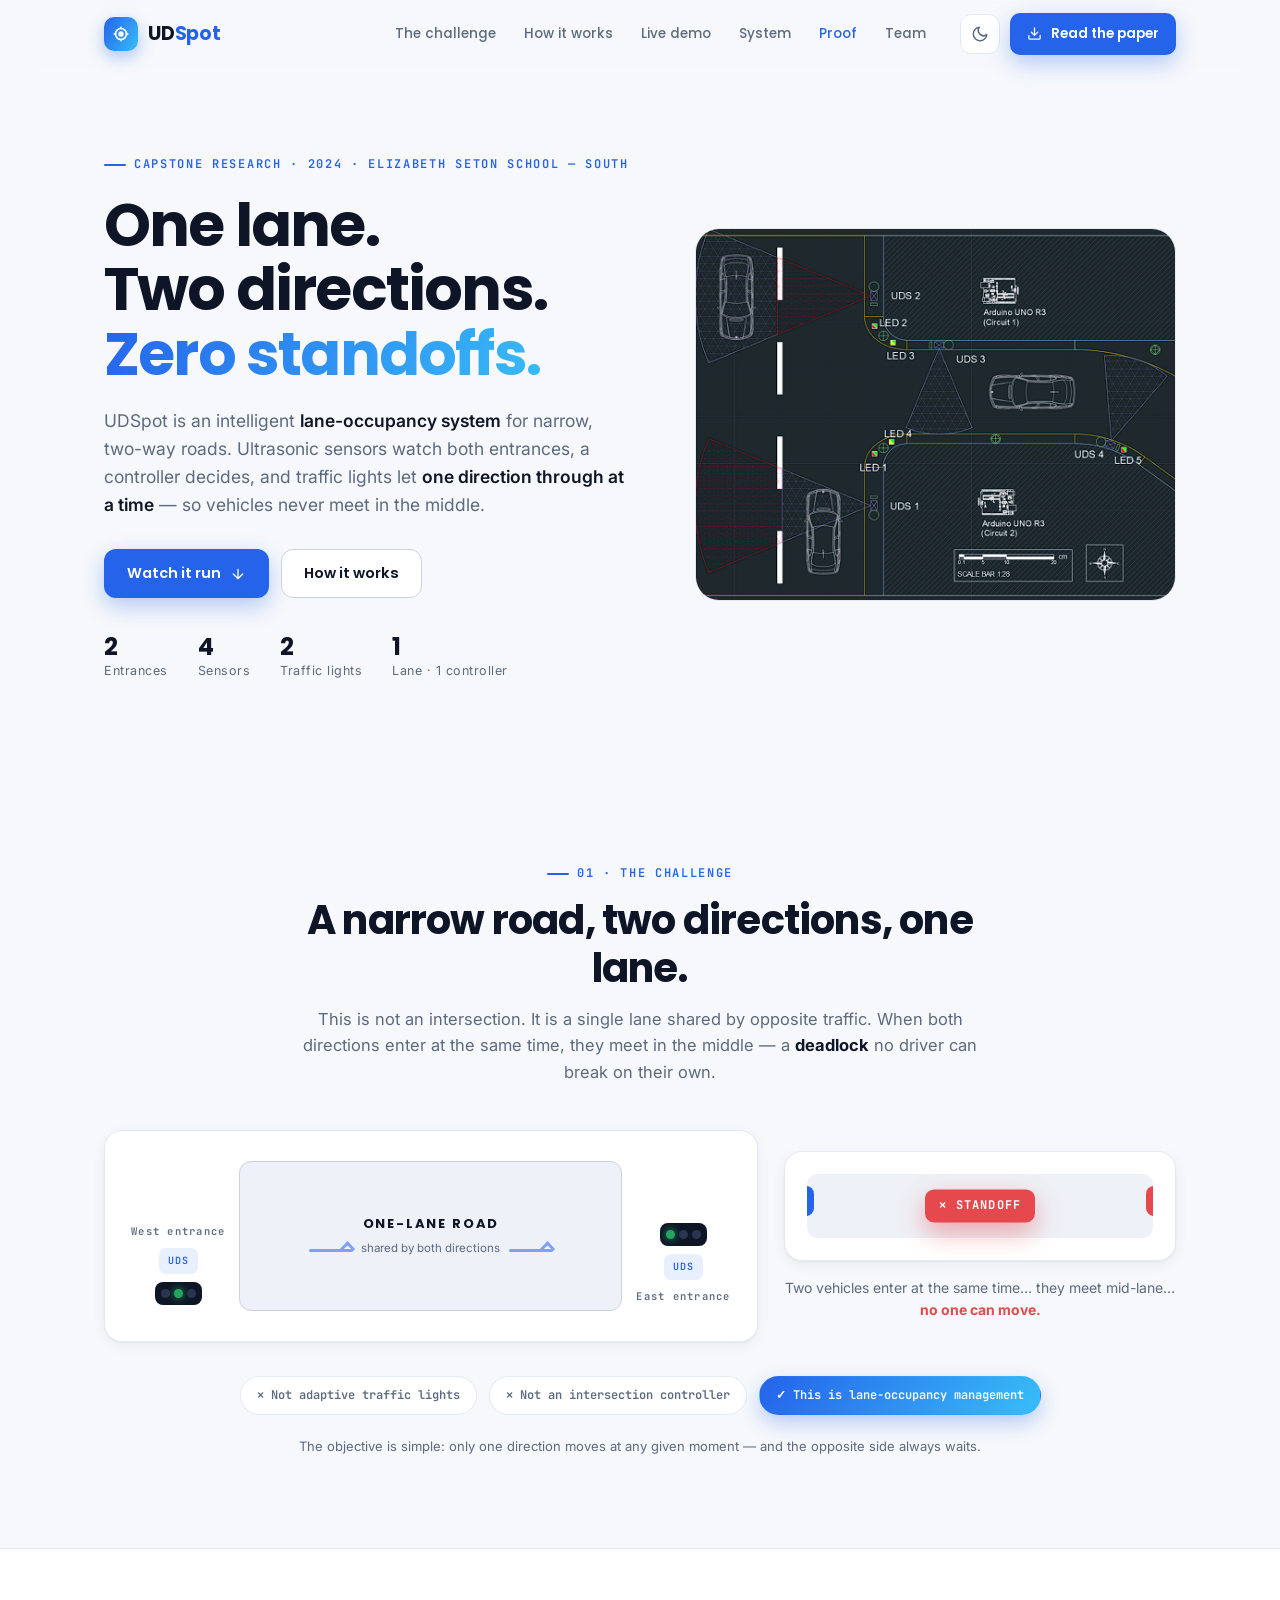
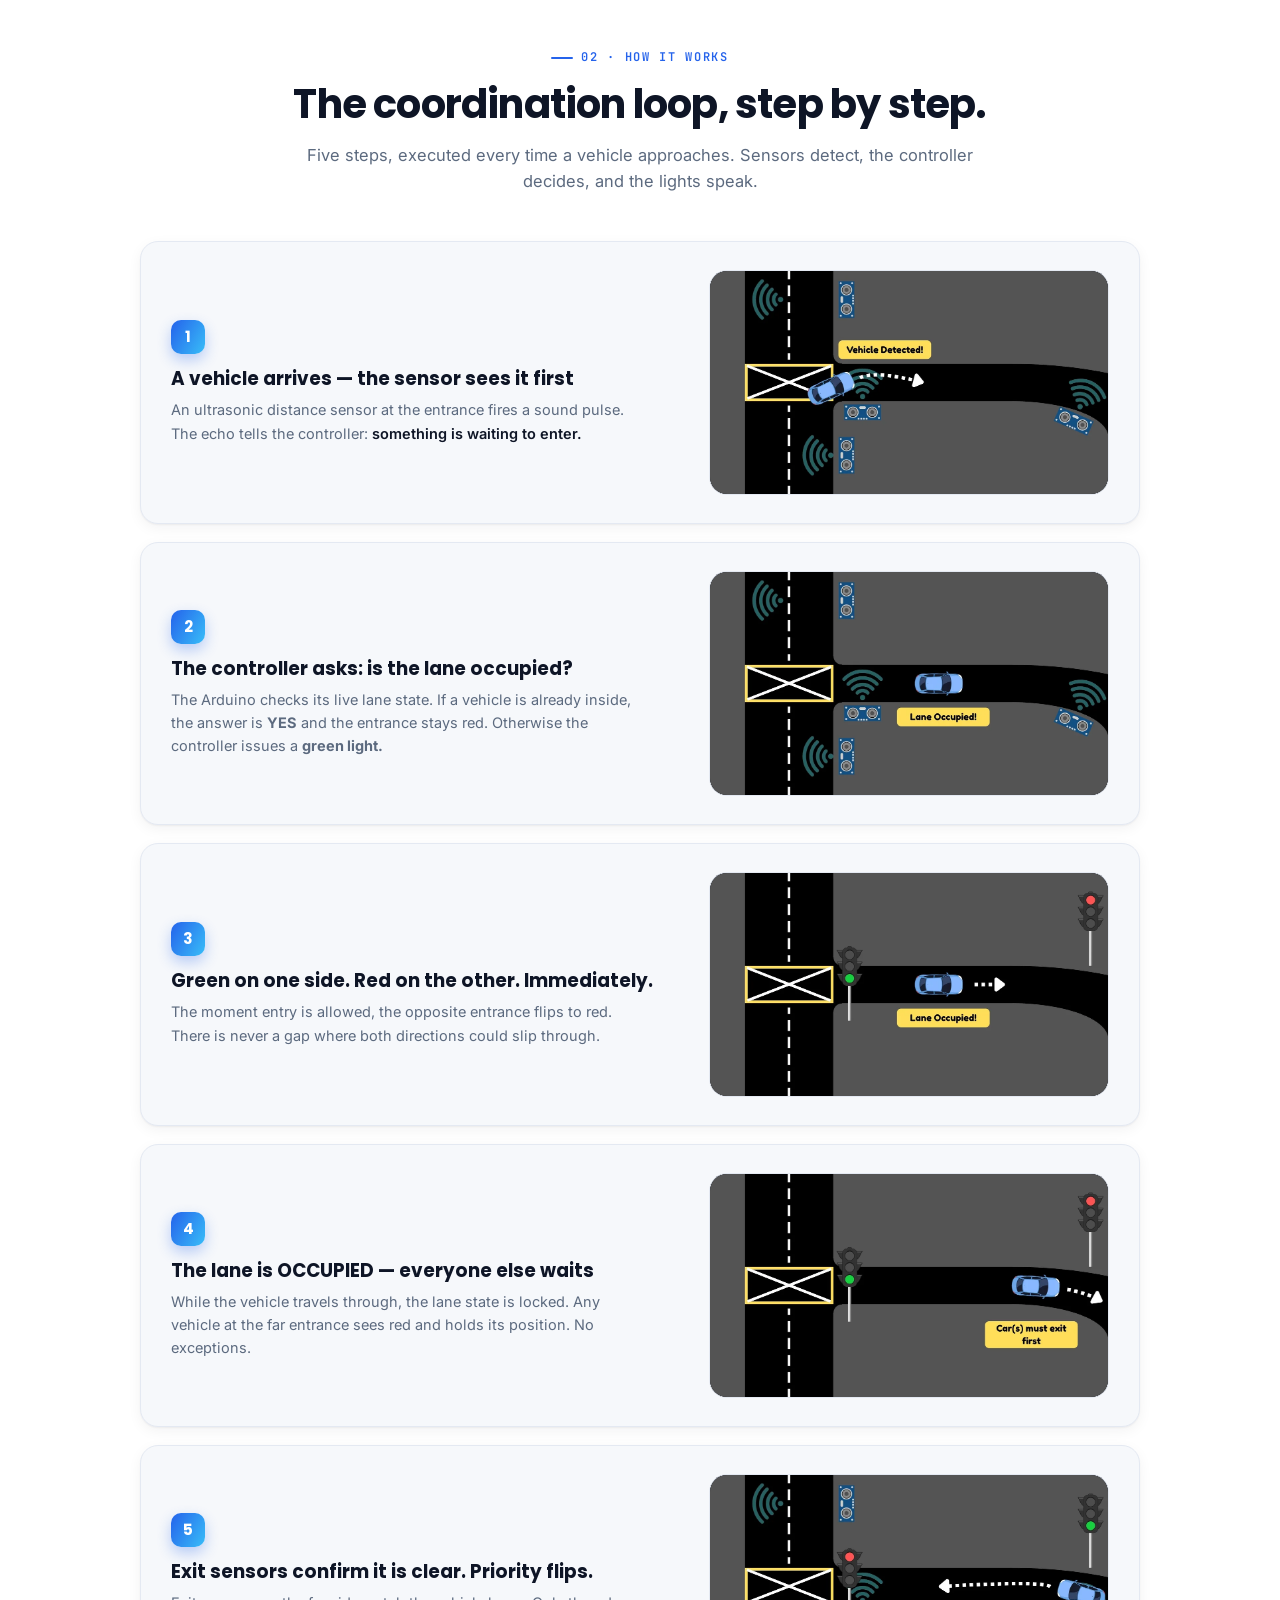
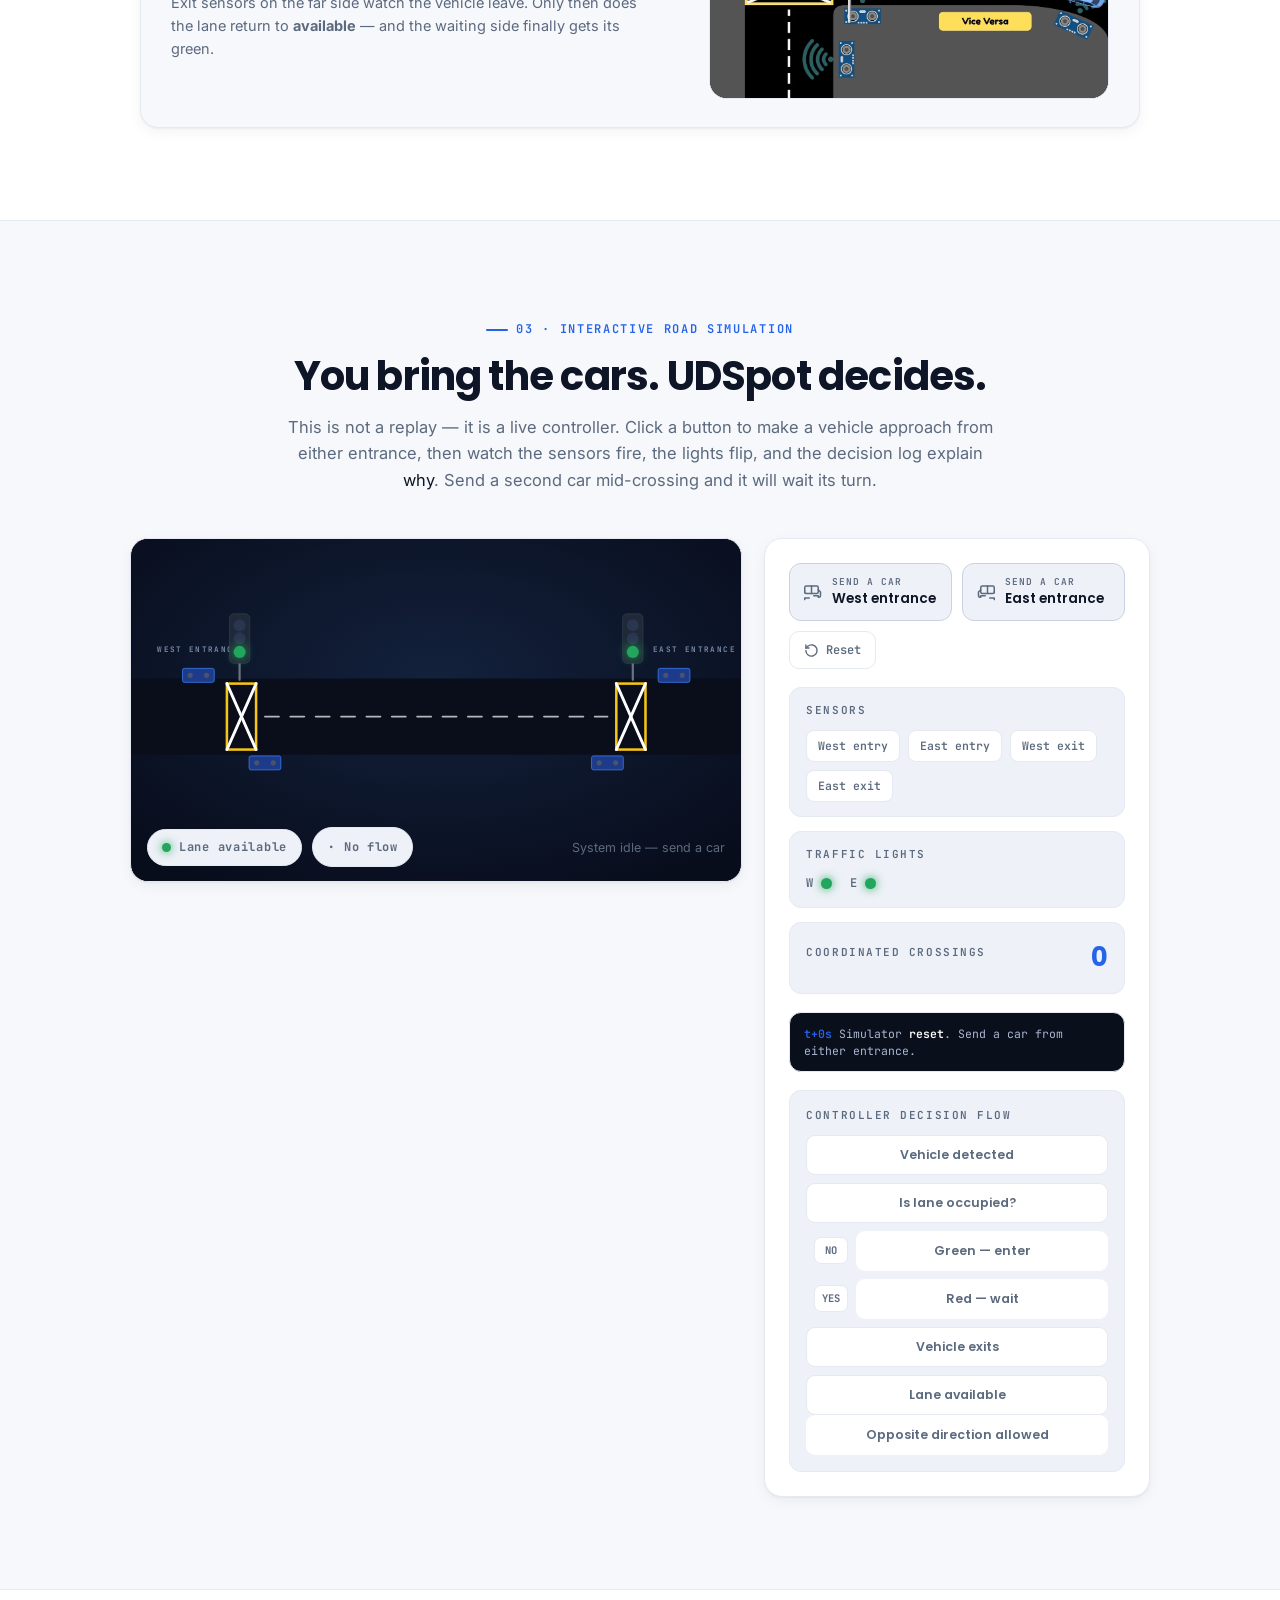
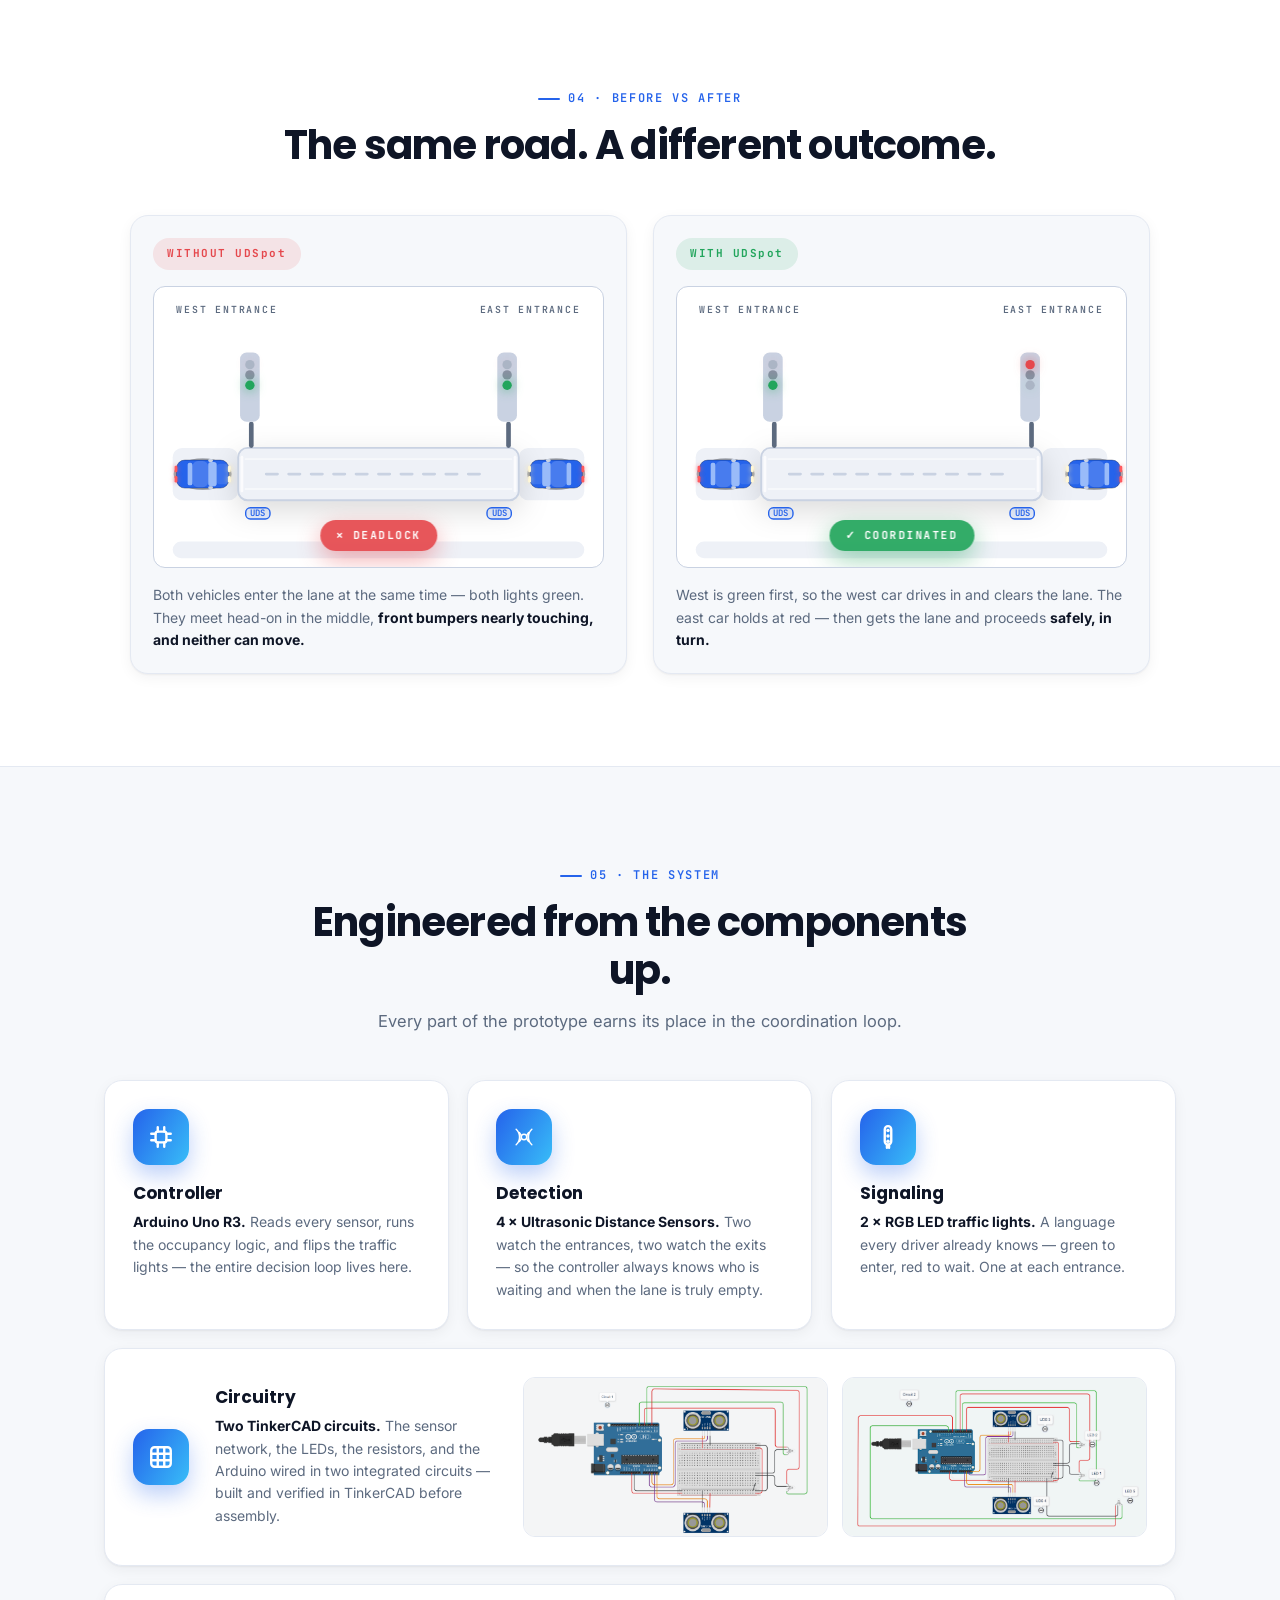
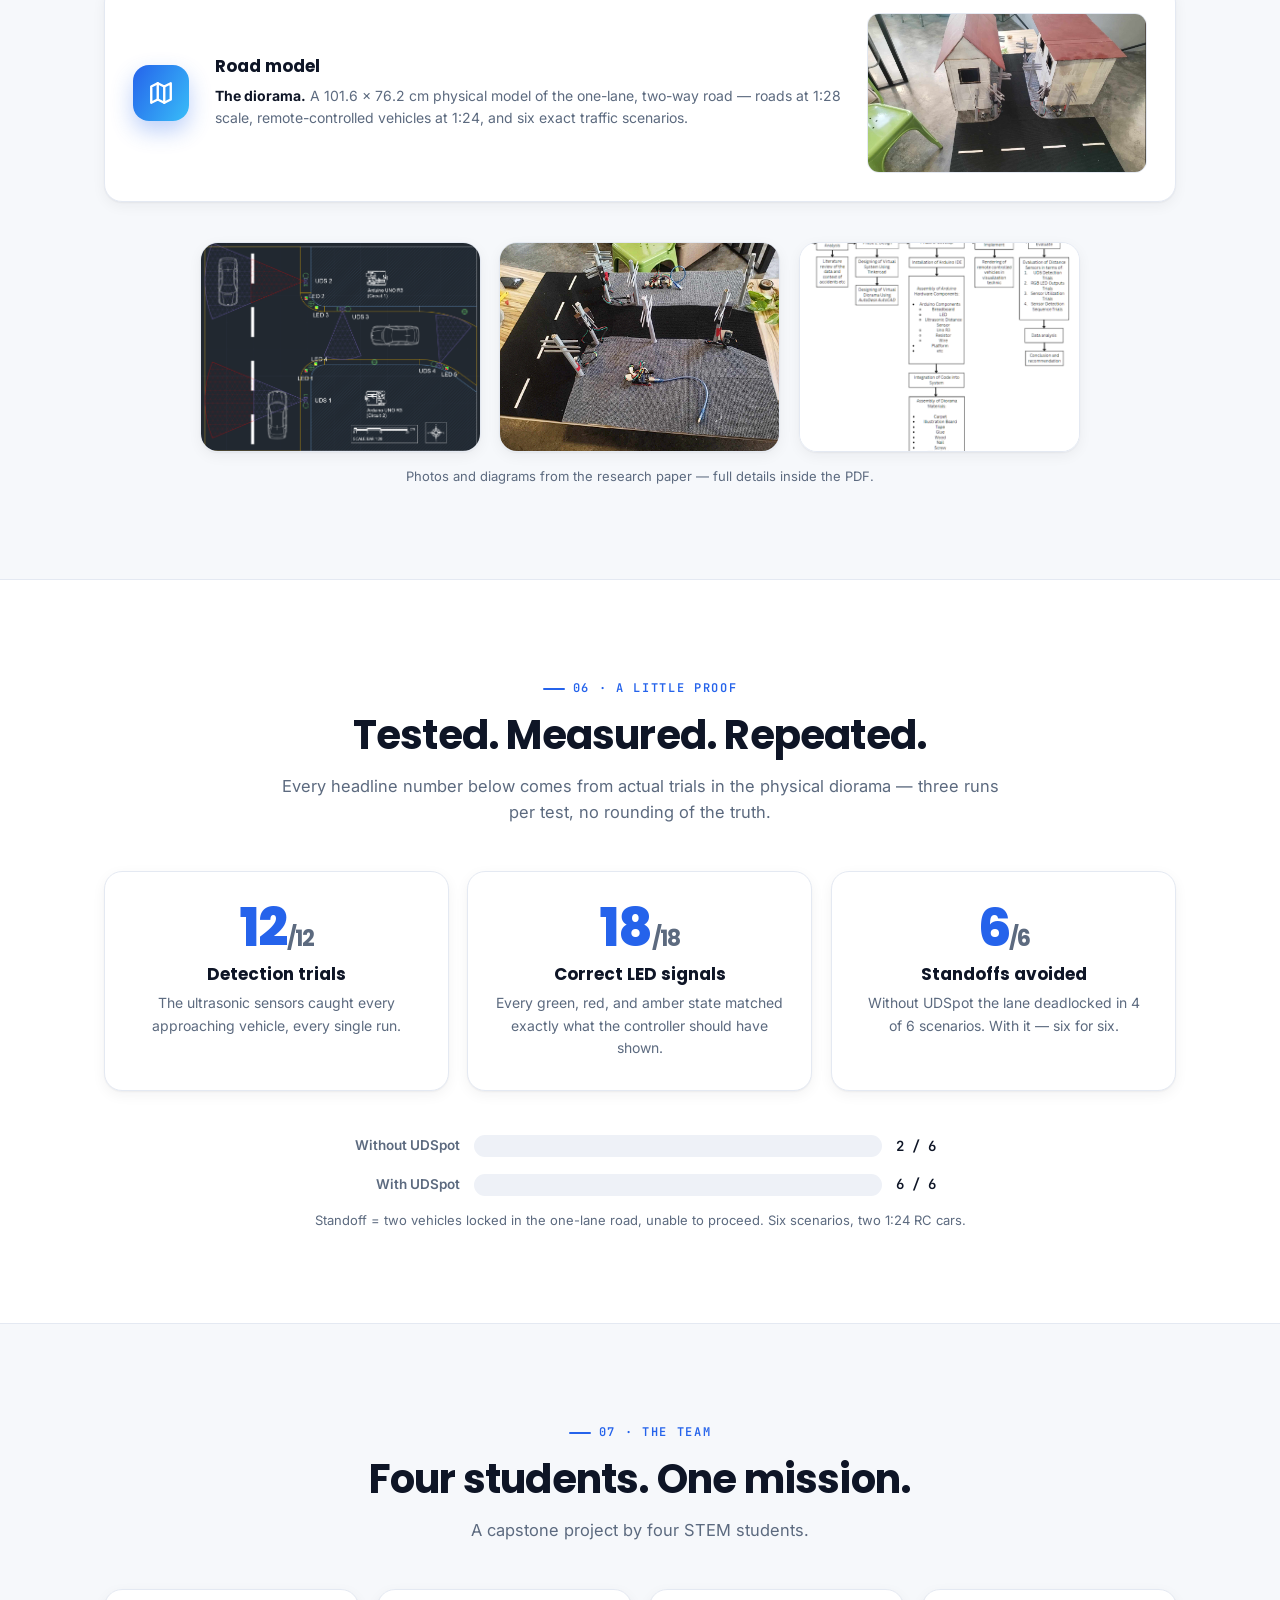
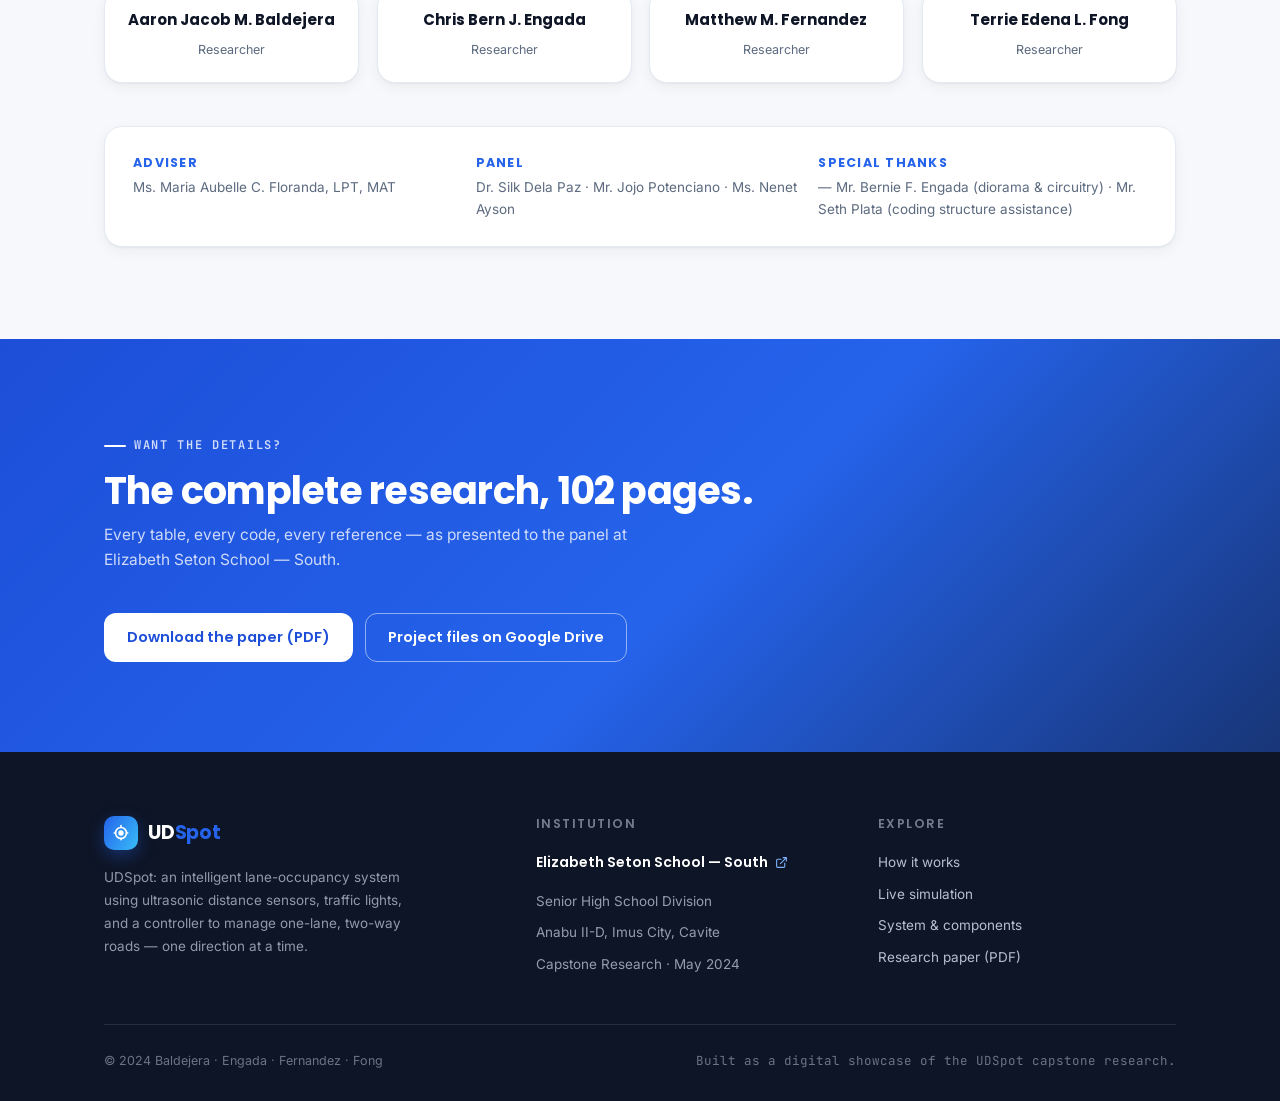
==== index.html @ d1bcadb4 "Redesign Before vs After section with animated coordinated cars" ====
<!DOCTYPE html>
<html lang="en">
<head>
<meta charset="UTF-8">
<meta name="viewport" content="width=device-width, initial-scale=1.0">
<title>UDSpot — One lane. Two directions. Zero standoffs.</title>
<meta name="description" content="UDSpot is an intelligent lane-occupancy system: ultrasonic sensors watch both entrances of a one-lane, two-way road, a controller decides, and traffic lights let one direction through at a time.">
<meta name="theme-color" content="#0b1326">
<link rel="icon" href="data:image/svg+xml,%3Csvg xmlns='http://www.w3.org/2000/svg' viewBox='0 0 64 64'%3E%3Crect width='64' height='64' rx='14' fill='%232563eb'/%3E%3Ccircle cx='32' cy='32' r='18' fill='none' stroke='white' stroke-width='5' stroke-dasharray='4 10' stroke-linecap='round'/%3E%3Ccircle cx='32' cy='32' r='5' fill='white'/%3E%3C/svg%3E">
<link rel="preconnect" href="https://fonts.googleapis.com">
<link rel="preconnect" href="https://fonts.gstatic.com" crossorigin>
<link href="https://fonts.googleapis.com/css2?family=Poppins:wght@400;500;600;700;800&family=Inter:wght@400;500;600;700&family=JetBrains+Mono:wght@500;600&display=swap" rel="stylesheet">
<link rel="stylesheet" href="assets/css/styles.css">
</head>
<body>

<!-- ================= NAV ================= -->
<header class="site-header" id="siteHeader">
  <div class="container header-inner">
    <a class="brand" href="#top" aria-label="UDSpot — back to top">
      <span class="brand-mark" aria-hidden="true">
        <svg viewBox="0 0 24 24" width="18" height="18" fill="none" stroke="currentColor" stroke-width="2.2" stroke-linecap="round"><circle cx="12" cy="12" r="7.3"/><circle cx="12" cy="12" r="2.5" fill="currentColor"/><path d="M12 3v1.8M12 19.2V21M3 12h1.8M19.2 12H21"/></svg>
      </span>
      <span class="brand-name">UD<em>Spot</em></span>
    </a>

    <nav class="nav-links" aria-label="Primary">
      <a href="#challenge">The challenge</a>
      <a href="#how">How it works</a>
      <a href="#demo">Live demo</a>
      <a href="#system">System</a>
      <a href="#proof">Proof</a>
      <a href="#team">Team</a>
    </nav>

    <div class="nav-actions">
      <button class="icon-btn" id="themeToggle" aria-label="Toggle dark mode" title="Toggle dark mode">
        <svg class="theme-sun" viewBox="0 0 24 24" width="18" height="18" fill="none" stroke="currentColor" stroke-width="2" stroke-linecap="round"><circle cx="12" cy="12" r="4.4"/><path d="M12 2v2M12 20v2M4.9 4.9l1.4 1.4M17.7 17.7l1.4 1.4M2 12h2M20 12h2M4.9 19.1l1.4-1.4M17.7 6.3l1.4-1.4"/></svg>
        <svg class="theme-moon" viewBox="0 0 24 24" width="18" height="18" fill="none" stroke="currentColor" stroke-width="2" stroke-linecap="round" stroke-linejoin="round"><path d="M21 12.8A9 9 0 1 1 11.2 3a7 7 0 0 0 9.8 9.8z"/></svg>
      </button>
      <a class="btn btn-primary btn-sm" href="assets/docs/original-research.pdf" download>
        <svg viewBox="0 0 24 24" width="15" height="15" fill="none" stroke="currentColor" stroke-width="2" stroke-linecap="round" stroke-linejoin="round"><path d="M21 15v4a2 2 0 0 1-2 2H5a2 2 0 0 1-2-2v-4M7 10l5 5 5-5M12 15V3"/></svg>
        Read the paper
      </a>
      <button class="icon-btn menu-toggle" id="menuToggle" aria-label="Open menu" aria-expanded="false">
        <svg viewBox="0 0 24 24" width="20" height="20" fill="none" stroke="currentColor" stroke-width="2" stroke-linecap="round"><path d="M3 6h18M3 12h18M3 18h18"/></svg>
      </button>
    </div>
  </div>

  <div class="mobile-menu" id="mobileMenu" aria-hidden="true">
    <nav aria-label="Mobile">
      <a href="#challenge">The challenge</a>
      <a href="#how">How it works</a>
      <a href="#demo">Live demo</a>
      <a href="#system">System</a>
      <a href="#proof">Proof</a>
      <a href="#team">Team</a>
      <a class="btn btn-primary" href="assets/docs/original-research.pdf" download>Read the paper</a>
    </nav>
  </div>
</header>

<main id="top">

  <!-- ================= HERO ================= -->
  <section class="hero">
    <div class="container hero-inner">
      <div class="hero-copy reveal">
        <span class="eyebrow">Capstone Research · 2024 · Elizabeth Seton School — South</span>
        <h1>One lane.<br>Two directions.<br><span class="grad">Zero standoffs.</span></h1>
        <p class="hero-sub">UDSpot is an intelligent <strong>lane-occupancy system</strong> for narrow, two-way roads.
        Ultrasonic sensors watch both entrances, a controller decides, and traffic lights let <strong>one direction
        through at a time</strong> — so vehicles never meet in the middle.</p>
        <div class="hero-cta">
          <a class="btn btn-primary" href="#demo" data-scroll>
            Watch it run
            <svg viewBox="0 0 24 24" width="16" height="16" fill="none" stroke="currentColor" stroke-width="2" stroke-linecap="round" stroke-linejoin="round"><path d="M12 5v14M19 12l-7 7-7-7"/></svg>
          </a>
          <a class="btn btn-ghost" href="#how" data-scroll>How it works</a>
        </div>
        <div class="hero-facts">
          <div><strong>2</strong><span>Entrances</span></div>
          <div><strong>4</strong><span>Sensors</span></div>
          <div><strong>2</strong><span>Traffic lights</span></div>
          <div><strong>1</strong><span>Lane · 1 controller</span></div>
        </div>
      </div>

      <div class="hero-visual reveal reveal-delay-2">
        <img src="assets/images/hero.png" alt="The UDSpot road model with traffic lights and sensors installed" class="hero-photo">
      </div>
    </div>
  </section>

  <!-- ================= THE CHALLENGE ================= -->
  <section class="section" id="challenge">
    <div class="container">
      <div class="section-head reveal">
        <span class="eyebrow">01 · The challenge</span>
        <h2>A narrow road, two directions, one lane.</h2>
        <p class="lead reveal reveal-delay-1">This is not an intersection. It is a single lane shared by opposite
        traffic. When both directions enter at the same time, they meet in the middle — a <strong>deadlock</strong>
        no driver can break on their own.</p>
      </div>

      <div class="layout-grid">
        <div class="layout-diagram reveal" aria-hidden="true">
          <div class="layout-gate gate-l">
            <span class="lg-label">West entrance</span>
            <span class="lg-sensor">UDS</span>
            <span class="lg-light"><i class="lg-lamp"></i><i class="lg-lamp"></i><i class="lg-lamp"></i></span>
          </div>
          <div class="layout-lane">
            <span class="lane-arrow a-right"></span>
            <span class="lane-arrow a-left"></span>
            <span class="lane-core">ONE-LANE ROAD<small>shared by both directions</small></span>
          </div>
          <div class="layout-gate gate-r">
            <span class="lg-light"><i class="lg-lamp"></i><i class="lg-lamp"></i><i class="lg-lamp"></i></span>
            <span class="lg-sensor">UDS</span>
            <span class="lg-label">East entrance</span>
          </div>
        </div>
        <div class="layout-notes reveal reveal-delay-1">
          <div class="deadlock-demo" aria-hidden="true">
            <div class="dl-lane">
              <span class="dl-car c-a"></span>
              <span class="dl-car c-b"></span>
            </div>
            <span class="dl-flash">✕ STANDOFF</span>
          </div>
          <p>Two vehicles enter at the same time… they meet mid-lane… <strong>no one can move.</strong></p>
        </div>
      </div>

      <div class="tags-strip reveal">
        <span class="tag no">✕ Not adaptive traffic lights</span>
        <span class="tag no">✕ Not an intersection controller</span>
        <span class="tag yes">✓ This is lane-occupancy management</span>
      </div>
      <p class="note reveal">The objective is simple: only one direction moves at any given moment — and the
      opposite side always waits.</p>
    </div>
  </section>

  <!-- ================= HOW IT WORKS ================= -->
  <section class="section section-alt" id="how">
    <div class="container">
      <div class="section-head reveal">
        <span class="eyebrow">02 · How it works</span>
        <h2>The coordination loop, step by step.</h2>
        <p class="lead reveal reveal-delay-1">Five steps, executed every time a vehicle approaches. Sensors detect,
        the controller decides, and the lights speak.</p>
      </div>

      <div class="journey">
        <article class="journey-item reveal">
          <div class="j-copy">
            <span class="j-num">1</span>
            <h3>A vehicle arrives — the sensor sees it first</h3>
            <p>An ultrasonic distance sensor at the entrance fires a sound pulse. The echo tells the controller:
            <em>something is waiting to enter.</em></p>
          </div>
          <figure class="j-visual">
            <img src="assets/images/step1-arrive.webp" alt="A vehicle arrives at the one-lane entrance as the ultrasonic sensor detects it first" width="1200" height="675" loading="lazy" decoding="async">
          </figure>
        </article>

        <article class="journey-item reveal">
          <div class="j-copy">
            <span class="j-num">2</span>
            <h3>The controller asks: is the lane occupied?</h3>
            <p>The Arduino checks its live lane state. If a vehicle is already inside, the answer is <strong>YES</strong>
            and the entrance stays red. Otherwise the controller issues a <strong>green light.</strong></p>
          </div>
          <figure class="j-visual">
            <img src="assets/images/step2-check.webp" alt="The controller asks whether the lane is occupied before issuing a green light" width="1200" height="675" loading="lazy" decoding="async">
          </figure>
        </article>

        <article class="journey-item reveal">
          <div class="j-copy">
            <span class="j-num">3</span>
            <h3>Green on one side. Red on the other. Immediately.</h3>
            <p>The moment entry is allowed, the opposite entrance flips to red. There is never a gap where both
            directions could slip through.</p>
          </div>
          <figure class="j-visual">
            <img src="assets/images/step3-green.webp" alt="Green light on one entrance while the opposite entrance is red, the moment entry is allowed" width="1200" height="675" loading="lazy" decoding="async">
          </figure>
        </article>

        <article class="journey-item reveal">
          <div class="j-copy">
            <span class="j-num">4</span>
            <h3>The lane is OCCUPIED — everyone else waits</h3>
            <p>While the vehicle travels through, the lane state is locked. Any vehicle at the far entrance sees red
            and holds its position. No exceptions.</p>
          </div>
          <figure class="j-visual">
            <img src="assets/images/step4-occupied.webp" alt="The lane is occupied, so vehicles on the far entrance hold at red until it clears" width="1200" height="675" loading="lazy" decoding="async">
          </figure>
        </article>

        <article class="journey-item reveal">
          <div class="j-copy">
            <span class="j-num">5</span>
            <h3>Exit sensors confirm it is clear. Priority flips.</h3>
            <p>Exit sensors on the far side watch the vehicle leave. Only then does the lane return to
            <strong>available</strong> — and the waiting side finally gets its green.</p>
          </div>
          <figure class="j-visual">
            <img src="assets/images/step5-release.webp" alt="Exit sensors confirm the lane is clear as priority flips to the waiting side" width="1200" height="675" loading="lazy" decoding="async">
          </figure>
        </article>
      </div>
    </div>
  </section>

  <!-- ================= LIVE DEMO ================= -->
  <section class="section" id="demo">
    <div class="container">
      <div class="section-head reveal">
        <span class="eyebrow">03 · Interactive road simulation</span>
        <h2>You bring the cars. UDSpot decides.</h2>
        <p class="lead reveal reveal-delay-1">This is not a replay — it is a live controller. Click a button to make a
        vehicle approach from either entrance, then watch the sensors fire, the lights flip, and the decision log
        explain <em>why</em>. Send a second car mid-crossing and it will wait its turn.</p>
      </div>

      <div class="sim reveal reveal-delay-1">
        <div class="sim-stage">
          <svg class="sim-scene" viewBox="0 0 960 540" preserveAspectRatio="xMidYMid meet" aria-label="Interactive simulation of the UDSpot lane-occupancy system: a one-lane two-way road with 4 ultrasonic sensors, 2 traffic lights, and a vehicle traveling through the lane">
            <defs>
              <radialGradient id="sceneBg" cx="50%" cy="40%" r="70%">
                <stop offset="0%" stop-color="#13213c"/>
                <stop offset="100%" stop-color="#080d1c"/>
              </radialGradient>
              <filter id="lightGlow" x="-100%" y="-100%" width="300%" height="300%">
                <feGaussianBlur stdDeviation="4" result="blur"/>
                <feMerge><feMergeNode in="blur"/><feMergeNode in="SourceGraphic"/></feMerge>
              </filter>
            </defs>

            <rect class="scene-bg" width="960" height="540" fill="url(#sceneBg)"/>

            <!-- the one-lane road -->
            <rect class="road" x="0" y="220" width="960" height="120"/>
            <line class="road-dash" x1="210" y1="280" x2="750" y2="280" stroke="#fff" stroke-width="3" stroke-dasharray="22 18" stroke-linecap="round"/>

            <!-- entrance labels -->
            <text class="zone-label" x="40" y="178">WEST ENTRANCE</text>
            <text class="zone-label" x="822" y="178">EAST ENTRANCE</text>

            <!-- stop lines (yellow bordered boxes with X, chapter 2 style) -->
            <g class="stop-line">
              <rect x="150" y="228" width="46" height="104" fill="none" stroke="#f5c518" stroke-width="4"/>
              <line x1="150" y1="228" x2="196" y2="332" stroke="#fff" stroke-width="4.5" stroke-linecap="round"/>
              <line x1="196" y1="228" x2="150" y2="332" stroke="#fff" stroke-width="4.5" stroke-linecap="round"/>
            </g>
            <g class="stop-line">
              <rect x="764" y="228" width="46" height="104" fill="none" stroke="#f5c518" stroke-width="4"/>
              <line x1="764" y1="228" x2="810" y2="332" stroke="#fff" stroke-width="4.5" stroke-linecap="round"/>
              <line x1="810" y1="228" x2="764" y2="332" stroke="#fff" stroke-width="4.5" stroke-linecap="round"/>
            </g>

            <!-- traffic lights -->
            <g class="traffic-light green" id="lightW">
              <line class="tl-pole" x1="170" y1="120" x2="170" y2="222"/>
              <rect class="tl-body" x="154" y="118" width="32" height="78" rx="7"/>
              <circle class="tl-bulb tl-red" cx="170" cy="136" r="9.5"/>
              <circle class="tl-bulb tl-amber" cx="170" cy="157" r="9.5"/>
              <circle class="tl-bulb tl-green" cx="170" cy="178" r="9.5"/>
            </g>
            <g class="traffic-light green" id="lightE">
              <line class="tl-pole" x1="790" y1="120" x2="790" y2="222"/>
              <rect class="tl-body" x="774" y="118" width="32" height="78" rx="7"/>
              <circle class="tl-bulb tl-red" cx="790" cy="136" r="9.5"/>
              <circle class="tl-bulb tl-amber" cx="790" cy="157" r="9.5"/>
              <circle class="tl-bulb tl-green" cx="790" cy="178" r="9.5"/>
            </g>

            <!-- 4 sensors (HC-SR04 style) with sonar pings -->
            <g class="sensor" id="sensorWEn">
              <rect class="sensor-body" x="80" y="204" width="50" height="22" rx="3"/>
              <circle class="sensor-eye" cx="92" cy="215" r="4"/>
              <circle class="sensor-eye" cx="118" cy="215" r="4"/>
              <g class="pings">
                <circle class="ping" cx="105" cy="215" r="8" fill="none" stroke="#14b8a6" stroke-width="2.5"/>
                <circle class="ping p2" cx="105" cy="215" r="8" fill="none" stroke="#14b8a6" stroke-width="2.5"/>
                <circle class="ping p3" cx="105" cy="215" r="8" fill="none" stroke="#14b8a6" stroke-width="2.5"/>
              </g>
            </g>
            <g class="sensor" id="sensorEEn">
              <rect class="sensor-body" x="830" y="204" width="50" height="22" rx="3"/>
              <circle class="sensor-eye" cx="842" cy="215" r="4"/>
              <circle class="sensor-eye" cx="868" cy="215" r="4"/>
              <g class="pings">
                <circle class="ping" cx="855" cy="215" r="8" fill="none" stroke="#14b8a6" stroke-width="2.5"/>
                <circle class="ping p2" cx="855" cy="215" r="8" fill="none" stroke="#14b8a6" stroke-width="2.5"/>
                <circle class="ping p3" cx="855" cy="215" r="8" fill="none" stroke="#14b8a6" stroke-width="2.5"/>
              </g>
            </g>
            <g class="sensor" id="sensorWEx">
              <rect class="sensor-body" x="185" y="342" width="50" height="22" rx="3"/>
              <circle class="sensor-eye" cx="197" cy="353" r="4"/>
              <circle class="sensor-eye" cx="223" cy="353" r="4"/>
              <g class="pings">
                <circle class="ping" cx="210" cy="353" r="8" fill="none" stroke="#14b8a6" stroke-width="2.5"/>
                <circle class="ping p2" cx="210" cy="353" r="8" fill="none" stroke="#14b8a6" stroke-width="2.5"/>
                <circle class="ping p3" cx="210" cy="353" r="8" fill="none" stroke="#14b8a6" stroke-width="2.5"/>
              </g>
            </g>
            <g class="sensor" id="sensorEEx">
              <rect class="sensor-body" x="725" y="342" width="50" height="22" rx="3"/>
              <circle class="sensor-eye" cx="737" cy="353" r="4"/>
              <circle class="sensor-eye" cx="763" cy="353" r="4"/>
              <g class="pings">
                <circle class="ping" cx="750" cy="353" r="8" fill="none" stroke="#14b8a6" stroke-width="2.5"/>
                <circle class="ping p2" cx="750" cy="353" r="8" fill="none" stroke="#14b8a6" stroke-width="2.5"/>
                <circle class="ping p3" cx="750" cy="353" r="8" fill="none" stroke="#14b8a6" stroke-width="2.5"/>
              </g>
            </g>

            <!-- vehicles (driven by the interactive controller) -->
            <g class="sim-car" id="carW">
              <ellipse class="car-shadow" cx="0" cy="14" rx="24" ry="4" fill="rgba(0,0,0,0.4)"/>
              <rect class="car-body" x="-22" y="-12" width="44" height="24" rx="6"/>
              <rect class="car-roof" x="-14" y="-8" width="28" height="14" rx="3" fill="rgba(255,255,255,0.85)"/>
              <circle class="car-wheel" cx="-13" cy="12" r="3.5"/>
              <circle class="car-wheel" cx="13" cy="12" r="3.5"/>
            </g>
            <g class="sim-car" id="carE">
              <ellipse class="car-shadow" cx="0" cy="14" rx="24" ry="4" fill="rgba(0,0,0,0.4)"/>
              <rect class="car-body" x="-22" y="-12" width="44" height="24" rx="6"/>
              <rect class="car-roof" x="-14" y="-8" width="28" height="14" rx="3" fill="rgba(255,255,255,0.85)"/>
              <circle class="car-wheel" cx="-13" cy="12" r="3.5"/>
              <circle class="car-wheel" cx="13" cy="12" r="3.5"/>
            </g>

            <!-- callout label (yellow, chapter 2 style) -->
            <g class="callout" id="callout" opacity="0">
              <rect class="callout-bg" x="330" y="48" width="300" height="52" rx="14"/>
              <text class="callout-text" id="calloutText" x="480" y="80" text-anchor="middle">Vehicle Detected!</text>
            </g>
          </svg>

          <div class="sim-status">
            <span class="occ-pill" id="occPill"><i></i><b id="occText">Lane available</b></span>
            <span class="flow-pill" id="flowPill"><i id="flowArrow"></i><b id="flowText">No flow</b></span>
            <span class="state-readout" id="stateReadout">System idle — send a car</span>
          </div>
        </div>

        <aside class="sim-panel">
          <div class="sim-controls">
            <button class="act-btn act-west" id="btnWest" aria-label="Make a vehicle approach from the west entrance">
              <svg viewBox="0 0 24 24" width="18" height="18" fill="none" stroke="currentColor" stroke-width="2" stroke-linecap="round" stroke-linejoin="round"><rect x="1" y="4" width="18" height="10" rx="2"/><path d="M10 4v10M19 9l3 3v5a2 2 0 0 1-2 2h-1v-2h-6M1 12l-3 3v5a2 2 0 0 0 2 2h1v-2h6"/></svg>
              <span><small>Send a car</small>West entrance</span>
            </button>
            <button class="act-btn act-east" id="btnEast" aria-label="Make a vehicle approach from the east entrance">
              <svg viewBox="0 0 24 24" width="18" height="18" fill="none" stroke="currentColor" stroke-width="2" stroke-linecap="round" stroke-linejoin="round"><rect x="5" y="4" width="18" height="10" rx="2"/><path d="M14 4v10M5 9l-3 3v5a2 2 0 0 0 2 2h1v-2h6M23 12l3 3v5a2 2 0 0 1-2 2h-1v-2h-6"/></svg>
              <span><small>Send a car</small>East entrance</span>
            </button>
            <button class="act-reset" id="btnReset" aria-label="Reset the simulation">
              <svg viewBox="0 0 24 24" width="15" height="15" fill="none" stroke="currentColor" stroke-width="2.2" stroke-linecap="round" stroke-linejoin="round"><path d="M3 12a9 9 0 1 0 3-6.7L3 8"/><path d="M3 3v5h5"/></svg>
              Reset
            </button>
          </div>

          <div class="sim-readouts">
            <div class="readout">
              <span class="mini-label">Sensors</span>
              <div class="sensor-chips">
                <span class="s-chip" id="chipWIn">West entry</span>
                <span class="s-chip" id="chipEIn">East entry</span>
                <span class="s-chip" id="chipWEx">West exit</span>
                <span class="s-chip" id="chipEEx">East exit</span>
              </div>
            </div>
            <div class="readout">
              <span class="mini-label">Traffic lights</span>
              <div class="light-state">
                <span class="mini-gate">W <i id="wDot" class="dot green on"></i></span>
                <span class="mini-gate">E <i id="eDot" class="dot green on"></i></span>
              </div>
            </div>
            <div class="readout readout-count">
              <span class="mini-label">Coordinated crossings</span>
              <strong id="crossCount">0</strong>
            </div>
          </div>

          <div class="sim-log" id="simLog" role="log" aria-live="polite" aria-label="Controller decision log"></div>

          <div class="decision" id="decTree" aria-label="Controller decision flow">
            <span class="mini-label">Controller decision flow</span>
            <div class="dt-node" data-node="detect">Vehicle detected</div>
            <div class="dt-node" data-node="occupied">Is lane occupied?</div>
            <div class="dt-branch b-no" data-node="no"><span>NO</span><div class="dt-node green" data-node="green">Green — enter</div></div>
            <div class="dt-branch b-yes" data-node="yes"><span>YES</span><div class="dt-node red" data-node="red">Red — wait</div></div>
            <div class="dt-node" data-node="exit">Vehicle exits</div>
            <div class="dt-node" data-node="free">Lane available</div>
            <div class="dt-node blue" data-node="opposite">Opposite direction allowed</div>
          </div>
        </aside>
      </div>
    </div>
  </section>

  <!-- ================= BEFORE VS AFTER ================= -->
  <section class="section section-alt" id="beforeafter">
    <div class="container">
      <div class="section-head reveal">
        <span class="eyebrow">04 · Before vs after</span>
        <h2>The same road. A different outcome.</h2>
      </div>

      <div class="ba-grid">
        <div class="ba-card ba-without reveal">
          <span class="ba-tag bad">WITHOUT UDSpot</span>
          <div class="ba-stage" aria-hidden="true">
            <svg class="ba-scene" viewBox="0 0 480 300" role="img" aria-label="Without UDSpot, a vehicle from the west entrance and a vehicle from the east entrance enter the one-lane road at the same time while both traffic lights are green, drive toward the center, meet head-on, and stop - a deadlock">
              <defs>
                <radialGradient id="baGlowRed" cx="50%" cy="50%" r="50%">
                  <stop offset="0%" stop-color="#e5484d" stop-opacity="0.55"/>
                  <stop offset="100%" stop-color="#e5484d" stop-opacity="0"/>
                </radialGradient>
                <g id="baCarA">
                  <ellipse class="cshadow" cx="0" cy="0" rx="31" ry="17"/>
                  <rect class="cbody" x="-28" y="-15" width="56" height="30" rx="9"/>
                  <rect class="cbonnet" x="15" y="-11" width="12" height="22" rx="4"/>
                  <rect class="cwind" x="6" y="-13" width="9" height="26" rx="3"/>
                  <rect class="croof" x="-11" y="-14" width="17" height="28" rx="6"/>
                  <rect class="cwind" x="-16" y="-12" width="5" height="24" rx="2"/>
                  <rect class="chead" x="27" y="-9" width="3" height="7" rx="1.4"/>
                  <rect class="chead" x="27" y="2" width="3" height="7" rx="1.4"/>
                  <rect class="ctail" x="-30" y="-9" width="3" height="7" rx="1.4"/>
                  <rect class="ctail" x="-30" y="2" width="3" height="7" rx="1.4"/>
                  <rect class="cmirror" x="6" y="-16" width="5" height="3" rx="1.4"/>
                  <rect class="cmirror" x="6" y="13" width="5" height="3" rx="1.4"/>
                </g>
              </defs>
              <rect class="ba-bg" x="0" y="0" width="480" height="300" rx="18"/>
              <text class="ba-zone" x="24" y="28">WEST ENTRANCE</text>
              <text class="ba-zone" x="456" y="28" text-anchor="end">EAST ENTRANCE</text>

              <ellipse class="red-glow" cx="240" cy="200" rx="84" ry="42" fill="url(#baGlowRed)"/>
              <rect class="ba-skirt" x="20" y="272" width="440" height="18" rx="9"/>

              <!-- asphalt -->
              <rect class="ba-apron" x="20" y="172" width="70" height="56" rx="10"/>
              <rect class="ba-apron" x="390" y="172" width="70" height="56" rx="10"/>
              <rect class="ba-road" x="90" y="172" width="300" height="56" rx="10"/>
              <line class="ba-shoulder" x1="98" y1="184" x2="382" y2="184"/>
              <line class="ba-shoulder" x1="98" y1="216" x2="382" y2="216"/>
              <line class="ba-center" x1="120" y1="200" x2="360" y2="200"/>
              <line class="ba-stop" x1="94" y1="182" x2="94" y2="218"/>
              <line class="ba-stop" x1="386" y1="182" x2="386" y2="218"/>

              <!-- west light : green (no coordination) -->
              <g class="tg lw">
                <rect class="pole" x="101.5" y="144" width="5" height="28" rx="2.5"/>
                <rect class="head" x="92" y="70" width="21" height="74" rx="7"/>
                <circle class="lamp re" cx="102.5" cy="83" r="5"/>
                <circle class="lamp" cx="102.5" cy="94" r="5"/>
                <circle class="lamp go" cx="102.5" cy="105" r="5"/>
              </g>
              <!-- east light : green -->
              <g class="tg le">
                <rect class="pole" x="376.5" y="144" width="5" height="28" rx="2.5"/>
                <rect class="head" x="367" y="70" width="21" height="74" rx="7"/>
                <circle class="lamp re" cx="377.5" cy="83" r="5"/>
                <circle class="lamp" cx="377.5" cy="94" r="5"/>
                <circle class="lamp go" cx="377.5" cy="105" r="5"/>
              </g>

              <!-- ultrasonic sensors -->
              <rect class="sbox" x="98" y="236" width="26" height="12" rx="5"/>
              <text class="stag" x="103" y="245">UDS</text>
              <circle class="sring wg" cx="111" cy="242" r="10"/>
              <circle class="sring sg wg" cx="111" cy="242" r="10"/>
              <circle class="sring sg2 wg" cx="111" cy="242" r="10"/>
              <rect class="sbox" x="356" y="236" width="26" height="12" rx="5"/>
              <text class="stag" x="361" y="245">UDS</text>
              <circle class="sring eg" cx="369" cy="242" r="10"/>
              <circle class="sring sg eg" cx="369" cy="242" r="10"/>
              <circle class="sring sg2 eg" cx="369" cy="242" r="10"/>

              <!-- both cars enter at the same time and meet head-on -->
              <g class="car w"><use href="#baCarA"/></g>
              <g class="car e"><g transform="scale(-1,1)"><use href="#baCarA"/></g></g>
            </svg>
            <span class="ba-badge bad">✕ DEADLOCK</span>
          </div>
          <p>Both vehicles enter the lane at the same time — both lights green. They meet head-on in the middle, <strong>front bumpers nearly touching, and neither can move.</strong></p>
        </div>

        <div class="ba-card ba-with reveal reveal-delay-1">
          <span class="ba-tag good">WITH UDSpot</span>
          <div class="ba-stage" aria-hidden="true">
            <svg class="ba-scene" viewBox="0 0 480 300" role="img" aria-label="With UDSpot, the system gives the west entrance green first so the west vehicle drives through and clears the lane while the east vehicle waits at red; once the lane is clear the east light turns green and the east vehicle drives through and exits">
              <defs>
                <radialGradient id="baGlowGreen" cx="50%" cy="50%" r="50%">
                  <stop offset="0%" stop-color="#22a55c" stop-opacity="0.45"/>
                  <stop offset="100%" stop-color="#22a55c" stop-opacity="0"/>
                </radialGradient>
                <g id="baCarB">
                  <ellipse class="cshadow" cx="0" cy="0" rx="31" ry="17"/>
                  <rect class="cbody" x="-28" y="-15" width="56" height="30" rx="9"/>
                  <rect class="cbonnet" x="15" y="-11" width="12" height="22" rx="4"/>
                  <rect class="cwind" x="6" y="-13" width="9" height="26" rx="3"/>
                  <rect class="croof" x="-11" y="-14" width="17" height="28" rx="6"/>
                  <rect class="cwind" x="-16" y="-12" width="5" height="24" rx="2"/>
                  <rect class="chead" x="27" y="-9" width="3" height="7" rx="1.4"/>
                  <rect class="chead" x="27" y="2" width="3" height="7" rx="1.4"/>
                  <rect class="ctail" x="-30" y="-9" width="3" height="7" rx="1.4"/>
                  <rect class="ctail" x="-30" y="2" width="3" height="7" rx="1.4"/>
                  <rect class="cmirror" x="6" y="-16" width="5" height="3" rx="1.4"/>
                  <rect class="cmirror" x="6" y="13" width="5" height="3" rx="1.4"/>
                </g>
              </defs>
              <rect class="ba-bg" x="0" y="0" width="480" height="300" rx="18"/>
              <text class="ba-zone" x="24" y="28">WEST ENTRANCE</text>
              <text class="ba-zone" x="456" y="28" text-anchor="end">EAST ENTRANCE</text>
              <rect class="ba-skirt" x="20" y="272" width="440" height="18" rx="9"/>

              <!-- asphalt -->
              <rect class="ba-apron" x="20" y="172" width="70" height="56" rx="10"/>
              <rect class="ba-apron" x="390" y="172" width="70" height="56" rx="10"/>
              <rect class="ba-road" x="90" y="172" width="300" height="56" rx="10"/>
              <line class="ba-shoulder" x1="98" y1="184" x2="382" y2="184"/>
              <line class="ba-shoulder" x1="98" y1="216" x2="382" y2="216"/>
              <line class="ba-center" x1="120" y1="200" x2="360" y2="200"/>
              <line class="ba-stop" x1="94" y1="182" x2="94" y2="218"/>
              <line class="ba-stop" x1="386" y1="182" x2="386" y2="218"/>

              <!-- soft green glow around the active light -->
              <ellipse class="lglow w" cx="103" cy="86" rx="46" ry="40" fill="url(#baGlowGreen)"/>
              <ellipse class="lglow e" cx="378" cy="86" rx="46" ry="40" fill="url(#baGlowGreen)"/>

              <!-- west light : green first, then red -->
              <g class="tg lw">
                <rect class="pole" x="101.5" y="144" width="5" height="28" rx="2.5"/>
                <rect class="head" x="92" y="70" width="21" height="74" rx="7"/>
                <circle class="lamp re" cx="102.5" cy="83" r="5"/>
                <circle class="lamp" cx="102.5" cy="94" r="5"/>
                <circle class="lamp go" cx="102.5" cy="105" r="5"/>
              </g>
              <!-- east light : red first, then green -->
              <g class="tg le">
                <rect class="pole" x="376.5" y="144" width="5" height="28" rx="2.5"/>
                <rect class="head" x="367" y="70" width="21" height="74" rx="7"/>
                <circle class="lamp re" cx="377.5" cy="83" r="5"/>
                <circle class="lamp" cx="377.5" cy="94" r="5"/>
                <circle class="lamp go" cx="377.5" cy="105" r="5"/>
              </g>

              <!-- ultrasonic sensors + waves -->
              <rect class="sbox ws" x="98" y="236" width="26" height="12" rx="5"/>
              <text class="stag ws" x="103" y="245">UDS</text>
              <circle class="sring wg" cx="111" cy="242" r="10"/>
              <circle class="sring sg wg" cx="111" cy="242" r="10"/>
              <circle class="sring sg2 wg" cx="111" cy="242" r="10"/>

              <rect class="sbox es" x="356" y="236" width="26" height="12" rx="5"/>
              <text class="stag es-t" x="361" y="245">UDS</text>
              <circle class="sring eg" cx="369" cy="242" r="10"/>
              <circle class="sring sg eg" cx="369" cy="242" r="10"/>
              <circle class="sring sg2 eg" cx="369" cy="242" r="10"/>

              <!-- west car crosses first; east car waits, then crosses -->
              <g class="car w"><use href="#baCarB"/></g>
              <g class="car e"><g class="ride"><g transform="scale(-1,1)"><use href="#baCarB"/></g></g></g>
            </svg>
            <span class="ba-badge good">✓ COORDINATED</span>
          </div>
          <p>West is green first, so the west car drives in and clears the lane. The east car holds at red — then gets the lane and proceeds <strong>safely, in turn.</strong></p>
        </div>
      </div>
    </div>
  </section>

  <!-- ================= SYSTEM / COMPONENTS ================= -->
  <section class="section" id="system">
    <div class="container">
      <div class="section-head reveal">
        <span class="eyebrow">05 · The system</span>
        <h2>Engineered from the components up.</h2>
        <p class="lead reveal reveal-delay-1">Every part of the prototype earns its place in the coordination loop.</p>
      </div>

      <div class="comp-grid">
        <article class="comp reveal">
          <span class="comp-icon icon-chip" aria-hidden="true">
            <svg viewBox="0 0 24 24" fill="none" stroke="currentColor" stroke-width="2.2" stroke-linecap="round" stroke-linejoin="round"><rect x="7" y="7" width="10" height="10" rx="2"/><path d="M9 3v4M15 3v4M9 17v4M15 17v4M3 9h4M3 15h4M17 9h4M17 15h4"/></svg>
          </span>
          <h3>Controller</h3>
          <p><strong>Arduino Uno R3.</strong> Reads every sensor, runs the occupancy logic, and flips the traffic
          lights — the entire decision loop lives here.</p>
        </article>

        <article class="comp reveal reveal-delay-1">
          <span class="comp-icon icon-wave" aria-hidden="true">
            <svg viewBox="0 0 48 48" fill="none" stroke="currentColor" stroke-width="2.6" stroke-linecap="round"><circle cx="24" cy="24" r="5"/><path d="M15.5 15.5a12 12 0 0 1 0 17M32.5 15.5a12 12 0 0 0 0 17M9.5 9.5a20 20 0 0 1 0 29M38.5 9.5a20 20 0 0 0 0 29"/></svg>
          </span>
          <h3>Detection</h3>
          <p><strong>4 × Ultrasonic Distance Sensors.</strong> Two watch the entrances, two watch the exits — so the
          controller always knows who is waiting and when the lane is truly empty.</p>
        </article>

        <article class="comp reveal reveal-delay-2">
          <span class="comp-icon icon-light" aria-hidden="true">
            <svg viewBox="0 0 24 24" fill="none" stroke="currentColor" stroke-width="2.2" stroke-linecap="round"><rect x="9" y="2" width="6" height="17" rx="3"/><circle cx="12" cy="6" r="1.6" fill="currentColor" stroke="none"/><circle cx="12" cy="11" r="1.6" fill="currentColor" stroke="none"/><circle cx="12" cy="16" r="1.6" fill="currentColor" stroke="none"/><path d="M11 19v3M13 19v3"/></svg>
          </span>
          <h3>Signaling</h3>
          <p><strong>2 × RGB LED traffic lights.</strong> A language every driver already knows — green to enter,
          red to wait. One at each entrance.</p>
        </article>

        <article class="comp comp-wide reveal">
          <span class="comp-icon icon-board" aria-hidden="true">
            <svg viewBox="0 0 24 24" fill="none" stroke="currentColor" stroke-width="2.2" stroke-linecap="round" stroke-linejoin="round"><rect x="3" y="3" width="18" height="18" rx="3"/><path d="M3 9h18M3 15h18M9 3v18M15 3v18"/></svg>
          </span>
          <div class="comp-body">
            <h3>Circuitry</h3>
            <p><strong>Two TinkerCAD circuits.</strong> The sensor network, the LEDs, the resistors, and the
            Arduino wired in two integrated circuits — built and verified in TinkerCAD before assembly.</p>
          </div>
          <div class="comp-gallery">
            <figure class="reveal"><img src="assets/images/fig3-circuit1.png" alt="The TinkerCAD design of Circuit 1" data-lb="Circuit 1 designed on TinkerCAD" data-gallery="circuits"></figure>
            <figure class="reveal reveal-delay-1"><img src="assets/images/circuit2.png" alt="The TinkerCAD design of Circuit 2" data-lb="Circuit 2 designed on TinkerCAD" data-gallery="circuits"></figure>
          </div>
        </article>

        <article class="comp comp-wide reveal reveal-delay-1">
          <span class="comp-icon icon-map" aria-hidden="true">
            <svg viewBox="0 0 24 24" fill="none" stroke="currentColor" stroke-width="2.2" stroke-linecap="round" stroke-linejoin="round"><path d="M3 6l6-3 6 3 6-3v15l-6 3-6-3-6 3z"/><path d="M9 3v15M15 6v15"/></svg>
          </span>
          <div class="comp-body">
            <h3>Road model</h3>
            <p><strong>The diorama.</strong> A 101.6 × 76.2 cm physical model of the one-lane, two-way road —
            roads at 1:28 scale, remote-controlled vehicles at 1:24, and six exact traffic scenarios.</p>
          </div>
          <img class="comp-img" src="assets/images/fig9-diorama1.png" alt="The UDSpot diorama road model" data-lb="The diorama — one-lane, two-way road with the full system installed">
        </article>
      </div>

      <div class="gallery">
        <figure class="reveal"><img src="assets/images/fig14-layout.png" alt="Positions and labels of sensors, LEDs, and circuits" data-lb="Positions and labels of the UDS sensors, LEDs, and circuits" data-gallery="paper"></figure>
        <figure class="reveal reveal-delay-1"><img src="assets/images/picture-2.png" alt="Photo of the road model with the system installed" data-lb="The UDSpot system installed on the road model" data-gallery="paper"></figure>
        <figure class="reveal reveal-delay-2"><img src="assets/images/schematic.png" alt="Schematic diagram of the UDSpot circuits" data-lb="Schematic diagram of the circuitry" data-gallery="paper"></figure>
      </div>
      <p class="note reveal">Photos and diagrams from the research paper — full details inside the PDF.</p>
    </div>
  </section>

  <!-- ================= PROOF ================= -->
  <section class="section section-alt" id="proof">
    <div class="container">
      <div class="section-head reveal">
        <span class="eyebrow">06 · A little proof</span>
        <h2>Tested. Measured. Repeated.</h2>
        <p class="lead reveal reveal-delay-1">Every headline number below comes from actual trials in the physical
        diorama — three runs per test, no rounding of the truth.</p>
      </div>

      <div class="proof-grid">
        <div class="proof-card reveal">
          <span class="proof-num">12<span class="proof-suf">/12</span></span>
          <h3>Detection trials</h3>
          <p>The ultrasonic sensors caught every approaching vehicle, every single run.</p>
        </div>
        <div class="proof-card reveal reveal-delay-1">
          <span class="proof-num">18<span class="proof-suf">/18</span></span>
          <h3>Correct LED signals</h3>
          <p>Every green, red, and amber state matched exactly what the controller should have shown.</p>
        </div>
        <div class="proof-card reveal reveal-delay-2">
          <span class="proof-num">6<span class="proof-suf">/6</span></span>
          <h3>Standoffs avoided</h3>
          <p>Without UDSpot the lane deadlocked in 4 of 6 scenarios. With it — six for six.</p>
        </div>
      </div>

      <div class="bars reveal">
        <div class="bar-row">
          <span class="bar-label">Without UDSpot</span>
          <span class="bar-track bad"><span class="bar-fill" data-w="33%" style="width:33%"></span></span>
          <span class="bar-val">2 / 6</span>
        </div>
        <div class="bar-row">
          <span class="bar-label">With UDSpot</span>
          <span class="bar-track good"><span class="bar-fill" data-w="100%" style="width:100%"></span></span>
          <span class="bar-val">6 / 6</span>
        </div>
      </div>
      <p class="note reveal">Standoff = two vehicles locked in the one-lane road, unable to proceed. Six scenarios,
      two 1:24 RC cars.</p>
    </div>
  </section>

  <!-- ================= TEAM ================= -->
  <section class="section" id="team">
    <div class="container">
      <div class="section-head reveal">
        <span class="eyebrow">07 · The team</span>
        <h2>Four students. One mission.</h2>
        <p class="lead reveal reveal-delay-1">A capstone project by four STEM students.</p>
      </div>

      <div class="team">
        <figure class="member reveal">
          <figcaption><strong>Aaron Jacob M. Baldejera</strong><span>Researcher</span></figcaption>
        </figure>
        <figure class="member reveal reveal-delay-1">
          <figcaption><strong>Chris Bern J. Engada</strong><span>Researcher</span></figcaption>
        </figure>
        <figure class="member reveal reveal-delay-2">
          <figcaption><strong>Matthew M. Fernandez</strong><span>Researcher</span></figcaption>
        </figure>
        <figure class="member reveal reveal-delay-3">
          <figcaption><strong>Terrie Edena L. Fong</strong><span>Researcher</span></figcaption>
        </figure>
      </div>

      <div class="credits reveal">
        <p><strong>Adviser</strong> Ms. Maria Aubelle C. Floranda, LPT, MAT</p>
        <p><strong>Panel</strong> Dr. Silk Dela Paz · Mr. Jojo Potenciano · Ms. Nenet Ayson</p>
        <p><strong>Special thanks</strong> — Mr. Bernie F. Engada (diorama &amp; circuitry) · Mr. Seth Plata (coding structure assistance)</p>
      </div>
    </div>
  </section>

  <!-- ================= CTA ================= -->
  <section class="cta">
    <div class="container cta-inner reveal">
      <div>
        <span class="eyebrow">Want the details?</span>
        <h2>The complete research, 102 pages.</h2>
        <p>Every table, every code, every reference — as presented to the panel at Elizabeth Seton School — South.</p>
      </div>
      <div class="cta-actions">
        <a class="btn btn-light" href="assets/docs/original-research.pdf" download>Download the paper (PDF)</a>
        <a class="btn btn-ghost-light" href="https://drive.google.com/drive/folders/1wBiPDFawT9-xUk-a0mdQhzT9xu51CoOV?usp=sharing" target="_blank" rel="noopener">Project files on Google Drive</a>
      </div>
    </div>
  </section>

</main>

<!-- ================= FOOTER ================= -->
<footer class="footer">
  <div class="container">
    <div class="footer-grid">
      <div class="footer-brand">
        <a class="brand" href="#top">
          <span class="brand-mark" aria-hidden="true">
            <svg viewBox="0 0 24 24" width="18" height="18" fill="none" stroke="currentColor" stroke-width="2.2" stroke-linecap="round"><circle cx="12" cy="12" r="7.3"/><circle cx="12" cy="12" r="2.5" fill="currentColor"/><path d="M12 2v1.8M12 19.2V21M3 12h1.8M19.2 12H21"/></svg>
          </span>
          <span class="brand-name">UD<em>Spot</em></span>
        </a>
        <p>UDSpot: an intelligent lane-occupancy system using ultrasonic distance sensors, traffic lights, and a
        controller to manage one-lane, two-way roads — one direction at a time.</p>
      </div>

      <div class="footer-col">
        <h4>Institution</h4>
        <a class="school-link" href="https://www.ess.edu.ph/" target="_blank" rel="noopener noreferrer">Elizabeth Seton School — South
          <svg viewBox="0 0 24 24" width="13" height="13" fill="none" stroke="currentColor" stroke-width="2" stroke-linecap="round" stroke-linejoin="round"><path d="M18 13v6a2 2 0 0 1-2 2H5a2 2 0 0 1-2-2V8a2 2 0 0 1 2-2h6M15 3h6v6M10 14L21 3"/></svg>
        </a>
        <ul>
          <li>Senior High School Division</li>
          <li>Anabu II-D, Imus City, Cavite</li>
          <li>Capstone Research · May 2024</li>
        </ul>
      </div>

      <div class="footer-col">
        <h4>Explore</h4>
        <ul>
          <li><a href="#how">How it works</a></li>
          <li><a href="#demo">Live simulation</a></li>
          <li><a href="#system">System &amp; components</a></li>
          <li><a href="assets/docs/original-research.pdf" download>Research paper (PDF)</a></li>
        </ul>
      </div>
    </div>
    <div class="footer-bottom">
      <p>© 2024 Baldejera · Engada · Fernandez · Fong</p>
      <p class="fb-built">Built as a digital showcase of the UDSpot capstone research.</p>
    </div>
  </div>
</footer>

<div class="lightbox" id="lightbox" aria-hidden="true">
  <button class="lb-close" data-lb-close aria-label="Close photo viewer">✕</button>
  <button class="lb-nav lb-prev" id="lbPrev" aria-label="Previous photo">‹</button>
  <button class="lb-nav lb-next" id="lbNext" aria-label="Next photo">›</button>
  <div class="lb-container" id="lbContainer">
    <div class="lb-track" id="lbTrack"></div>
    <div class="lb-edge lb-edge-l" aria-hidden="true"></div>
    <div class="lb-edge lb-edge-r" aria-hidden="true"></div>
  </div>
  <div class="lb-zoombar">
    <button type="button" class="lb-zbtn" id="lbZoomOut" aria-label="Zoom out">−</button>
    <button type="button" class="lb-zpct" id="lbZoomPct" aria-label="Reset zoom">100%</button>
    <button type="button" class="lb-zbtn" id="lbZoomIn" aria-label="Zoom in">+</button>
  </div>
  <span class="lb-count" id="lbCount">1 / 1</span>
</div>

<script src="assets/js/main.js"></script>
</body>
</html>
---- assets/css/styles.css ----
/* ==========================================================================
   UDSpot — engineering showcase, single page
   One-lane, two-way lane-occupancy system. GPU-friendly animations only.
   ========================================================================== */

/* ---------- tokens ---------- */
:root {
  --bg: #f6f8fb;
  --surface: #ffffff;
  --surface-2: #eef1f7;
  --ink: #0e1526;
  --muted: #5c6a7f;
  --line: #e4e9f2;
  --line-strong: #c9d2e2;

  --primary: #2563eb;
  --primary-deep: #1d4ed8;
  --primary-soft: rgba(37, 99, 235, 0.1);
  --amber: #f59e0b;
  --red: #e5484d;
  --green: #22a55c;
  --green-soft: rgba(34, 165, 92, 0.12);
  --red-soft: rgba(229, 72, 77, 0.12);
  --amber-soft: rgba(245, 158, 11, 0.14);

  --radius: 18px;
  --radius-sm: 12px;
  --shadow-sm: 0 1px 2px rgba(14, 21, 38, 0.05), 0 4px 14px rgba(14, 21, 38, 0.05);
  --shadow: 0 12px 34px rgba(14, 21, 38, 0.1);
  --shadow-lg: 0 26px 70px rgba(14, 21, 38, 0.18);

  --font-head: "Poppins", system-ui, sans-serif;
  --font-body: "Inter", system-ui, sans-serif;
  --font-mono: "JetBrains Mono", ui-monospace, monospace;

  --grad: linear-gradient(120deg, #2563eb, #38bdf8);

  color-scheme: light;
}

[data-theme="dark"] {
  --bg: #0b1326;
  --surface: #121c33;
  --surface-2: #182441;
  --ink: #e9effb;
  --muted: #94a3c0;
  --line: #1f2c4b;
  --line-strong: #2c3b61;

  --primary: #5b8dff;
  --primary-deep: #4a7dff;
  --primary-soft: rgba(91, 141, 255, 0.14);
  --green-soft: rgba(52, 211, 128, 0.13);
  --red-soft: rgba(244, 93, 98, 0.13);
  --amber-soft: rgba(251, 179, 46, 0.15);

  --shadow-sm: 0 1px 2px rgba(0, 0, 0, 0.3), 0 4px 14px rgba(0, 0, 0, 0.25);
  --shadow: 0 14px 40px rgba(0, 0, 0, 0.35);
  --shadow-lg: 0 30px 80px rgba(0, 0, 0, 0.5);

  color-scheme: dark;
}

/* ---------- base ---------- */
*, *::before, *::after { box-sizing: border-box; margin: 0; padding: 0; }

html { scroll-behavior: smooth; }

body {
  font-family: var(--font-body);
  background: var(--bg);
  color: var(--ink);
  line-height: 1.6;
  font-size: 16px;
  -webkit-font-smoothing: antialiased;
  transition: background 0.35s ease, color 0.35s ease;
}

img { max-width: 100%; display: block; }
a { color: inherit; text-decoration: none; }
button { font-family: inherit; cursor: pointer; }
ul { list-style: none; }

::selection { background: var(--primary); color: #fff; }

.container { max-width: 1120px; margin: 0 auto; padding: 0 24px; }

h1, h2, h3, h4 { font-family: var(--font-head); line-height: 1.2; font-weight: 700; }

/* ---------- helpers ---------- */
.eyebrow {
  display: inline-flex; align-items: center; gap: 8px;
  font-family: var(--font-mono); font-size: 12px; font-weight: 600;
  letter-spacing: 0.14em; text-transform: uppercase; color: var(--primary);
}
.eyebrow::before { content: ""; width: 22px; height: 2px; border-radius: 2px; background: var(--primary); }

.grad {
  background: var(--grad);
  -webkit-background-clip: text;
  background-clip: text;
  color: transparent;
}

.section { padding: 92px 0; scroll-margin-top: 84px; }
.section-alt { background: var(--surface); border-top: 1px solid var(--line); border-bottom: 1px solid var(--line); }
.section-head { max-width: 720px; margin: 0 auto 46px; text-align: center; }
.section-head h2 { font-size: clamp(28px, 4vw, 40px); letter-spacing: -0.02em; margin: 12px 0 14px; }
.section-head .lead { color: var(--muted); font-size: 16.5px; }
.section-head .lead strong { color: var(--ink); }
.section-head .lead em { color: var(--ink); font-style: normal; }
.note { font-size: 13px; color: var(--muted); text-align: center; margin-top: 14px; }

/* ---------- buttons ---------- */
.btn {
  display: inline-flex; align-items: center; justify-content: center; gap: 9px;
  font-family: var(--font-head); font-weight: 600; font-size: 14.5px;
  padding: 12px 22px; border-radius: 12px; border: 1px solid transparent;
  transition: transform 0.22s cubic-bezier(0.2, 0.8, 0.3, 1), box-shadow 0.22s ease, background 0.22s ease, color 0.22s ease;
  will-change: transform;
}
.btn:active { transform: translateY(1px) scale(0.98); }
.btn svg { transition: transform 0.25s ease; }
.btn:hover svg { transform: translateY(2px); }

.btn-primary { background: var(--primary); color: #fff; box-shadow: 0 8px 22px rgba(37, 99, 235, 0.32); }
.btn-primary:hover { background: var(--primary-deep); transform: translateY(-2px); box-shadow: 0 14px 30px rgba(37, 99, 235, 0.4); }

.btn-ghost { background: var(--surface); border-color: var(--line-strong); color: var(--ink); }
.btn-ghost:hover { border-color: var(--primary); color: var(--primary); transform: translateY(-2px); }

.btn-sm { padding: 9px 16px; font-size: 13.5px; border-radius: 10px; }

.btn-light { background: #fff; color: var(--primary-deep); }
.btn-light:hover { transform: translateY(-2px); box-shadow: 0 14px 34px rgba(0, 0, 0, 0.28); }

.btn-ghost-light { background: transparent; border-color: rgba(255, 255, 255, 0.5); color: #fff; }
.btn-ghost-light:hover { border-color: #fff; background: rgba(255, 255, 255, 0.12); transform: translateY(-2px); }

.icon-btn {
  width: 40px; height: 40px; border-radius: 11px; border: 1px solid var(--line);
  background: var(--surface); color: var(--muted);
  display: grid; place-items: center;
  transition: color 0.2s ease, border-color 0.2s ease, transform 0.2s ease;
}
.icon-btn:hover { color: var(--primary); border-color: var(--primary); transform: translateY(-1px); }

/* ---------- header ---------- */
.site-header {
  position: fixed; inset: 0 0 auto 0; z-index: 100;
  background: rgba(246, 248, 251, 0.82);
  -webkit-backdrop-filter: blur(14px);
  backdrop-filter: blur(14px);
  border-bottom: 1px solid transparent;
  transition: border-color 0.3s ease, background 0.3s ease;
}
[data-theme="dark"] .site-header { background: rgba(11, 19, 38, 0.82); }
.site-header.scrolled { border-bottom-color: var(--line); }

.header-inner { display: flex; align-items: center; gap: 22px; height: 68px; }

.brand { display: inline-flex; align-items: center; gap: 10px; font-family: var(--font-head); font-weight: 700; font-size: 19px; letter-spacing: -0.01em; }
.brand em { font-style: normal; color: var(--primary); }
.brand-mark {
  width: 34px; height: 34px; border-radius: 10px;
  background: var(--grad); color: #fff;
  display: grid; place-items: center;
  box-shadow: 0 6px 16px rgba(37, 99, 235, 0.35);
  transition: transform 0.3s cubic-bezier(0.34, 1.56, 0.64, 1);
}
.brand:hover .brand-mark { transform: rotate(-14deg) scale(1.06); }

.nav-links { display: flex; gap: 4px; margin-left: auto; }
.nav-links a {
  font-family: var(--font-head); font-size: 13.5px; font-weight: 500; color: var(--muted);
  padding: 8px 12px; border-radius: 9px;
  transition: color 0.2s ease, background 0.2s ease;
}
.nav-links a:hover { color: var(--ink); background: var(--surface-2); }
.nav-links a.active { color: var(--primary); }

.nav-actions { display: flex; align-items: center; gap: 10px; }

.theme-sun { display: none; }
[data-theme="dark"] .theme-sun { display: block; }
[data-theme="dark"] .theme-moon { display: none; }

.menu-toggle { display: none; }
.mobile-menu { display: none; border-top: 1px solid var(--line); background: var(--surface); }
.mobile-menu.open { display: block; animation: slideDown 0.3s cubic-bezier(0.2, 0.8, 0.3, 1); }
.mobile-menu nav { display: flex; flex-direction: column; padding: 10px 24px 22px; gap: 2px; }
.mobile-menu a {
  font-family: var(--font-head); font-weight: 500; font-size: 15px; color: var(--ink);
  padding: 12px 8px; border-radius: 10px;
}
.mobile-menu a:hover { background: var(--surface-2); }
.mobile-menu .btn { margin-top: 10px; }
@keyframes slideDown { from { opacity: 0; transform: translateY(-8px); } to { opacity: 1; transform: none; } }

/* ---------- hero ---------- */
.hero { padding: 148px 0 84px; overflow: hidden; position: relative; }
.hero-inner { display: grid; grid-template-columns: 1.05fr 0.95fr; gap: 60px; align-items: center; }
.hero-copy h1 { font-size: clamp(38px, 5.4vw, 60px); letter-spacing: -0.03em; line-height: 1.08; margin: 18px 0 20px; }
.hero-sub { color: var(--muted); font-size: 17.5px; max-width: 540px; margin-bottom: 30px; }
.hero-sub strong { color: var(--ink); font-weight: 600; }
.hero-cta { display: flex; gap: 12px; flex-wrap: wrap; margin-bottom: 36px; }

.hero-facts { display: flex; gap: 30px; flex-wrap: wrap; }
.hero-facts div { display: flex; flex-direction: column; }
.hero-facts strong { font-family: var(--font-head); font-size: 24px; font-weight: 700; color: var(--ink); line-height: 1.1; }
.hero-facts span { font-size: 12.5px; color: var(--muted); letter-spacing: 0.04em; }

/* hero visual — the one-lane scene */
.hero-visual { position: relative; aspect-ratio: 4 / 3.1; }
.hero-photo { width: 100%; height: 100%; object-fit: cover; border-radius: 24px; display: block; border: 1px solid var(--line); }

/* ---------- challenge: layout + deadlock ---------- */
.layout-grid { display: grid; grid-template-columns: 1.25fr 0.75fr; gap: 26px; margin-bottom: 34px; }

.layout-diagram {
  background: var(--surface); border: 1px solid var(--line); border-radius: var(--radius);
  padding: 30px 26px; box-shadow: var(--shadow-sm);
  display: flex; align-items: stretch; gap: 14px;
}
.layout-gate { display: flex; flex-direction: column; align-items: center; gap: 8px; justify-content: flex-end; padding-bottom: 6px; }
.lg-label { font-family: var(--font-mono); font-size: 10.5px; font-weight: 600; letter-spacing: 0.12em; color: var(--muted); }
.lg-sensor {
  font-family: var(--font-mono); font-size: 10px; font-weight: 600; color: var(--primary);
  background: var(--primary-soft); border-radius: 7px; padding: 5px 9px; letter-spacing: 0.1em;
}
.lg-light { display: flex; gap: 4px; background: #0e1526; border-radius: 8px; padding: 7px 6px; }
.lg-lamp { width: 9px; height: 9px; border-radius: 50%; background: #2a3550; }
.gate-l .lg-lamp:nth-child(2), .gate-r .lg-lamp:nth-child(1) { background: var(--green); box-shadow: 0 0 8px var(--green); }

.layout-lane {
  flex: 1; position: relative; background: var(--surface-2);
  border: 1px solid var(--line-strong); border-radius: 12px;
  display: grid; place-items: center; min-height: 150px; overflow: hidden;
}
.lane-core { text-align: center; z-index: 2; }
.lane-core { font-family: var(--font-head); font-weight: 700; font-size: 13px; letter-spacing: 0.14em; color: var(--ink); }
.lane-core small { display: block; font-family: var(--font-body); font-weight: 400; font-size: 11.5px; letter-spacing: 0; color: var(--muted); margin-top: 4px; }
.lane-arrow { position: absolute; top: 50%; width: 44px; height: 26px; z-index: 1; opacity: 0.55; }
.lane-arrow::before { content: ""; position: absolute; right: 0; top: 50%; width: 100%; height: 3px; border-radius: 3px; background: var(--primary); }
.lane-arrow::after {
  content: ""; position: absolute; right: 0; top: 50%; width: 11px; height: 11px;
  border-top: 3px solid var(--primary); border-right: 3px solid var(--primary);
  background: transparent; transform: translateY(-50%) rotate(-45deg);
}
.lane-arrow.a-right { left: 18%; animation: arrowFlowR 2.2s ease-in-out infinite; }
.lane-arrow.a-left { right: 18%; animation: arrowFlowL 2.2s ease-in-out infinite 1.1s; }
@keyframes arrowFlowR { 0%, 100% { transform: translateX(0); } 50% { transform: translateX(12px); } }
@keyframes arrowFlowL { 0%, 100% { transform: scaleX(-1) translateX(0); } 50% { transform: scaleX(-1) translateX(-12px); } }

.layout-notes { display: flex; flex-direction: column; justify-content: center; gap: 16px; }
.deadlock-demo {
  position: relative; background: var(--surface); border: 1px solid var(--line);
  border-radius: var(--radius); padding: 22px; box-shadow: var(--shadow-sm); overflow: hidden;
}
.dl-lane { position: relative; height: 64px; background: var(--surface-2); border-radius: 10px; overflow: hidden; }
.dl-car {
  position: absolute; top: 12px; width: 42px; height: 30px; border-radius: 8px;
  background: var(--primary);
}
.dl-car::before { content: ""; position: absolute; left: 9px; top: 7px; width: 16px; height: 7px; border-radius: 4px; background: rgba(255, 255, 255, 0.85); }
.dl-car.c-a { left: -10%; animation: dlMeetA 4.5s ease-in-out infinite; }
.dl-car.c-b { right: -10%; background: var(--red); animation: dlMeetB 4.5s ease-in-out infinite; }
@keyframes dlMeetA { 0% { transform: translateX(0); } 40% { transform: translateX(190px); } 52% { transform: translateX(190px); } 100% { transform: translateX(0); } }
@keyframes dlMeetB { 0% { transform: translateX(0); } 40% { transform: translateX(-190px); } 52% { transform: translateX(-190px); } 100% { transform: translateX(0); } }
.dl-flash {
  position: absolute; top: 50%; left: 50%; transform: translate(-50%, -50%);
  font-family: var(--font-mono); font-size: 12px; font-weight: 700; letter-spacing: 0.1em;
  color: #fff; background: var(--red); border-radius: 9px; padding: 7px 14px;
  box-shadow: 0 10px 26px rgba(229, 72, 77, 0.45);
  animation: dlFlash 4.5s ease-in-out infinite;
}
@keyframes dlFlash { 0%, 38%, 60%, 100% { opacity: 0; transform: translate(-50%, -50%) scale(0.7); } 45%, 55% { opacity: 1; transform: translate(-50%, -50%) scale(1); } }
.layout-notes p { font-size: 14px; color: var(--muted); text-align: center; }
.layout-notes strong { color: var(--red); }

.tags-strip { display: flex; gap: 12px; flex-wrap: wrap; justify-content: center; margin-bottom: 20px; }
.tag {
  font-family: var(--font-mono); font-size: 12px; font-weight: 600;
  border-radius: 999px; padding: 9px 16px; border: 1px solid var(--line);
  background: var(--surface); color: var(--muted);
}
.tag.no { border-color: var(--line); }
.tag.no::selection { background: transparent; }
.tag.yes {
  border-color: transparent; color: #fff;
  background: linear-gradient(120deg, var(--primary), #38bdf8);
  box-shadow: 0 8px 20px rgba(37, 99, 235, 0.3);
}

/* ---------- journey (how it works) ---------- */
.journey { display: flex; flex-direction: column; gap: 18px; max-width: 1000px; margin: 0 auto; }
.journey-item {
  display: grid; grid-template-columns: 1fr 400px; gap: 30px; align-items: center;
  background: var(--bg); border: 1px solid var(--line); border-radius: var(--radius);
  padding: 28px 30px; box-shadow: var(--shadow-sm);
  transition: transform 0.3s cubic-bezier(0.2, 0.8, 0.3, 1), box-shadow 0.3s ease, border-color 0.3s ease;
}
.journey-item:hover { transform: translateY(-4px); box-shadow: var(--shadow); border-color: var(--line-strong); }
.j-num {
  display: inline-grid; place-items: center; width: 34px; height: 34px; border-radius: 10px;
  font-family: var(--font-head); font-weight: 700; font-size: 15px; color: #fff;
  background: var(--grad); box-shadow: 0 6px 14px rgba(37, 99, 235, 0.3); margin-bottom: 14px;
}
.j-copy h3 { font-size: 18.5px; margin-bottom: 8px; }
.j-copy p { font-size: 14.5px; color: var(--muted); max-width: 480px; }
.j-copy p em { color: var(--ink); font-style: normal; font-weight: 600; }

/* illustration frames (steps 1-5) */
.j-visual {
  position: relative; display: block;
  aspect-ratio: 16 / 9;
  border-radius: 18px;
  background: radial-gradient(130% 120% at 50% 0%, #0d1628 0%, #05080f 72%);
  border: 1px solid var(--line);
  overflow: hidden;
}
.j-visual img {
  position: absolute; inset: 0; width: 100%; height: 100%; object-fit: cover;
  transition: transform 0.6s cubic-bezier(0.2, 0.8, 0.3, 1);
}
.journey-item:hover .j-visual img { transform: scale(1.03); }

/* ---------- simulator ---------- */
.sim {
  display: grid; grid-template-columns: 1.35fr 0.85fr; gap: 22px; align-items: start;
  max-width: 1020px; margin: 0 auto;
}
.sim-stage {
  position: relative; background: #080d1c; border: 1px solid var(--line);
  border-radius: var(--radius); padding: 0; box-shadow: var(--shadow-sm);
  overflow: hidden; width: 100%; aspect-ratio: 16 / 9;
}
.sim-scene { position: absolute; inset: 0; width: 100%; height: 100%; display: block; }

/* scene elements */
.road { fill: #0a0e1a; }
.road-dash { opacity: 0.7; }
.zone-label { font-family: var(--font-mono); font-size: 12px; font-weight: 600; letter-spacing: 0.18em; fill: #7d8fae; }

.stop-line rect { transition: stroke 0.4s ease; }
.stop-line.active rect { stroke: #ff5252; }

.sensor { transition: opacity 0.3s ease; }
.sensor-body { fill: #1e3a8a; stroke: #3b82f6; stroke-width: 1.2; }
.sensor-eye { fill: #475569; }
.sensor.active .sensor-body { fill: #2563eb; stroke: #60a5fa; }
.sensor.active .sensor-eye { fill: #64748b; }

.pings { opacity: 0; transition: opacity 0.25s ease; }
.sensor.active .pings { opacity: 1; }
.ping { transform-box: fill-box; transform-origin: center; transform: scale(0.4); opacity: 0; }
.sensor.active .ping { animation: sensorPing 1.4s cubic-bezier(0.2, 0.7, 0.3, 1) infinite; }
.sensor.active .ping.p2 { animation-delay: 0.47s; }
.sensor.active .ping.p3 { animation-delay: 0.94s; }
@keyframes sensorPing {
  0% { transform: scale(0.4); opacity: 0; }
  15% { opacity: 0.9; }
  100% { transform: scale(3.2); opacity: 0; }
}

/* traffic lights */
.traffic-light .tl-pole { stroke: #6b7280; stroke-width: 3.5; stroke-linecap: round; }
.traffic-light .tl-body { fill: #1f2937; stroke: #374151; stroke-width: 1; }
.traffic-light .tl-bulb { fill: #2a3550; transition: fill 0.35s ease, filter 0.35s ease; }
.traffic-light.green .tl-green { fill: #22a55c; filter: drop-shadow(0 0 8px #22a55c); }
.traffic-light.red .tl-red { fill: #e5484d; filter: drop-shadow(0 0 8px #e5484d); }
.traffic-light.amber .tl-amber { fill: #f59e0b; filter: drop-shadow(0 0 8px #f59e0b); }

/* car (SVG groups) */
.sim-car { transition: transform 0.9s cubic-bezier(0.2, 0.8, 0.3, 1); will-change: transform; opacity: 0; }
.sim-car.on { opacity: 1; }
#carW .car-body { fill: #3b82f6; stroke: #1e40af; stroke-width: 0.8; }
#carE .car-body { fill: #f59e0b; stroke: #b45309; stroke-width: 0.8; }
.sim-car .car-shadow { transition: opacity 0.3s ease; }
.sim-car.wait .car-body { animation: carBlink 0.7s ease-in-out infinite; }
@keyframes carBlink { 0%, 100% { opacity: 1; } 50% { opacity: 0.4; } }

/* callout */
.callout { transition: opacity 0.4s ease, transform 0.4s ease; }
.callout.show { opacity: 1; }
.callout-bg { fill: #f5c518; stroke: #d4a106; stroke-width: 1.5; }
.callout-text { font-family: var(--font-head); font-size: 18px; font-weight: 700; fill: #1a1a1a; }

/* status pills under stage */
.sim-status {
  position: absolute; left: 16px; right: 16px; bottom: 14px;
  display: flex; align-items: center; gap: 10px; flex-wrap: wrap;
  z-index: 2;
}
.occ-pill, .flow-pill {
  display: inline-flex; align-items: center; gap: 8px;
  font-family: var(--font-mono); font-size: 12px; font-weight: 600; letter-spacing: 0.06em;
  border-radius: 999px; padding: 8px 14px; border: 1px solid var(--line); background: var(--surface-2); color: var(--muted);
  transition: all 0.3s ease;
}
.occ-pill i { width: 9px; height: 9px; border-radius: 50%; background: var(--green); box-shadow: 0 0 10px var(--green); }
.occ-pill.busy { background: var(--red-soft); border-color: rgba(229, 72, 77, 0.4); color: var(--red); }
.occ-pill.busy i { background: var(--red); box-shadow: 0 0 10px var(--red); }
.flow-pill i { font-style: normal; font-size: 14px; }
.flow-pill .fa { color: var(--primary); }
.state-readout {
  margin-left: auto; font-size: 12.5px; color: var(--muted); text-align: right; line-height: 1.4;
}
.state-readout b { color: var(--ink); font-weight: 600; }

/* sim panel */
.sim-panel {
  background: var(--surface); border: 1px solid var(--line); border-radius: var(--radius);
  padding: 24px; box-shadow: var(--shadow-sm);
  display: flex; flex-direction: column; gap: 18px;
}
.sim-controls { display: flex; gap: 10px; flex-wrap: wrap; }
.act-btn {
  flex: 1; min-width: 140px;
  display: inline-flex; align-items: center; gap: 10px;
  font-family: var(--font-head); font-weight: 600; font-size: 13.5px;
  color: var(--ink); background: var(--surface-2);
  border: 1px solid var(--line-strong); border-radius: 12px;
  padding: 11px 14px; cursor: pointer; text-align: left;
  transition: transform 0.22s cubic-bezier(0.2, 0.8, 0.3, 1), box-shadow 0.22s ease, border-color 0.22s ease, background 0.22s ease;
}
.act-btn small {
  display: block; font-family: var(--font-mono); font-size: 9.5px; font-weight: 600;
  letter-spacing: 0.1em; text-transform: uppercase; color: var(--muted); margin-bottom: 1px;
}
.act-btn svg { flex: none; color: var(--muted); transition: transform 0.25s ease; }
.act-btn:hover { transform: translateY(-2px); box-shadow: var(--shadow-sm); border-color: var(--primary); }
.act-btn:hover svg { transform: translateX(3px); }
.act-btn:active { transform: translateY(0) scale(0.98); }
.act-west:hover svg { color: var(--primary); }
.act-east:hover svg { color: var(--amber); }
.act-reset {
  display: inline-flex; align-items: center; gap: 7px;
  font-family: var(--font-mono); font-size: 12px; font-weight: 600; color: var(--muted);
  background: transparent; border: 1px solid var(--line); border-radius: 10px;
  padding: 10px 14px; cursor: pointer;
  transition: color 0.22s ease, border-color 0.22s ease, background 0.22s ease;
}
.act-reset:hover { color: var(--red); border-color: var(--red); background: var(--red-soft); }
.mini-label { font-family: var(--font-mono); font-size: 11px; font-weight: 600; letter-spacing: 0.14em; text-transform: uppercase; color: var(--muted); display: block; margin-bottom: 10px; }
.sim-readouts { display: flex; flex-direction: column; gap: 14px; }
.readout { background: var(--surface-2); border: 1px solid var(--line); border-radius: var(--radius-sm); padding: 14px 16px; }
.sensor-chips { display: flex; gap: 8px; flex-wrap: wrap; }
.s-chip {
  font-family: var(--font-mono); font-size: 11.5px; font-weight: 600;
  padding: 6px 11px; border-radius: 8px;
  background: var(--surface); border: 1px solid var(--line); color: var(--muted);
  transition: all 0.25s ease;
}
.s-chip.on { background: var(--primary); border-color: var(--primary); color: #fff; box-shadow: 0 6px 14px rgba(37, 99, 235, 0.35); transform: translateY(-1px); }

.light-state { display: flex; gap: 18px; }
.mini-gate { display: inline-flex; align-items: center; gap: 8px; font-family: var(--font-mono); font-size: 12px; font-weight: 600; color: var(--muted); }
.mini-gate i { width: 11px; height: 11px; border-radius: 50%; background: var(--muted); transition: background 0.25s ease, box-shadow 0.25s ease; }
.mini-gate i.red.on { background: var(--red); box-shadow: 0 0 10px var(--red); }
.mini-gate i.green.on { background: var(--green); box-shadow: 0 0 10px var(--green); }

.readout-count { display: flex; align-items: center; justify-content: space-between; }
.readout-count strong { font-family: var(--font-head); font-size: 26px; color: var(--primary); }

/* decision log */
.sim-log {
  background: #0a0f1c; border: 1px solid var(--line); border-radius: var(--radius-sm);
  max-height: 178px; overflow-y: auto; padding: 12px 14px;
  display: flex; flex-direction: column; gap: 7px;
  font-family: var(--font-mono); font-size: 11.5px; line-height: 1.5; color: #aab7d1;
  scrollbar-width: thin;
}
.sim-log::-webkit-scrollbar { width: 8px; }
.sim-log::-webkit-scrollbar-thumb { background: #2a3a5e; border-radius: 8px; }
.log-line { opacity: 0; transform: translateX(-6px); animation: logIn 0.32s cubic-bezier(0.2, 0.8, 0.3, 1) forwards; }
.log-line b { color: #fff; font-weight: 600; }
.log-line .t { color: var(--primary); font-weight: 600; }
.log-line.ok b { color: var(--green); }
.log-line.warn b { color: var(--amber); }
.log-line.red b { color: var(--red); }
@keyframes logIn { to { opacity: 1; transform: none; } }

/* decision tree */
.decision { background: var(--surface-2); border: 1px solid var(--line); border-radius: var(--radius-sm); padding: 16px; }
.dt-node {
  font-family: var(--font-head); font-size: 12.5px; font-weight: 600;
  text-align: center; border-radius: 9px; padding: 9px 10px;
  background: var(--surface); border: 1px solid var(--line); color: var(--muted);
  transition: all 0.3s ease;
}
.dt-node.green { border-color: transparent; }
.dt-node.red { border-color: transparent; }
.dt-node.blue { border-color: transparent; }
.dt-node.on { background: var(--primary); border-color: var(--primary); color: #fff; box-shadow: 0 8px 18px rgba(37, 99, 235, 0.35); transform: translateY(-1px); }
.dt-node.green.on { background: var(--green); border-color: var(--green); box-shadow: 0 8px 18px rgba(34, 165, 92, 0.35); }
.dt-node.red.on { background: var(--red); border-color: var(--red); box-shadow: 0 8px 18px rgba(229, 72, 77, 0.35); }
.dt-node.blue.on { background: linear-gradient(120deg, #2563eb, #38bdf8); border-color: transparent; }
.dt-branch { display: grid; grid-template-columns: 34px 1fr; align-items: center; gap: 8px; margin: 8px 0 8px 8px; }
.dt-branch > span {
  font-family: var(--font-mono); font-size: 10.5px; font-weight: 700; color: var(--muted);
  background: var(--surface); border: 1px solid var(--line); border-radius: 7px; padding: 4px 0; text-align: center;
  transition: all 0.3s ease;
}
.dt-branch.on > span { background: var(--primary-soft); border-color: var(--primary); color: var(--primary); }
.dt-node[data-node="occupied"], .dt-node[data-node="exit"], .dt-node[data-node="free"] { margin-top: 8px; }

/* ---------- before vs after ---------- */
.ba-grid { display: grid; grid-template-columns: 1fr 1fr; gap: 26px; max-width: 1020px; margin: 0 auto; }
.ba-card {
  background: var(--bg); border: 1px solid var(--line); border-radius: var(--radius);
  padding: 22px; box-shadow: var(--shadow-sm);
  display: flex; flex-direction: column; gap: 16px;
  transition: transform 0.3s cubic-bezier(0.2, 0.8, 0.3, 1), box-shadow 0.3s ease;
}
.ba-card:hover { transform: translateY(-5px); box-shadow: var(--shadow); }
.ba-tag {
  align-self: flex-start; font-family: var(--font-mono); font-size: 11px; font-weight: 700;
  letter-spacing: 0.14em; border-radius: 999px; padding: 7px 14px;
}
.ba-tag.bad { background: var(--red-soft); color: var(--red); }
.ba-tag.good { background: var(--green-soft); color: var(--green); }

/* ---------- scene ---------- */
.ba-stage {
  position: relative; border-radius: var(--radius-sm); overflow: hidden;
  background: var(--surface); border: 1px solid var(--line-strong);
  box-shadow: inset 0 1px 0 rgba(255, 255, 255, 0.04);
}
.ba-scene { display: block; width: 100%; height: auto; }
.ba-bg { fill: var(--surface); }
.ba-skirt { fill: var(--surface-2); }
.ba-zone {
  font-family: var(--font-mono); font-size: 10.5px; font-weight: 600;
  letter-spacing: 0.18em; fill: var(--muted);
}
.ba-apron { fill: var(--surface-2); }
.ba-road {
  fill: var(--surface-2); stroke: var(--line-strong); stroke-width: 2;
  filter: drop-shadow(0 10px 16px rgba(0, 0, 0, 0.14));
}
.ba-shoulder { stroke: rgba(255, 255, 255, 0.5); stroke-width: 2; stroke-linecap: round; }
[data-theme="dark"] .ba-shoulder { stroke: rgba(255, 255, 255, 0.16); }
.ba-center { stroke: var(--line-strong); stroke-width: 3; stroke-dasharray: 12 12; stroke-linecap: round; }
.ba-stop { stroke: rgba(255, 255, 255, 0.75); stroke-width: 3; stroke-linecap: round; }
[data-theme="dark"] .ba-stop { stroke: rgba(255, 255, 255, 0.5); }

/* traffic lights */
.ba-scene .tg .pole { fill: var(--muted); }
.ba-scene .tg .head { fill: var(--line-strong); }
[data-theme="dark"] .ba-scene .tg .head { fill: #33415e; }
.ba-scene .lamp { fill: #3a4458; opacity: 0.45; }
[data-theme="dark"] .ba-scene .lamp { fill: #2a3350; }
.ba-scene .lamp.go { fill: var(--green); opacity: 1; filter: drop-shadow(0 0 6px rgba(34, 165, 92, 0.8)); }
.ba-scene .lamp.re { fill: var(--red); opacity: 1; filter: drop-shadow(0 0 6px rgba(229, 72, 77, 0.8)); }

/* vehicle (top-down) */
.ba-scene .car { transform-box: fill-box; transform-origin: center; }
.ba-scene .ride { transform-box: fill-box; transform-origin: center; }
.ba-scene .cshadow { fill: rgba(5, 8, 18, 0.32); }
.ba-scene .cbody { fill: var(--primary); stroke: rgba(10, 20, 45, 0.35); stroke-width: 1; }
.ba-scene .car.e .cbody { fill: #f59e0b; stroke: rgba(120, 60, 0, 0.4); }
.ba-scene .cbonnet { fill: rgba(255, 255, 255, 0.1); }
[data-theme="dark"] .ba-scene .cbonnet { fill: rgba(0, 0, 0, 0.12); }
.ba-scene .croof { fill: rgba(255, 255, 255, 0.16); }
[data-theme="dark"] .ba-scene .croof { fill: rgba(0, 0, 0, 0.2); }
.ba-scene .cwind { fill: rgba(203, 225, 255, 0.7); }
[data-theme="dark"] .ba-scene .cwind { fill: rgba(160, 200, 255, 0.45); }
.ba-scene .chead { fill: #fff7d6; filter: drop-shadow(0 0 3px rgba(255, 231, 158, 0.9)); }
.ba-scene .ctail { fill: #ff5a5f; filter: drop-shadow(0 0 3px rgba(255, 90, 95, 0.8)); }
.ba-scene .cmirror { fill: var(--line-strong); }

/* sensor */
.ba-scene .sbox { fill: var(--primary-soft); stroke: var(--primary); stroke-width: 1.5; }
.ba-scene .stag { font-family: var(--font-mono); font-size: 9.5px; font-weight: 600; fill: var(--primary); }
.ba-scene .sring {
  fill: none; stroke: var(--green); stroke-width: 2; opacity: 0;
  transform-box: fill-box; transform-origin: center;
}
.ba-scene .sring.wg, .ba-scene .sring.eg { animation: sonic 3s cubic-bezier(0.25, 0.8, 0.35, 1) infinite; }
.ba-scene .sring.sg { animation-delay: 1s; }
.ba-scene .sring.sg2 { animation-delay: 2s; }
@keyframes sonic {
  0% { transform: scale(0.3); opacity: 0.9; }
  70% { opacity: 0.15; }
  100% { transform: scale(2.4); opacity: 0; }
}

/* badge */
.ba-badge {
  position: absolute; bottom: 16px; left: 50%; transform: translateX(-50%);
  font-family: var(--font-mono); font-size: 11px; font-weight: 700; letter-spacing: 0.14em;
  color: #fff; border-radius: 999px; padding: 7px 16px; z-index: 3;
  backdrop-filter: blur(2px);
}
.ba-badge.bad {
  background: rgba(229, 72, 77, 0.92); box-shadow: 0 8px 24px rgba(229, 72, 77, 0.45);
}
.ba-badge.good {
  background: rgba(34, 165, 92, 0.92); box-shadow: 0 8px 24px rgba(34, 165, 92, 0.45);
}
.ba-card p { font-size: 14px; color: var(--muted); }
.ba-card strong { color: var(--ink); }

/* ---------- WITHOUT UDSpot : deadlock ---------- */
.red-glow { opacity: 0; }
.ba-without .lamp.re { fill: #3a4458; opacity: 0.2; }
.ba-without .car.w { transform: translate(52px, 200px); }
.ba-without .car.e { transform: translate(430px, 200px); }
.ba-without .car.w { animation: deadW 5s ease-in-out infinite; }
.ba-without .car.e { animation: deadE 5s ease-in-out infinite; }
@keyframes deadW {
  0%, 6% { transform: translate(52px, 200px); }
  33% { transform: translate(208px, 200px); }
  40% { transform: translate(208px, 200px) rotate(0.6deg); }
  46% { transform: translate(208px, 200px) rotate(-0.6deg); }
  52% { transform: translate(208px, 200px) rotate(0); }
  58%, 63% { transform: translate(208px, 200px); }
  93%, 100% { transform: translate(52px, 200px); }
}
@keyframes deadE {
  0%, 6% { transform: translate(430px, 200px); }
  33% { transform: translate(274px, 200px); }
  40% { transform: translate(274px, 200px) rotate(-0.6deg); }
  46% { transform: translate(274px, 200px) rotate(0.6deg); }
  52% { transform: translate(274px, 200px) rotate(0); }
  58%, 63% { transform: translate(274px, 200px); }
  93%, 100% { transform: translate(430px, 200px); }
}
.ba-without .red-glow { animation: redGlow2 5s ease-in-out infinite; }
@keyframes redGlow2 {
  0%, 30% { opacity: 0; }
  38%, 58% { opacity: 0.85; }
  68%, 100% { opacity: 0; }
}
.ba-without .ba-badge { animation: badgeBad 5s ease-in-out infinite; }
@keyframes badgeBad {
  0%, 34% { opacity: 0; transform: translateX(-50%) scale(0.85); }
  42% { opacity: 1; transform: translateX(-50%) scale(1.05); }
  46%, 58% { opacity: 1; transform: translateX(-50%) scale(1); }
  66%, 100% { opacity: 0; transform: translateX(-50%) scale(0.9); }
}

/* ---------- with UDSpot : coordinated ---------- */
.lglow { opacity: 0; }
.lglow.w { animation: lglowW 5s ease-in-out infinite; }
.lglow.e { animation: lglowE 5s ease-in-out infinite; }
@keyframes lglowW {
  0%, 30% { opacity: 0.7; }
  38%, 100% { opacity: 0; }
}
@keyframes lglowE {
  0%, 38% { opacity: 0; }
  48%, 80% { opacity: 0.7; }
  88%, 100% { opacity: 0; }
}

/* static fallback state for the coordinated panel */
.ba-with .lw .lamp.go { fill: var(--green); opacity: 1; }
.ba-with .lw .lamp.re { fill: #3a4458; opacity: 0.2; }
.ba-with .le .lamp.go { fill: #3a4458; opacity: 0.2; }
.ba-with .le .lamp.re { fill: var(--red); opacity: 1; }
.ba-with .car.w { transform: translate(52px, 200px); }
.ba-with .car.e { transform: translate(446px, 200px); }
.ba-with .car.w { animation: withCarW 5s ease-in-out infinite; }
@keyframes withCarW {
  0%, 4% { transform: translate(52px, 200px); opacity: 1; }
  26% { transform: translate(350px, 200px); opacity: 1; }
  30% { transform: translate(410px, 200px); opacity: 0; }
  46% { transform: translate(52px, 200px); opacity: 0; }
  88% { transform: translate(52px, 200px); opacity: 0; }
  93%, 100% { transform: translate(52px, 200px); opacity: 1; }
}
.ba-with .car.e { animation: withCarE 5s ease-in-out infinite; }
.ba-with .car.e .ride { animation: idleWait 5s ease-in-out infinite; }
@keyframes withCarE {
  0%, 42% { transform: translate(446px, 200px); opacity: 1; }
  46% { transform: translate(430px, 200px); opacity: 1; }
  74% { transform: translate(82px, 200px); opacity: 1; }
  78% { transform: translate(52px, 200px); opacity: 0; }
  90% { transform: translate(446px, 200px); opacity: 0; }
  96%, 100% { transform: translate(446px, 200px); opacity: 1; }
}
@keyframes idleWait {
  0%, 12%, 30%, 42% { transform: translateY(0); }
  21% { transform: translateY(-2px); }
  46%, 100% { transform: translateY(0); }
}

.ba-with .lw .lamp.go { animation: wGreen 5s linear infinite; }
.ba-with .lw .lamp.re { animation: wRed 5s linear infinite; }
.ba-with .le .lamp.go { animation: eGreen 5s linear infinite; }
.ba-with .le .lamp.re { animation: eRed 5s linear infinite; }
@keyframes wGreen {
  0%, 36% { fill: var(--green); opacity: 1; }
  42%, 100% { fill: #3a4458; opacity: 0.15; }
}
@keyframes wRed {
  0%, 36% { fill: #3a4458; opacity: 0.15; }
  42%, 100% { fill: var(--red); opacity: 1; }
}
@keyframes eGreen {
  0%, 36% { fill: #3a4458; opacity: 0.15; }
  42%, 82% { fill: var(--green); opacity: 1; }
  88%, 100% { fill: #3a4458; opacity: 0.15; }
}
@keyframes eRed {
  0%, 36% { fill: var(--red); opacity: 1; }
  42%, 82% { fill: #3a4458; opacity: 0.15; }
  88%, 100% { fill: var(--red); opacity: 1; }
}

.ba-with .ba-badge { animation: badgeGood 5s ease-in-out infinite; }
@keyframes badgeGood {
  0%, 78% { opacity: 0; transform: translateX(-50%) scale(0.85); }
  86% { opacity: 1; transform: translateX(-50%) scale(1.05); }
  90%, 96% { opacity: 1; transform: translateX(-50%) scale(1); }
  100% { opacity: 0; transform: translateX(-50%) scale(0.9); }
}

/* ---------- system / components ---------- */
.comp-grid { display: grid; grid-template-columns: repeat(3, 1fr); gap: 18px; }
.comp {
  background: var(--surface); border: 1px solid var(--line); border-radius: var(--radius);
  padding: 28px; box-shadow: var(--shadow-sm);
  transition: transform 0.28s cubic-bezier(0.2, 0.8, 0.3, 1), box-shadow 0.28s ease, border-color 0.28s ease;
}
.comp:hover { transform: translateY(-5px); box-shadow: var(--shadow); border-color: var(--line-strong); }
.comp h3 { font-size: 17px; margin-bottom: 8px; }
.comp p { font-size: 14px; color: var(--muted); }
.comp strong { color: var(--ink); }
.comp-icon {
  width: 56px; height: 56px; border-radius: 16px; margin-bottom: 18px;
  display: grid; place-items: center; color: #fff; background: var(--grad);
  box-shadow: 0 10px 22px rgba(37, 99, 235, 0.3);
  transition: transform 0.35s cubic-bezier(0.34, 1.56, 0.64, 1);
}
.comp:hover .comp-icon { transform: rotate(-8deg) scale(1.08); }
.comp-icon svg { width: 26px; height: 26px; }

.comp-wide { grid-column: 1 / -1; display: grid; grid-template-columns: auto 1fr auto; gap: 26px; align-items: center; }
.comp-wide .comp-icon { margin-bottom: 0; }
.comp-img {
  width: 280px; height: 160px; object-fit: cover; border-radius: var(--radius-sm);
  border: 1px solid var(--line); cursor: zoom-in;
  transition: transform 0.3s cubic-bezier(0.2, 0.8, 0.3, 1), box-shadow 0.3s ease;
  background: var(--surface-2);
}
.comp-img:hover { transform: scale(1.04); box-shadow: var(--shadow); }

.comp-gallery {
  display: grid; grid-template-columns: 1fr 1fr; gap: 14px; min-width: 0;
}
.comp-gallery figure { margin: 0; }
.comp-gallery img {
  width: 100%; height: 160px; object-fit: cover; border-radius: var(--radius-sm);
  border: 1px solid var(--line); cursor: zoom-in; background: var(--surface-2);
  transition: transform 0.3s cubic-bezier(0.2, 0.8, 0.3, 1), box-shadow 0.3s ease;
}
.comp-gallery figure:hover img { transform: scale(1.04); box-shadow: var(--shadow); }

.gallery { display: grid; grid-template-columns: repeat(3, 1fr); gap: 18px; margin-top: 40px; max-width: 880px; margin-left: auto; margin-right: auto; }
.gallery img {
  width: 100%; height: 210px; object-fit: cover; border-radius: var(--radius);
  border: 1px solid var(--line); box-shadow: var(--shadow-sm); cursor: zoom-in;
  transition: transform 0.35s cubic-bezier(0.2, 0.8, 0.3, 1), box-shadow 0.35s ease;
}
.gallery figure:hover img { transform: scale(1.03); box-shadow: var(--shadow-lg); }

/* ---------- proof ---------- */
.proof-grid { display: grid; grid-template-columns: repeat(3, 1fr); gap: 18px; margin-bottom: 44px; }
.proof-card {
  background: var(--surface); border: 1px solid var(--line); border-radius: var(--radius);
  padding: 30px 28px; box-shadow: var(--shadow-sm); text-align: center;
  transition: transform 0.28s cubic-bezier(0.2, 0.8, 0.3, 1), box-shadow 0.28s ease, border-color 0.28s ease;
}
.proof-card:hover { transform: translateY(-5px); box-shadow: var(--shadow); border-color: var(--line-strong); }
.proof-num { font-family: var(--font-head); font-size: 52px; font-weight: 800; letter-spacing: -0.03em; color: var(--primary); display: block; line-height: 1; margin-bottom: 10px; }
.proof-num .proof-suf { font-size: 22px; color: var(--muted); font-weight: 700; }
.proof-card h3 { font-size: 17px; margin-bottom: 8px; }
.proof-card p { font-size: 14px; color: var(--muted); }

.bars { max-width: 620px; margin: 0 auto; display: flex; flex-direction: column; gap: 16px; }
.bar-row { display: grid; grid-template-columns: 130px 1fr 54px; align-items: center; gap: 14px; }
.bar-label { font-size: 13.5px; font-weight: 600; color: var(--muted); text-align: right; }
.bar-track { height: 22px; border-radius: 11px; background: var(--surface-2); overflow: hidden; }
.bar-fill { height: 100%; width: 0; border-radius: 11px; transition: width 1.4s cubic-bezier(0.22, 0.8, 0.32, 1); }
.bar-track.bad .bar-fill { background: linear-gradient(90deg, #b91c1c, var(--red)); }
.bar-track.good .bar-fill { background: linear-gradient(90deg, var(--primary), #38bdf8); }
.bar-val { font-family: var(--font-mono); font-size: 14px; font-weight: 600; }

/* ---------- team ---------- */
.team { display: grid; grid-template-columns: repeat(4, 1fr); gap: 18px; margin-bottom: 44px; }
.member {
  background: var(--surface); border: 1px solid var(--line); border-radius: var(--radius);
  overflow: hidden; box-shadow: var(--shadow-sm); text-align: center;
  transition: transform 0.28s cubic-bezier(0.2, 0.8, 0.3, 1), box-shadow 0.28s ease, border-color 0.28s ease;
}
.member:hover { transform: translateY(-6px); box-shadow: var(--shadow); border-color: var(--line-strong); }
.member img { aspect-ratio: 1 / 1; object-fit: cover; width: 100%; }
.member-avatar {
  display: grid; place-items: center;
  width: 100%; aspect-ratio: 1 / 1;
  font-family: var(--font-head); font-weight: 700; font-size: 44px;
  letter-spacing: 0.02em; color: #fff;
  background: linear-gradient(135deg, #2563eb 0%, #38bdf8 100%);
  box-shadow: inset 0 -2px 0 rgba(0, 0, 0, 0.06);
  position: relative;
  overflow: hidden;
}
.member-avatar::after {
  content: ""; position: absolute; inset: 0;
  background: radial-gradient(120% 80% at 50% 0%, rgba(255, 255, 255, 0.18) 0%, transparent 60%);
  pointer-events: none;
}
.member:nth-child(2) .member-avatar { background: linear-gradient(135deg, #1d4ed8 0%, #22a55c 100%); }
.member:nth-child(3) .member-avatar { background: linear-gradient(135deg, #7c3aed 0%, #2563eb 100%); }
.member:nth-child(4) .member-avatar { background: linear-gradient(135deg, #f59e0b 0%, #e5484d 100%); }
.member figcaption { padding: 18px 14px 20px; }
.member strong { font-family: var(--font-head); font-size: 15px; display: block; margin-bottom: 4px; }
.member span { font-size: 12.5px; color: var(--muted); }

.credits {
  display: grid; grid-template-columns: repeat(3, 1fr); gap: 14px;
  background: var(--surface); border: 1px solid var(--line); border-radius: var(--radius);
  padding: 26px 28px; box-shadow: var(--shadow-sm);
}
.credits p { font-size: 13.5px; color: var(--muted); line-height: 1.6; }
.credits strong {
  display: block; font-family: var(--font-head); font-size: 12.5px; color: var(--primary);
  text-transform: uppercase; letter-spacing: 0.1em; margin-bottom: 4px;
}

/* ---------- cta ---------- */
.cta { padding: 90px 0; background: linear-gradient(135deg, #1d4ed8 0%, #2563eb 55%, #0f172a 130%); color: #fff; }
.cta-inner { display: flex; align-items: center; justify-content: space-between; gap: 40px; flex-wrap: wrap; }
.cta .eyebrow { color: rgba(255, 255, 255, 0.8); }
.cta .eyebrow::before { background: #fff; }
.cta h2 { font-size: clamp(26px, 3.4vw, 38px); margin: 12px 0 10px; letter-spacing: -0.02em; }
.cta p { color: rgba(255, 255, 255, 0.78); font-size: 15.5px; max-width: 540px; }
.cta-actions { display: flex; gap: 12px; flex-wrap: wrap; }

/* ---------- footer ---------- */
.footer { background: #0e1526; color: #c9d2e2; padding: 64px 0 30px; }
[data-theme="dark"] .footer { background: #070d1d; }
.footer .brand { color: #fff; }
.footer-grid { display: grid; grid-template-columns: 1.3fr 1fr 1fr; gap: 44px; padding-bottom: 44px; border-bottom: 1px solid rgba(255, 255, 255, 0.1); }
.footer-brand p { font-size: 13.5px; color: rgba(201, 210, 226, 0.7); margin-top: 16px; max-width: 320px; line-height: 1.7; }
.footer-col h4 {
  font-size: 12.5px; font-weight: 600; letter-spacing: 0.12em; text-transform: uppercase;
  color: rgba(201, 210, 226, 0.55); margin-bottom: 16px;
}
.footer-col ul li { font-size: 13.5px; color: rgba(201, 210, 226, 0.72); padding: 5px 0; line-height: 1.6; }
.footer-col ul li a { color: rgba(201, 210, 226, 0.9); transition: color 0.2s ease, padding-left 0.2s ease; }
.footer-col ul li a:hover { color: #fff; padding-left: 4px; }

.school-link {
  display: inline-flex; align-items: center; gap: 7px;
  font-family: var(--font-head); font-weight: 600; font-size: 14px; color: #fff;
  padding: 4px 0; margin-bottom: 8px; transition: color 0.2s ease;
}
.school-link:hover { color: #7db4ff; }
.school-link svg { color: #7db4ff; }

.footer-bottom { display: flex; justify-content: space-between; gap: 16px; flex-wrap: wrap; padding-top: 26px; }
.footer-bottom p { font-size: 12.5px; color: rgba(201, 210, 226, 0.5); }
.fb-built { font-family: var(--font-mono); }

/* ---------- lightbox / gallery ---------- */
.lightbox {
  position: fixed; inset: 0; z-index: 200;
  background: rgba(5, 8, 18, 0.95); -webkit-backdrop-filter: blur(8px); backdrop-filter: blur(8px);
  display: none; align-items: center; justify-content: center;
  touch-action: none;
}
.lightbox.open { display: flex; animation: lbFadeIn 0.25s ease; }
.lightbox.closing { animation: lbFadeOut 0.25s ease; }
@keyframes lbFadeIn { from { opacity: 0; } to { opacity: 1; } }
@keyframes lbFadeOut { from { opacity: 1; } to { opacity: 0; } }

/* slide track — every image sits side by side, translated by JS */
.lb-container {
  position: absolute; inset: 0; overflow: hidden; touch-action: none;
  user-select: none; -webkit-user-select: none; cursor: grab;
}
.lb-container.dragging, .lb-container.zoomed { cursor: grabbing; }
.lb-track {
  display: flex; align-items: center; gap: 12px; height: 100%; width: 100%;
  will-change: transform;
}
.lb-slide {
  flex: 0 0 85%; height: 100%; display: flex; align-items: center; justify-content: center;
  transition: opacity 0.5s ease;
}
@media (min-width: 640px) { .lb-slide { flex-basis: 70%; } }
@media (min-width: 1024px) { .lb-slide { flex-basis: 60%; } }
.lb-slide img {
  max-height: 70vh; max-width: 100%; width: auto; height: auto; object-fit: contain;
  border-radius: 14px; box-shadow: 0 24px 64px rgba(0, 0, 0, 0.55);
  -webkit-user-drag: none; user-select: none; pointer-events: none;
}
.lb-zoombox {
  transition: transform 0.3s cubic-bezier(0.16, 1, 0.3, 1);
  will-change: transform; transform-origin: center center;
}
.lb-edge-l, .lb-edge-r {
  position: absolute; inset: 0 auto 0 0; width: 48px; z-index: 10;
  pointer-events: none; background: linear-gradient(to right, rgba(5, 8, 18, 0.85), transparent);
}
.lb-edge-r { left: auto; right: 0; background: linear-gradient(to left, rgba(5, 8, 18, 0.85), transparent); }
@media (min-width: 640px) { .lb-edge-l, .lb-edge-r { width: 96px; } }

.lb-nav {
  position: absolute; top: 50%; transform: translateY(-50%); z-index: 20;
  width: 46px; height: 46px; border: none; border-radius: 999px;
  background: rgba(255, 255, 255, 0.1); color: #fff; font-size: 24px; line-height: 1; cursor: pointer;
  display: grid; place-items: center; -webkit-backdrop-filter: blur(4px); backdrop-filter: blur(4px);
  transition: background 0.2s ease, transform 0.2s ease, opacity 0.2s ease;
}
.lb-nav:hover { background: rgba(255, 255, 255, 0.22); }
.lb-nav:active { transform: translateY(-50%) scale(0.92); }
.lb-prev { left: 14px; }
.lb-next { right: 14px; }
@media (min-width: 640px) { .lb-prev { left: 24px; } .lb-next { right: 24px; } }

.lb-close {
  position: absolute; top: 18px; right: 20px; z-index: 20;
  width: 46px; height: 46px; border: none; border-radius: 999px;
  background: rgba(255, 255, 255, 0.1); color: #fff; font-size: 17px; cursor: pointer;
  display: grid; place-items: center; -webkit-backdrop-filter: blur(4px); backdrop-filter: blur(4px);
  transition: background 0.2s ease, transform 0.2s ease;
}
.lb-close:hover { background: rgba(255, 255, 255, 0.22); }
.lb-close:active { transform: scale(0.92); }

.lb-zoombar {
  position: absolute; bottom: 22px; left: 50%; transform: translateX(-50%); z-index: 20;
  display: flex; align-items: center; gap: 8px;
}
.lb-zbtn {
  width: 40px; height: 40px; border: none; border-radius: 999px; cursor: pointer;
  background: rgba(255, 255, 255, 0.12); color: #fff; font-size: 20px; line-height: 1;
  display: grid; place-items: center; -webkit-backdrop-filter: blur(4px); backdrop-filter: blur(4px);
  transition: background 0.2s ease, transform 0.2s ease;
}
.lb-zbtn:hover { background: rgba(255, 255, 255, 0.24); }
.lb-zbtn:active { transform: scale(0.92); }
.lb-zpct {
  min-width: 56px; padding: 9px 14px; border: none; border-radius: 999px; cursor: pointer;
  background: rgba(255, 255, 255, 0.12); color: #fff; text-align: center;
  font-family: var(--font-mono); font-size: 13px; font-weight: 700;
  -webkit-backdrop-filter: blur(4px); backdrop-filter: blur(4px);
  transition: background 0.2s ease;
}
.lb-zpct:hover { background: rgba(255, 255, 255, 0.24); }
.lb-count {
  position: absolute; bottom: 78px; left: 50%; transform: translateX(-50%); z-index: 20;
  border-radius: 999px; background: rgba(255, 255, 255, 0.12); padding: 6px 14px;
  color: #e2e8f0; font-family: var(--font-mono); font-size: 13px; font-weight: 600;
  -webkit-backdrop-filter: blur(4px); backdrop-filter: blur(4px);
}

/* ---------- reveal animations ---------- */
.js .reveal { opacity: 0; transform: translateY(26px); transition: opacity 0.7s cubic-bezier(0.2, 0.8, 0.3, 1), transform 0.7s cubic-bezier(0.2, 0.8, 0.3, 1); will-change: opacity, transform; }
.js .reveal.in { opacity: 1; transform: none; }
.js .reveal-delay-1 { transition-delay: 0.1s; }
.js .reveal-delay-2 { transition-delay: 0.2s; }
.js .reveal-delay-3 { transition-delay: 0.3s; }

/* ---------- responsive ---------- */
@media (max-width: 1000px) {
  .sim { grid-template-columns: 1fr; }
  .layout-grid { grid-template-columns: 1fr; }
  .comp-grid { grid-template-columns: repeat(2, 1fr); }
  .comp-wide { grid-column: 1 / -1; }
}

@media (max-width: 960px) {
  .hero-inner { grid-template-columns: 1fr; gap: 44px; }
  .hero-visual { max-width: 560px; margin: 0 auto; width: 100%; }
  .journey-item { grid-template-columns: 1fr; gap: 20px; }
  .ba-grid { grid-template-columns: 1fr; max-width: 560px; }
  .proof-grid { grid-template-columns: 1fr; }
  .team { grid-template-columns: repeat(2, 1fr); }
  .credits { grid-template-columns: 1fr; }
  .gallery { grid-template-columns: 1fr; }
  .footer-grid { grid-template-columns: 1fr 1fr; }
}

@media (max-width: 720px) {
  .nav-links { display: none; }
  .menu-toggle { display: grid; }
  .hero { padding: 122px 0 60px; }
  .section { padding: 64px 0; }
  .comp-grid { grid-template-columns: 1fr; }
  .comp-wide { grid-template-columns: 1fr; }
  .comp-img { width: 100%; height: auto; }
  .comp-gallery { grid-template-columns: 1fr 1fr; }
  .comp-gallery img { height: auto; }
  .sim-lane { left: 22%; right: 22%; }
  .gate-w { left: 4%; }
  .gate-e { right: 4%; }
  .footer-grid { grid-template-columns: 1fr; gap: 34px; }
  .footer-bottom { flex-direction: column; }
  .state-readout { margin-left: 0; text-align: left; width: 100%; }
}

@media (max-width: 480px) {
  .team { grid-template-columns: 1fr; max-width: 300px; margin-left: auto; margin-right: auto; }
  .hero-facts { gap: 20px; }
  .layout-diagram { flex-direction: column; }
  .layout-lane { min-height: 90px; }
}

/* ---------- reduced motion ---------- */
@media (prefers-reduced-motion: reduce) {
  html { scroll-behavior: auto; }
  *, *::before, *::after { animation-duration: 0.01ms !important; animation-iteration-count: 1 !important; transition-duration: 0.01ms !important; }
  .js .reveal { opacity: 1; transform: none; }
  /* keep the photo viewer's fade + slide readable even when OS animations are off */
  .lightbox, .lightbox *, .lightbox *::before, .lightbox *::after {
    animation-duration: 0.25s !important;
    transition-duration: 0.4s !important;
  }
}
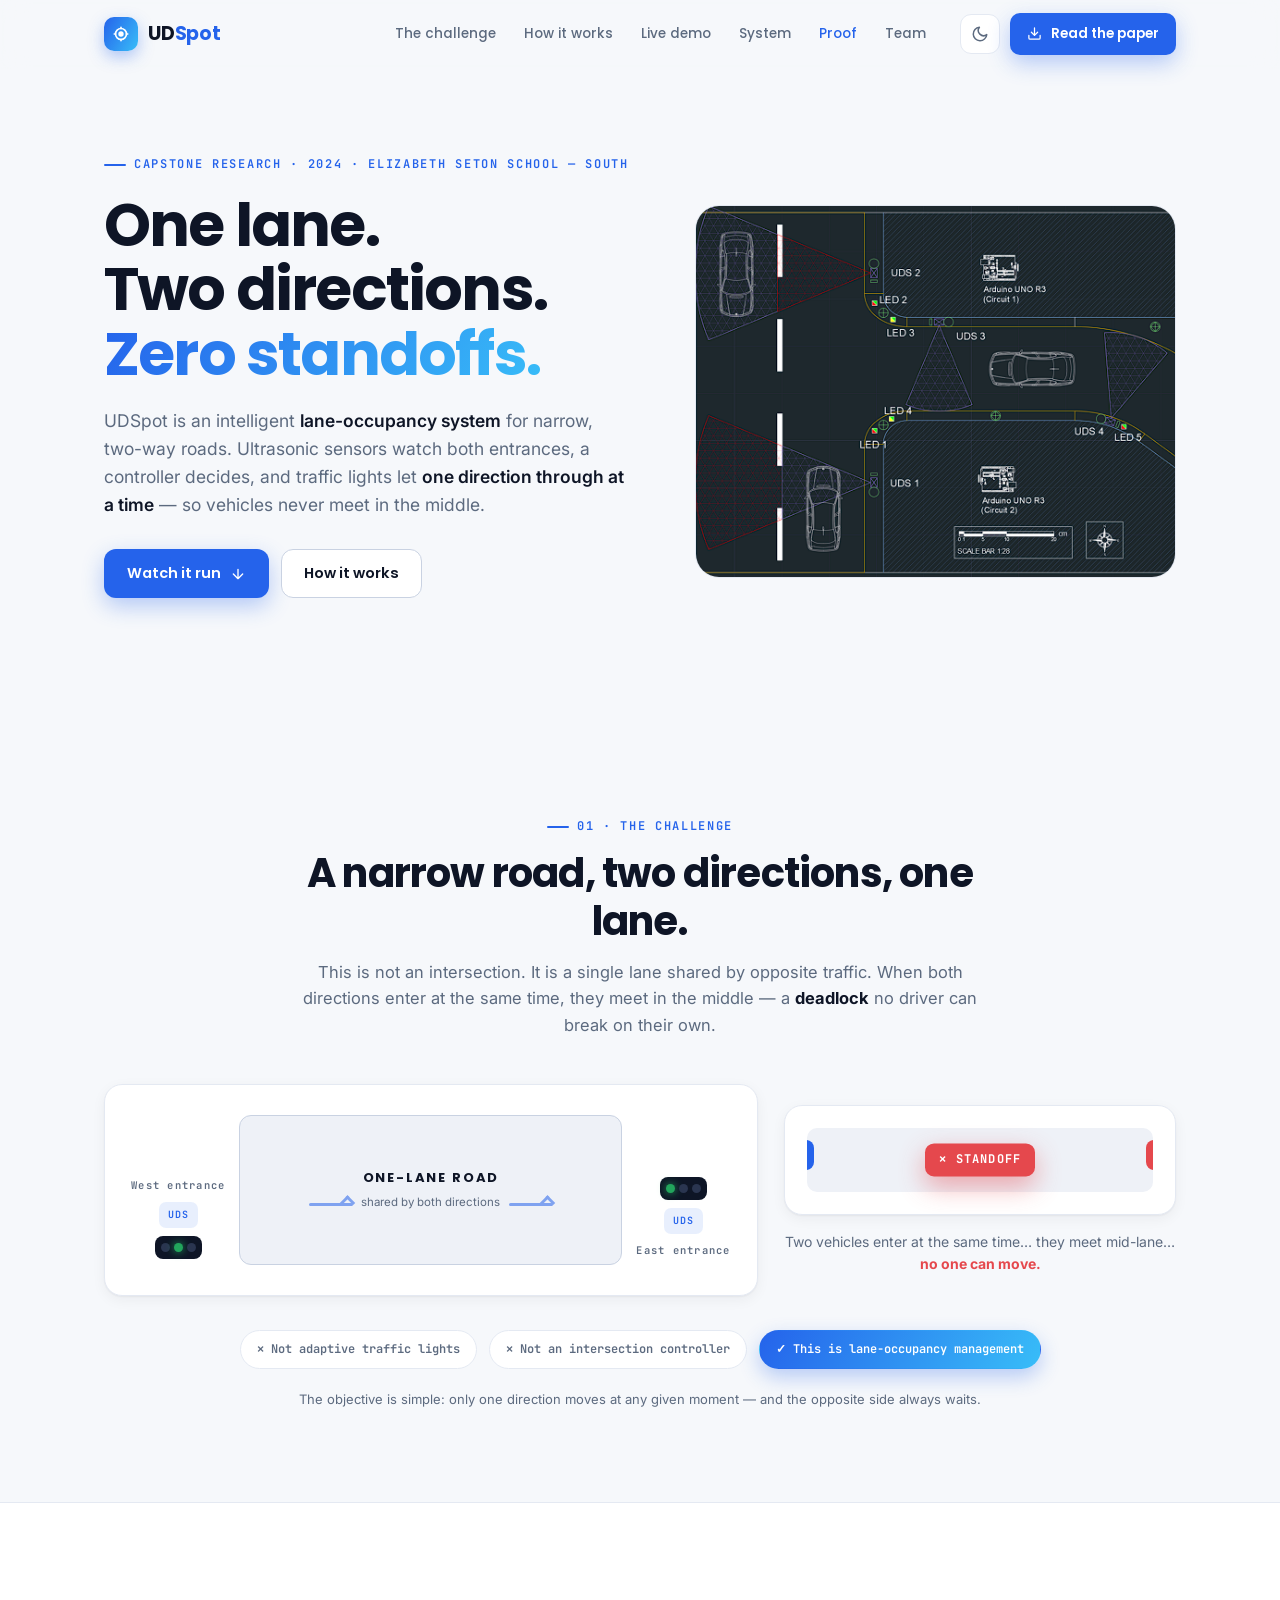
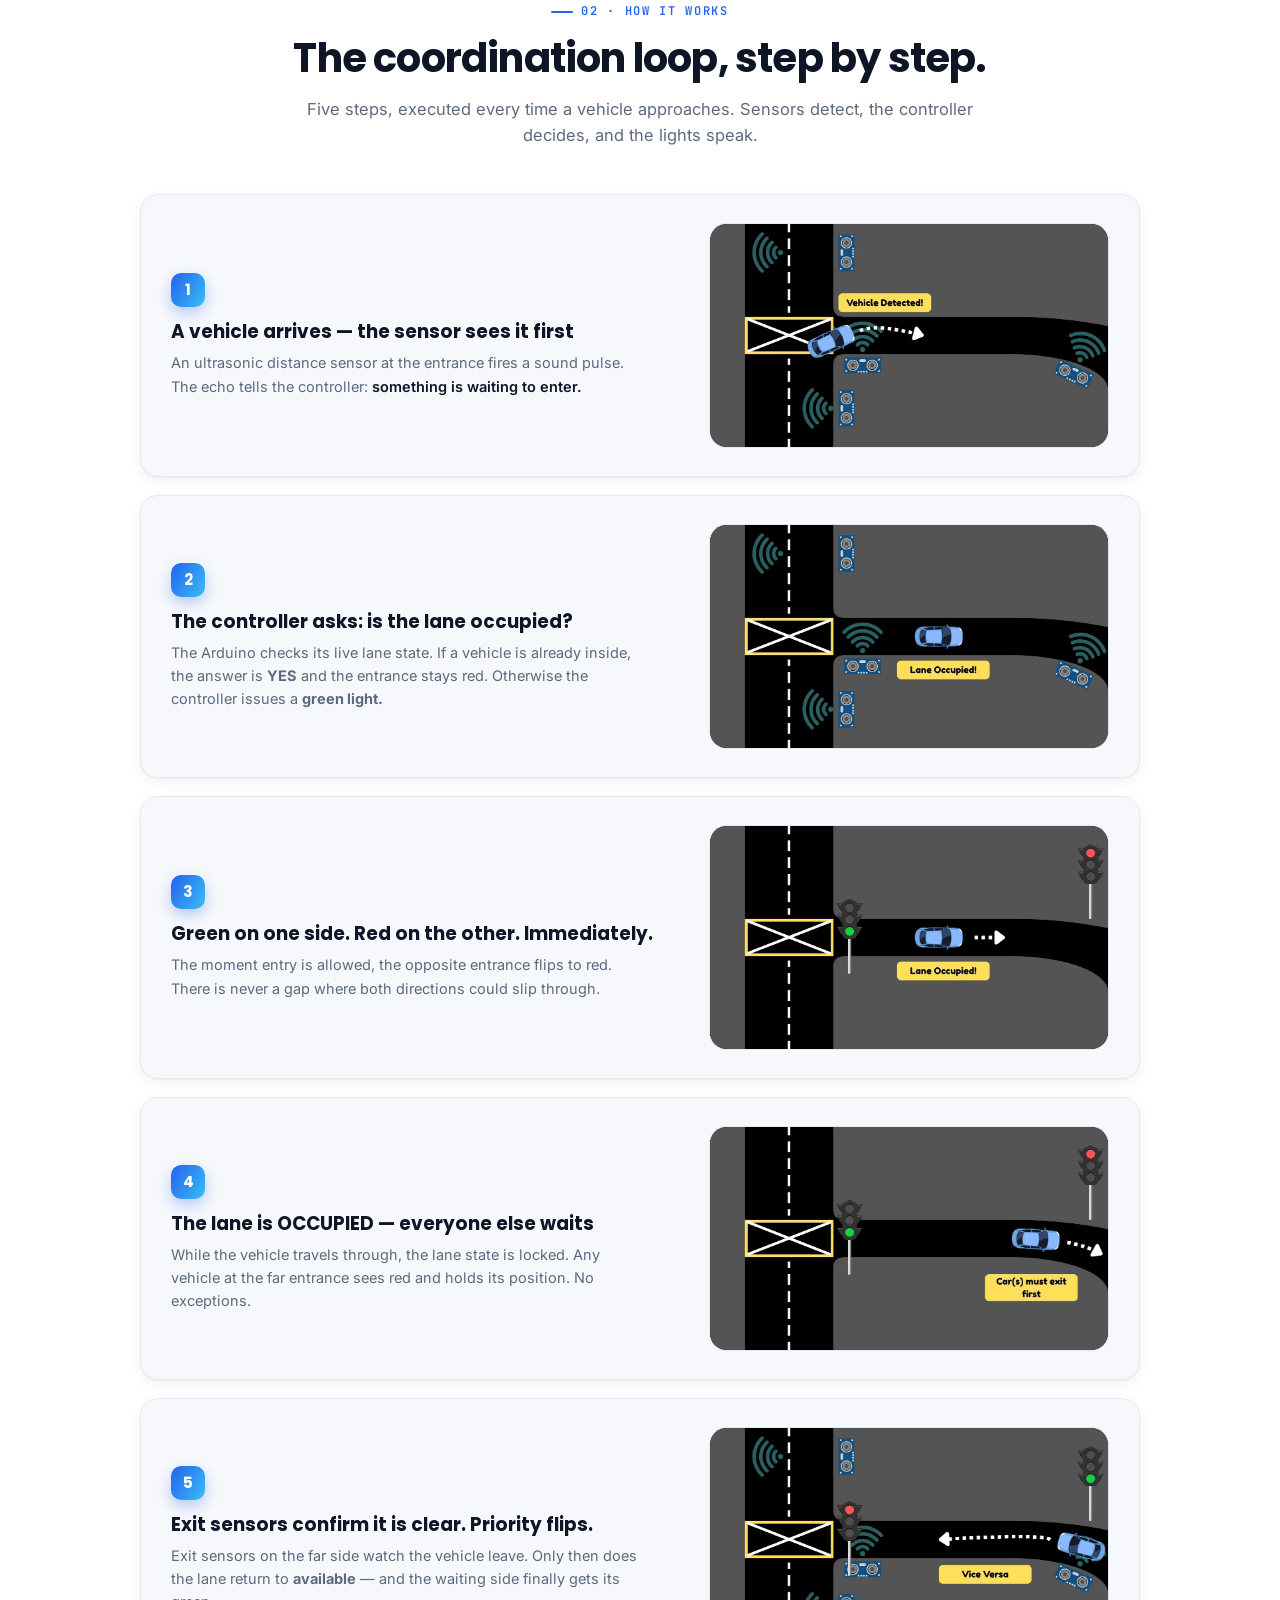
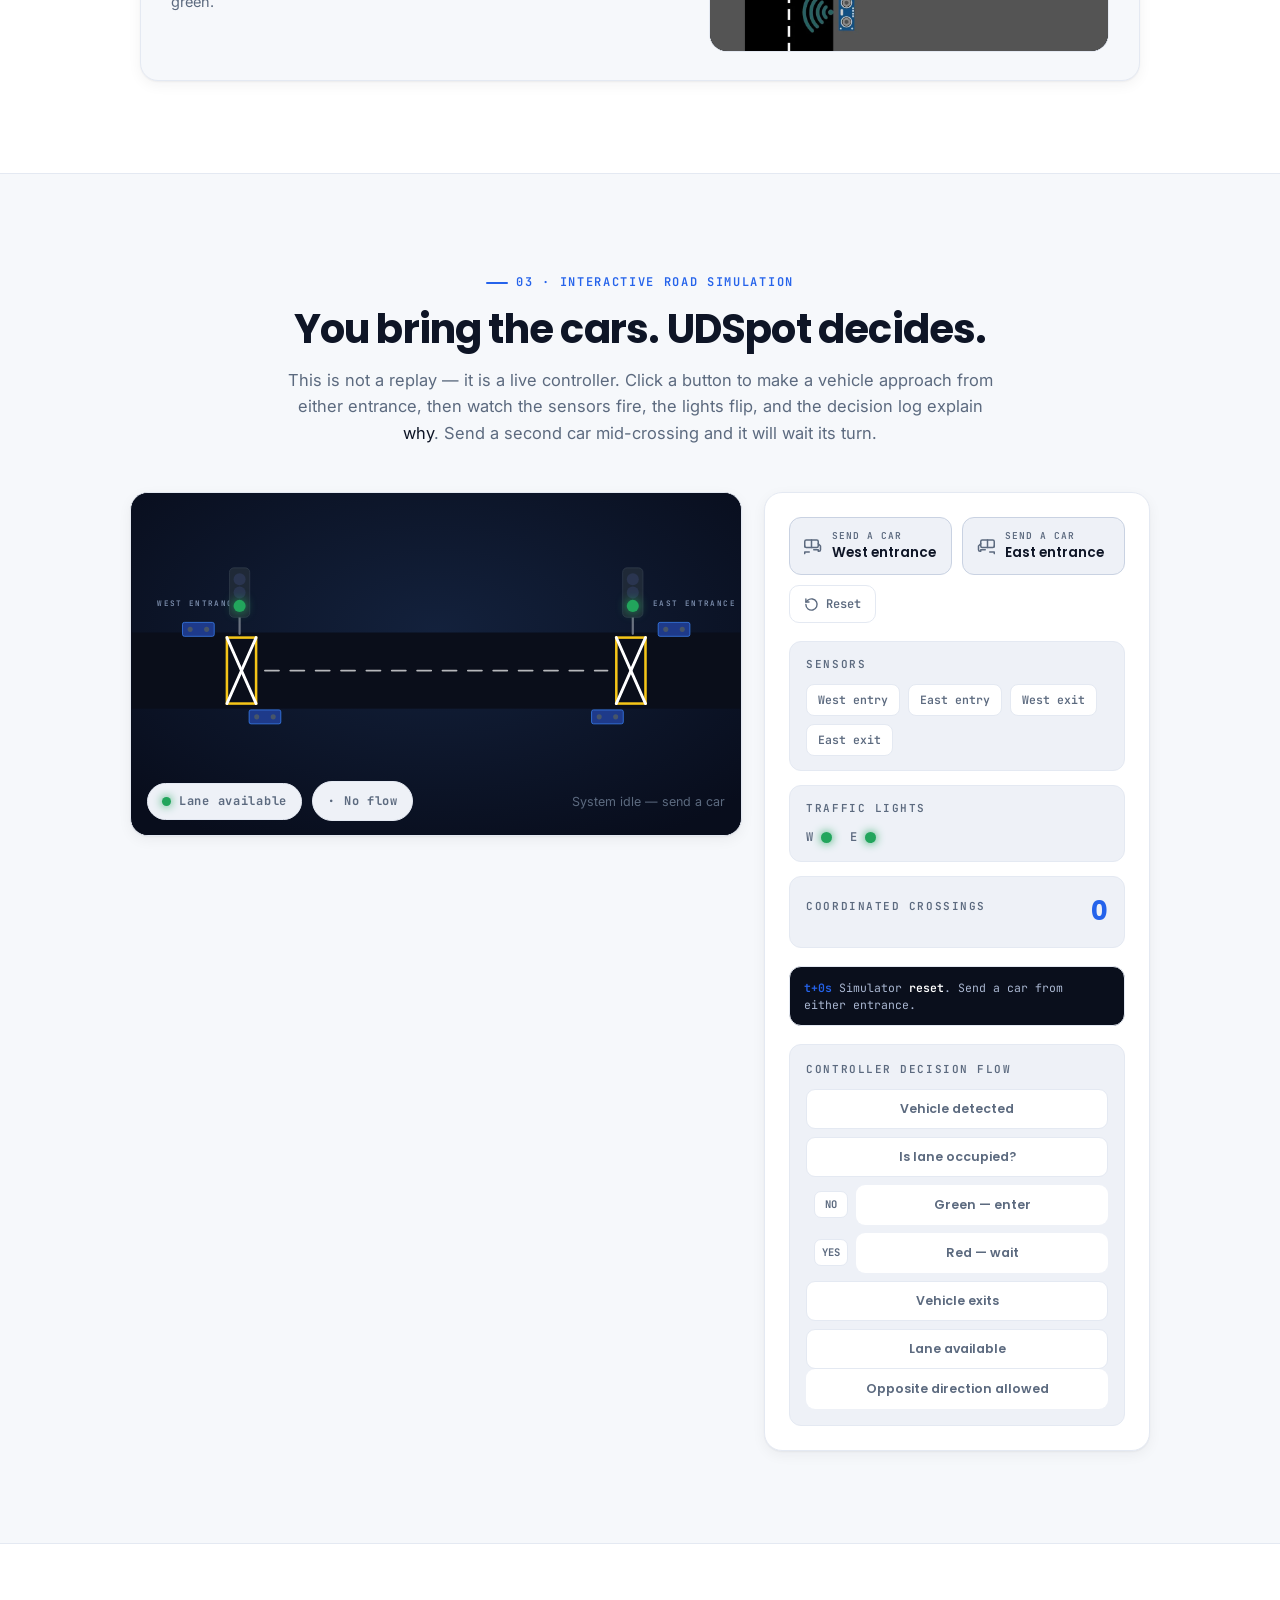
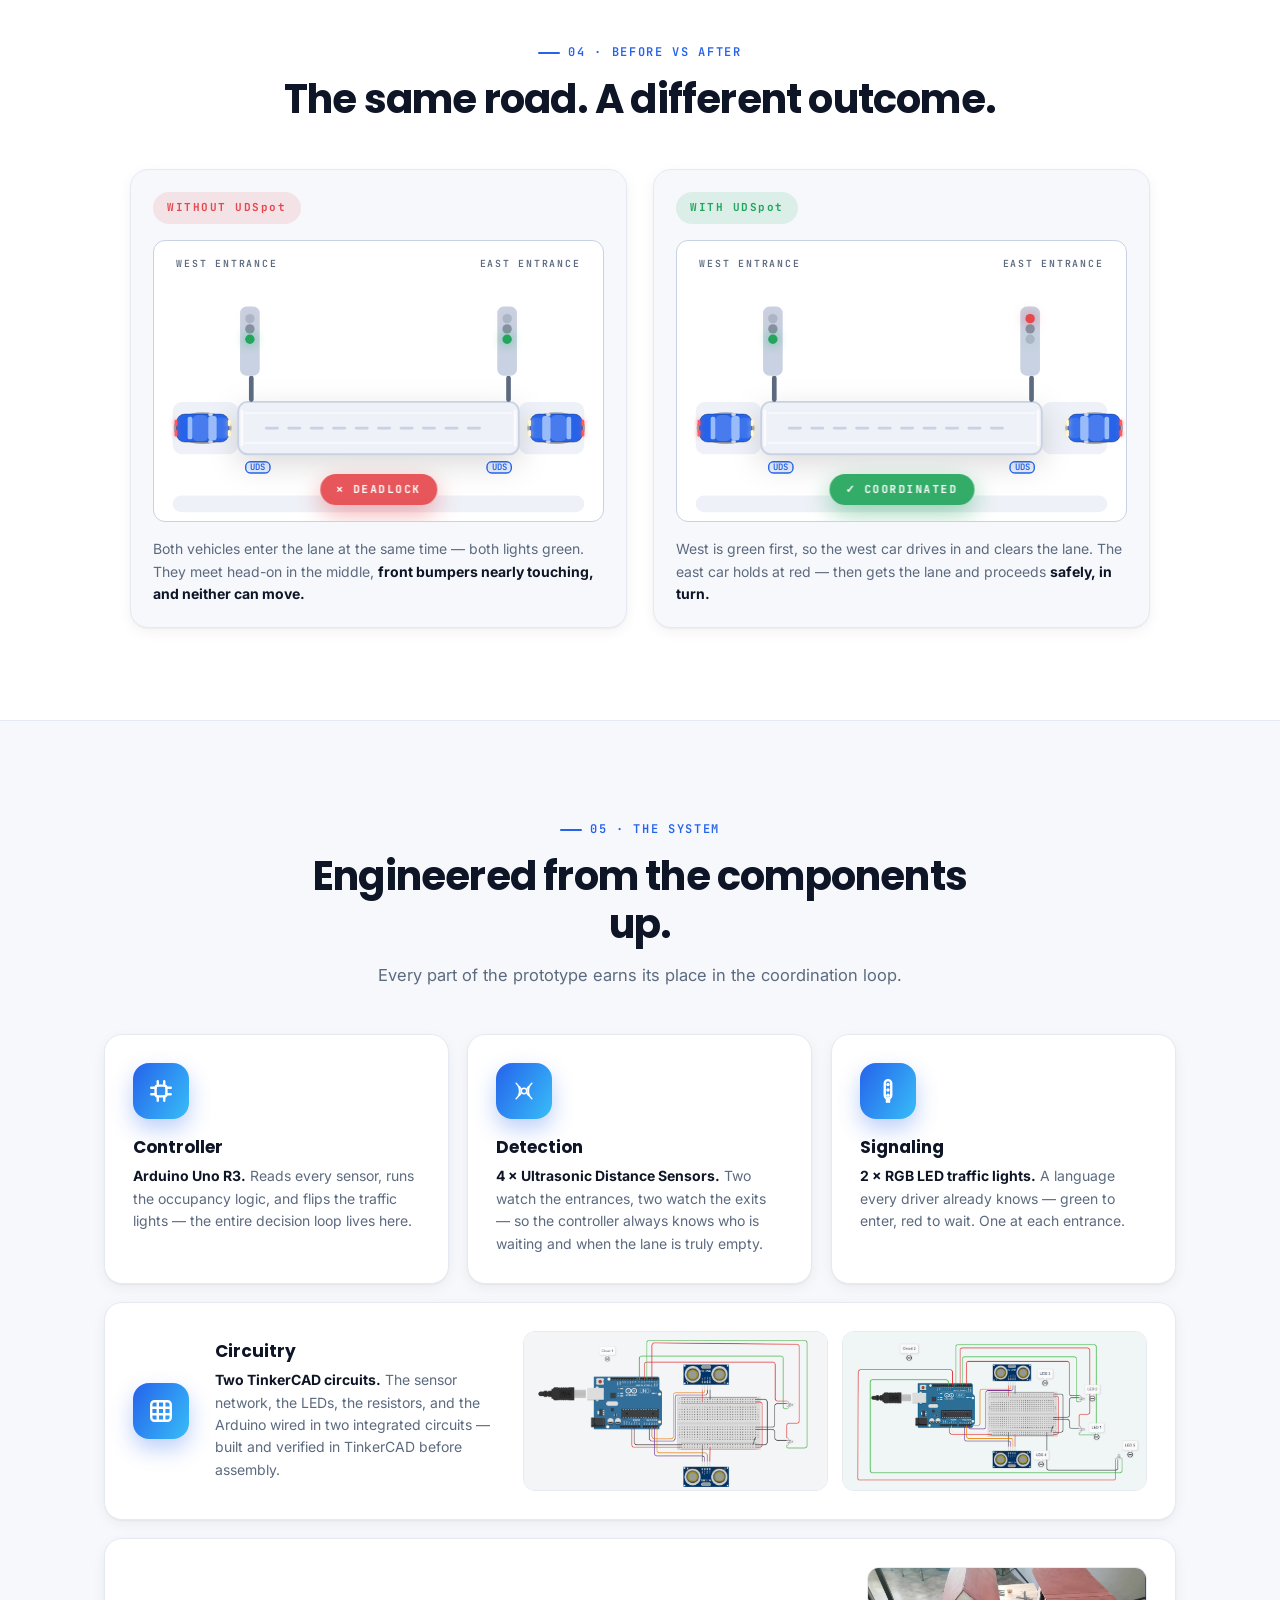
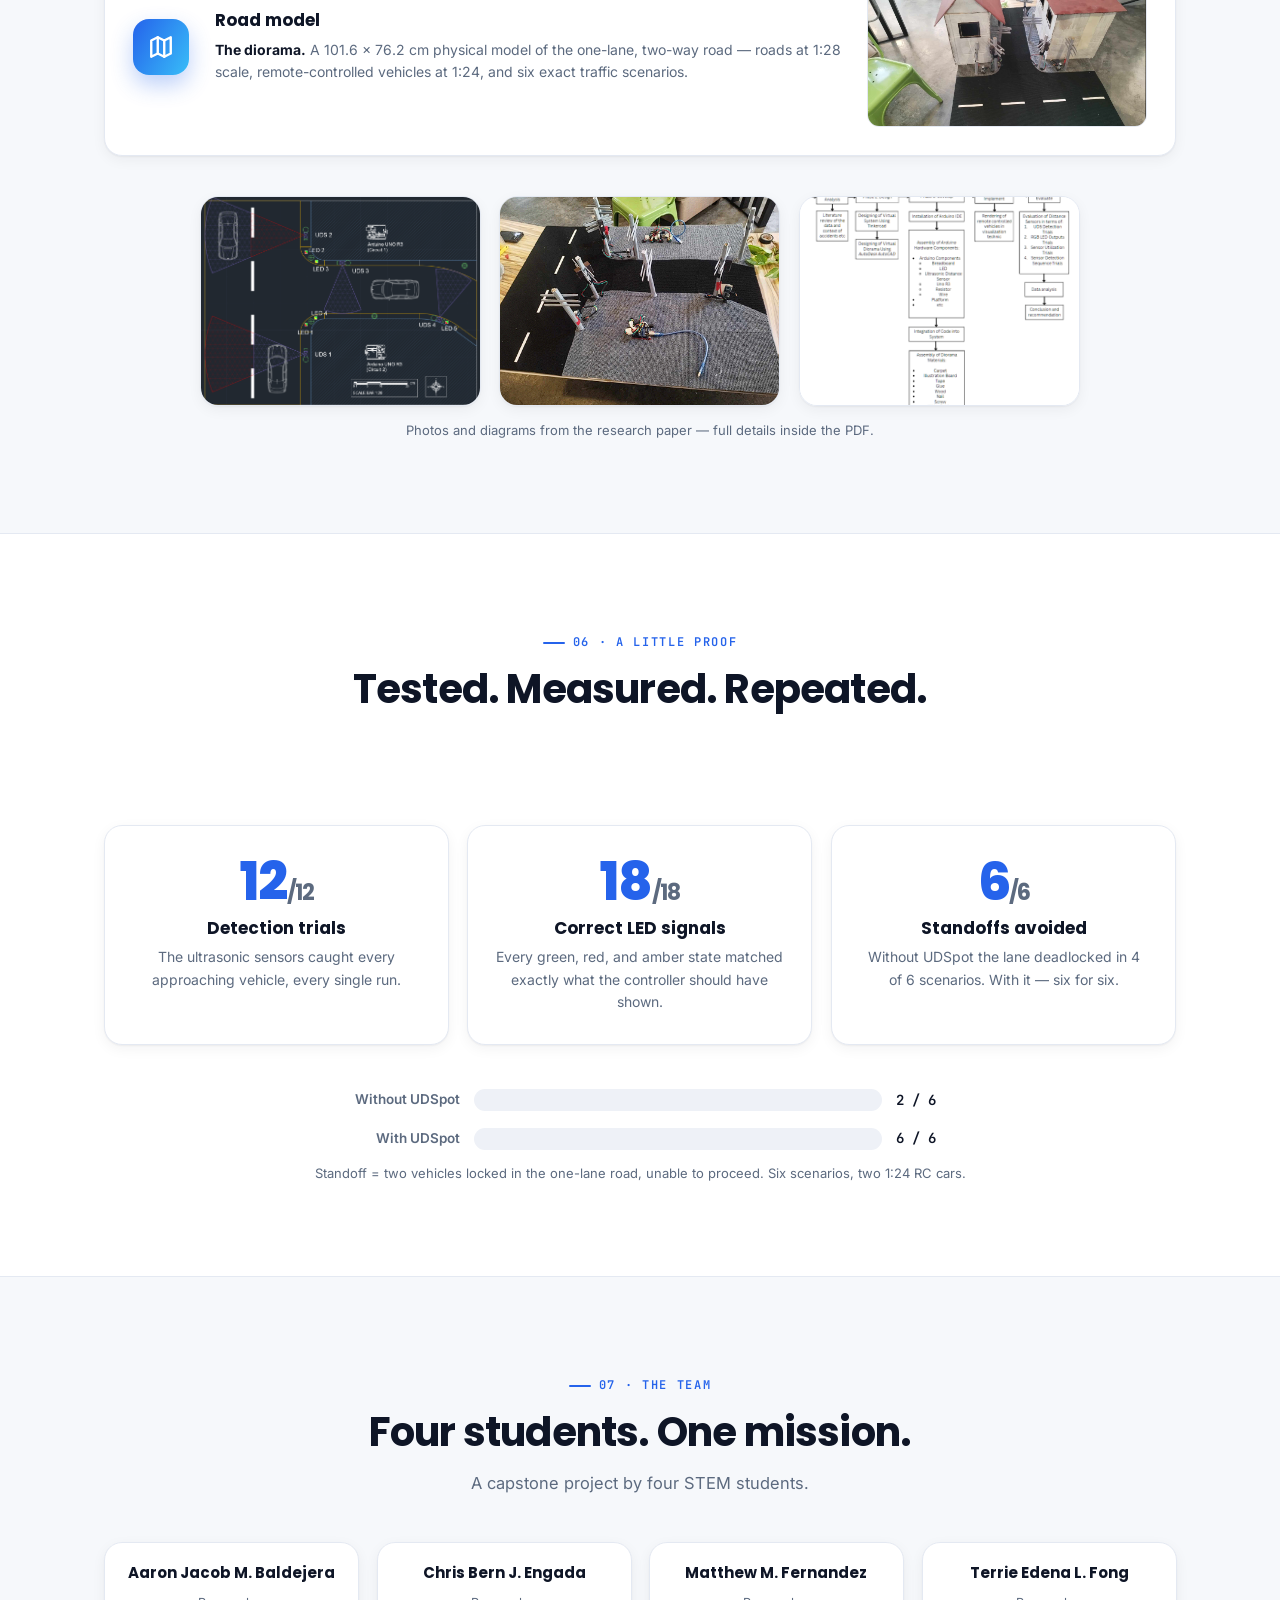
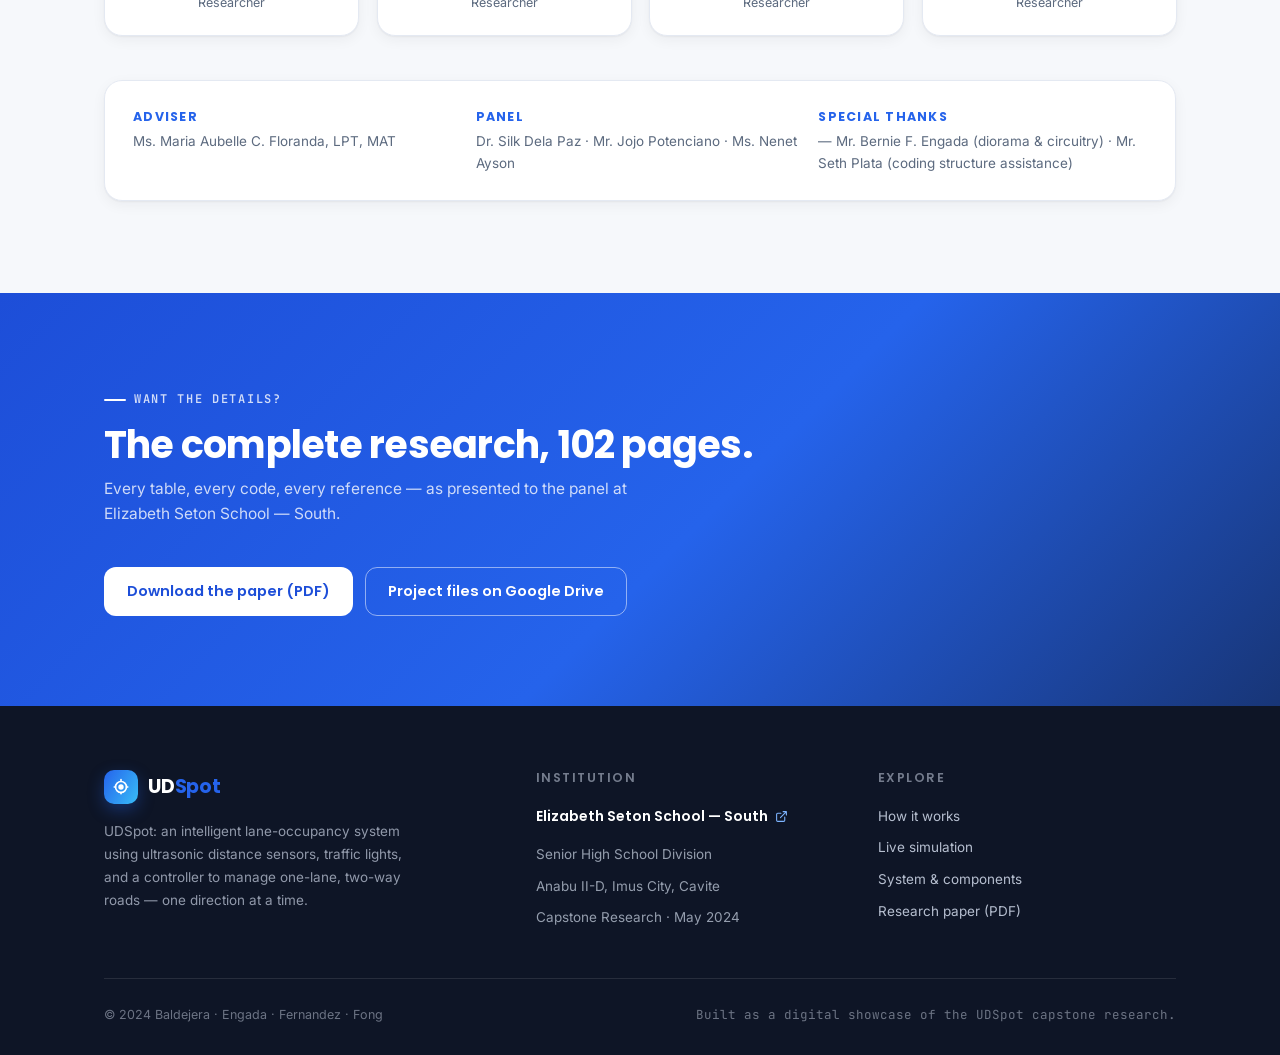
==== commit c1d19126: "Remove hero facts strip" ====
--- a/index.html
+++ b/index.html
@@ -78,12 +78,6 @@
             <svg viewBox="0 0 24 24" width="16" height="16" fill="none" stroke="currentColor" stroke-width="2" stroke-linecap="round" stroke-linejoin="round"><path d="M12 5v14M19 12l-7 7-7-7"/></svg>
           </a>
           <a class="btn btn-ghost" href="#how" data-scroll>How it works</a>
-        </div>
-        <div class="hero-facts">
-          <div><strong>2</strong><span>Entrances</span></div>
-          <div><strong>4</strong><span>Sensors</span></div>
-          <div><strong>2</strong><span>Traffic lights</span></div>
-          <div><strong>1</strong><span>Lane · 1 controller</span></div>
         </div>
       </div>
 
--- a/assets/css/styles.css
+++ b/assets/css/styles.css
@@ -204,11 +204,6 @@
 .hero-sub { color: var(--muted); font-size: 17.5px; max-width: 540px; margin-bottom: 30px; }
 .hero-sub strong { color: var(--ink); font-weight: 600; }
 .hero-cta { display: flex; gap: 12px; flex-wrap: wrap; margin-bottom: 36px; }
-
-.hero-facts { display: flex; gap: 30px; flex-wrap: wrap; }
-.hero-facts div { display: flex; flex-direction: column; }
-.hero-facts strong { font-family: var(--font-head); font-size: 24px; font-weight: 700; color: var(--ink); line-height: 1.1; }
-.hero-facts span { font-size: 12.5px; color: var(--muted); letter-spacing: 0.04em; }
 
 /* hero visual — the one-lane scene */
 .hero-visual { position: relative; aspect-ratio: 4 / 3.1; }
@@ -1007,7 +1002,6 @@
 
 @media (max-width: 480px) {
   .team { grid-template-columns: 1fr; max-width: 300px; margin-left: auto; margin-right: auto; }
-  .hero-facts { gap: 20px; }
   .layout-diagram { flex-direction: column; }
   .layout-lane { min-height: 90px; }
 }
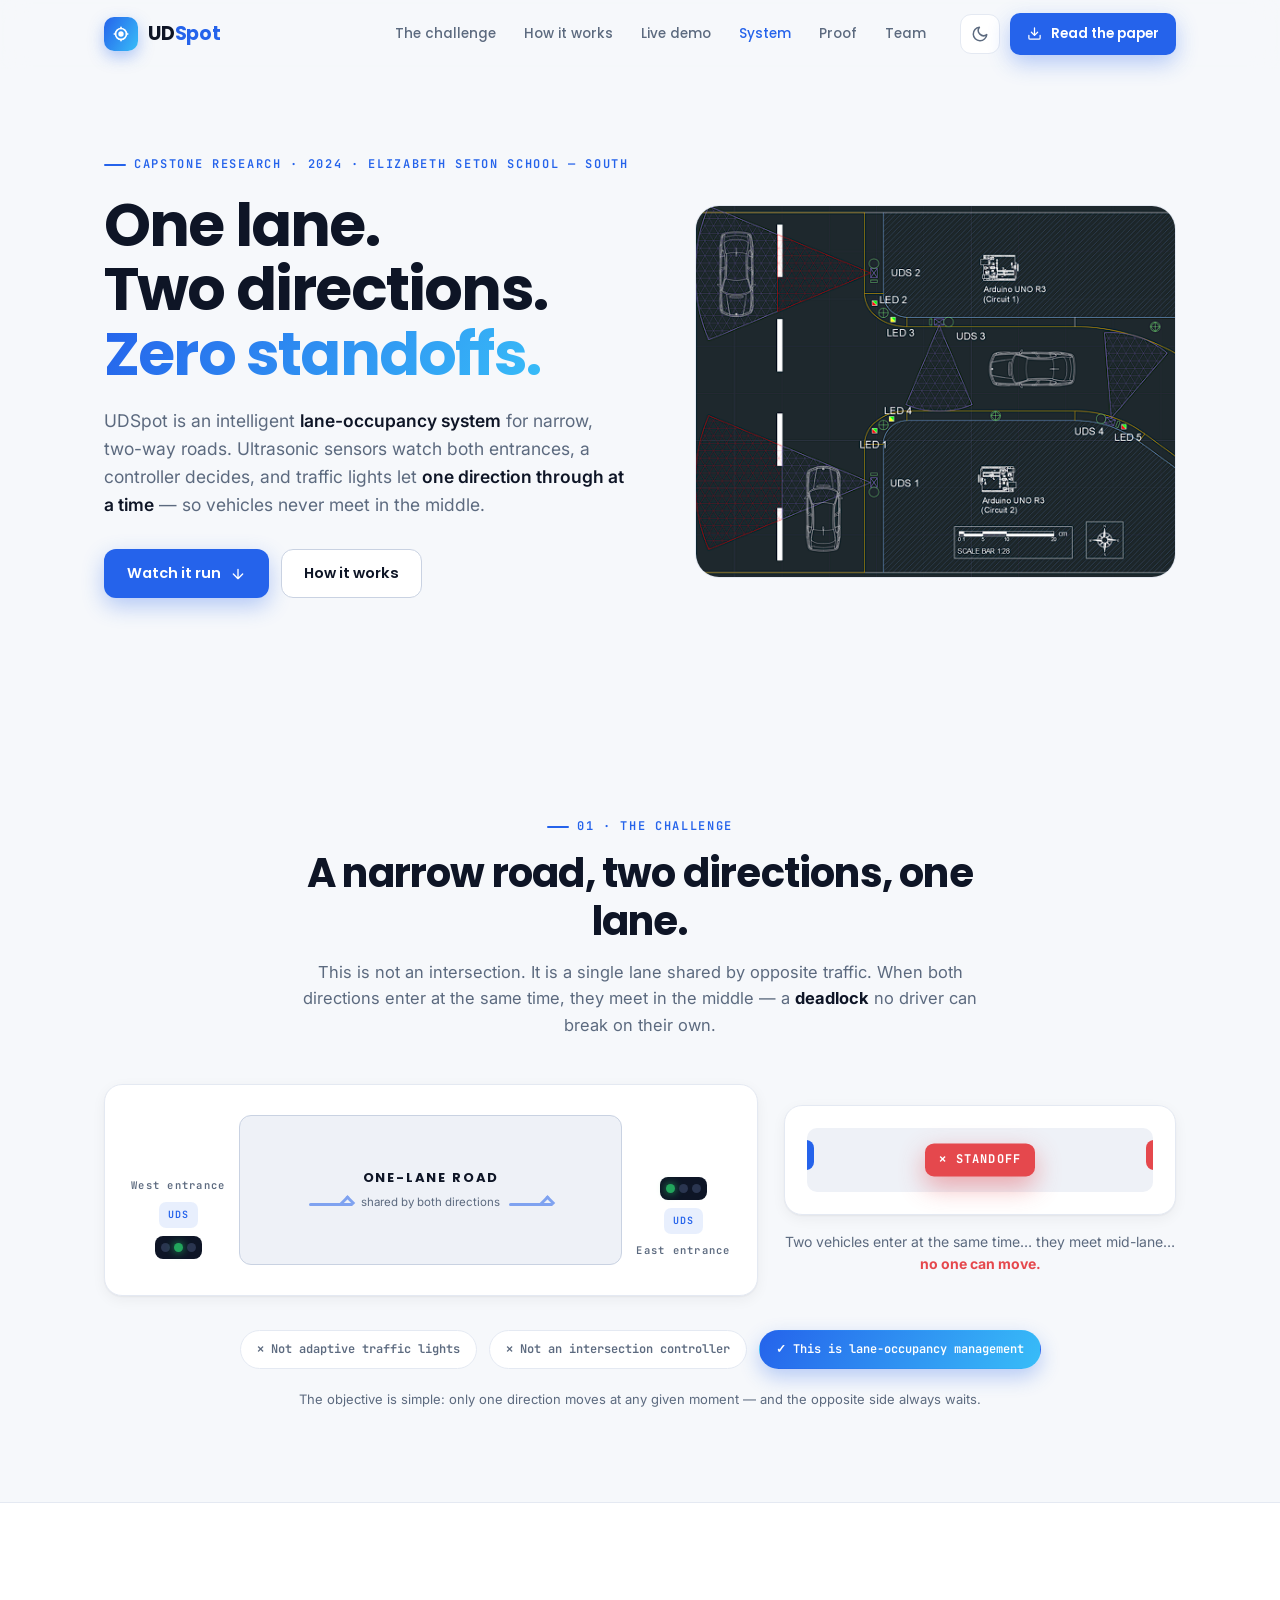
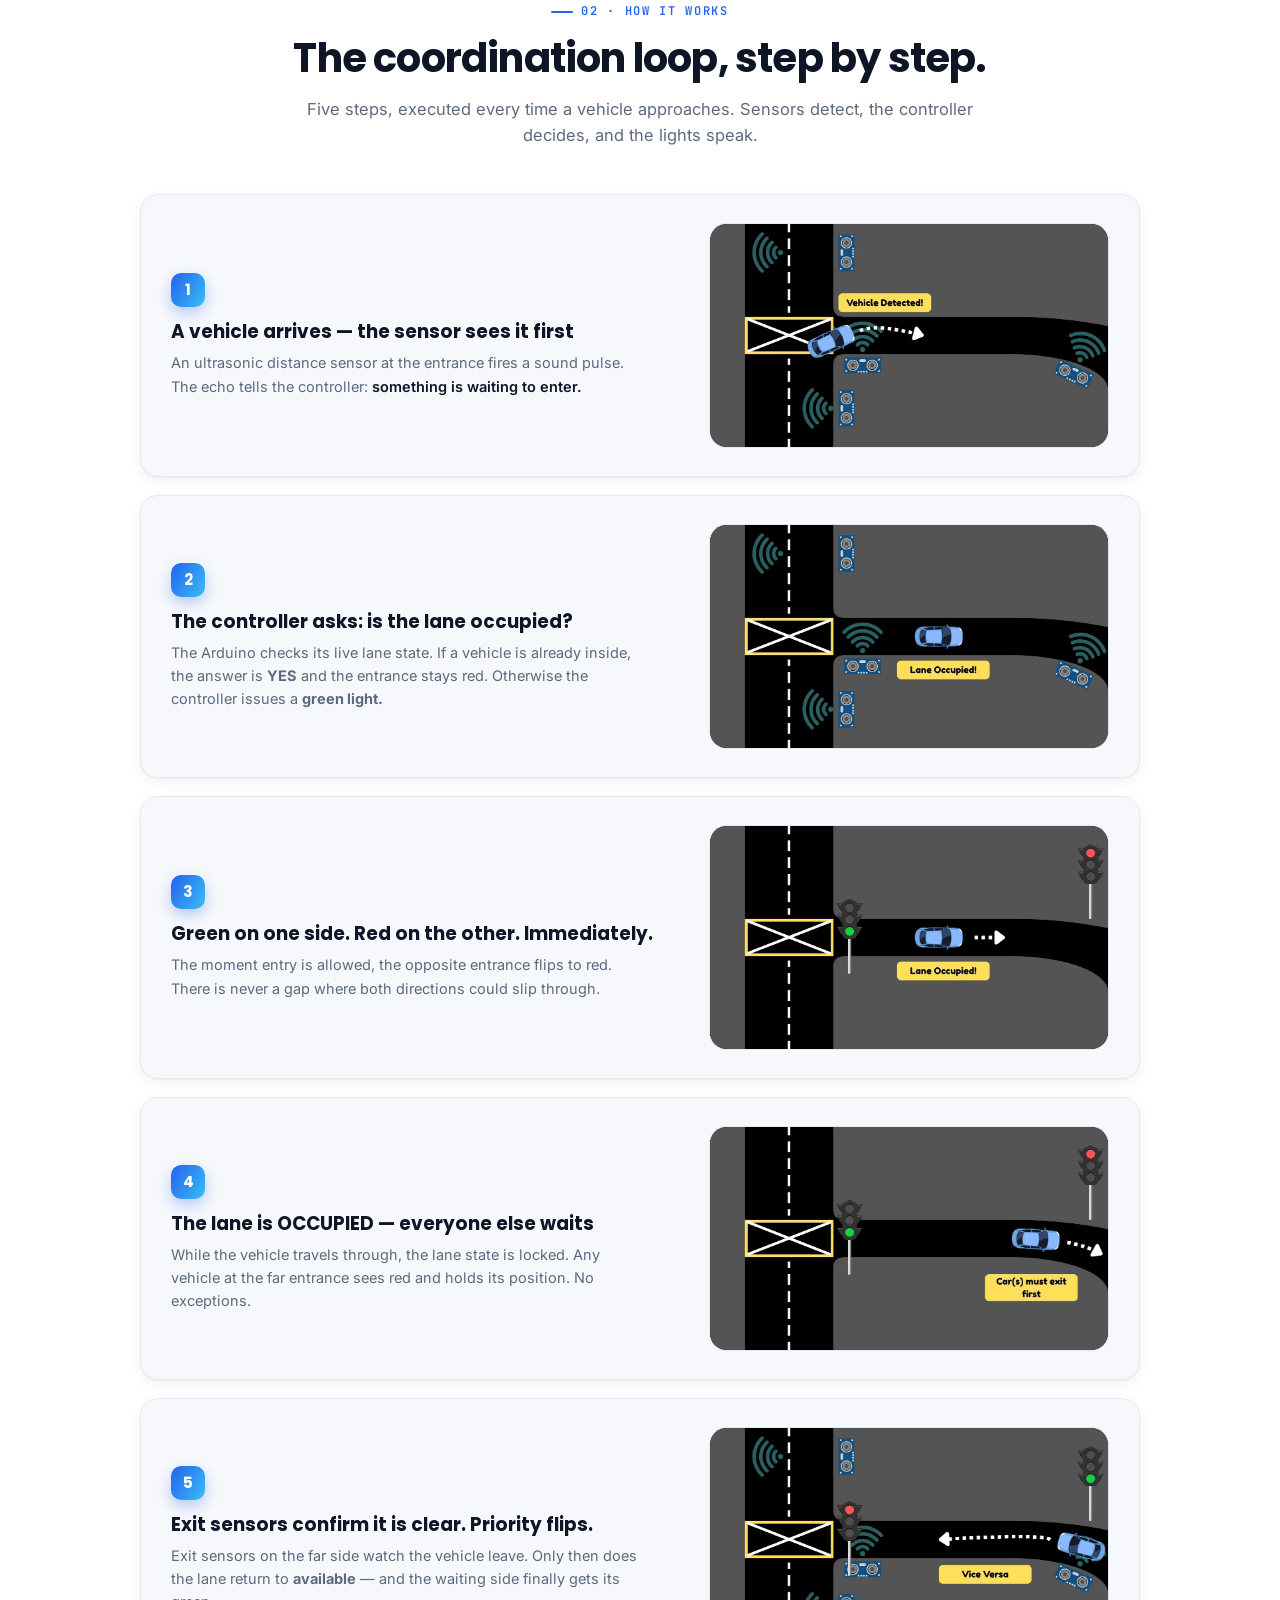
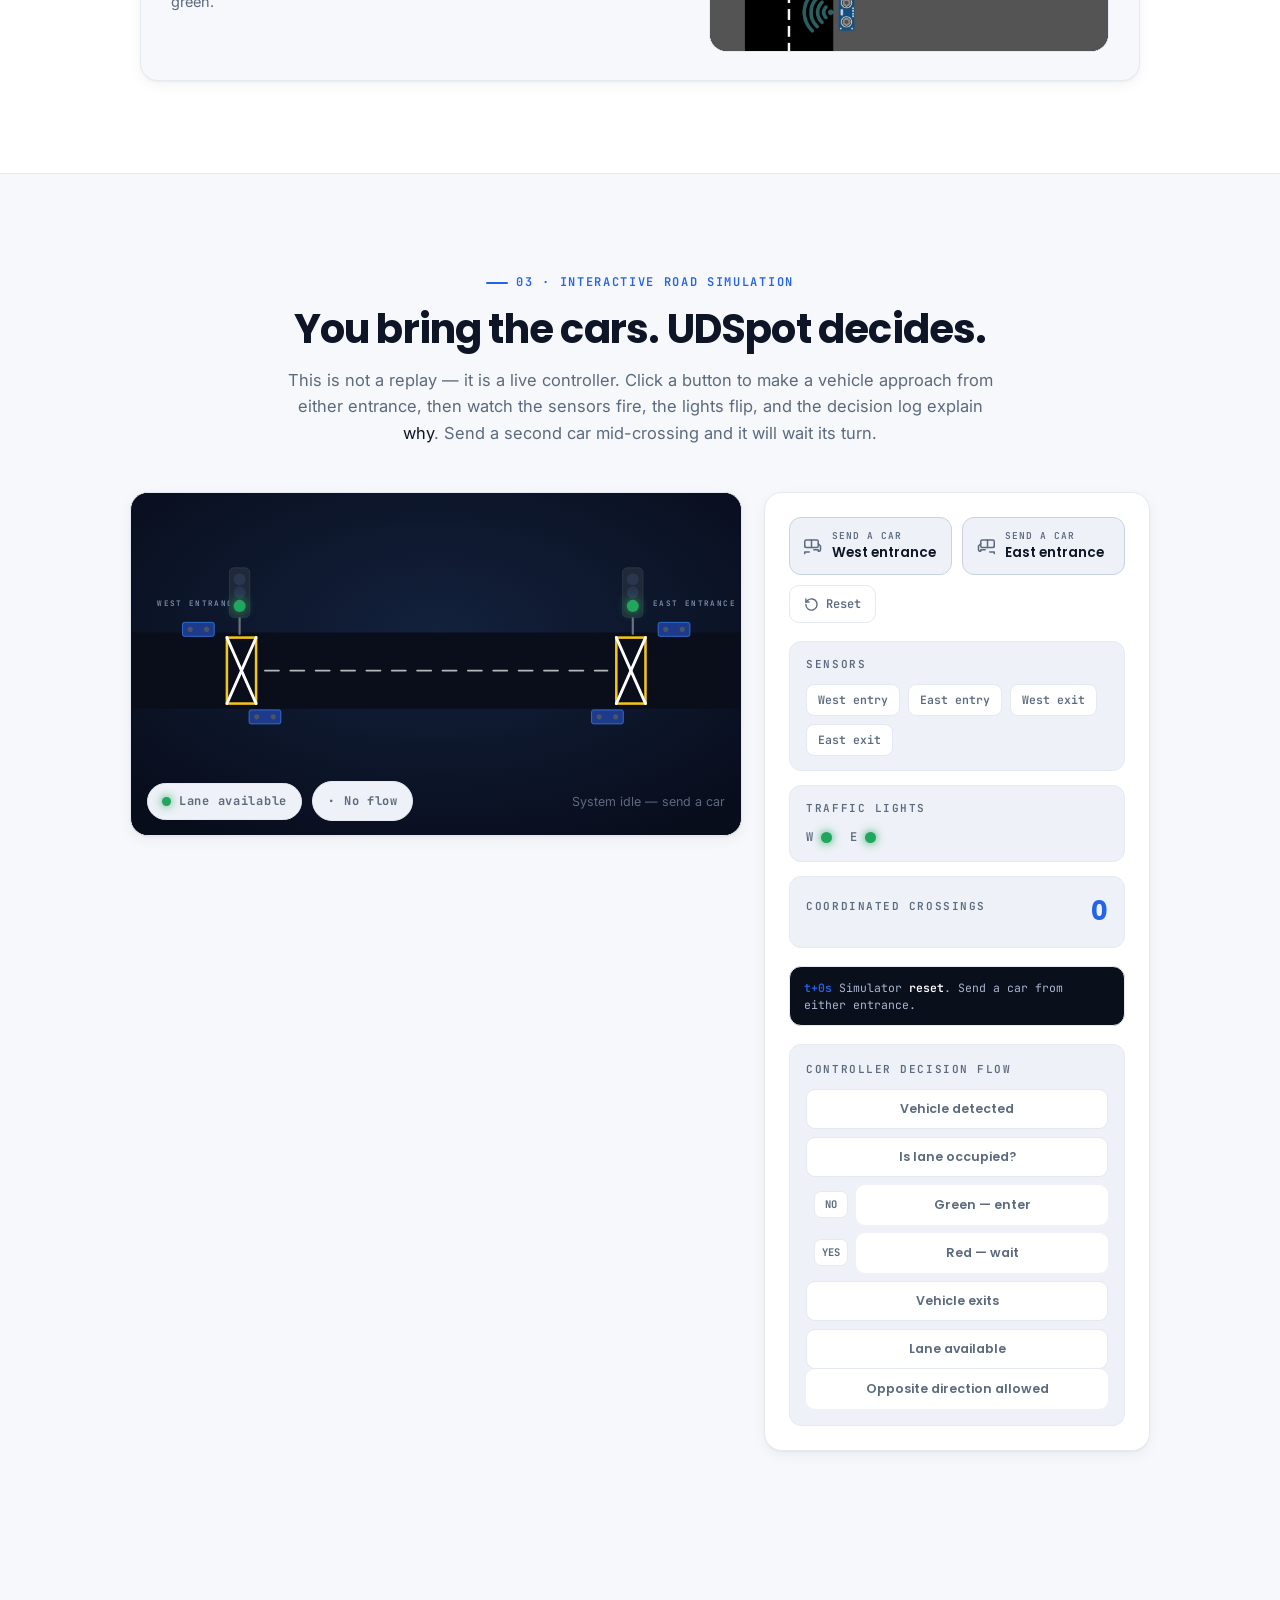
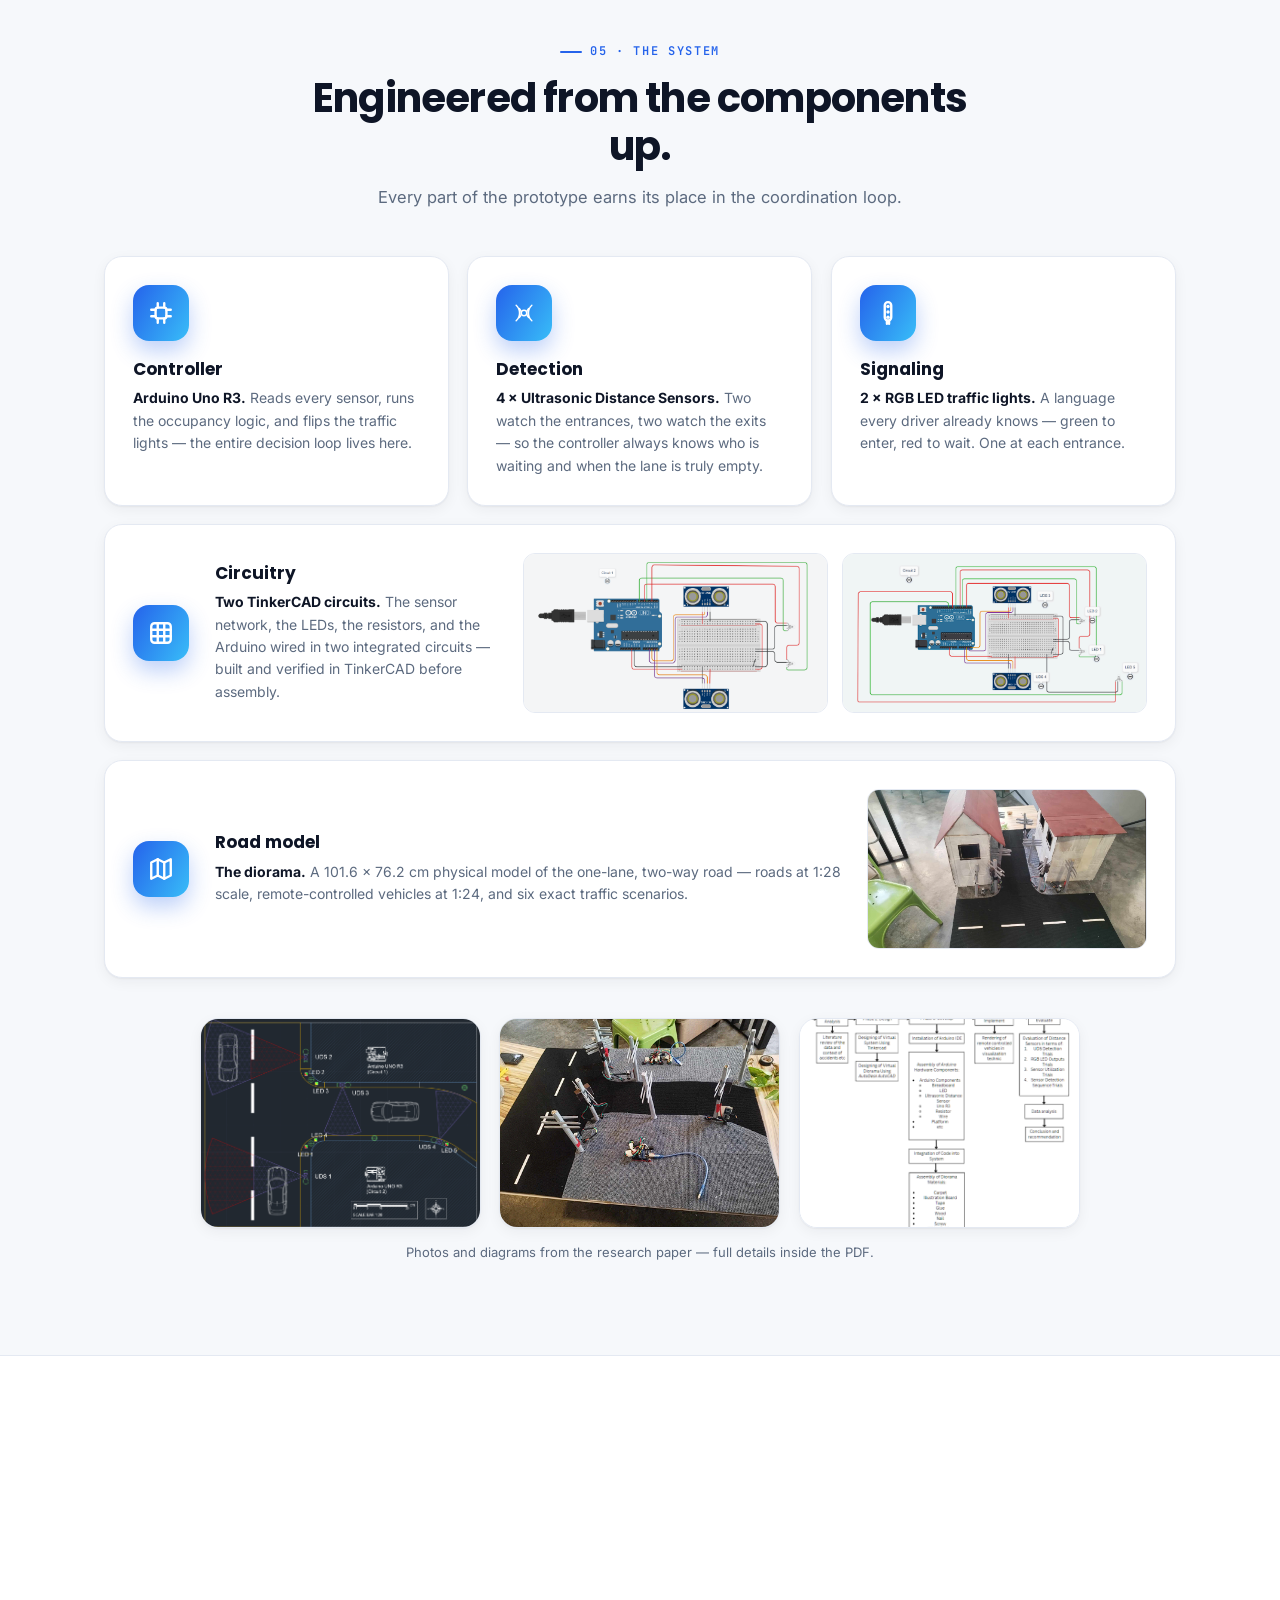
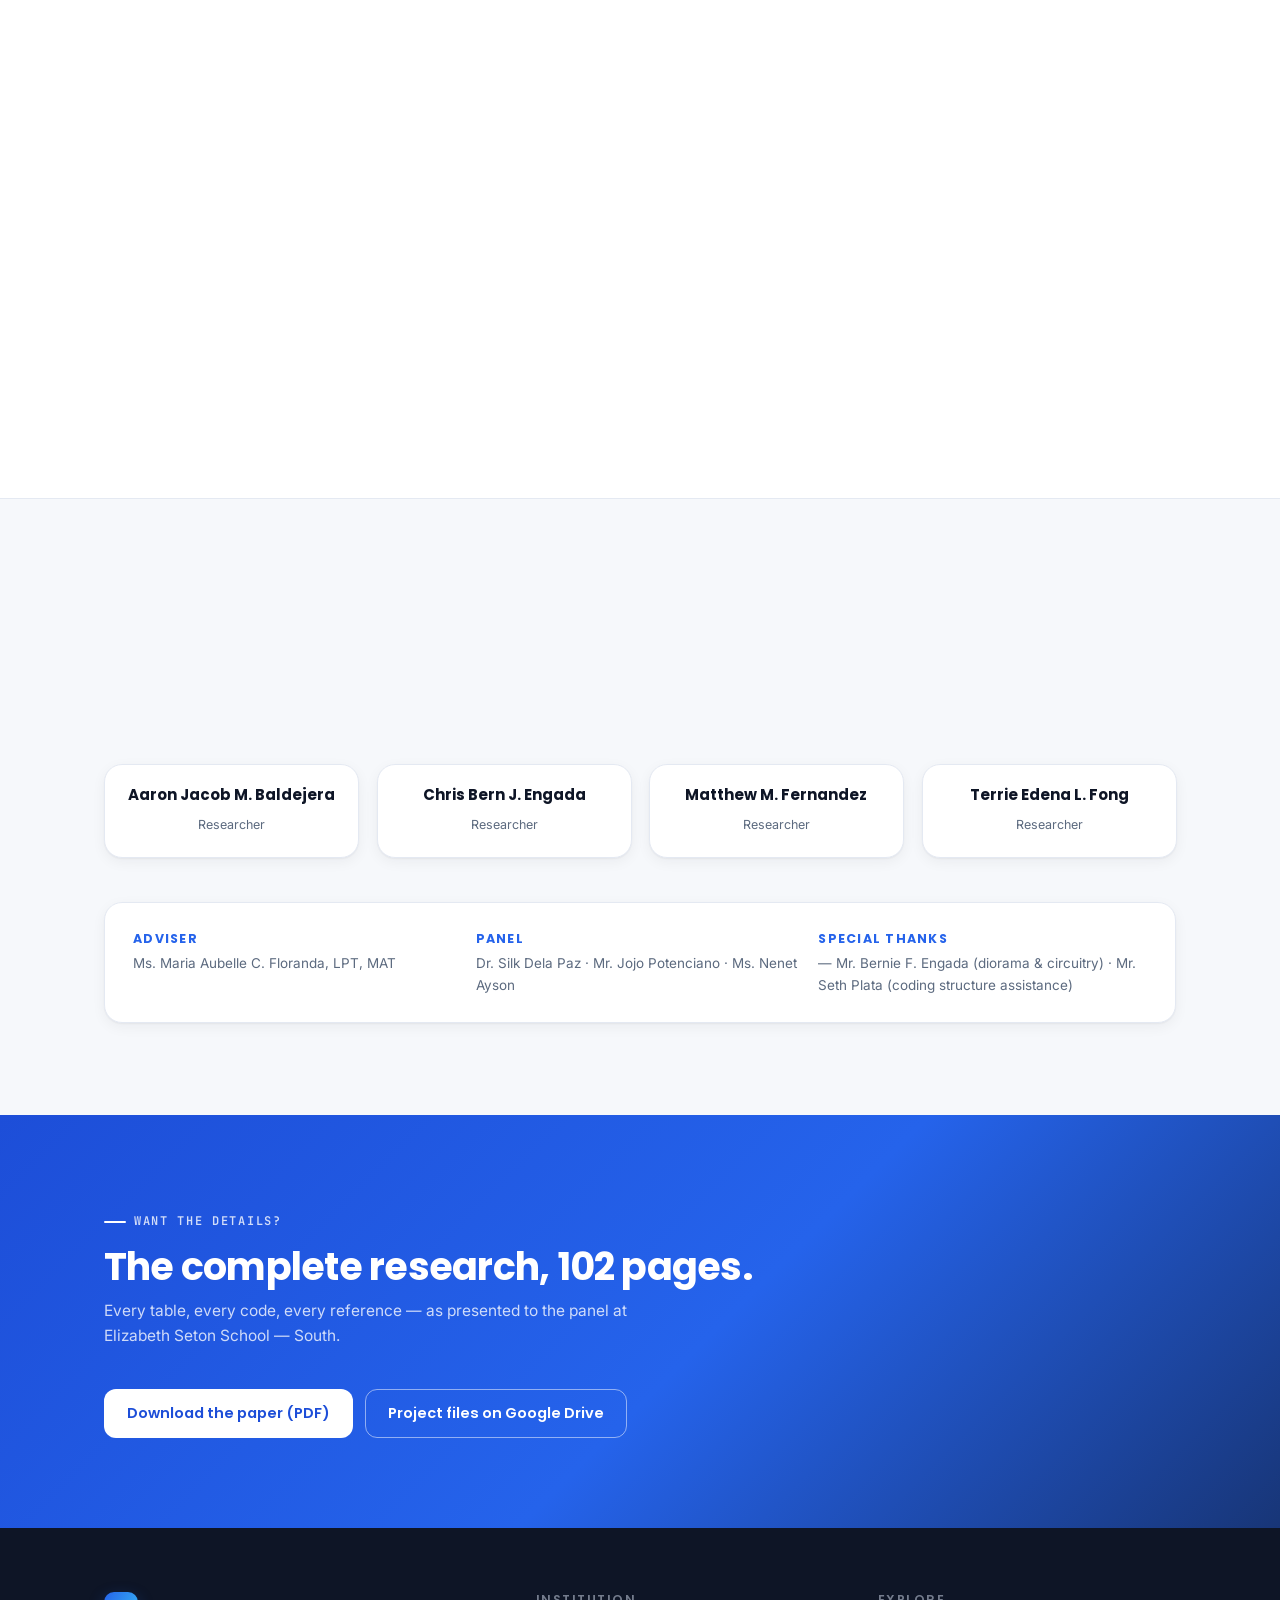
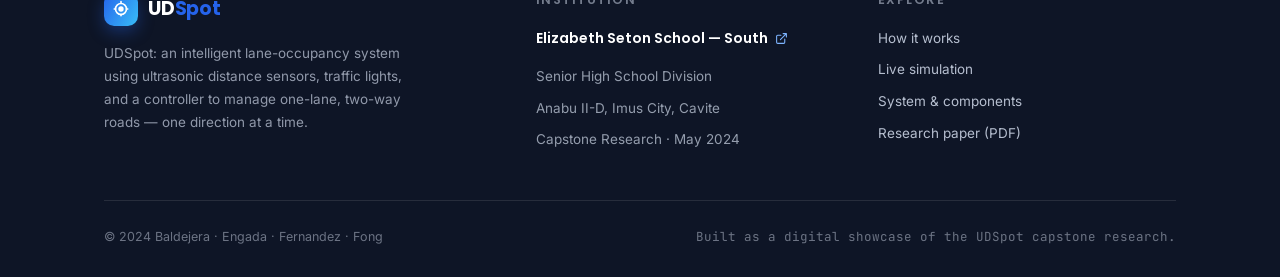
==== commit 3d842f97: "Remove Before vs After section" ====
--- a/index.html
+++ b/index.html
@@ -403,179 +403,6 @@
     </div>
   </section>
 
-  <!-- ================= BEFORE VS AFTER ================= -->
-  <section class="section section-alt" id="beforeafter">
-    <div class="container">
-      <div class="section-head reveal">
-        <span class="eyebrow">04 · Before vs after</span>
-        <h2>The same road. A different outcome.</h2>
-      </div>
-
-      <div class="ba-grid">
-        <div class="ba-card ba-without reveal">
-          <span class="ba-tag bad">WITHOUT UDSpot</span>
-          <div class="ba-stage" aria-hidden="true">
-            <svg class="ba-scene" viewBox="0 0 480 300" role="img" aria-label="Without UDSpot, a vehicle from the west entrance and a vehicle from the east entrance enter the one-lane road at the same time while both traffic lights are green, drive toward the center, meet head-on, and stop - a deadlock">
-              <defs>
-                <radialGradient id="baGlowRed" cx="50%" cy="50%" r="50%">
-                  <stop offset="0%" stop-color="#e5484d" stop-opacity="0.55"/>
-                  <stop offset="100%" stop-color="#e5484d" stop-opacity="0"/>
-                </radialGradient>
-                <g id="baCarA">
-                  <ellipse class="cshadow" cx="0" cy="0" rx="31" ry="17"/>
-                  <rect class="cbody" x="-28" y="-15" width="56" height="30" rx="9"/>
-                  <rect class="cbonnet" x="15" y="-11" width="12" height="22" rx="4"/>
-                  <rect class="cwind" x="6" y="-13" width="9" height="26" rx="3"/>
-                  <rect class="croof" x="-11" y="-14" width="17" height="28" rx="6"/>
-                  <rect class="cwind" x="-16" y="-12" width="5" height="24" rx="2"/>
-                  <rect class="chead" x="27" y="-9" width="3" height="7" rx="1.4"/>
-                  <rect class="chead" x="27" y="2" width="3" height="7" rx="1.4"/>
-                  <rect class="ctail" x="-30" y="-9" width="3" height="7" rx="1.4"/>
-                  <rect class="ctail" x="-30" y="2" width="3" height="7" rx="1.4"/>
-                  <rect class="cmirror" x="6" y="-16" width="5" height="3" rx="1.4"/>
-                  <rect class="cmirror" x="6" y="13" width="5" height="3" rx="1.4"/>
-                </g>
-              </defs>
-              <rect class="ba-bg" x="0" y="0" width="480" height="300" rx="18"/>
-              <text class="ba-zone" x="24" y="28">WEST ENTRANCE</text>
-              <text class="ba-zone" x="456" y="28" text-anchor="end">EAST ENTRANCE</text>
-
-              <ellipse class="red-glow" cx="240" cy="200" rx="84" ry="42" fill="url(#baGlowRed)"/>
-              <rect class="ba-skirt" x="20" y="272" width="440" height="18" rx="9"/>
-
-              <!-- asphalt -->
-              <rect class="ba-apron" x="20" y="172" width="70" height="56" rx="10"/>
-              <rect class="ba-apron" x="390" y="172" width="70" height="56" rx="10"/>
-              <rect class="ba-road" x="90" y="172" width="300" height="56" rx="10"/>
-              <line class="ba-shoulder" x1="98" y1="184" x2="382" y2="184"/>
-              <line class="ba-shoulder" x1="98" y1="216" x2="382" y2="216"/>
-              <line class="ba-center" x1="120" y1="200" x2="360" y2="200"/>
-              <line class="ba-stop" x1="94" y1="182" x2="94" y2="218"/>
-              <line class="ba-stop" x1="386" y1="182" x2="386" y2="218"/>
-
-              <!-- west light : green (no coordination) -->
-              <g class="tg lw">
-                <rect class="pole" x="101.5" y="144" width="5" height="28" rx="2.5"/>
-                <rect class="head" x="92" y="70" width="21" height="74" rx="7"/>
-                <circle class="lamp re" cx="102.5" cy="83" r="5"/>
-                <circle class="lamp" cx="102.5" cy="94" r="5"/>
-                <circle class="lamp go" cx="102.5" cy="105" r="5"/>
-              </g>
-              <!-- east light : green -->
-              <g class="tg le">
-                <rect class="pole" x="376.5" y="144" width="5" height="28" rx="2.5"/>
-                <rect class="head" x="367" y="70" width="21" height="74" rx="7"/>
-                <circle class="lamp re" cx="377.5" cy="83" r="5"/>
-                <circle class="lamp" cx="377.5" cy="94" r="5"/>
-                <circle class="lamp go" cx="377.5" cy="105" r="5"/>
-              </g>
-
-              <!-- ultrasonic sensors -->
-              <rect class="sbox" x="98" y="236" width="26" height="12" rx="5"/>
-              <text class="stag" x="103" y="245">UDS</text>
-              <circle class="sring wg" cx="111" cy="242" r="10"/>
-              <circle class="sring sg wg" cx="111" cy="242" r="10"/>
-              <circle class="sring sg2 wg" cx="111" cy="242" r="10"/>
-              <rect class="sbox" x="356" y="236" width="26" height="12" rx="5"/>
-              <text class="stag" x="361" y="245">UDS</text>
-              <circle class="sring eg" cx="369" cy="242" r="10"/>
-              <circle class="sring sg eg" cx="369" cy="242" r="10"/>
-              <circle class="sring sg2 eg" cx="369" cy="242" r="10"/>
-
-              <!-- both cars enter at the same time and meet head-on -->
-              <g class="car w"><use href="#baCarA"/></g>
-              <g class="car e"><g transform="scale(-1,1)"><use href="#baCarA"/></g></g>
-            </svg>
-            <span class="ba-badge bad">✕ DEADLOCK</span>
-          </div>
-          <p>Both vehicles enter the lane at the same time — both lights green. They meet head-on in the middle, <strong>front bumpers nearly touching, and neither can move.</strong></p>
-        </div>
-
-        <div class="ba-card ba-with reveal reveal-delay-1">
-          <span class="ba-tag good">WITH UDSpot</span>
-          <div class="ba-stage" aria-hidden="true">
-            <svg class="ba-scene" viewBox="0 0 480 300" role="img" aria-label="With UDSpot, the system gives the west entrance green first so the west vehicle drives through and clears the lane while the east vehicle waits at red; once the lane is clear the east light turns green and the east vehicle drives through and exits">
-              <defs>
-                <radialGradient id="baGlowGreen" cx="50%" cy="50%" r="50%">
-                  <stop offset="0%" stop-color="#22a55c" stop-opacity="0.45"/>
-                  <stop offset="100%" stop-color="#22a55c" stop-opacity="0"/>
-                </radialGradient>
-                <g id="baCarB">
-                  <ellipse class="cshadow" cx="0" cy="0" rx="31" ry="17"/>
-                  <rect class="cbody" x="-28" y="-15" width="56" height="30" rx="9"/>
-                  <rect class="cbonnet" x="15" y="-11" width="12" height="22" rx="4"/>
-                  <rect class="cwind" x="6" y="-13" width="9" height="26" rx="3"/>
-                  <rect class="croof" x="-11" y="-14" width="17" height="28" rx="6"/>
-                  <rect class="cwind" x="-16" y="-12" width="5" height="24" rx="2"/>
-                  <rect class="chead" x="27" y="-9" width="3" height="7" rx="1.4"/>
-                  <rect class="chead" x="27" y="2" width="3" height="7" rx="1.4"/>
-                  <rect class="ctail" x="-30" y="-9" width="3" height="7" rx="1.4"/>
-                  <rect class="ctail" x="-30" y="2" width="3" height="7" rx="1.4"/>
-                  <rect class="cmirror" x="6" y="-16" width="5" height="3" rx="1.4"/>
-                  <rect class="cmirror" x="6" y="13" width="5" height="3" rx="1.4"/>
-                </g>
-              </defs>
-              <rect class="ba-bg" x="0" y="0" width="480" height="300" rx="18"/>
-              <text class="ba-zone" x="24" y="28">WEST ENTRANCE</text>
-              <text class="ba-zone" x="456" y="28" text-anchor="end">EAST ENTRANCE</text>
-              <rect class="ba-skirt" x="20" y="272" width="440" height="18" rx="9"/>
-
-              <!-- asphalt -->
-              <rect class="ba-apron" x="20" y="172" width="70" height="56" rx="10"/>
-              <rect class="ba-apron" x="390" y="172" width="70" height="56" rx="10"/>
-              <rect class="ba-road" x="90" y="172" width="300" height="56" rx="10"/>
-              <line class="ba-shoulder" x1="98" y1="184" x2="382" y2="184"/>
-              <line class="ba-shoulder" x1="98" y1="216" x2="382" y2="216"/>
-              <line class="ba-center" x1="120" y1="200" x2="360" y2="200"/>
-              <line class="ba-stop" x1="94" y1="182" x2="94" y2="218"/>
-              <line class="ba-stop" x1="386" y1="182" x2="386" y2="218"/>
-
-              <!-- soft green glow around the active light -->
-              <ellipse class="lglow w" cx="103" cy="86" rx="46" ry="40" fill="url(#baGlowGreen)"/>
-              <ellipse class="lglow e" cx="378" cy="86" rx="46" ry="40" fill="url(#baGlowGreen)"/>
-
-              <!-- west light : green first, then red -->
-              <g class="tg lw">
-                <rect class="pole" x="101.5" y="144" width="5" height="28" rx="2.5"/>
-                <rect class="head" x="92" y="70" width="21" height="74" rx="7"/>
-                <circle class="lamp re" cx="102.5" cy="83" r="5"/>
-                <circle class="lamp" cx="102.5" cy="94" r="5"/>
-                <circle class="lamp go" cx="102.5" cy="105" r="5"/>
-              </g>
-              <!-- east light : red first, then green -->
-              <g class="tg le">
-                <rect class="pole" x="376.5" y="144" width="5" height="28" rx="2.5"/>
-                <rect class="head" x="367" y="70" width="21" height="74" rx="7"/>
-                <circle class="lamp re" cx="377.5" cy="83" r="5"/>
-                <circle class="lamp" cx="377.5" cy="94" r="5"/>
-                <circle class="lamp go" cx="377.5" cy="105" r="5"/>
-              </g>
-
-              <!-- ultrasonic sensors + waves -->
-              <rect class="sbox ws" x="98" y="236" width="26" height="12" rx="5"/>
-              <text class="stag ws" x="103" y="245">UDS</text>
-              <circle class="sring wg" cx="111" cy="242" r="10"/>
-              <circle class="sring sg wg" cx="111" cy="242" r="10"/>
-              <circle class="sring sg2 wg" cx="111" cy="242" r="10"/>
-
-              <rect class="sbox es" x="356" y="236" width="26" height="12" rx="5"/>
-              <text class="stag es-t" x="361" y="245">UDS</text>
-              <circle class="sring eg" cx="369" cy="242" r="10"/>
-              <circle class="sring sg eg" cx="369" cy="242" r="10"/>
-              <circle class="sring sg2 eg" cx="369" cy="242" r="10"/>
-
-              <!-- west car crosses first; east car waits, then crosses -->
-              <g class="car w"><use href="#baCarB"/></g>
-              <g class="car e"><g class="ride"><g transform="scale(-1,1)"><use href="#baCarB"/></g></g></g>
-            </svg>
-            <span class="ba-badge good">✓ COORDINATED</span>
-          </div>
-          <p>West is green first, so the west car drives in and clears the lane. The east car holds at red — then gets the lane and proceeds <strong>safely, in turn.</strong></p>
-        </div>
-      </div>
-    </div>
-  </section>
-
   <!-- ================= SYSTEM / COMPONENTS ================= -->
   <section class="section" id="system">
     <div class="container">
--- a/assets/css/styles.css
+++ b/assets/css/styles.css
@@ -500,219 +500,6 @@
 .dt-branch.on > span { background: var(--primary-soft); border-color: var(--primary); color: var(--primary); }
 .dt-node[data-node="occupied"], .dt-node[data-node="exit"], .dt-node[data-node="free"] { margin-top: 8px; }
 
-/* ---------- before vs after ---------- */
-.ba-grid { display: grid; grid-template-columns: 1fr 1fr; gap: 26px; max-width: 1020px; margin: 0 auto; }
-.ba-card {
-  background: var(--bg); border: 1px solid var(--line); border-radius: var(--radius);
-  padding: 22px; box-shadow: var(--shadow-sm);
-  display: flex; flex-direction: column; gap: 16px;
-  transition: transform 0.3s cubic-bezier(0.2, 0.8, 0.3, 1), box-shadow 0.3s ease;
-}
-.ba-card:hover { transform: translateY(-5px); box-shadow: var(--shadow); }
-.ba-tag {
-  align-self: flex-start; font-family: var(--font-mono); font-size: 11px; font-weight: 700;
-  letter-spacing: 0.14em; border-radius: 999px; padding: 7px 14px;
-}
-.ba-tag.bad { background: var(--red-soft); color: var(--red); }
-.ba-tag.good { background: var(--green-soft); color: var(--green); }
-
-/* ---------- scene ---------- */
-.ba-stage {
-  position: relative; border-radius: var(--radius-sm); overflow: hidden;
-  background: var(--surface); border: 1px solid var(--line-strong);
-  box-shadow: inset 0 1px 0 rgba(255, 255, 255, 0.04);
-}
-.ba-scene { display: block; width: 100%; height: auto; }
-.ba-bg { fill: var(--surface); }
-.ba-skirt { fill: var(--surface-2); }
-.ba-zone {
-  font-family: var(--font-mono); font-size: 10.5px; font-weight: 600;
-  letter-spacing: 0.18em; fill: var(--muted);
-}
-.ba-apron { fill: var(--surface-2); }
-.ba-road {
-  fill: var(--surface-2); stroke: var(--line-strong); stroke-width: 2;
-  filter: drop-shadow(0 10px 16px rgba(0, 0, 0, 0.14));
-}
-.ba-shoulder { stroke: rgba(255, 255, 255, 0.5); stroke-width: 2; stroke-linecap: round; }
-[data-theme="dark"] .ba-shoulder { stroke: rgba(255, 255, 255, 0.16); }
-.ba-center { stroke: var(--line-strong); stroke-width: 3; stroke-dasharray: 12 12; stroke-linecap: round; }
-.ba-stop { stroke: rgba(255, 255, 255, 0.75); stroke-width: 3; stroke-linecap: round; }
-[data-theme="dark"] .ba-stop { stroke: rgba(255, 255, 255, 0.5); }
-
-/* traffic lights */
-.ba-scene .tg .pole { fill: var(--muted); }
-.ba-scene .tg .head { fill: var(--line-strong); }
-[data-theme="dark"] .ba-scene .tg .head { fill: #33415e; }
-.ba-scene .lamp { fill: #3a4458; opacity: 0.45; }
-[data-theme="dark"] .ba-scene .lamp { fill: #2a3350; }
-.ba-scene .lamp.go { fill: var(--green); opacity: 1; filter: drop-shadow(0 0 6px rgba(34, 165, 92, 0.8)); }
-.ba-scene .lamp.re { fill: var(--red); opacity: 1; filter: drop-shadow(0 0 6px rgba(229, 72, 77, 0.8)); }
-
-/* vehicle (top-down) */
-.ba-scene .car { transform-box: fill-box; transform-origin: center; }
-.ba-scene .ride { transform-box: fill-box; transform-origin: center; }
-.ba-scene .cshadow { fill: rgba(5, 8, 18, 0.32); }
-.ba-scene .cbody { fill: var(--primary); stroke: rgba(10, 20, 45, 0.35); stroke-width: 1; }
-.ba-scene .car.e .cbody { fill: #f59e0b; stroke: rgba(120, 60, 0, 0.4); }
-.ba-scene .cbonnet { fill: rgba(255, 255, 255, 0.1); }
-[data-theme="dark"] .ba-scene .cbonnet { fill: rgba(0, 0, 0, 0.12); }
-.ba-scene .croof { fill: rgba(255, 255, 255, 0.16); }
-[data-theme="dark"] .ba-scene .croof { fill: rgba(0, 0, 0, 0.2); }
-.ba-scene .cwind { fill: rgba(203, 225, 255, 0.7); }
-[data-theme="dark"] .ba-scene .cwind { fill: rgba(160, 200, 255, 0.45); }
-.ba-scene .chead { fill: #fff7d6; filter: drop-shadow(0 0 3px rgba(255, 231, 158, 0.9)); }
-.ba-scene .ctail { fill: #ff5a5f; filter: drop-shadow(0 0 3px rgba(255, 90, 95, 0.8)); }
-.ba-scene .cmirror { fill: var(--line-strong); }
-
-/* sensor */
-.ba-scene .sbox { fill: var(--primary-soft); stroke: var(--primary); stroke-width: 1.5; }
-.ba-scene .stag { font-family: var(--font-mono); font-size: 9.5px; font-weight: 600; fill: var(--primary); }
-.ba-scene .sring {
-  fill: none; stroke: var(--green); stroke-width: 2; opacity: 0;
-  transform-box: fill-box; transform-origin: center;
-}
-.ba-scene .sring.wg, .ba-scene .sring.eg { animation: sonic 3s cubic-bezier(0.25, 0.8, 0.35, 1) infinite; }
-.ba-scene .sring.sg { animation-delay: 1s; }
-.ba-scene .sring.sg2 { animation-delay: 2s; }
-@keyframes sonic {
-  0% { transform: scale(0.3); opacity: 0.9; }
-  70% { opacity: 0.15; }
-  100% { transform: scale(2.4); opacity: 0; }
-}
-
-/* badge */
-.ba-badge {
-  position: absolute; bottom: 16px; left: 50%; transform: translateX(-50%);
-  font-family: var(--font-mono); font-size: 11px; font-weight: 700; letter-spacing: 0.14em;
-  color: #fff; border-radius: 999px; padding: 7px 16px; z-index: 3;
-  backdrop-filter: blur(2px);
-}
-.ba-badge.bad {
-  background: rgba(229, 72, 77, 0.92); box-shadow: 0 8px 24px rgba(229, 72, 77, 0.45);
-}
-.ba-badge.good {
-  background: rgba(34, 165, 92, 0.92); box-shadow: 0 8px 24px rgba(34, 165, 92, 0.45);
-}
-.ba-card p { font-size: 14px; color: var(--muted); }
-.ba-card strong { color: var(--ink); }
-
-/* ---------- WITHOUT UDSpot : deadlock ---------- */
-.red-glow { opacity: 0; }
-.ba-without .lamp.re { fill: #3a4458; opacity: 0.2; }
-.ba-without .car.w { transform: translate(52px, 200px); }
-.ba-without .car.e { transform: translate(430px, 200px); }
-.ba-without .car.w { animation: deadW 5s ease-in-out infinite; }
-.ba-without .car.e { animation: deadE 5s ease-in-out infinite; }
-@keyframes deadW {
-  0%, 6% { transform: translate(52px, 200px); }
-  33% { transform: translate(208px, 200px); }
-  40% { transform: translate(208px, 200px) rotate(0.6deg); }
-  46% { transform: translate(208px, 200px) rotate(-0.6deg); }
-  52% { transform: translate(208px, 200px) rotate(0); }
-  58%, 63% { transform: translate(208px, 200px); }
-  93%, 100% { transform: translate(52px, 200px); }
-}
-@keyframes deadE {
-  0%, 6% { transform: translate(430px, 200px); }
-  33% { transform: translate(274px, 200px); }
-  40% { transform: translate(274px, 200px) rotate(-0.6deg); }
-  46% { transform: translate(274px, 200px) rotate(0.6deg); }
-  52% { transform: translate(274px, 200px) rotate(0); }
-  58%, 63% { transform: translate(274px, 200px); }
-  93%, 100% { transform: translate(430px, 200px); }
-}
-.ba-without .red-glow { animation: redGlow2 5s ease-in-out infinite; }
-@keyframes redGlow2 {
-  0%, 30% { opacity: 0; }
-  38%, 58% { opacity: 0.85; }
-  68%, 100% { opacity: 0; }
-}
-.ba-without .ba-badge { animation: badgeBad 5s ease-in-out infinite; }
-@keyframes badgeBad {
-  0%, 34% { opacity: 0; transform: translateX(-50%) scale(0.85); }
-  42% { opacity: 1; transform: translateX(-50%) scale(1.05); }
-  46%, 58% { opacity: 1; transform: translateX(-50%) scale(1); }
-  66%, 100% { opacity: 0; transform: translateX(-50%) scale(0.9); }
-}
-
-/* ---------- with UDSpot : coordinated ---------- */
-.lglow { opacity: 0; }
-.lglow.w { animation: lglowW 5s ease-in-out infinite; }
-.lglow.e { animation: lglowE 5s ease-in-out infinite; }
-@keyframes lglowW {
-  0%, 30% { opacity: 0.7; }
-  38%, 100% { opacity: 0; }
-}
-@keyframes lglowE {
-  0%, 38% { opacity: 0; }
-  48%, 80% { opacity: 0.7; }
-  88%, 100% { opacity: 0; }
-}
-
-/* static fallback state for the coordinated panel */
-.ba-with .lw .lamp.go { fill: var(--green); opacity: 1; }
-.ba-with .lw .lamp.re { fill: #3a4458; opacity: 0.2; }
-.ba-with .le .lamp.go { fill: #3a4458; opacity: 0.2; }
-.ba-with .le .lamp.re { fill: var(--red); opacity: 1; }
-.ba-with .car.w { transform: translate(52px, 200px); }
-.ba-with .car.e { transform: translate(446px, 200px); }
-.ba-with .car.w { animation: withCarW 5s ease-in-out infinite; }
-@keyframes withCarW {
-  0%, 4% { transform: translate(52px, 200px); opacity: 1; }
-  26% { transform: translate(350px, 200px); opacity: 1; }
-  30% { transform: translate(410px, 200px); opacity: 0; }
-  46% { transform: translate(52px, 200px); opacity: 0; }
-  88% { transform: translate(52px, 200px); opacity: 0; }
-  93%, 100% { transform: translate(52px, 200px); opacity: 1; }
-}
-.ba-with .car.e { animation: withCarE 5s ease-in-out infinite; }
-.ba-with .car.e .ride { animation: idleWait 5s ease-in-out infinite; }
-@keyframes withCarE {
-  0%, 42% { transform: translate(446px, 200px); opacity: 1; }
-  46% { transform: translate(430px, 200px); opacity: 1; }
-  74% { transform: translate(82px, 200px); opacity: 1; }
-  78% { transform: translate(52px, 200px); opacity: 0; }
-  90% { transform: translate(446px, 200px); opacity: 0; }
-  96%, 100% { transform: translate(446px, 200px); opacity: 1; }
-}
-@keyframes idleWait {
-  0%, 12%, 30%, 42% { transform: translateY(0); }
-  21% { transform: translateY(-2px); }
-  46%, 100% { transform: translateY(0); }
-}
-
-.ba-with .lw .lamp.go { animation: wGreen 5s linear infinite; }
-.ba-with .lw .lamp.re { animation: wRed 5s linear infinite; }
-.ba-with .le .lamp.go { animation: eGreen 5s linear infinite; }
-.ba-with .le .lamp.re { animation: eRed 5s linear infinite; }
-@keyframes wGreen {
-  0%, 36% { fill: var(--green); opacity: 1; }
-  42%, 100% { fill: #3a4458; opacity: 0.15; }
-}
-@keyframes wRed {
-  0%, 36% { fill: #3a4458; opacity: 0.15; }
-  42%, 100% { fill: var(--red); opacity: 1; }
-}
-@keyframes eGreen {
-  0%, 36% { fill: #3a4458; opacity: 0.15; }
-  42%, 82% { fill: var(--green); opacity: 1; }
-  88%, 100% { fill: #3a4458; opacity: 0.15; }
-}
-@keyframes eRed {
-  0%, 36% { fill: var(--red); opacity: 1; }
-  42%, 82% { fill: #3a4458; opacity: 0.15; }
-  88%, 100% { fill: var(--red); opacity: 1; }
-}
-
-.ba-with .ba-badge { animation: badgeGood 5s ease-in-out infinite; }
-@keyframes badgeGood {
-  0%, 78% { opacity: 0; transform: translateX(-50%) scale(0.85); }
-  86% { opacity: 1; transform: translateX(-50%) scale(1.05); }
-  90%, 96% { opacity: 1; transform: translateX(-50%) scale(1); }
-  100% { opacity: 0; transform: translateX(-50%) scale(0.9); }
-}
-
 /* ---------- system / components ---------- */
 .comp-grid { display: grid; grid-template-columns: repeat(3, 1fr); gap: 18px; }
 .comp {
@@ -974,7 +761,6 @@
   .hero-inner { grid-template-columns: 1fr; gap: 44px; }
   .hero-visual { max-width: 560px; margin: 0 auto; width: 100%; }
   .journey-item { grid-template-columns: 1fr; gap: 20px; }
-  .ba-grid { grid-template-columns: 1fr; max-width: 560px; }
   .proof-grid { grid-template-columns: 1fr; }
   .team { grid-template-columns: repeat(2, 1fr); }
   .credits { grid-template-columns: 1fr; }
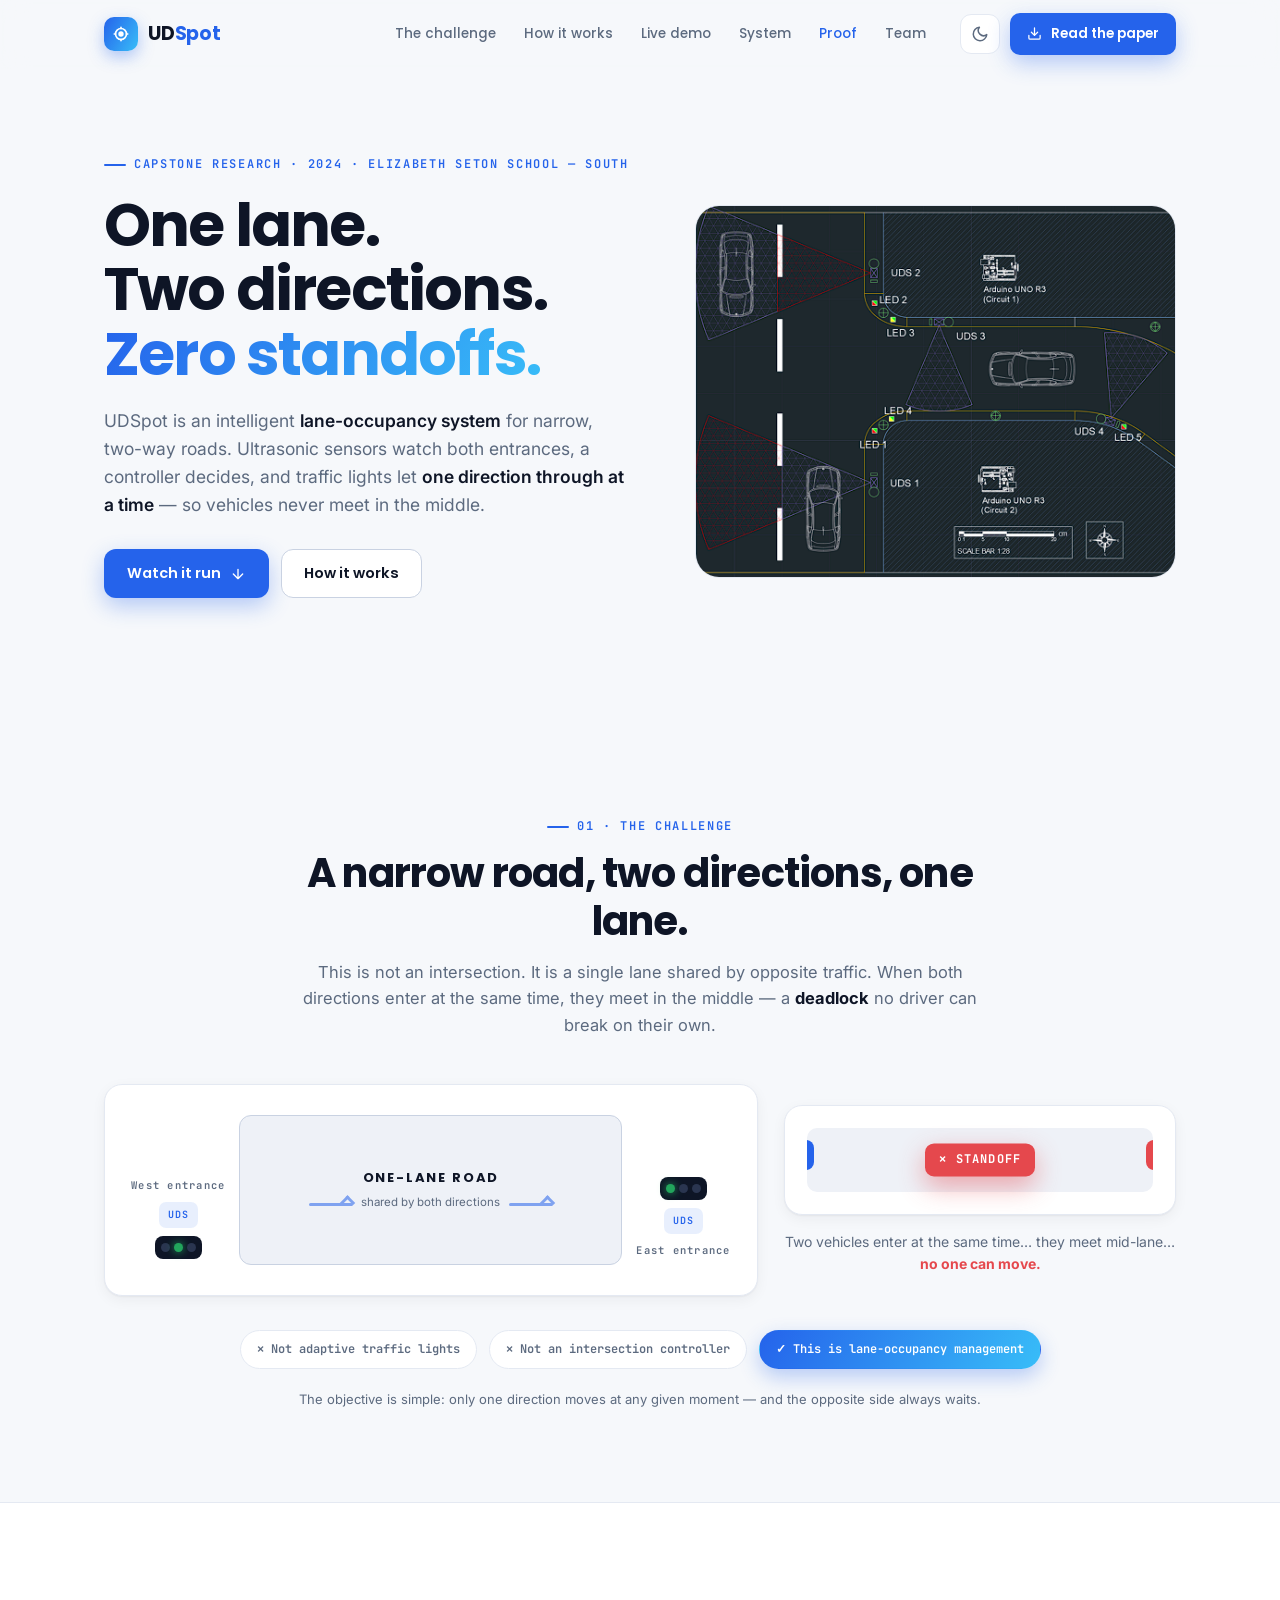
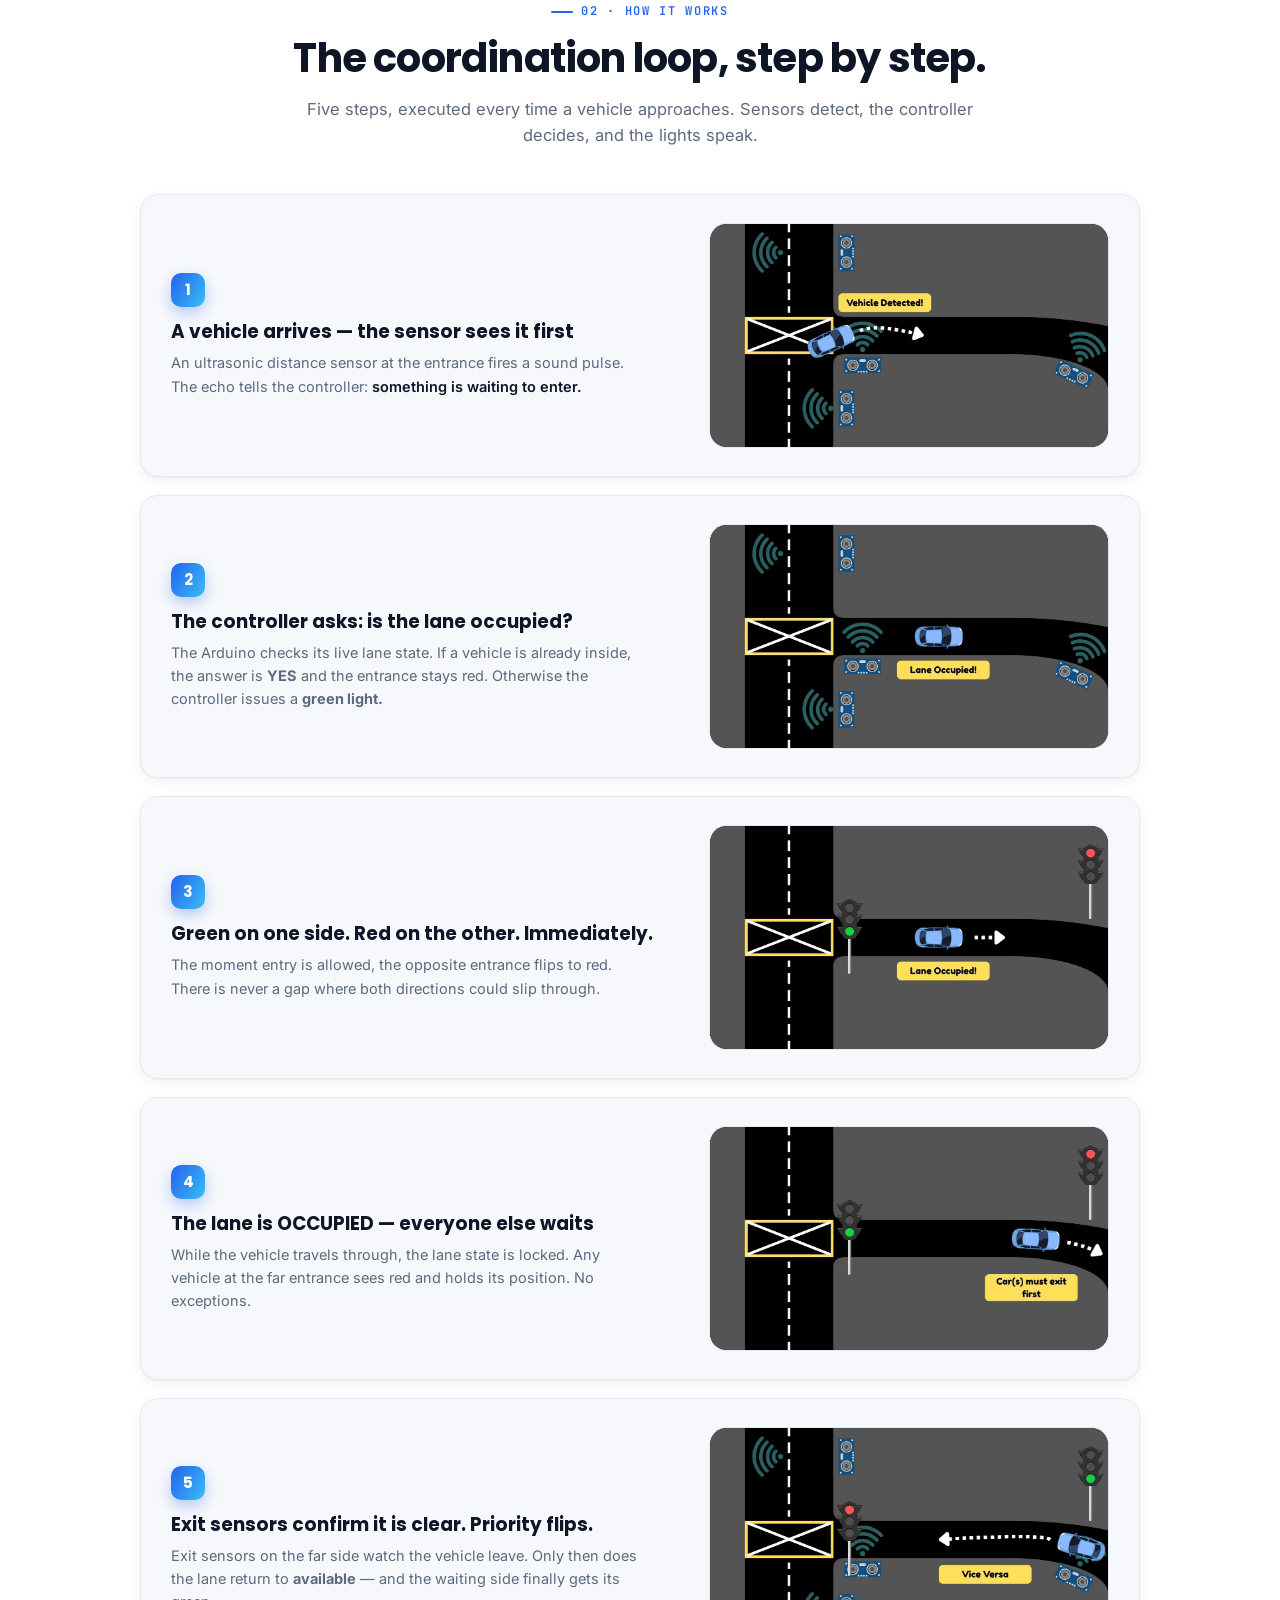
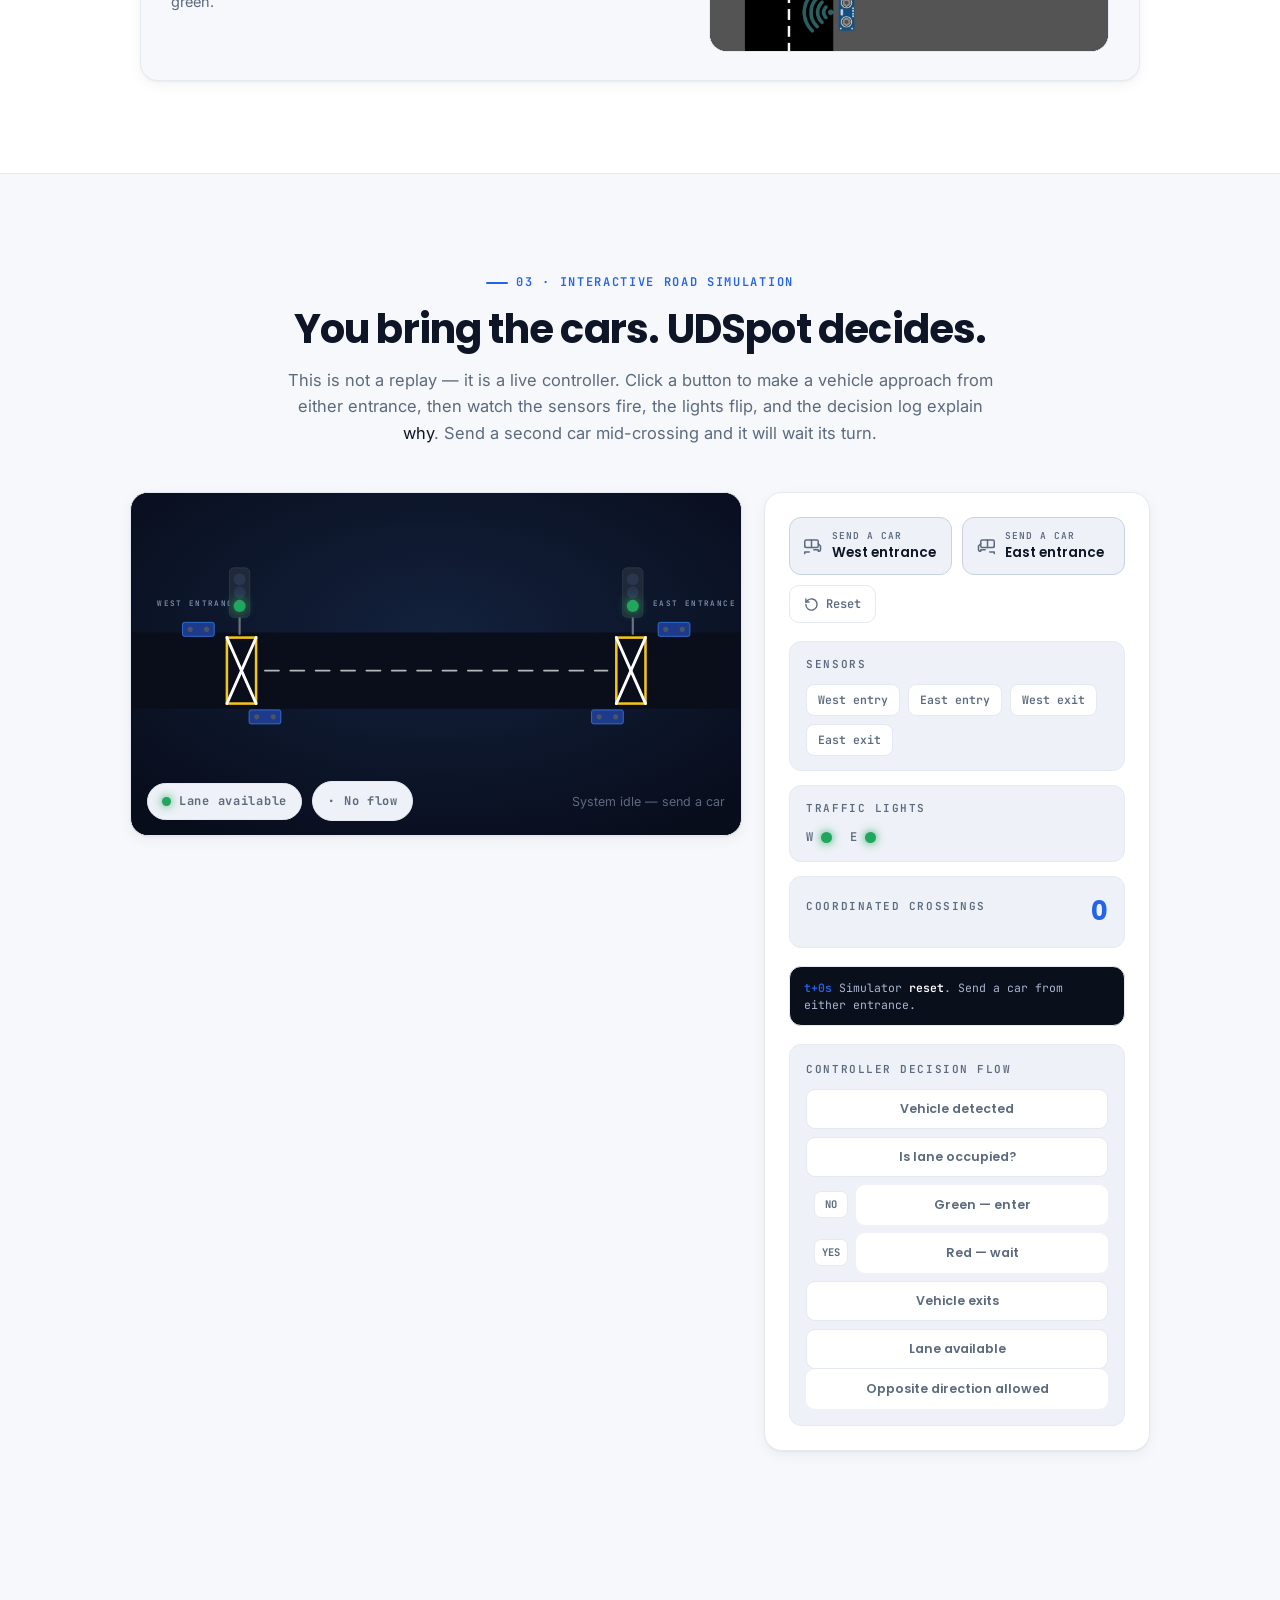
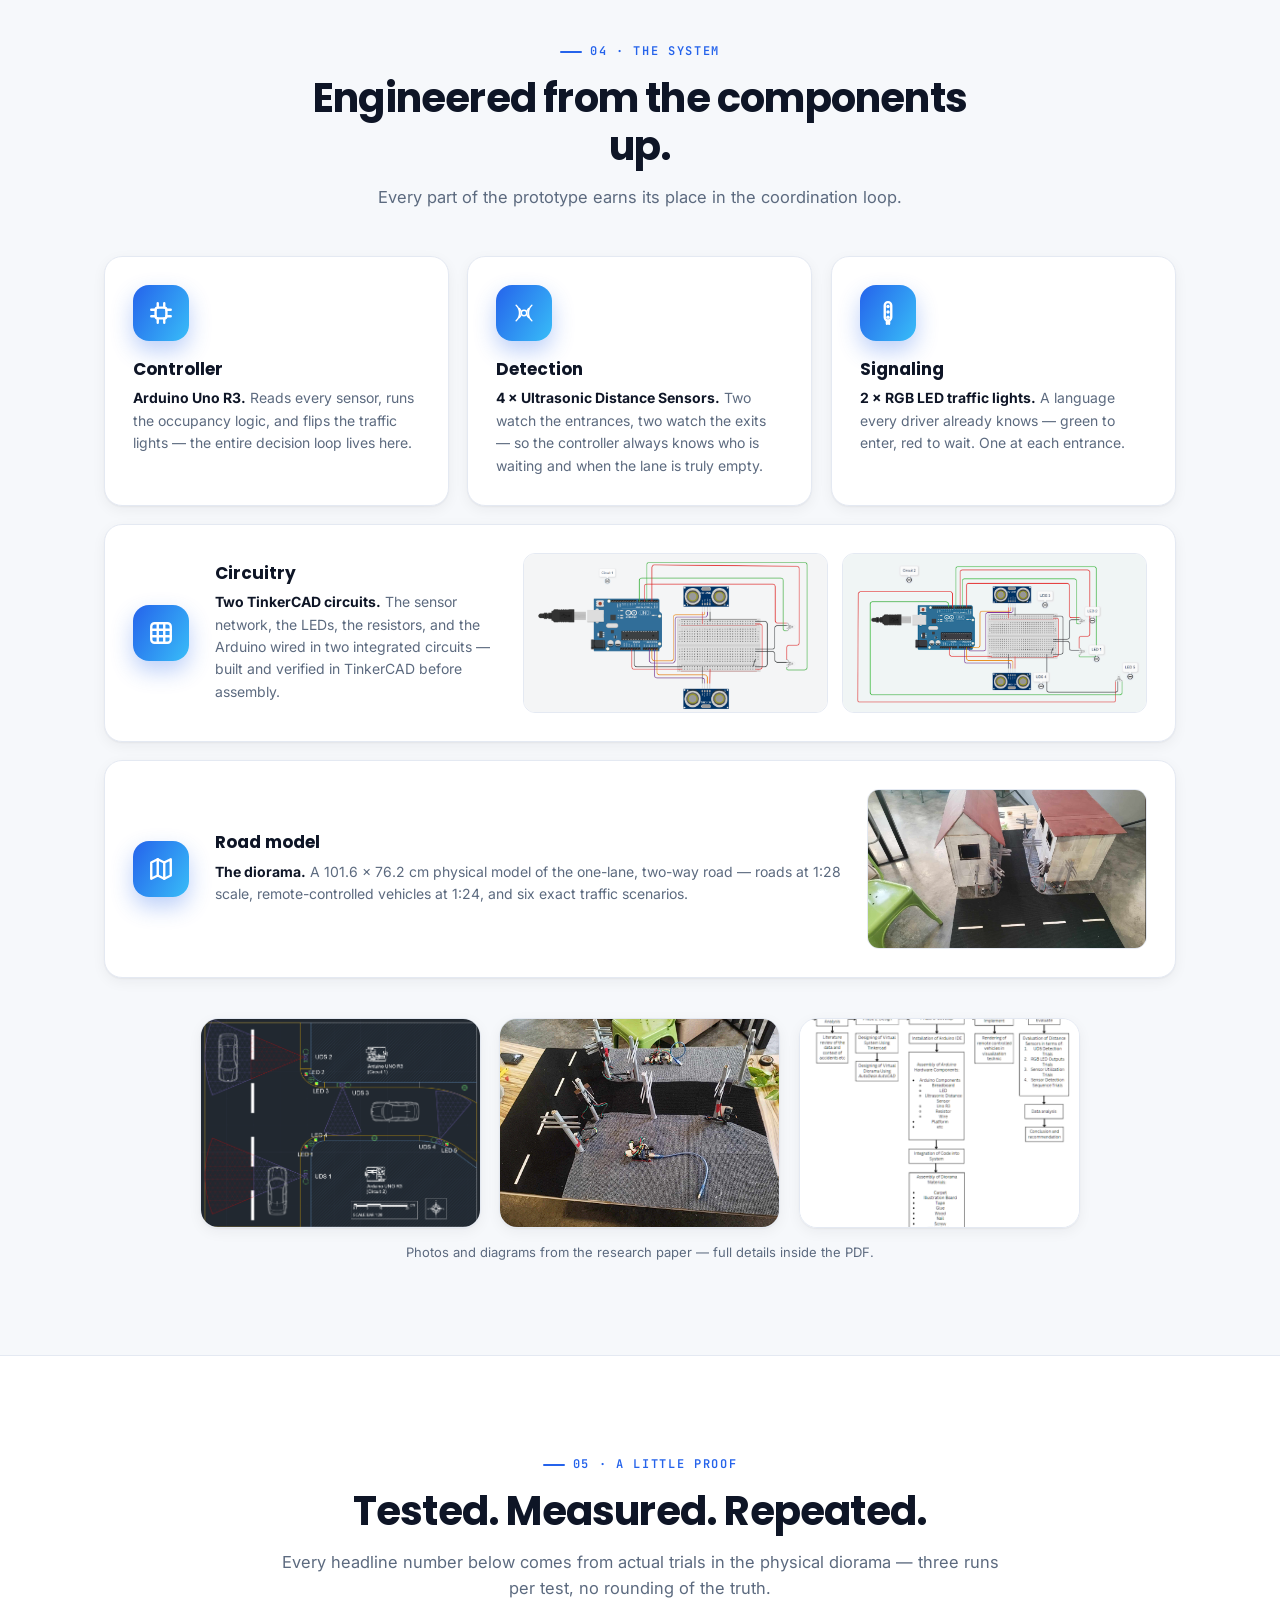
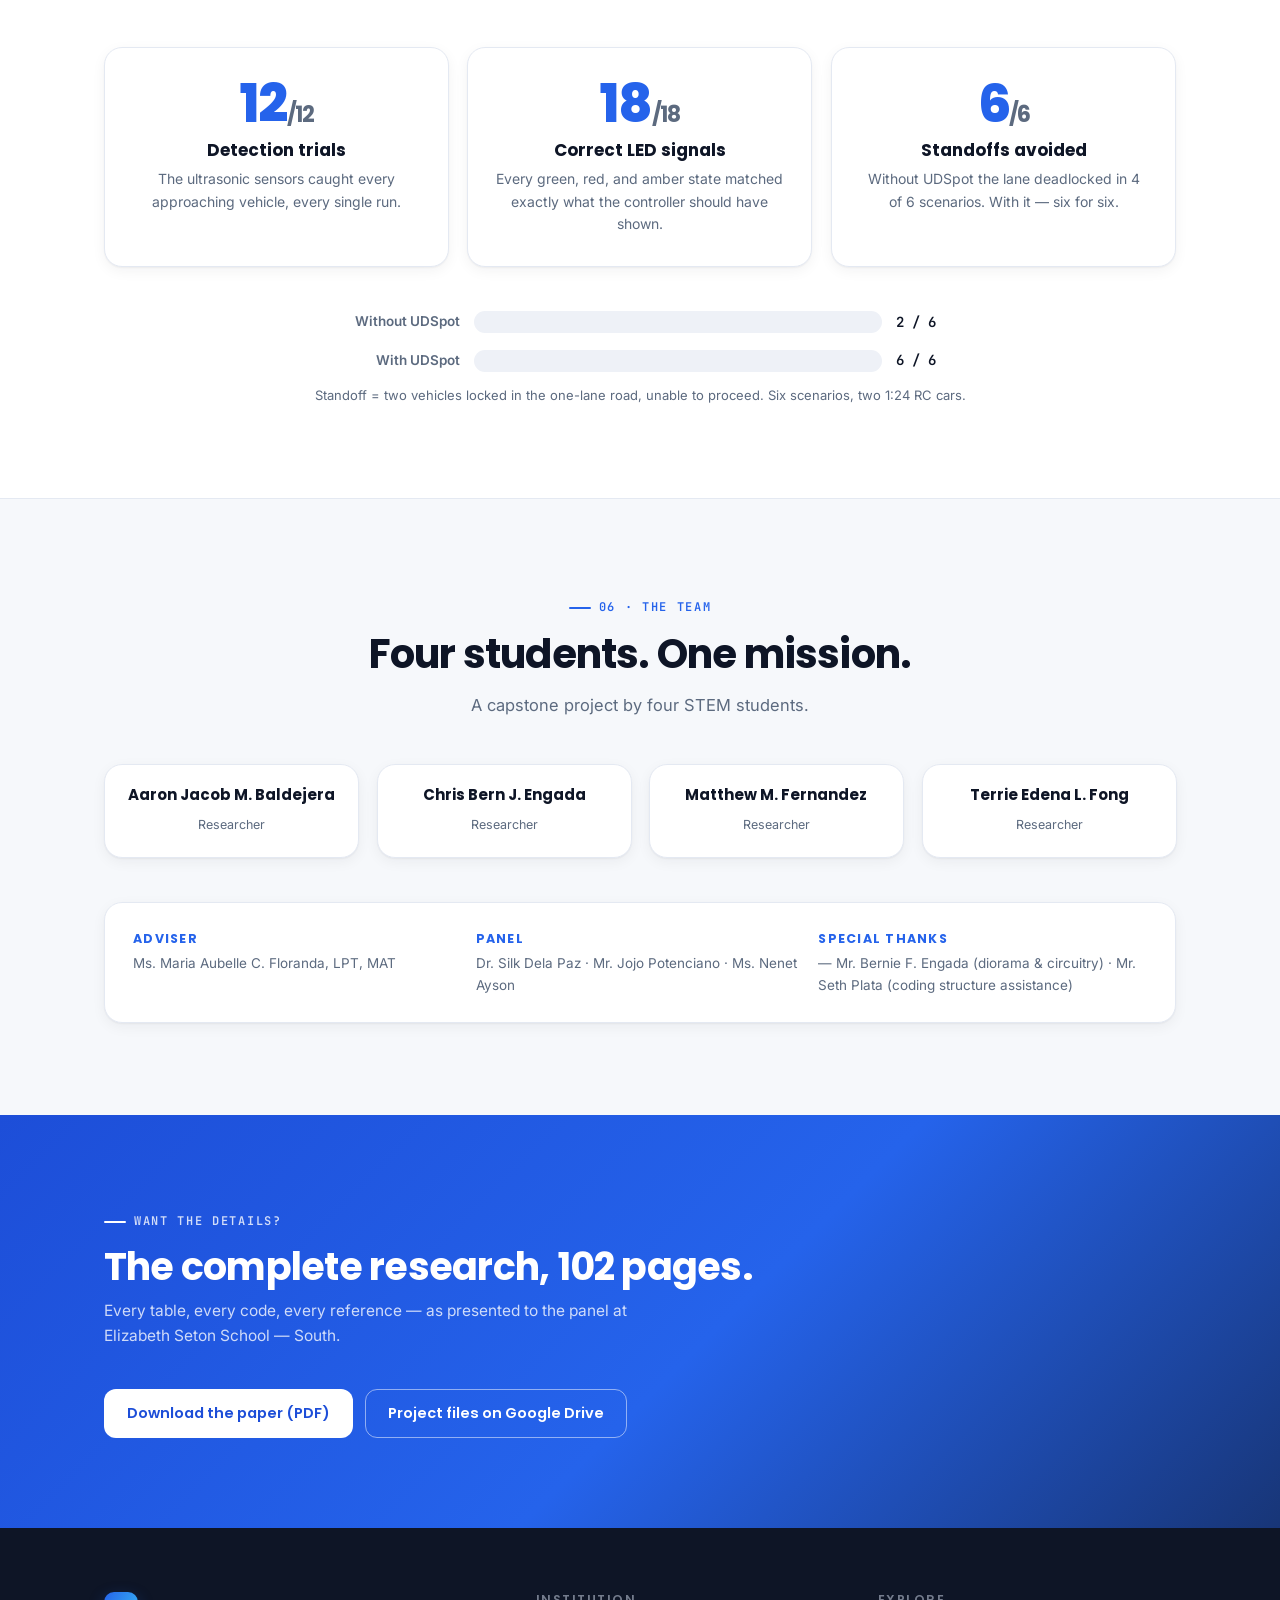
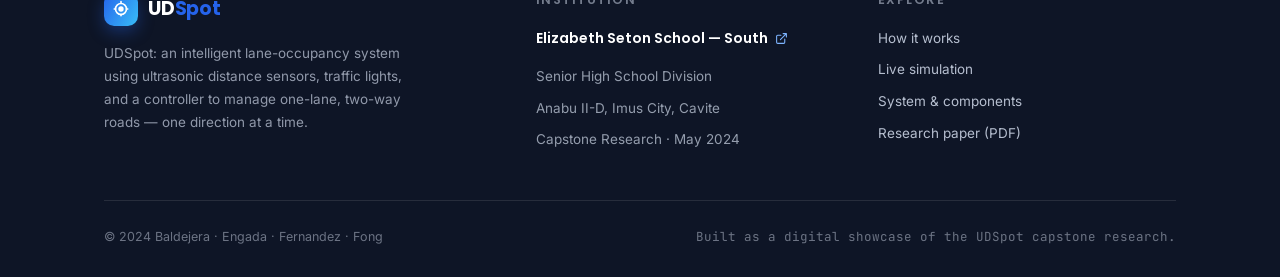
==== commit 6b8271da: "Renumber sections after removing chapter 4" ====
--- a/index.html
+++ b/index.html
@@ -407,7 +407,7 @@
   <section class="section" id="system">
     <div class="container">
       <div class="section-head reveal">
-        <span class="eyebrow">05 · The system</span>
+        <span class="eyebrow">04 · The system</span>
         <h2>Engineered from the components up.</h2>
         <p class="lead reveal reveal-delay-1">Every part of the prototype earns its place in the coordination loop.</p>
       </div>
@@ -481,7 +481,7 @@
   <section class="section section-alt" id="proof">
     <div class="container">
       <div class="section-head reveal">
-        <span class="eyebrow">06 · A little proof</span>
+        <span class="eyebrow">05 · A little proof</span>
         <h2>Tested. Measured. Repeated.</h2>
         <p class="lead reveal reveal-delay-1">Every headline number below comes from actual trials in the physical
         diorama — three runs per test, no rounding of the truth.</p>
@@ -526,7 +526,7 @@
   <section class="section" id="team">
     <div class="container">
       <div class="section-head reveal">
-        <span class="eyebrow">07 · The team</span>
+        <span class="eyebrow">06 · The team</span>
         <h2>Four students. One mission.</h2>
         <p class="lead reveal reveal-delay-1">A capstone project by four STEM students.</p>
       </div>
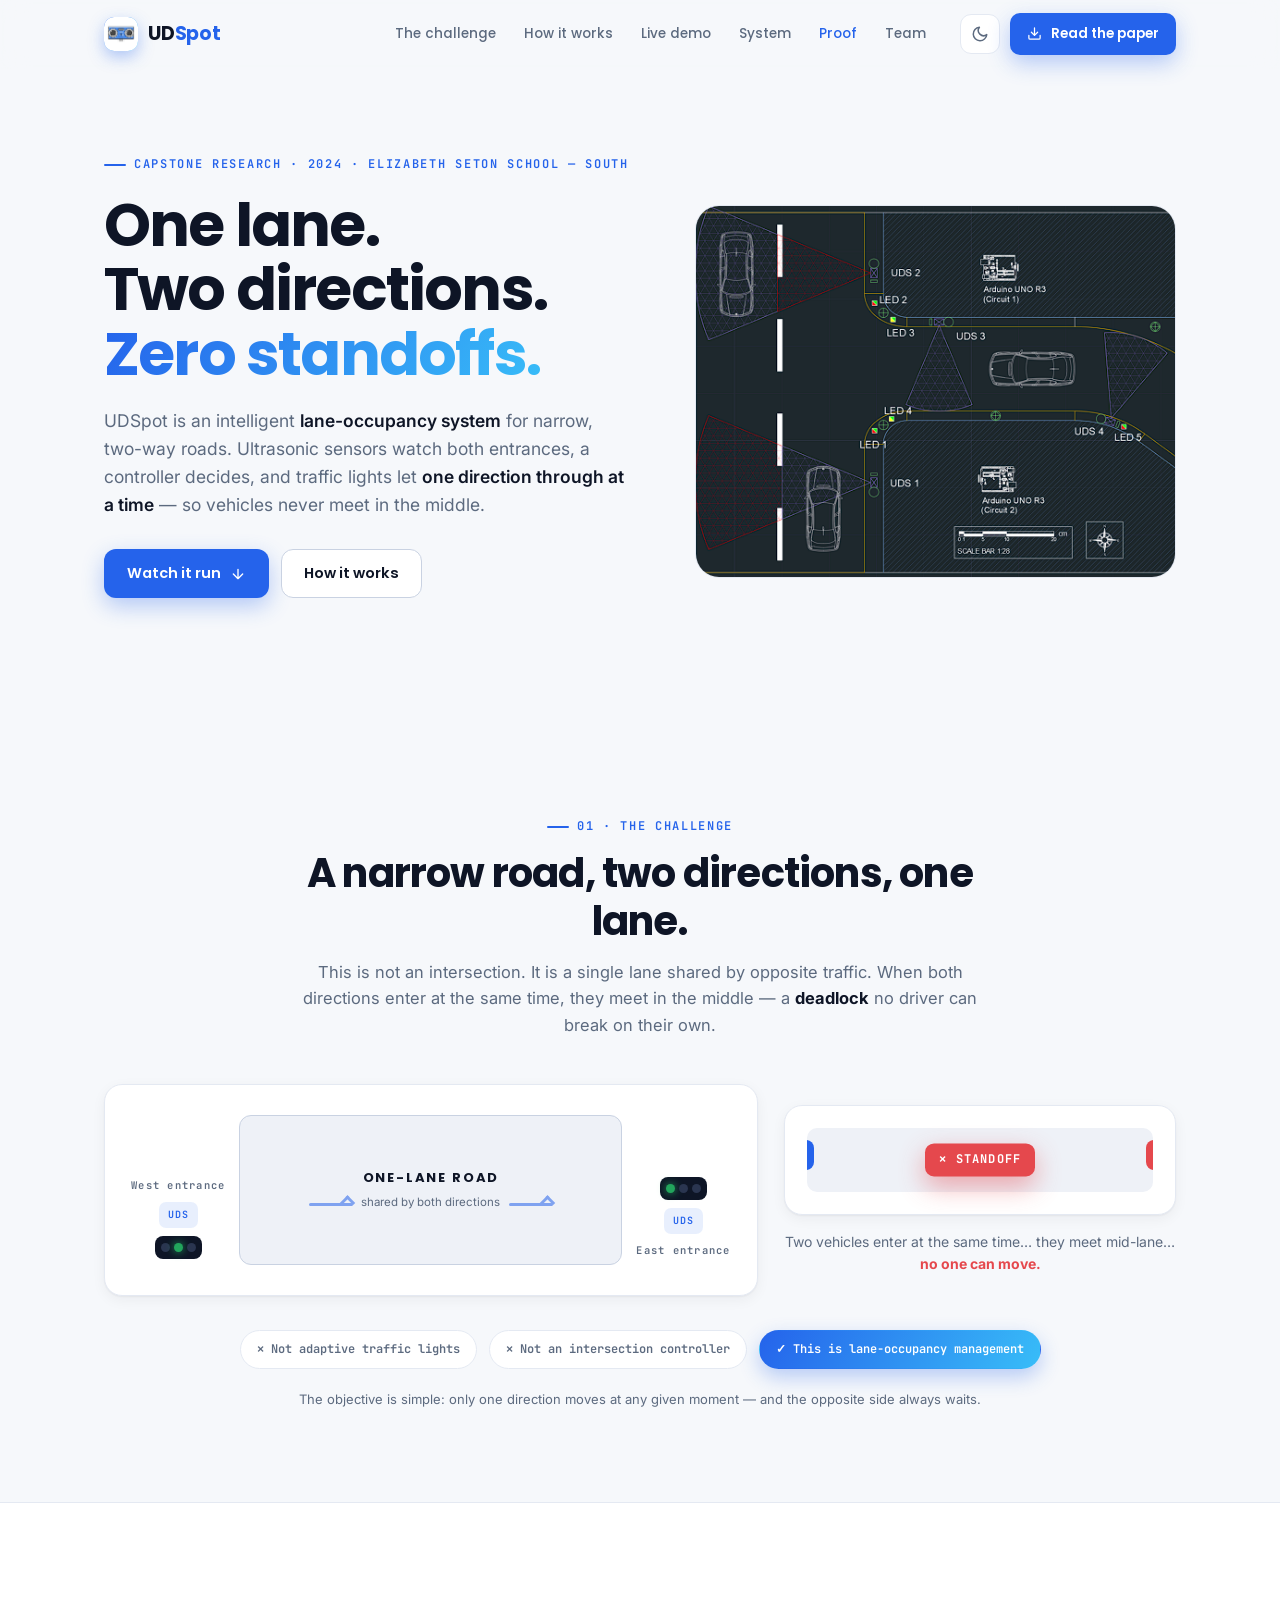
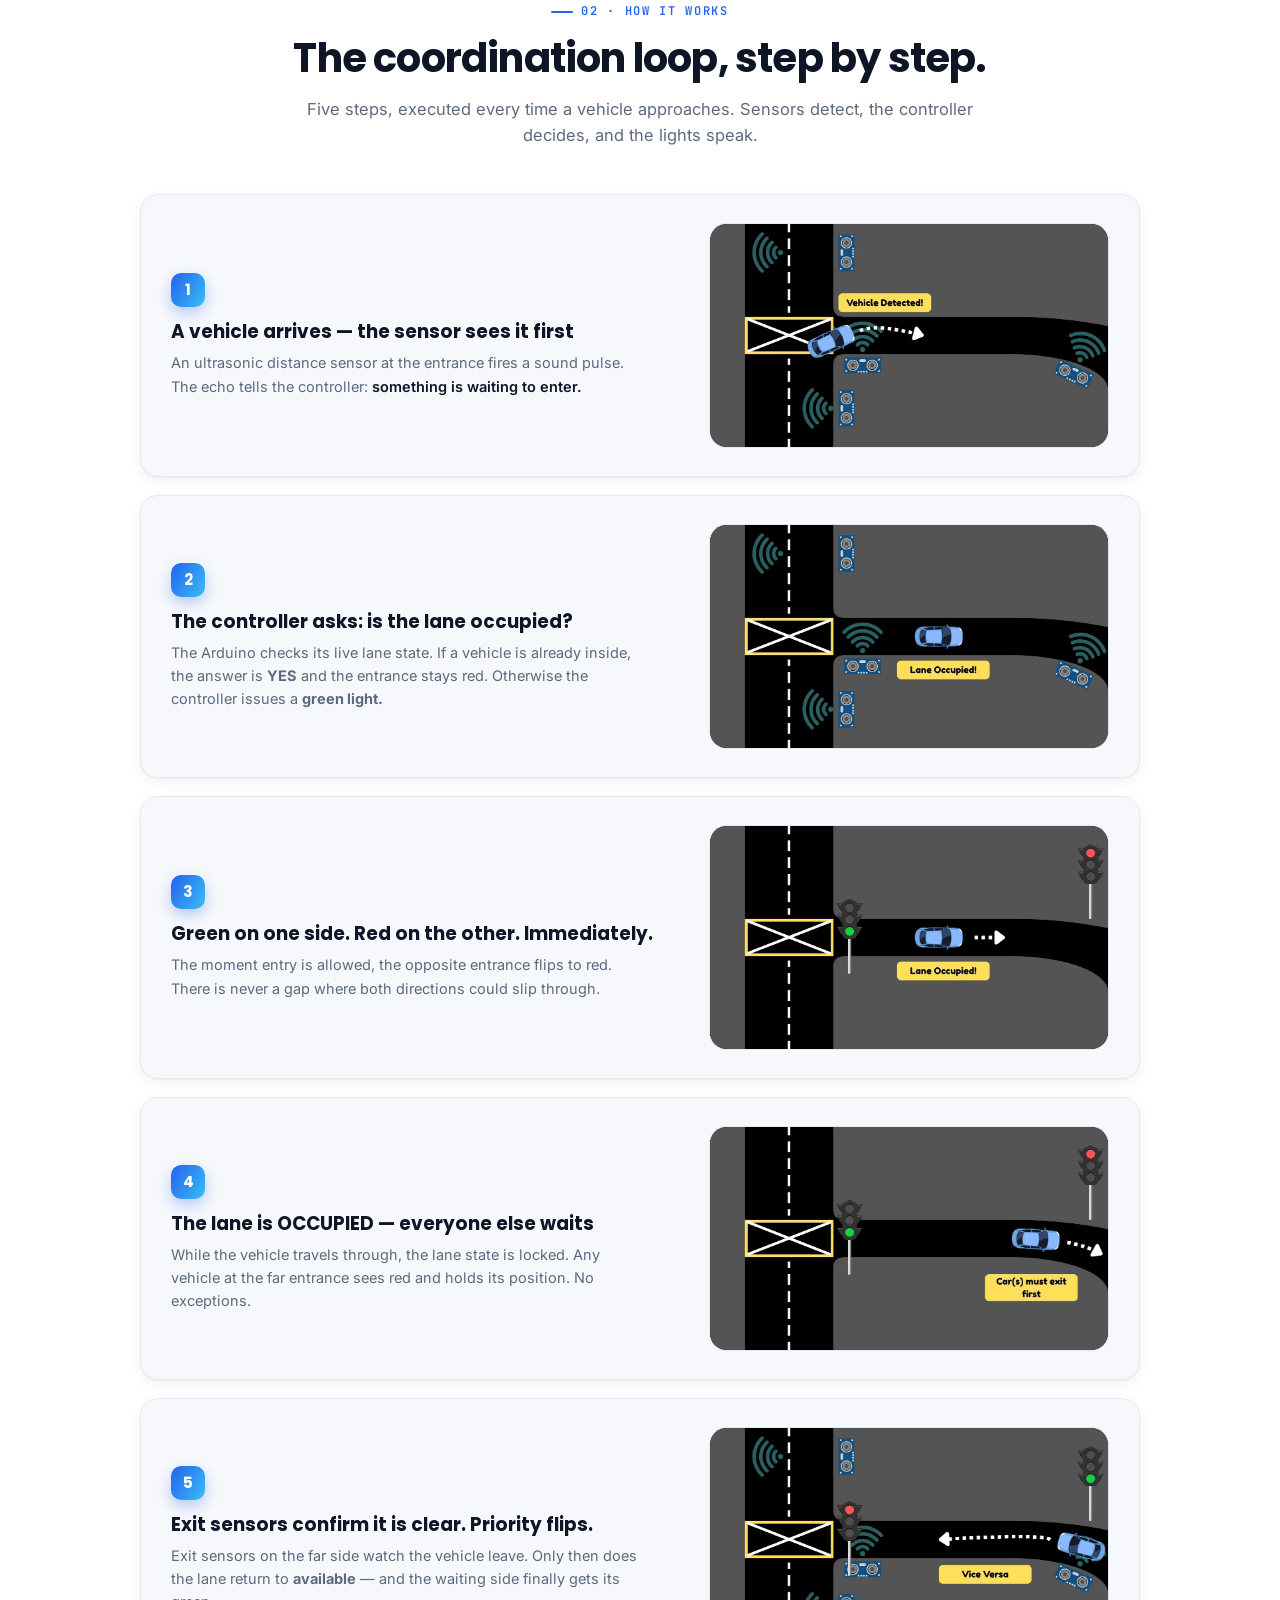
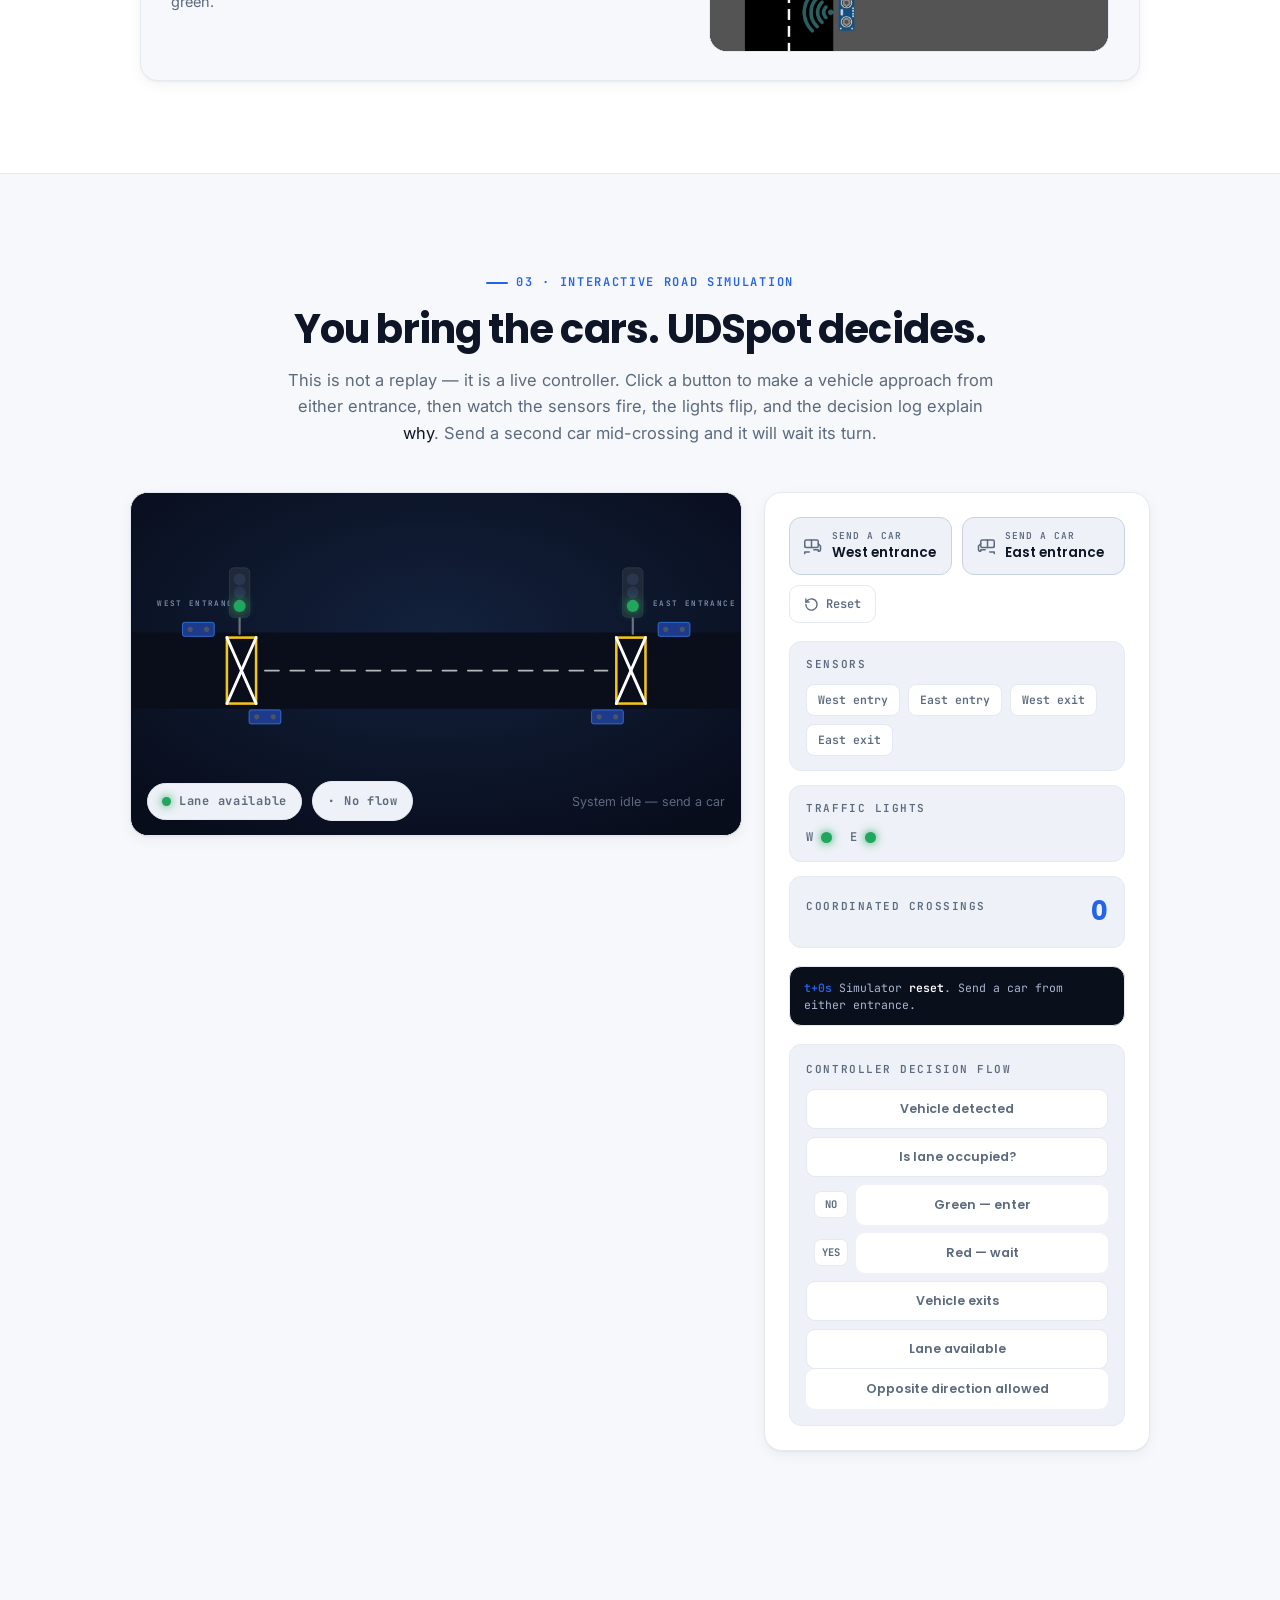
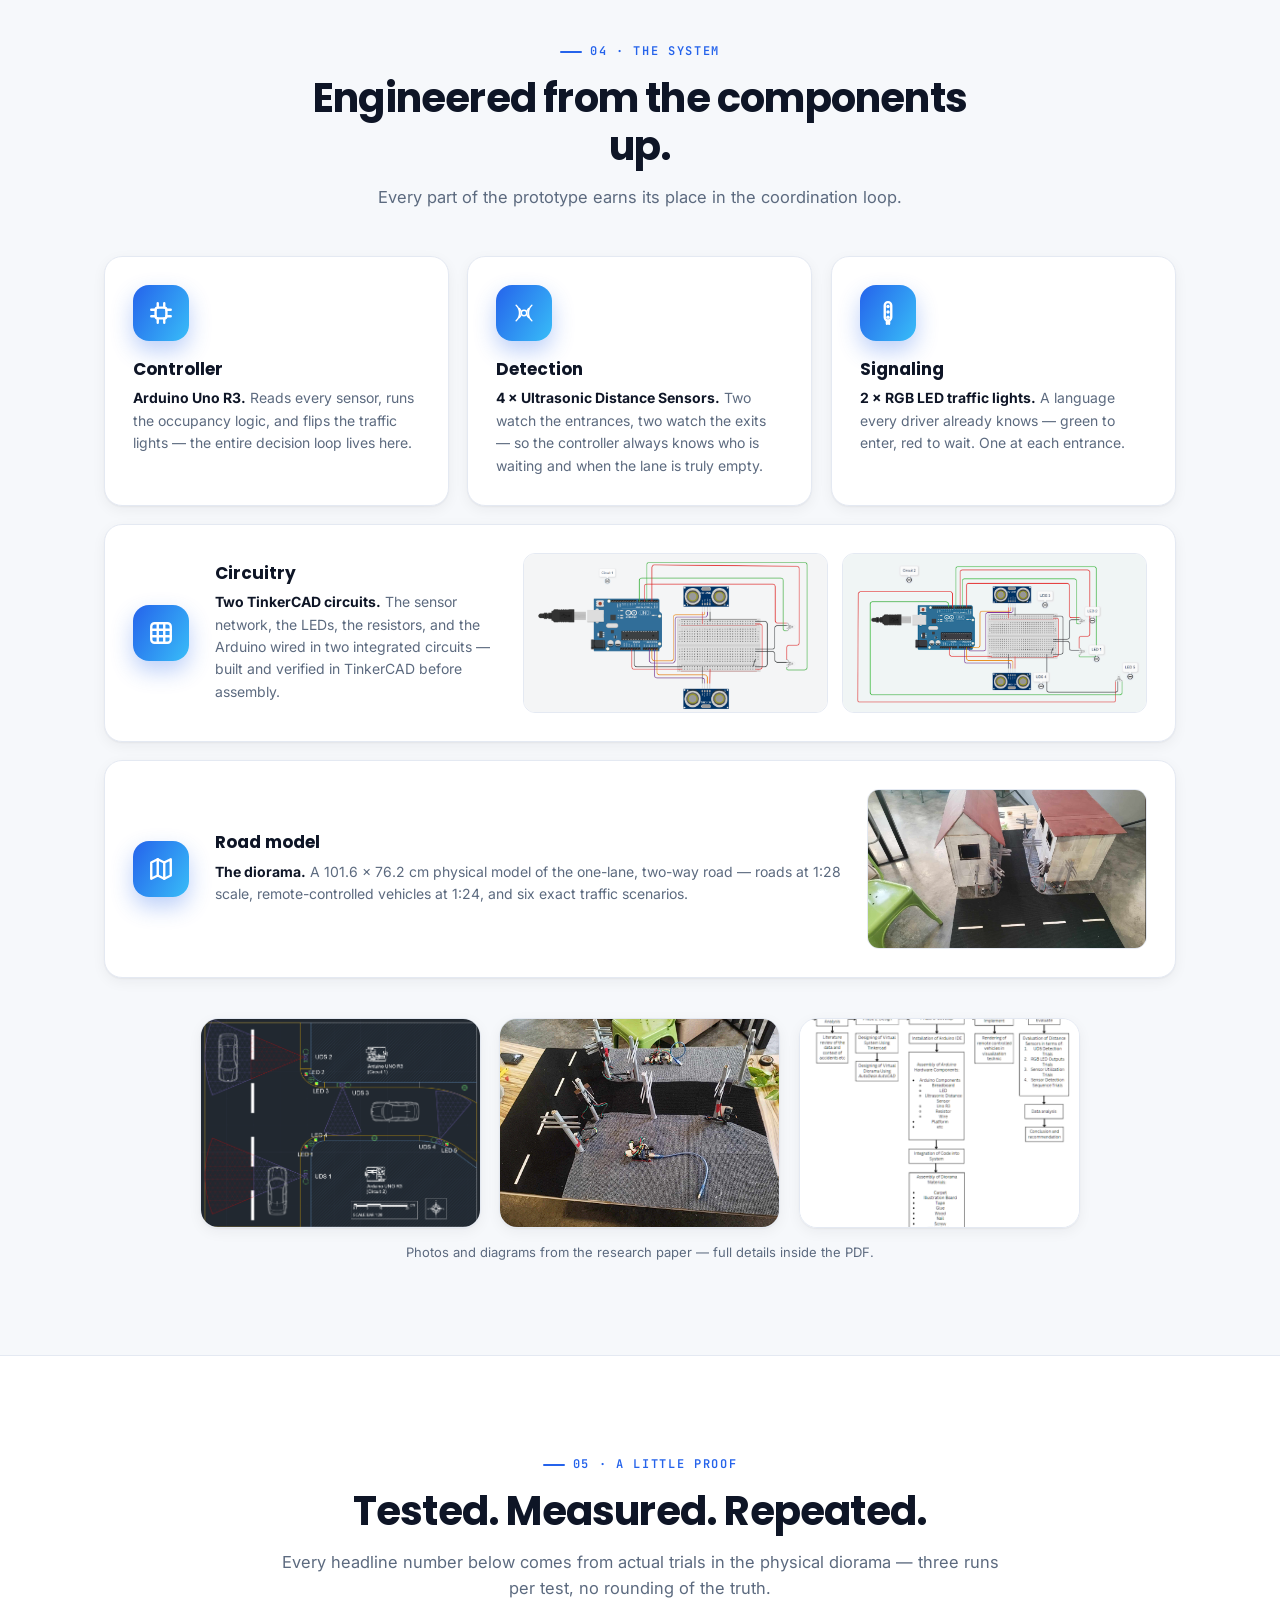
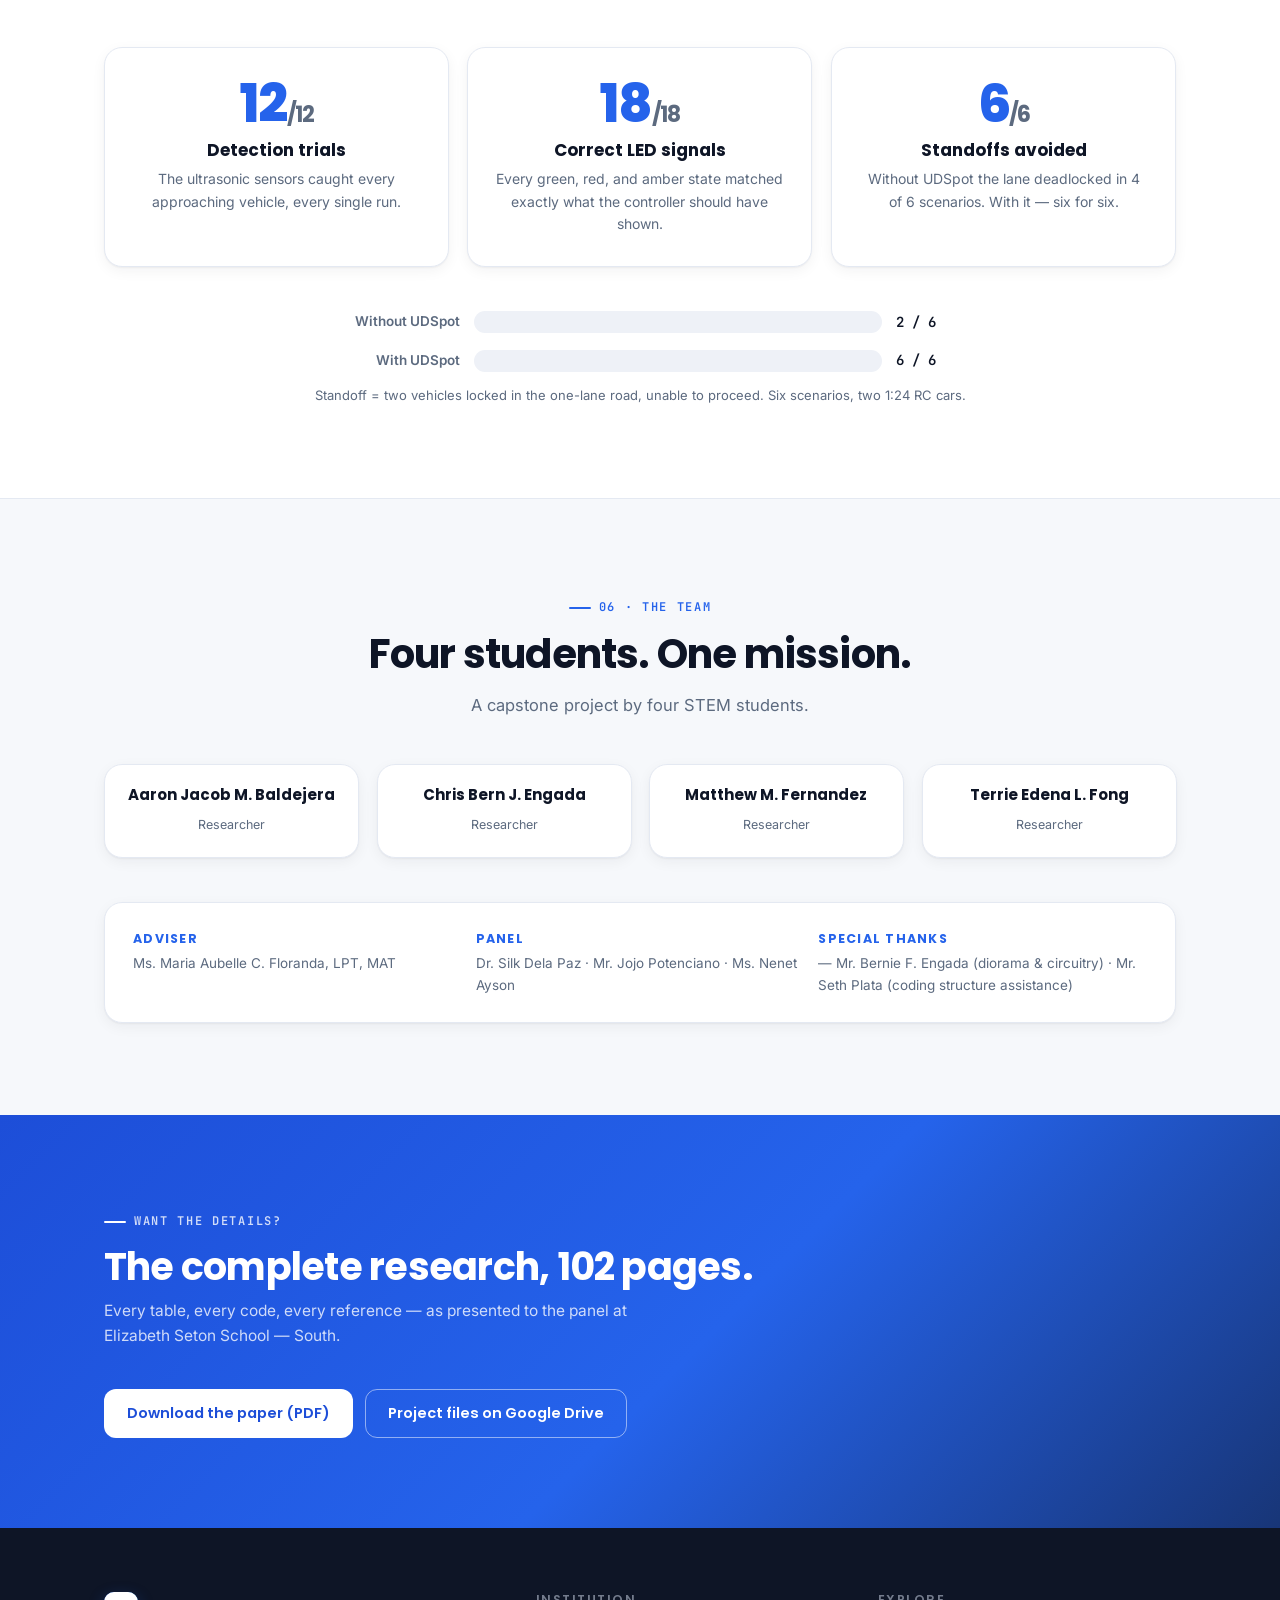
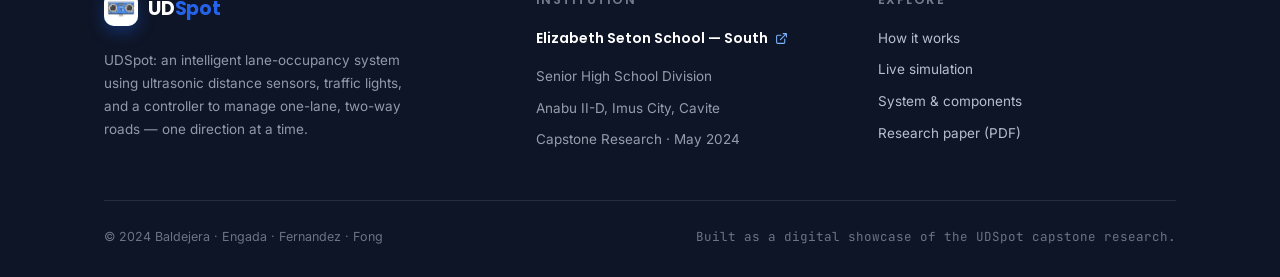
==== commit fbbeac5e: "Use new logo image in header and footer" ====
--- a/index.html
+++ b/index.html
@@ -19,7 +19,7 @@
   <div class="container header-inner">
     <a class="brand" href="#top" aria-label="UDSpot — back to top">
       <span class="brand-mark" aria-hidden="true">
-        <svg viewBox="0 0 24 24" width="18" height="18" fill="none" stroke="currentColor" stroke-width="2.2" stroke-linecap="round"><circle cx="12" cy="12" r="7.3"/><circle cx="12" cy="12" r="2.5" fill="currentColor"/><path d="M12 3v1.8M12 19.2V21M3 12h1.8M19.2 12H21"/></svg>
+        <img src="assets/images/logo.png" alt="" class="brand-logo">
       </span>
       <span class="brand-name">UD<em>Spot</em></span>
     </a>
@@ -578,7 +578,7 @@
       <div class="footer-brand">
         <a class="brand" href="#top">
           <span class="brand-mark" aria-hidden="true">
-            <svg viewBox="0 0 24 24" width="18" height="18" fill="none" stroke="currentColor" stroke-width="2.2" stroke-linecap="round"><circle cx="12" cy="12" r="7.3"/><circle cx="12" cy="12" r="2.5" fill="currentColor"/><path d="M12 2v1.8M12 19.2V21M3 12h1.8M19.2 12H21"/></svg>
+            <img src="assets/images/logo.png" alt="" class="brand-logo">
           </span>
           <span class="brand-name">UD<em>Spot</em></span>
         </a>
--- a/assets/css/styles.css
+++ b/assets/css/styles.css
@@ -168,6 +168,7 @@
   box-shadow: 0 6px 16px rgba(37, 99, 235, 0.35);
   transition: transform 0.3s cubic-bezier(0.34, 1.56, 0.64, 1);
 }
+.brand-logo { width: 34px; height: 34px; border-radius: 10px; object-fit: cover; display: block; }
 .brand:hover .brand-mark { transform: rotate(-14deg) scale(1.06); }
 
 .nav-links { display: flex; gap: 4px; margin-left: auto; }
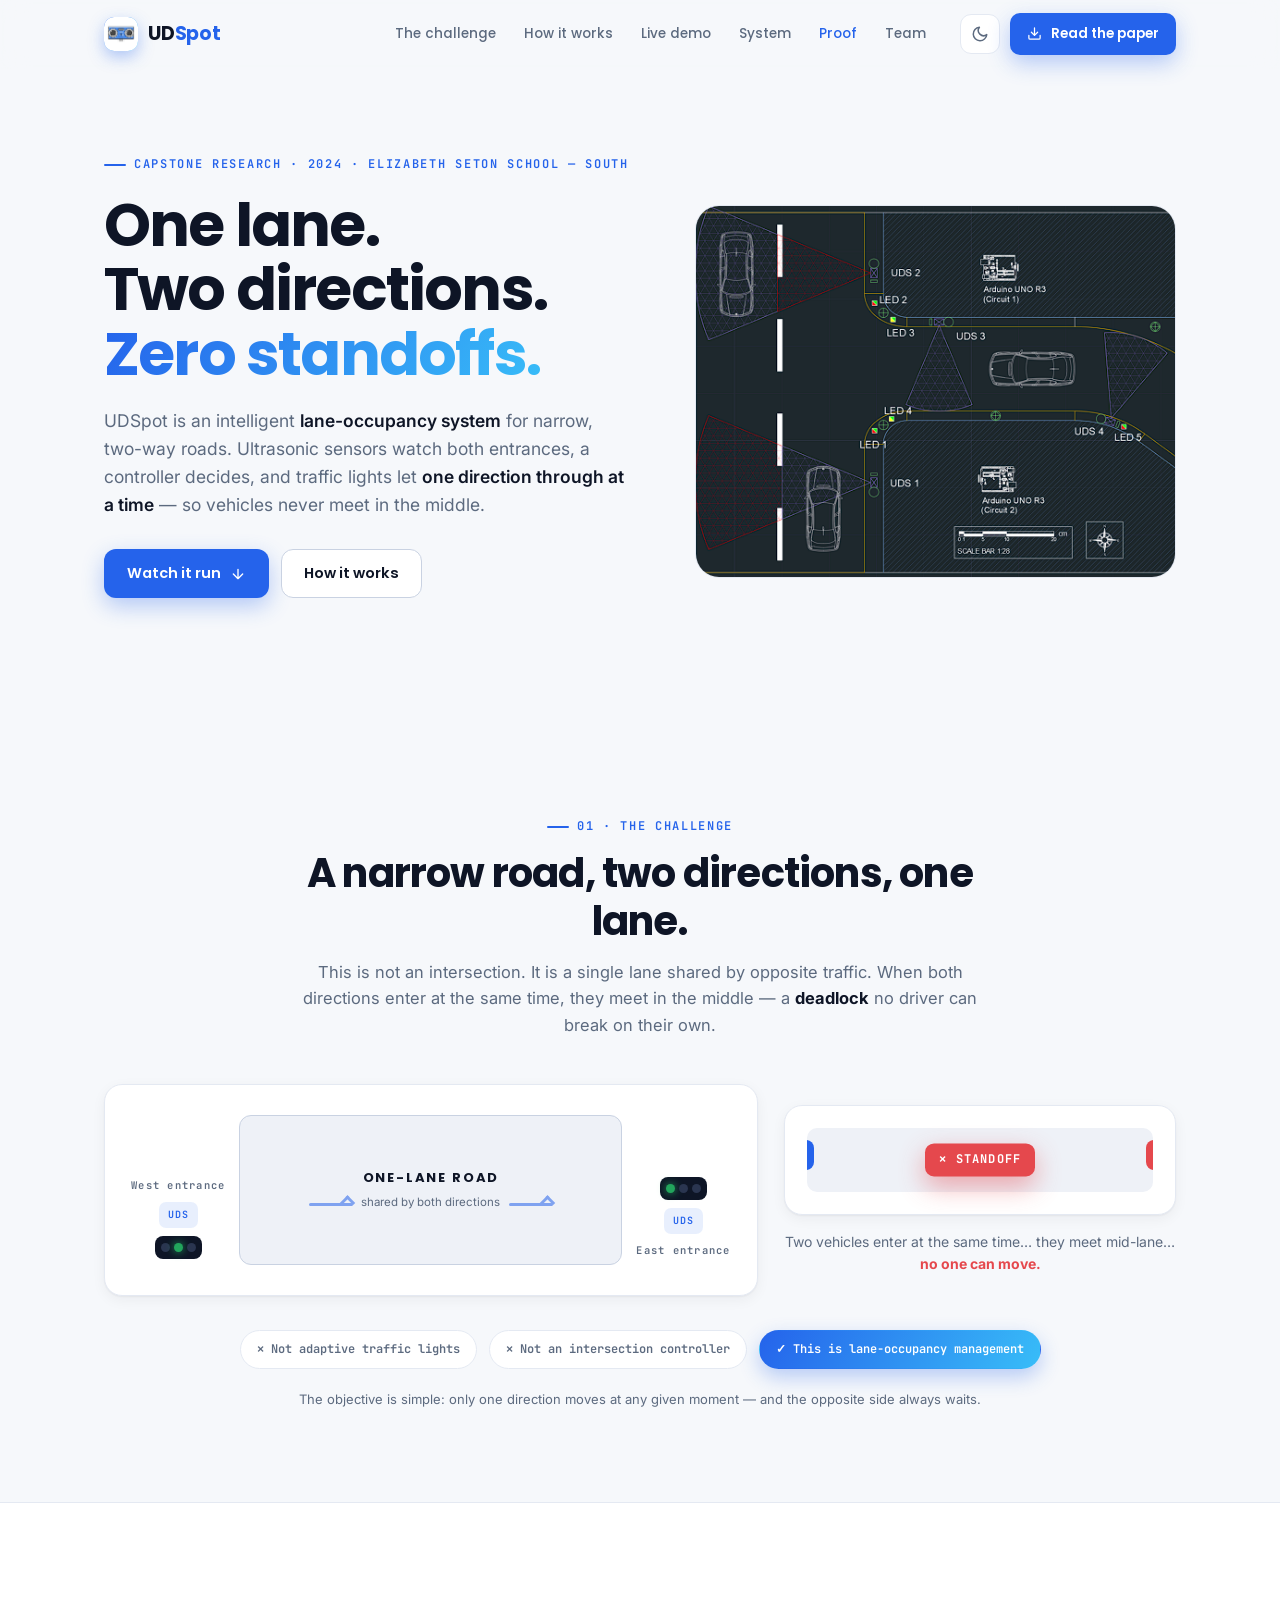
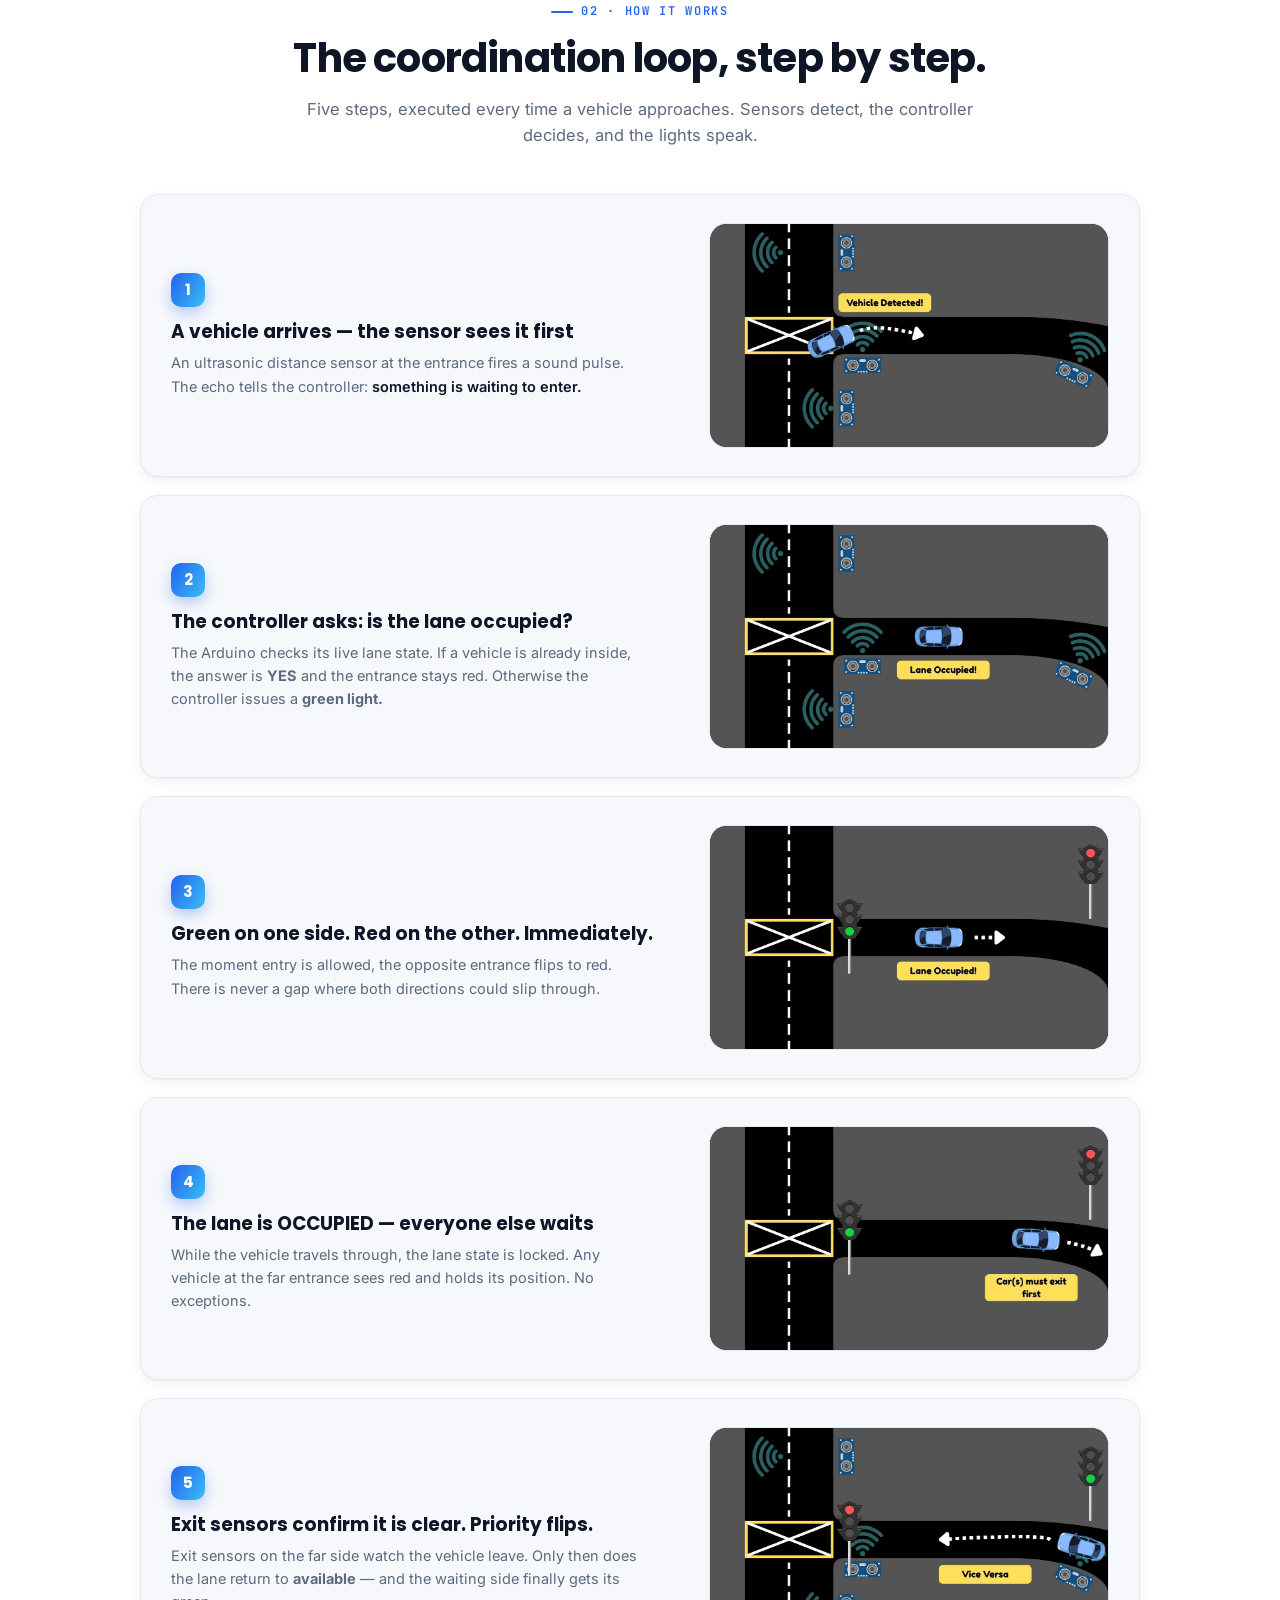
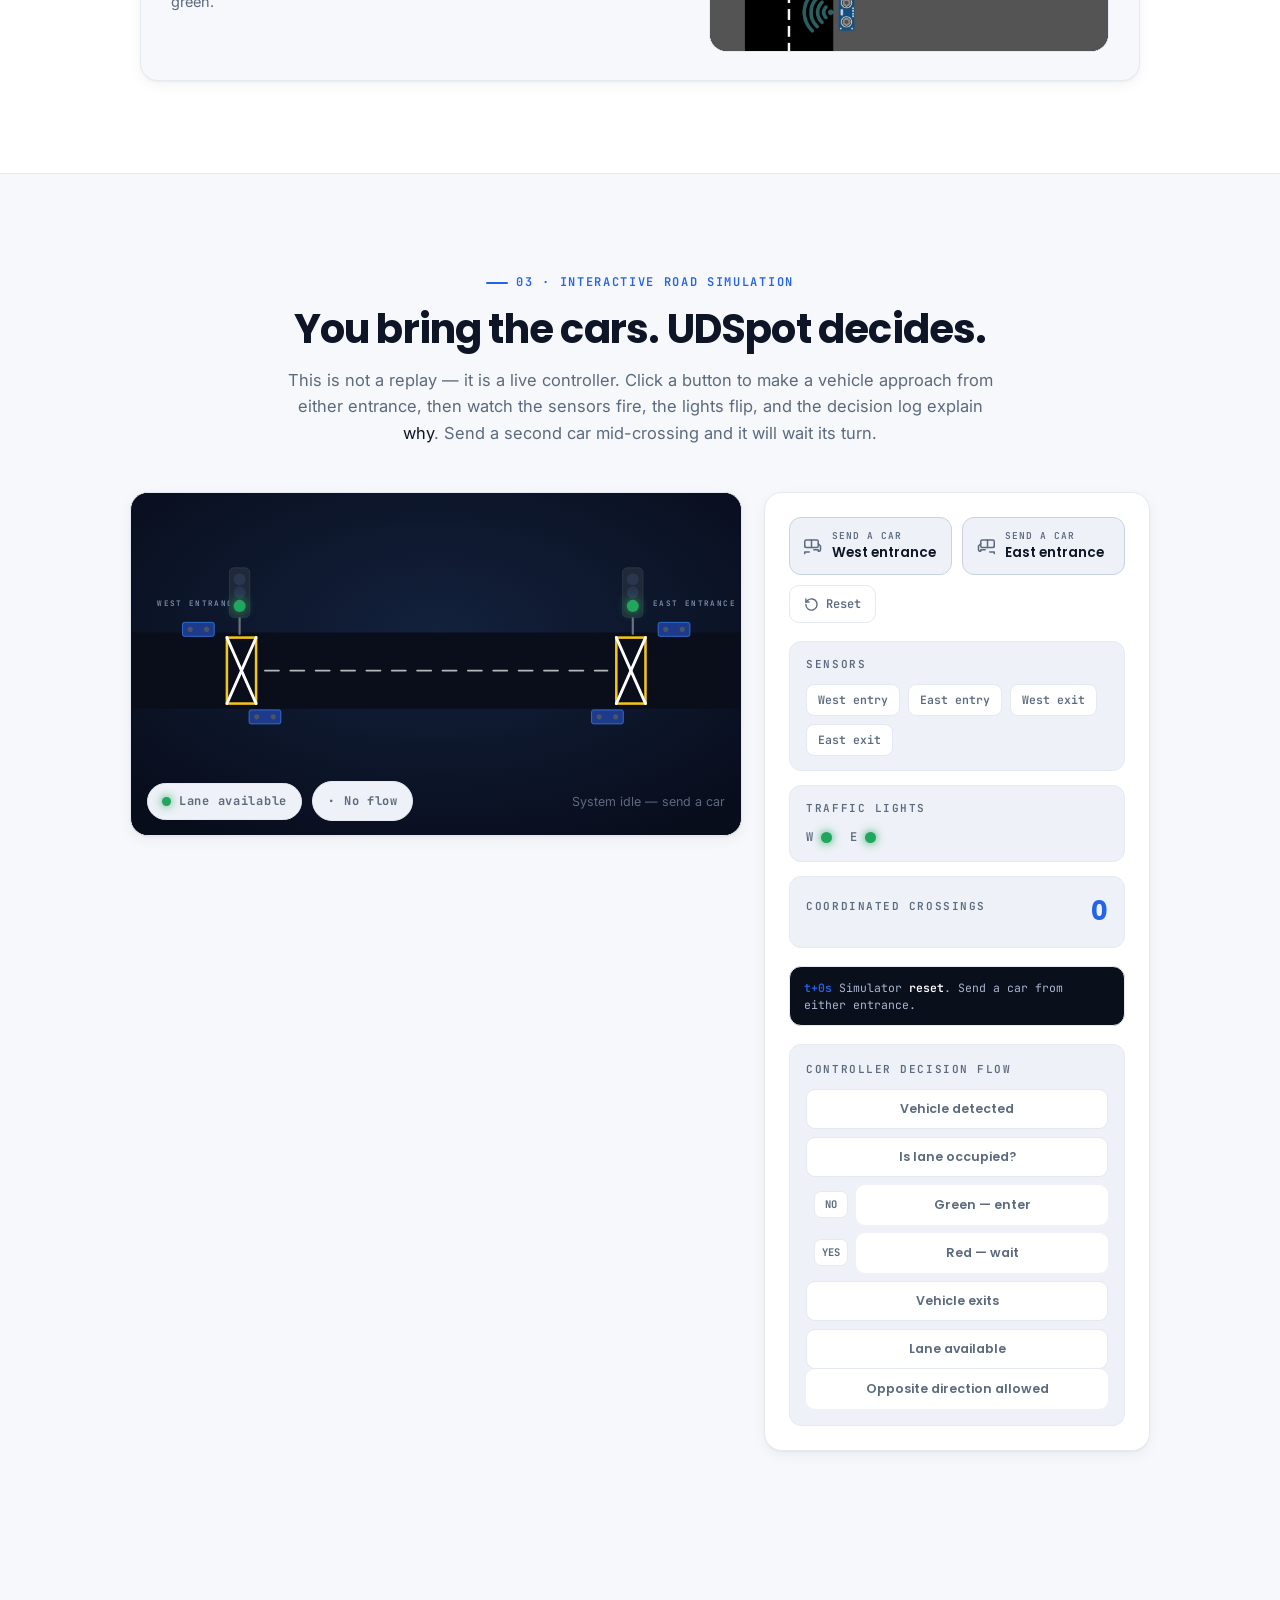
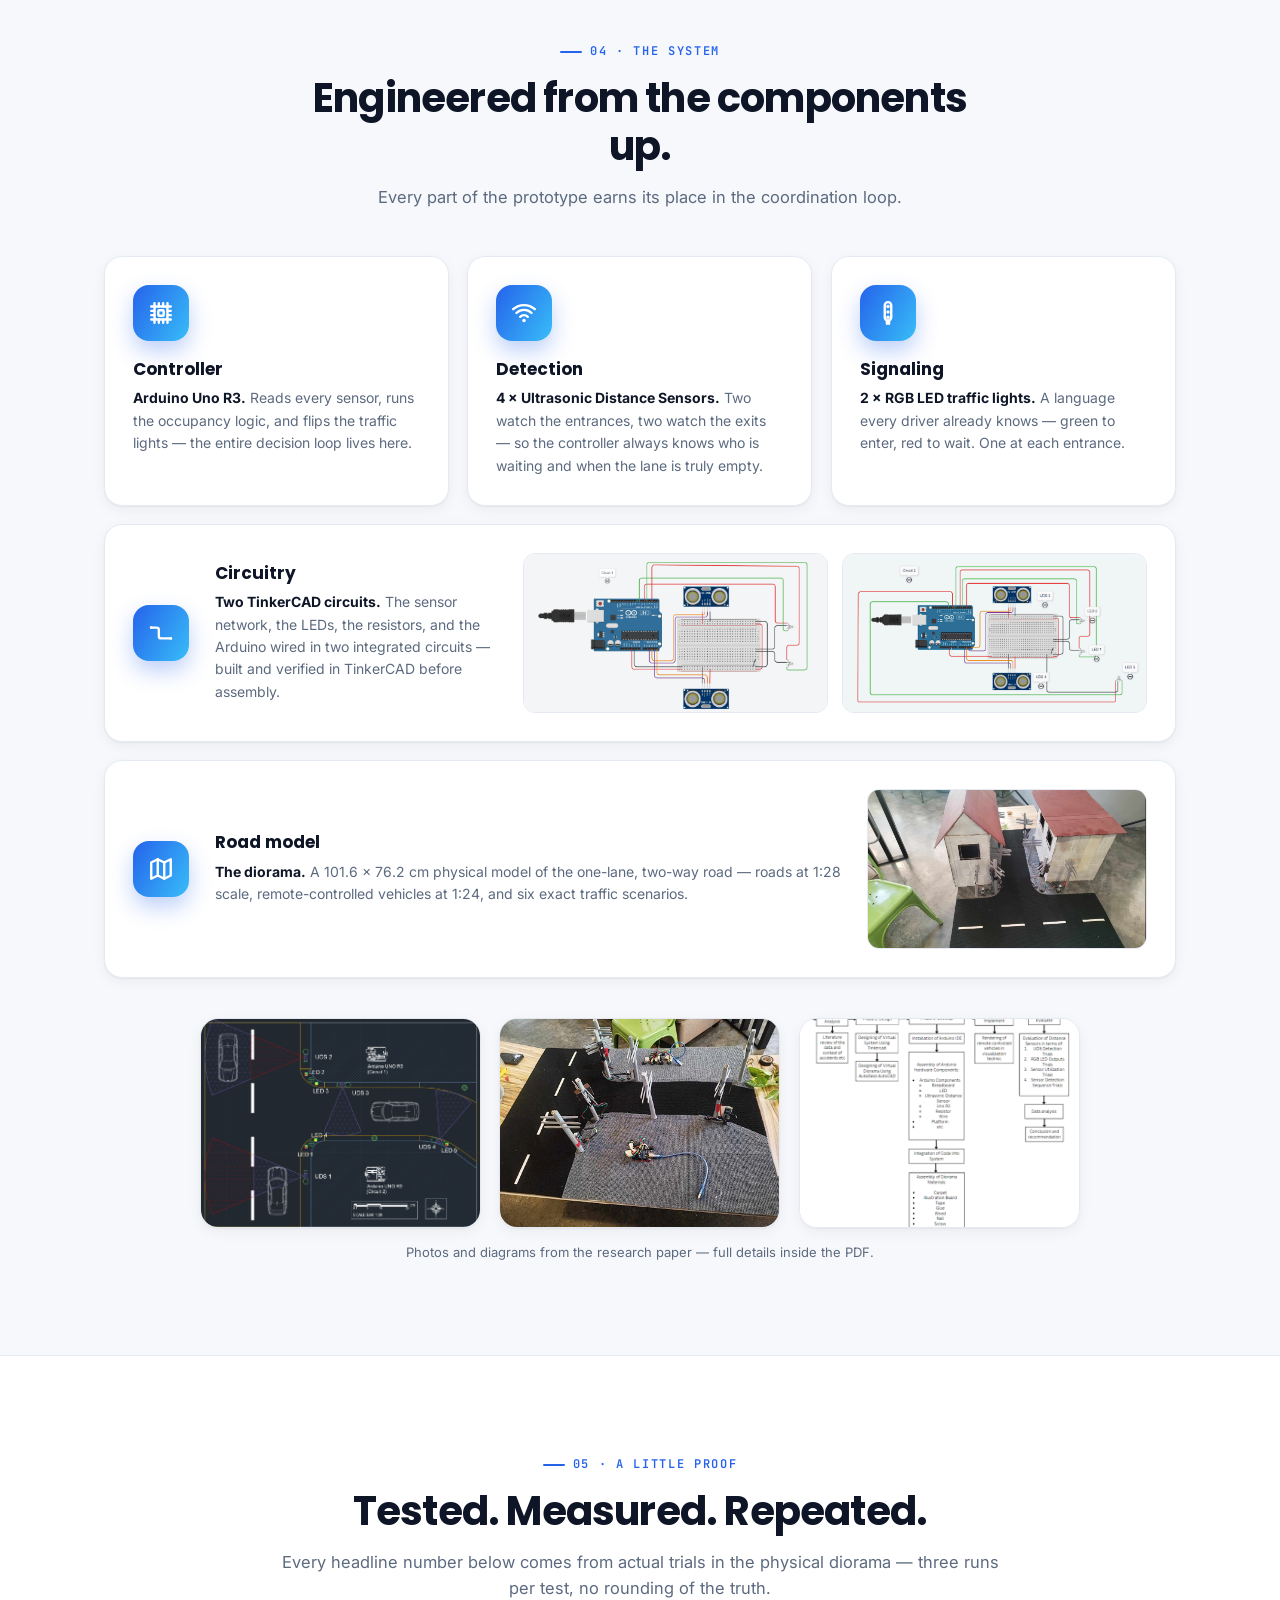
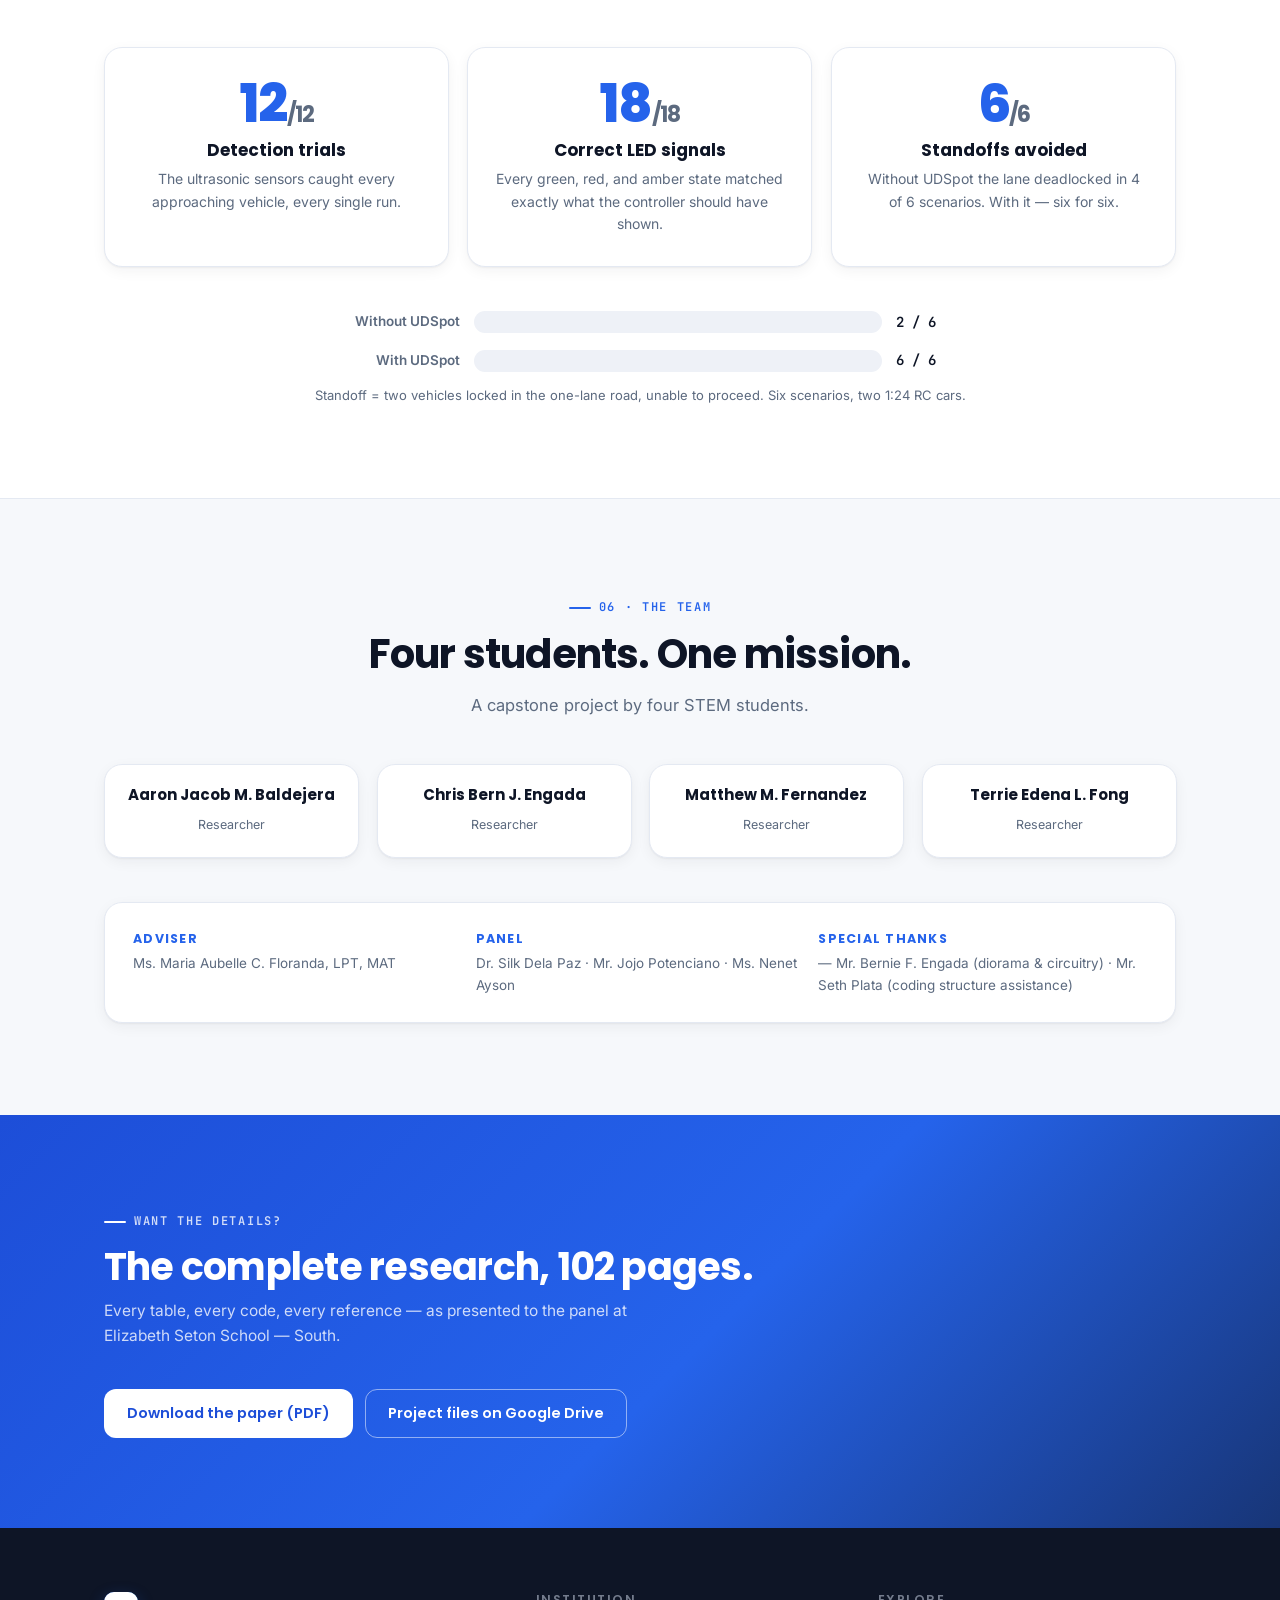
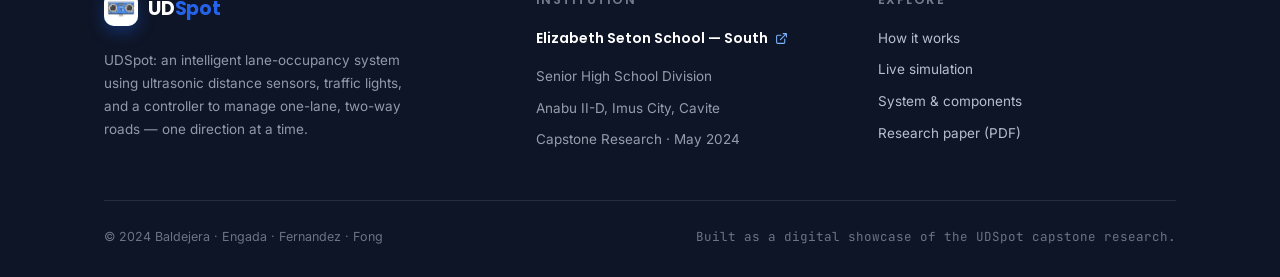
==== commit f5c6d0c8: "Replace system icons with CPU, wifi, and wire" ====
--- a/index.html
+++ b/index.html
@@ -414,8 +414,8 @@
 
       <div class="comp-grid">
         <article class="comp reveal">
-          <span class="comp-icon icon-chip" aria-hidden="true">
-            <svg viewBox="0 0 24 24" fill="none" stroke="currentColor" stroke-width="2.2" stroke-linecap="round" stroke-linejoin="round"><rect x="7" y="7" width="10" height="10" rx="2"/><path d="M9 3v4M15 3v4M9 17v4M15 17v4M3 9h4M3 15h4M17 9h4M17 15h4"/></svg>
+          <span class="comp-icon icon-cpu" aria-hidden="true">
+            <svg viewBox="0 0 24 24" fill="none" stroke="currentColor" stroke-width="2.2" stroke-linecap="round" stroke-linejoin="round"><rect x="6" y="6" width="12" height="12" rx="2"/><rect x="9.5" y="9.5" width="5" height="5" rx="1"/><path d="M6 3v3M6 18v3M10 3v3M10 18v3M14 3v3M14 18v3M18 3v3M18 18v3M3 6h3M18 6h3M3 10h3M18 10h3M3 14h3M18 14h3M3 18h3M18 18h3"/></svg>
           </span>
           <h3>Controller</h3>
           <p><strong>Arduino Uno R3.</strong> Reads every sensor, runs the occupancy logic, and flips the traffic
@@ -423,8 +423,8 @@
         </article>
 
         <article class="comp reveal reveal-delay-1">
-          <span class="comp-icon icon-wave" aria-hidden="true">
-            <svg viewBox="0 0 48 48" fill="none" stroke="currentColor" stroke-width="2.6" stroke-linecap="round"><circle cx="24" cy="24" r="5"/><path d="M15.5 15.5a12 12 0 0 1 0 17M32.5 15.5a12 12 0 0 0 0 17M9.5 9.5a20 20 0 0 1 0 29M38.5 9.5a20 20 0 0 0 0 29"/></svg>
+          <span class="comp-icon icon-wifi" aria-hidden="true">
+            <svg viewBox="0 0 24 24" fill="none" stroke="currentColor" stroke-width="2.2" stroke-linecap="round" stroke-linejoin="round"><path d="M2 8.5a15 15 0 0 1 20 0"/><path d="M5 12a10 10 0 0 1 14 0"/><path d="M8.5 15.5a5 5 0 0 1 7 0"/><circle cx="12" cy="19" r="1.6" fill="currentColor" stroke="none"/></svg>
           </span>
           <h3>Detection</h3>
           <p><strong>4 × Ultrasonic Distance Sensors.</strong> Two watch the entrances, two watch the exits — so the
@@ -441,8 +441,8 @@
         </article>
 
         <article class="comp comp-wide reveal">
-          <span class="comp-icon icon-board" aria-hidden="true">
-            <svg viewBox="0 0 24 24" fill="none" stroke="currentColor" stroke-width="2.2" stroke-linecap="round" stroke-linejoin="round"><rect x="3" y="3" width="18" height="18" rx="3"/><path d="M3 9h18M3 15h18M9 3v18M15 3v18"/></svg>
+          <span class="comp-icon icon-wire" aria-hidden="true">
+            <svg viewBox="0 0 24 24" fill="none" stroke="currentColor" stroke-width="2.2" stroke-linecap="round" stroke-linejoin="round"><path d="M3 7h5a2 2 0 0 1 2 2v6a2 2 0 0 0 2 2h9"/><circle cx="3" cy="7" r="1.3" fill="currentColor" stroke="none"/><circle cx="21" cy="17" r="1.3" fill="currentColor" stroke="none"/></svg>
           </span>
           <div class="comp-body">
             <h3>Circuitry</h3>
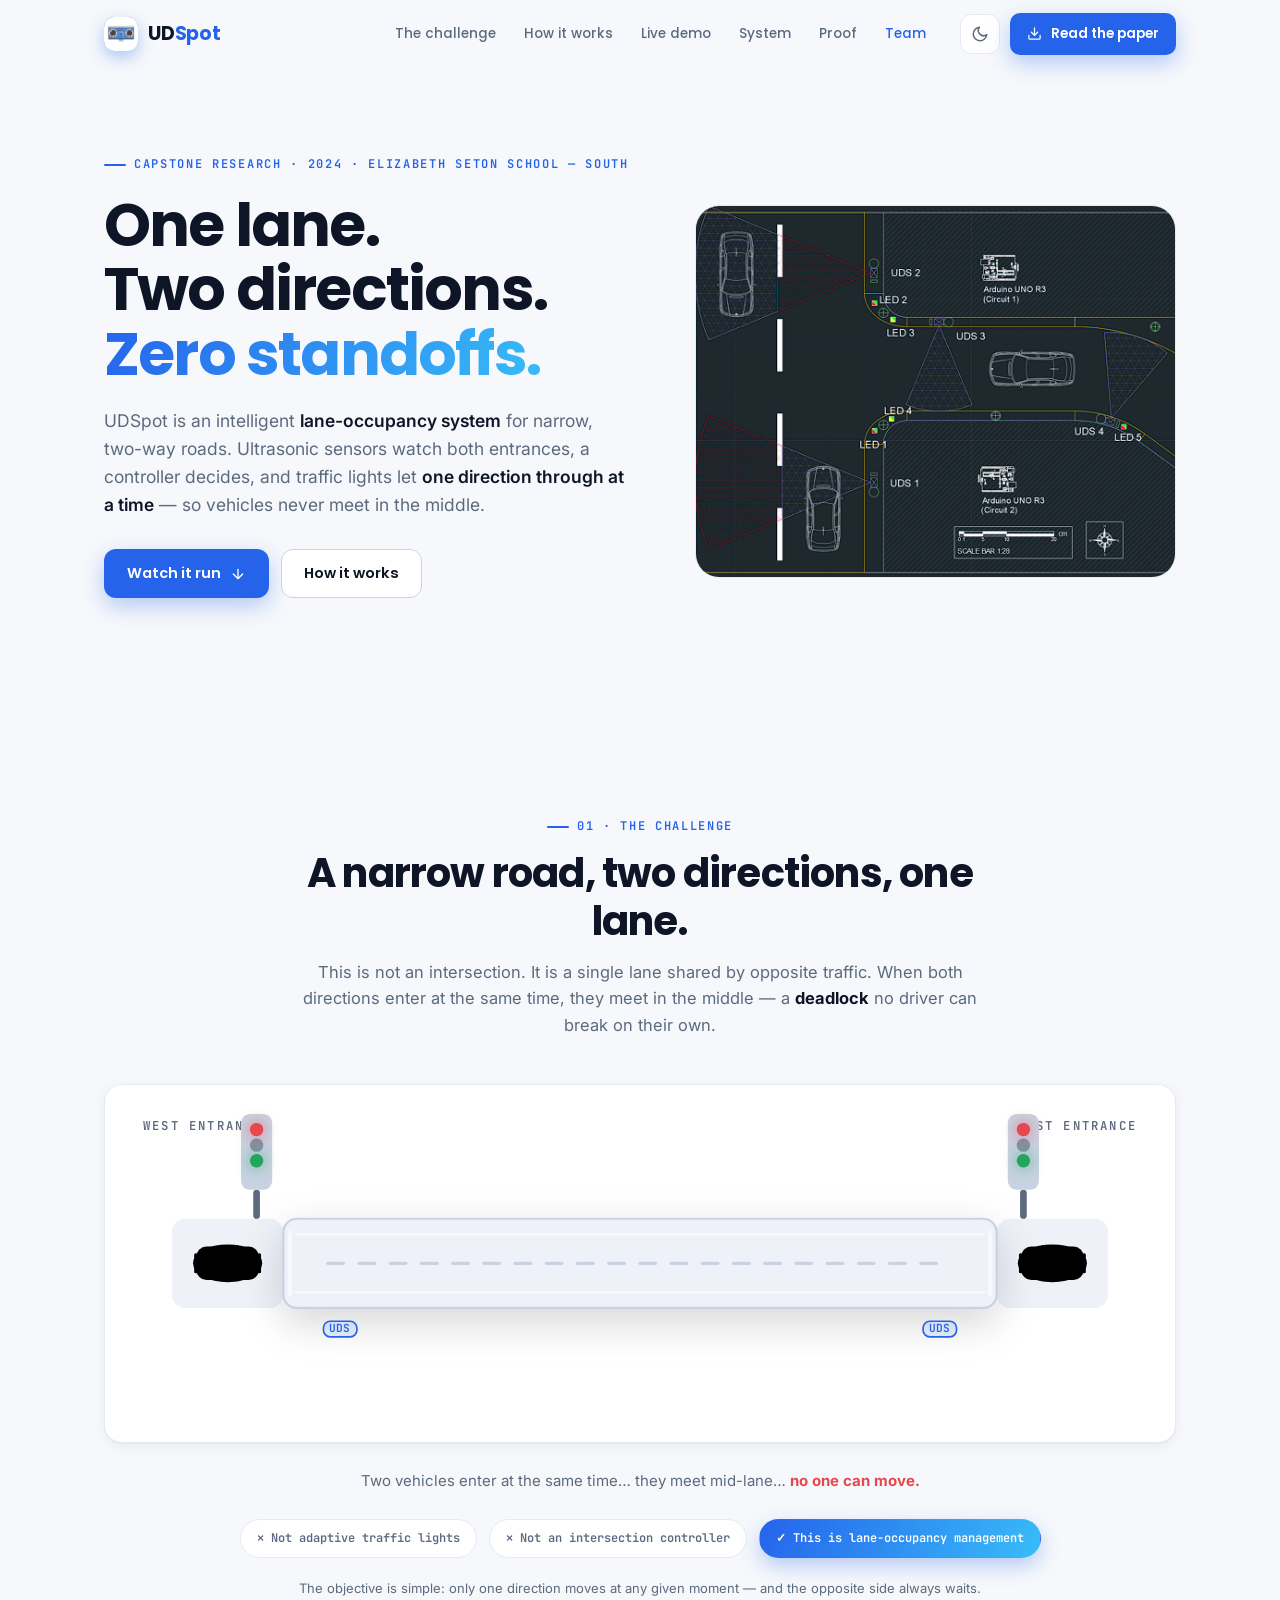
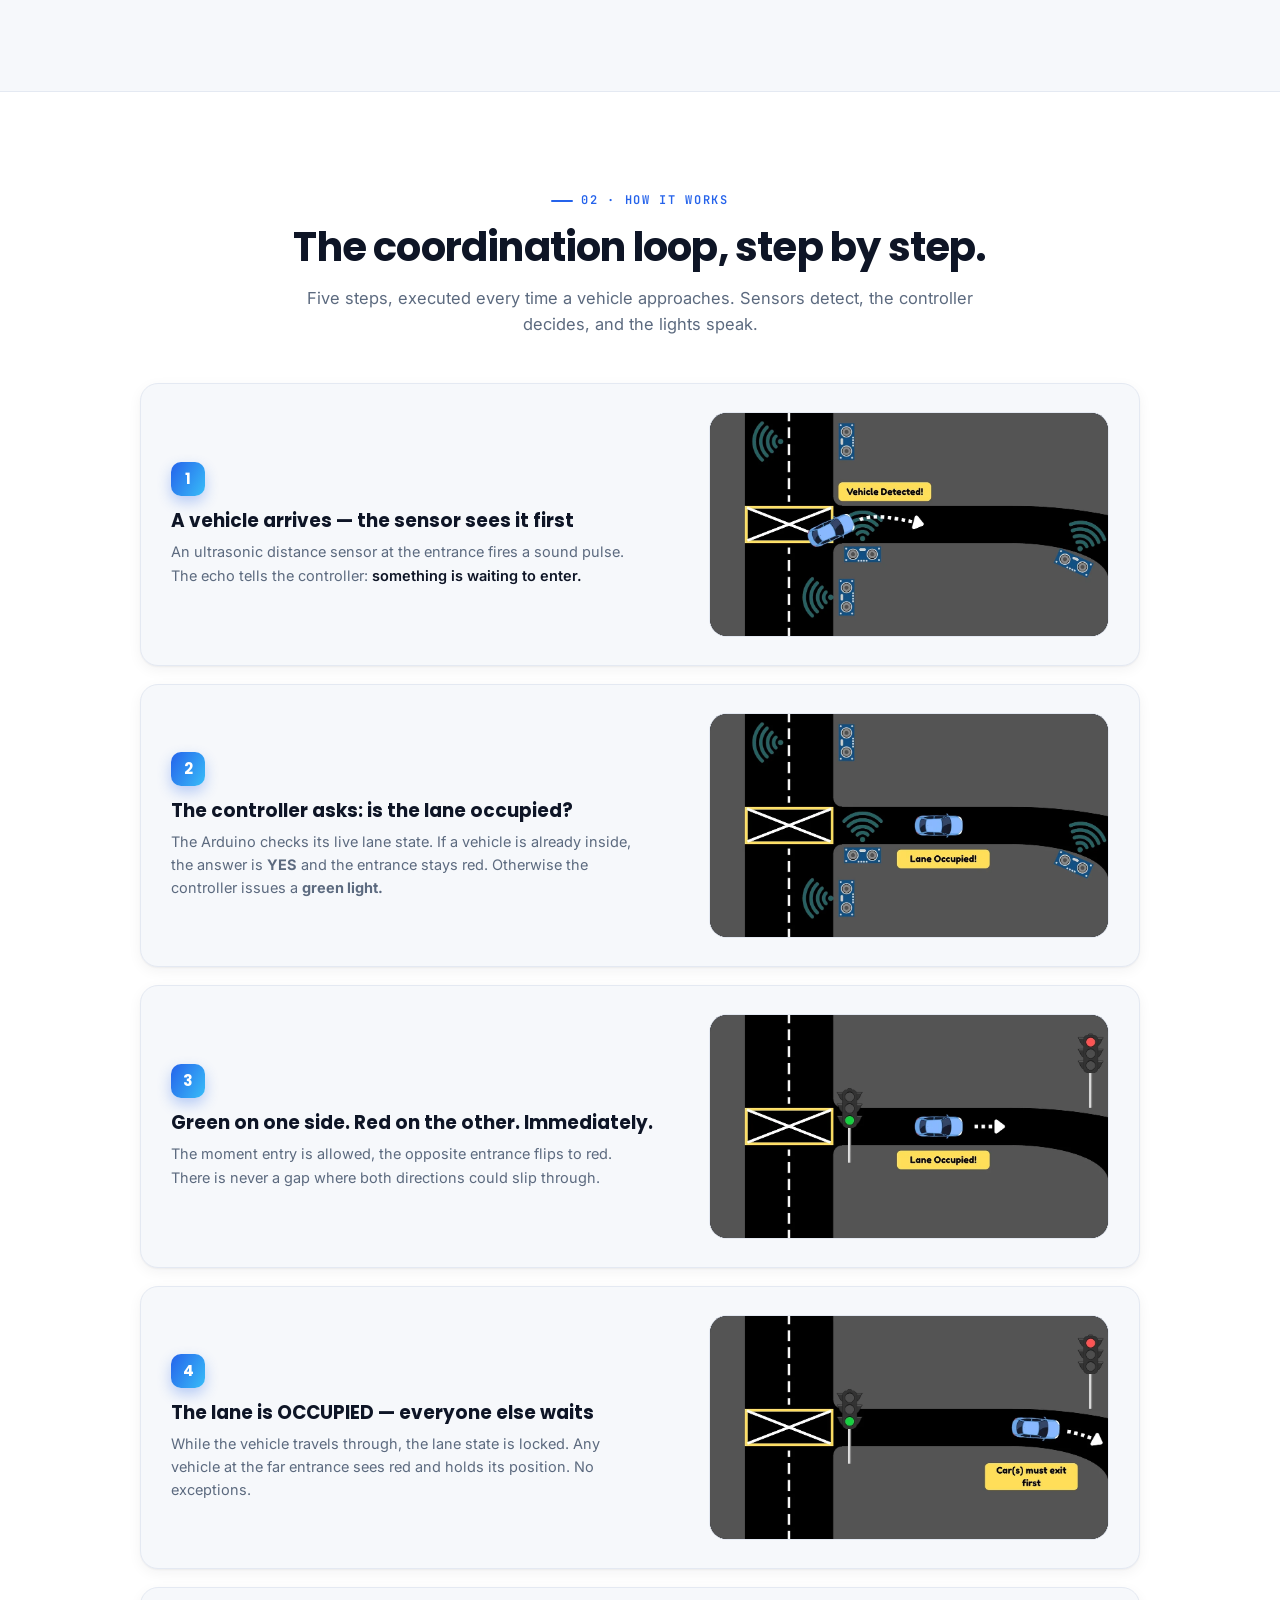
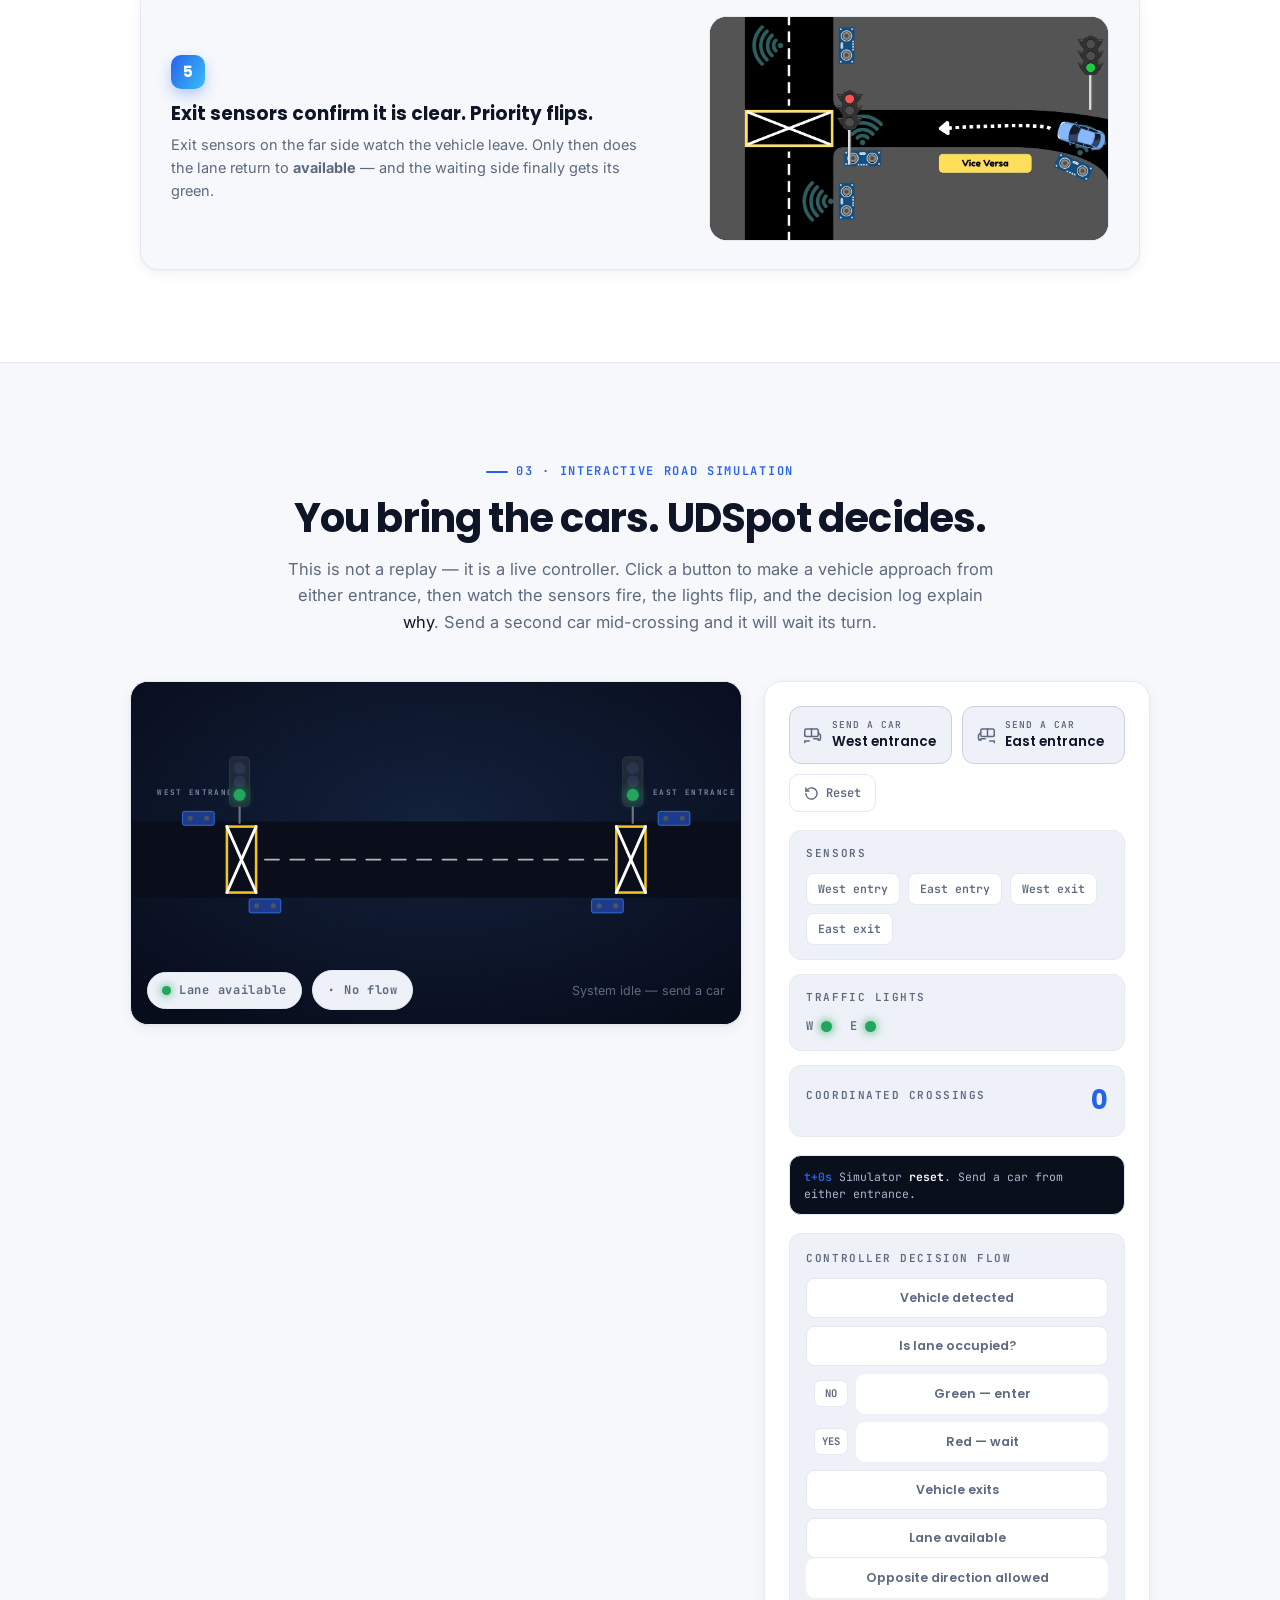
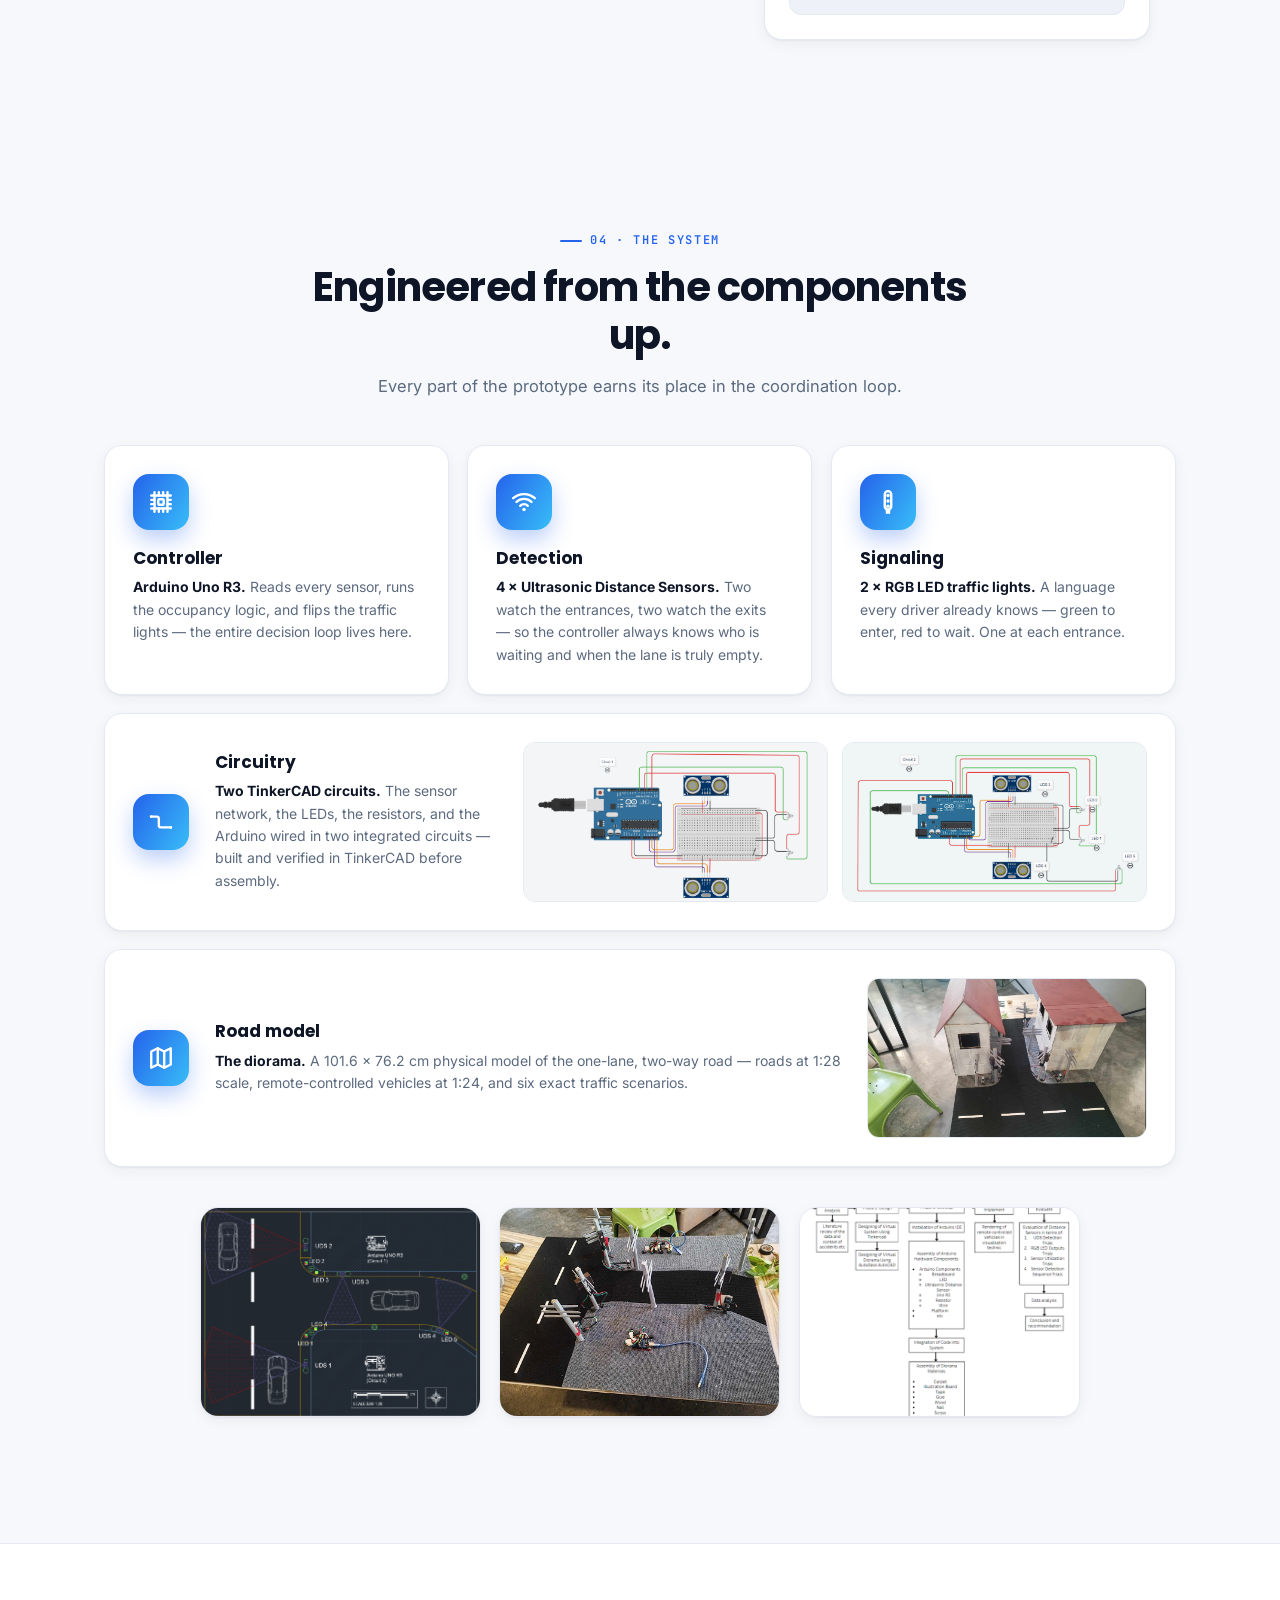
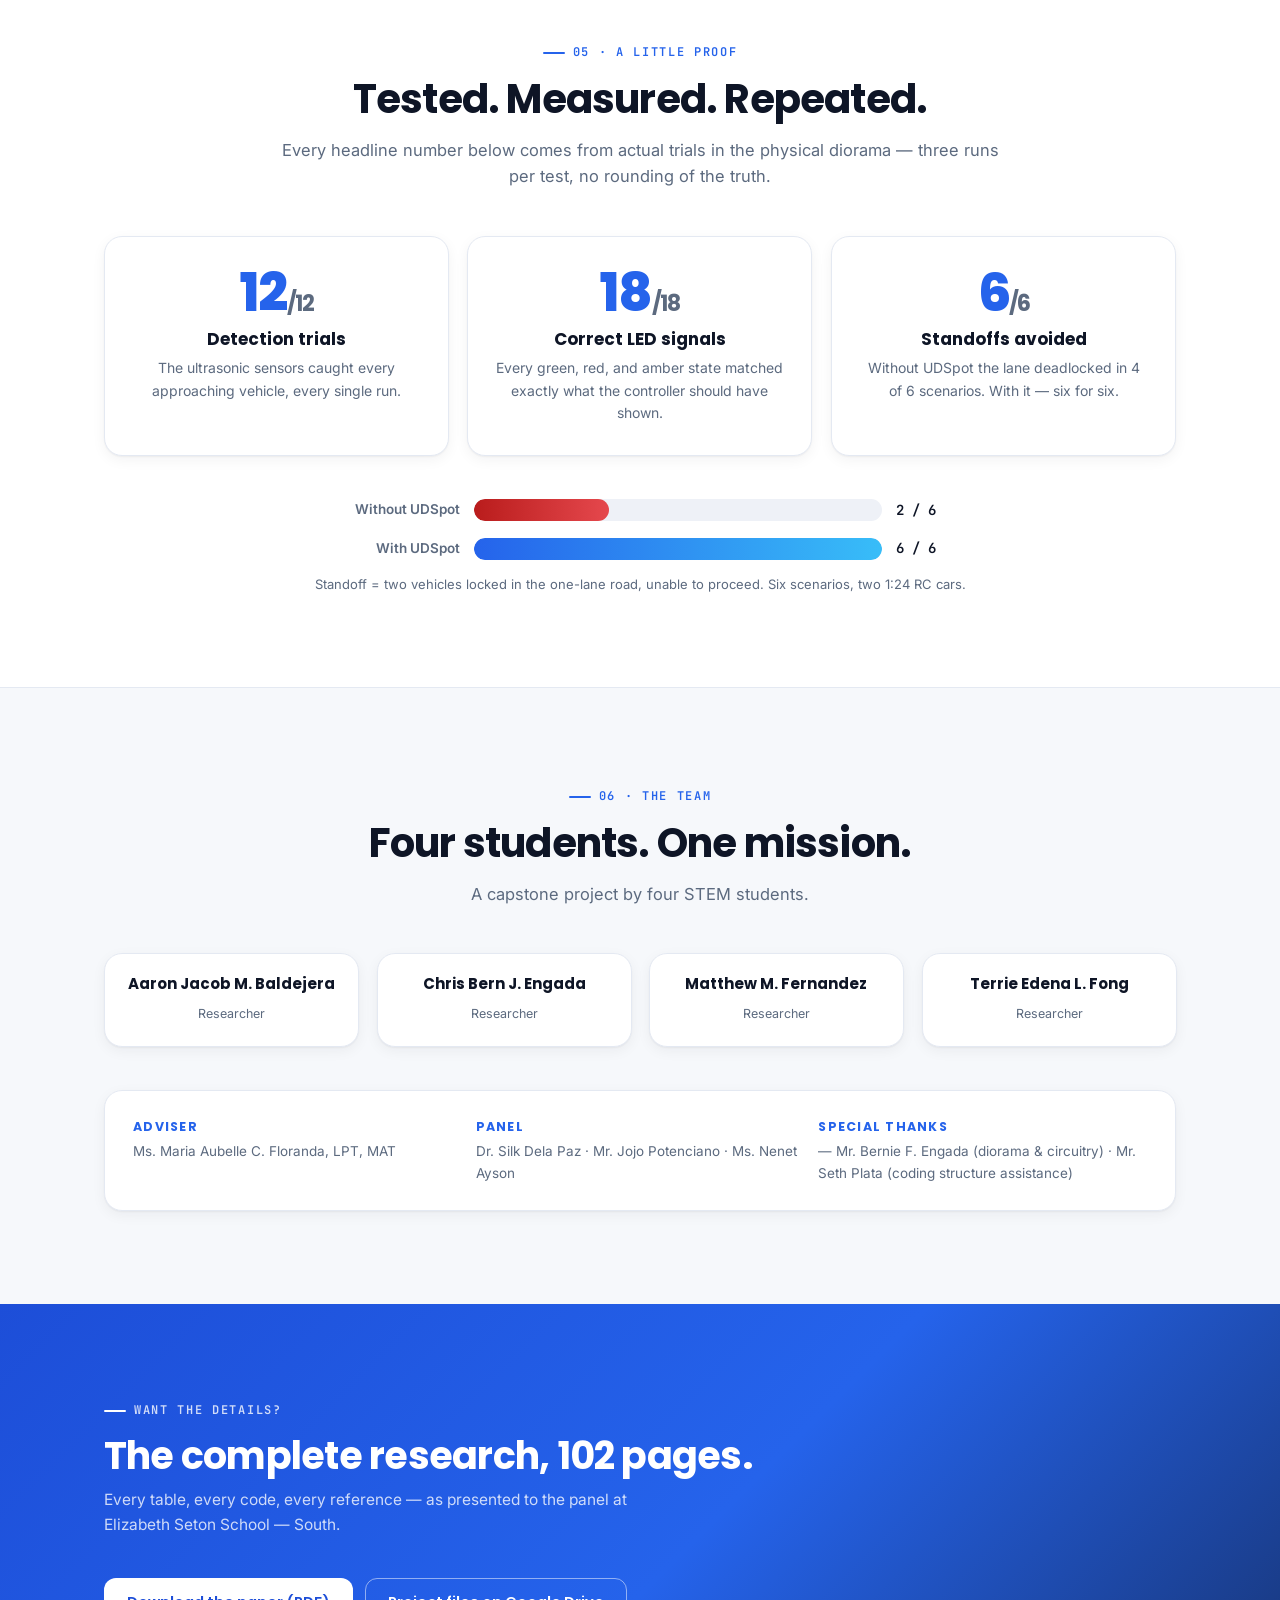
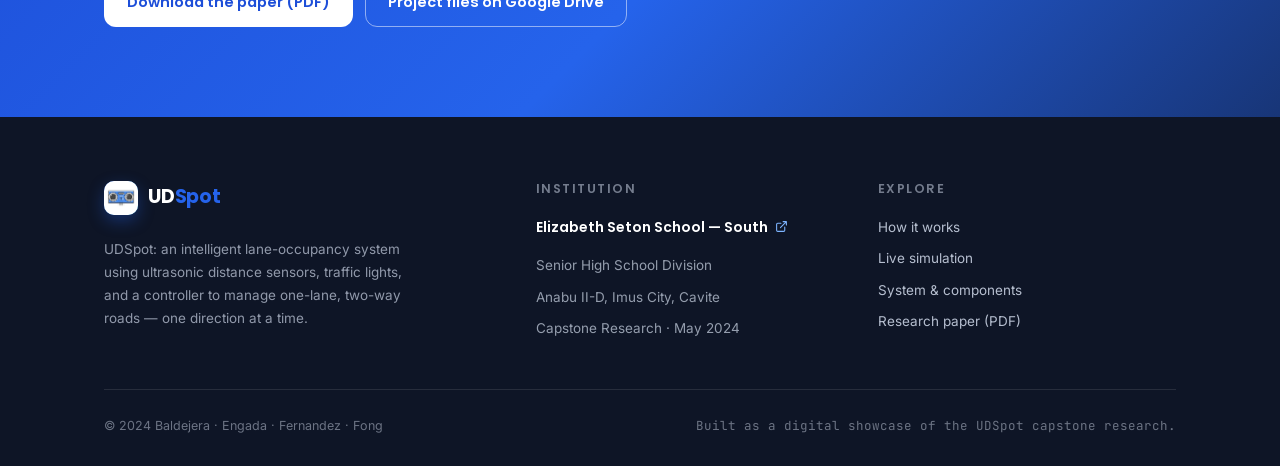
==== commit d936ec8e: "Redesign challenge section with animated deadlock scene" ====
--- a/index.html
+++ b/index.html
@@ -98,35 +98,80 @@
         no driver can break on their own.</p>
       </div>
 
-      <div class="layout-grid">
-        <div class="layout-diagram reveal" aria-hidden="true">
-          <div class="layout-gate gate-l">
-            <span class="lg-label">West entrance</span>
-            <span class="lg-sensor">UDS</span>
-            <span class="lg-light"><i class="lg-lamp"></i><i class="lg-lamp"></i><i class="lg-lamp"></i></span>
-          </div>
-          <div class="layout-lane">
-            <span class="lane-arrow a-right"></span>
-            <span class="lane-arrow a-left"></span>
-            <span class="lane-core">ONE-LANE ROAD<small>shared by both directions</small></span>
-          </div>
-          <div class="layout-gate gate-r">
-            <span class="lg-light"><i class="lg-lamp"></i><i class="lg-lamp"></i><i class="lg-lamp"></i></span>
-            <span class="lg-sensor">UDS</span>
-            <span class="lg-label">East entrance</span>
-          </div>
-        </div>
-        <div class="layout-notes reveal reveal-delay-1">
-          <div class="deadlock-demo" aria-hidden="true">
-            <div class="dl-lane">
-              <span class="dl-car c-a"></span>
-              <span class="dl-car c-b"></span>
-            </div>
-            <span class="dl-flash">✕ STANDOFF</span>
-          </div>
-          <p>Two vehicles enter at the same time… they meet mid-lane… <strong>no one can move.</strong></p>
-        </div>
-      </div>
+      <div class="layout-scene reveal" aria-hidden="true">
+        <svg class="cl-scene" viewBox="0 0 960 320" role="img" aria-label="Both entrance lights are green, so two vehicles enter the single lane at the same time and meet head-on in the middle - a deadlock">
+          <defs>
+            <radialGradient id="clGlowRed" cx="50%" cy="50%" r="50%">
+              <stop offset="0%" stop-color="#e5484d" stop-opacity="0.5"/>
+              <stop offset="100%" stop-color="#e5484d" stop-opacity="0"/>
+            </radialGradient>
+            <g id="clCar">
+              <ellipse class="cshadow" cx="0" cy="0" rx="31" ry="17"/>
+              <rect class="cbody" x="-28" y="-15" width="56" height="30" rx="9"/>
+              <rect class="cbonnet" x="15" y="-11" width="12" height="22" rx="4"/>
+              <rect class="cwind" x="6" y="-13" width="9" height="26" rx="3"/>
+              <rect class="croof" x="-11" y="-14" width="17" height="28" rx="6"/>
+              <rect class="cwind" x="-16" y="-12" width="5" height="24" rx="2"/>
+              <rect class="chead" x="27" y="-9" width="3" height="7" rx="1.4"/>
+              <rect class="chead" x="27" y="2" width="3" height="7" rx="1.4"/>
+              <rect class="ctail" x="-30" y="-9" width="3" height="7" rx="1.4"/>
+              <rect class="ctail" x="-30" y="2" width="3" height="7" rx="1.4"/>
+              <rect class="cmirror" x="6" y="-16" width="5" height="3" rx="1.4"/>
+              <rect class="cmirror" x="6" y="13" width="5" height="3" rx="1.4"/>
+            </g>
+          </defs>
+          <rect class="cl-bg" x="0" y="0" width="960" height="320" rx="20"/>
+          <text class="cl-zone" x="34" y="40">WEST ENTRANCE</text>
+          <text class="cl-zone" x="926" y="40" text-anchor="end">EAST ENTRANCE</text>
+
+          <ellipse class="cl-redglow" cx="480" cy="160" rx="150" ry="60" fill="url(#clGlowRed)"/>
+
+          <!-- asphalt -->
+          <rect class="cl-apron" x="60" y="120" width="100" height="80" rx="12"/>
+          <rect class="cl-apron" x="800" y="120" width="100" height="80" rx="12"/>
+          <rect class="cl-road" x="160" y="120" width="640" height="80" rx="12"/>
+          <line class="cl-shoulder" x1="170" y1="134" x2="790" y2="134"/>
+          <line class="cl-shoulder" x1="170" y1="186" x2="790" y2="186"/>
+          <line class="cl-center" x1="200" y1="160" x2="760" y2="160"/>
+          <line class="cl-stop" x1="166" y1="132" x2="166" y2="188"/>
+          <line class="cl-stop" x1="794" y1="132" x2="794" y2="188"/>
+
+          <!-- west light : green -->
+          <g class="cl-tg lw">
+            <rect class="pole" x="133" y="94" width="6" height="26" rx="3"/>
+            <rect class="head" x="122" y="26" width="28" height="68" rx="8"/>
+            <circle class="cl-lamp re" cx="136" cy="40" r="6"/>
+            <circle class="cl-lamp" cx="136" cy="54" r="6"/>
+            <circle class="cl-lamp go" cx="136" cy="68" r="6"/>
+          </g>
+          <!-- east light : green -->
+          <g class="cl-tg le">
+            <rect class="pole" x="821" y="94" width="6" height="26" rx="3"/>
+            <rect class="head" x="810" y="26" width="28" height="68" rx="8"/>
+            <circle class="cl-lamp re" cx="824" cy="40" r="6"/>
+            <circle class="cl-lamp" cx="824" cy="54" r="6"/>
+            <circle class="cl-lamp go" cx="824" cy="68" r="6"/>
+          </g>
+
+          <!-- ultrasonic sensors -->
+          <rect class="cl-sbox" x="196" y="212" width="30" height="14" rx="6"/>
+          <text class="cl-stag" x="201" y="222">UDS</text>
+          <circle class="cl-sring" cx="211" cy="219" r="11"/>
+          <circle class="cl-sring s1" cx="211" cy="219" r="11"/>
+          <circle class="cl-sring s2" cx="211" cy="219" r="11"/>
+          <rect class="cl-sbox" x="734" y="212" width="30" height="14" rx="6"/>
+          <text class="cl-stag" x="739" y="222">UDS</text>
+          <circle class="cl-sring" cx="749" cy="219" r="11"/>
+          <circle class="cl-sring s1" cx="749" cy="219" r="11"/>
+          <circle class="cl-sring s2" cx="749" cy="219" r="11"/>
+
+          <!-- both cars enter at the same time and meet head-on -->
+          <g class="cl-car w"><use href="#clCar"/></g>
+          <g class="cl-car e"><g transform="scale(-1,1)"><use href="#clCar"/></g></g>
+        </svg>
+        <span class="cl-badge">✕ DEADLOCK</span>
+      </div>
+      <p class="challenge-note reveal reveal-delay-1">Two vehicles enter at the same time… they meet mid-lane… <strong>no one can move.</strong></p>
 
       <div class="tags-strip reveal">
         <span class="tag no">✕ Not adaptive traffic lights</span>
--- a/assets/css/styles.css
+++ b/assets/css/styles.css
@@ -211,68 +211,104 @@
 .hero-photo { width: 100%; height: 100%; object-fit: cover; border-radius: 24px; display: block; border: 1px solid var(--line); }
 
 /* ---------- challenge: layout + deadlock ---------- */
-.layout-grid { display: grid; grid-template-columns: 1.25fr 0.75fr; gap: 26px; margin-bottom: 34px; }
-
-.layout-diagram {
-  background: var(--surface); border: 1px solid var(--line); border-radius: var(--radius);
-  padding: 30px 26px; box-shadow: var(--shadow-sm);
-  display: flex; align-items: stretch; gap: 14px;
-}
-.layout-gate { display: flex; flex-direction: column; align-items: center; gap: 8px; justify-content: flex-end; padding-bottom: 6px; }
-.lg-label { font-family: var(--font-mono); font-size: 10.5px; font-weight: 600; letter-spacing: 0.12em; color: var(--muted); }
-.lg-sensor {
-  font-family: var(--font-mono); font-size: 10px; font-weight: 600; color: var(--primary);
-  background: var(--primary-soft); border-radius: 7px; padding: 5px 9px; letter-spacing: 0.1em;
-}
-.lg-light { display: flex; gap: 4px; background: #0e1526; border-radius: 8px; padding: 7px 6px; }
-.lg-lamp { width: 9px; height: 9px; border-radius: 50%; background: #2a3550; }
-.gate-l .lg-lamp:nth-child(2), .gate-r .lg-lamp:nth-child(1) { background: var(--green); box-shadow: 0 0 8px var(--green); }
-
-.layout-lane {
-  flex: 1; position: relative; background: var(--surface-2);
-  border: 1px solid var(--line-strong); border-radius: 12px;
-  display: grid; place-items: center; min-height: 150px; overflow: hidden;
-}
-.lane-core { text-align: center; z-index: 2; }
-.lane-core { font-family: var(--font-head); font-weight: 700; font-size: 13px; letter-spacing: 0.14em; color: var(--ink); }
-.lane-core small { display: block; font-family: var(--font-body); font-weight: 400; font-size: 11.5px; letter-spacing: 0; color: var(--muted); margin-top: 4px; }
-.lane-arrow { position: absolute; top: 50%; width: 44px; height: 26px; z-index: 1; opacity: 0.55; }
-.lane-arrow::before { content: ""; position: absolute; right: 0; top: 50%; width: 100%; height: 3px; border-radius: 3px; background: var(--primary); }
-.lane-arrow::after {
-  content: ""; position: absolute; right: 0; top: 50%; width: 11px; height: 11px;
-  border-top: 3px solid var(--primary); border-right: 3px solid var(--primary);
-  background: transparent; transform: translateY(-50%) rotate(-45deg);
-}
-.lane-arrow.a-right { left: 18%; animation: arrowFlowR 2.2s ease-in-out infinite; }
-.lane-arrow.a-left { right: 18%; animation: arrowFlowL 2.2s ease-in-out infinite 1.1s; }
-@keyframes arrowFlowR { 0%, 100% { transform: translateX(0); } 50% { transform: translateX(12px); } }
-@keyframes arrowFlowL { 0%, 100% { transform: scaleX(-1) translateX(0); } 50% { transform: scaleX(-1) translateX(-12px); } }
-
-.layout-notes { display: flex; flex-direction: column; justify-content: center; gap: 16px; }
-.deadlock-demo {
+/* ---------- challenge: the deadlock scene ---------- */
+.layout-scene {
   position: relative; background: var(--surface); border: 1px solid var(--line);
-  border-radius: var(--radius); padding: 22px; box-shadow: var(--shadow-sm); overflow: hidden;
-}
-.dl-lane { position: relative; height: 64px; background: var(--surface-2); border-radius: 10px; overflow: hidden; }
-.dl-car {
-  position: absolute; top: 12px; width: 42px; height: 30px; border-radius: 8px;
-  background: var(--primary);
-}
-.dl-car::before { content: ""; position: absolute; left: 9px; top: 7px; width: 16px; height: 7px; border-radius: 4px; background: rgba(255, 255, 255, 0.85); }
-.dl-car.c-a { left: -10%; animation: dlMeetA 4.5s ease-in-out infinite; }
-.dl-car.c-b { right: -10%; background: var(--red); animation: dlMeetB 4.5s ease-in-out infinite; }
-@keyframes dlMeetA { 0% { transform: translateX(0); } 40% { transform: translateX(190px); } 52% { transform: translateX(190px); } 100% { transform: translateX(0); } }
-@keyframes dlMeetB { 0% { transform: translateX(0); } 40% { transform: translateX(-190px); } 52% { transform: translateX(-190px); } 100% { transform: translateX(0); } }
-.dl-flash {
-  position: absolute; top: 50%; left: 50%; transform: translate(-50%, -50%);
-  font-family: var(--font-mono); font-size: 12px; font-weight: 700; letter-spacing: 0.1em;
-  color: #fff; background: var(--red); border-radius: 9px; padding: 7px 14px;
-  box-shadow: 0 10px 26px rgba(229, 72, 77, 0.45);
-  animation: dlFlash 4.5s ease-in-out infinite;
-}
-@keyframes dlFlash { 0%, 38%, 60%, 100% { opacity: 0; transform: translate(-50%, -50%) scale(0.7); } 45%, 55% { opacity: 1; transform: translate(-50%, -50%) scale(1); } }
-.layout-notes p { font-size: 14px; color: var(--muted); text-align: center; }
-.layout-notes strong { color: var(--red); }
+  border-radius: var(--radius); box-shadow: var(--shadow-sm);
+  margin-bottom: 26px; overflow: hidden;
+}
+.cl-scene { display: block; width: 100%; height: auto; }
+.cl-bg { fill: var(--surface); }
+.cl-zone { font-family: var(--font-mono); font-size: 11px; font-weight: 600; letter-spacing: 0.18em; fill: var(--muted); }
+.cl-apron { fill: var(--surface-2); }
+.cl-road { fill: var(--surface-2); stroke: var(--line-strong); stroke-width: 2; filter: drop-shadow(0 12px 18px rgba(0, 0, 0, 0.16)); }
+.cl-shoulder { stroke: rgba(255, 255, 255, 0.5); stroke-width: 2; stroke-linecap: round; }
+[data-theme="dark"] .cl-shoulder { stroke: rgba(255, 255, 255, 0.16); }
+.cl-center { stroke: var(--line-strong); stroke-width: 3; stroke-dasharray: 14 14; stroke-linecap: round; }
+.cl-stop { stroke: rgba(255, 255, 255, 0.75); stroke-width: 3; stroke-linecap: round; }
+[data-theme="dark"] .cl-stop { stroke: rgba(255, 255, 255, 0.5); }
+
+/* traffic lights */
+.cl-tg .pole { fill: var(--muted); }
+.cl-tg .head { fill: var(--line-strong); }
+[data-theme="dark"] .cl-tg .head { fill: #33415e; }
+.cl-lamp { fill: #3a4458; opacity: 0.45; }
+[data-theme="dark"] .cl-lamp { fill: #2a3350; }
+.cl-lamp.go { fill: var(--green); opacity: 1; filter: drop-shadow(0 0 7px rgba(34, 165, 92, 0.85)); }
+.cl-lamp.re { fill: var(--red); opacity: 1; filter: drop-shadow(0 0 7px rgba(229, 72, 77, 0.85)); }
+
+/* vehicles */
+.cl-car { transform-box: fill-box; transform-origin: center; }
+.cl-car .cshadow { fill: rgba(5, 8, 18, 0.32); }
+.cl-car .cbody { fill: var(--primary); stroke: rgba(10, 20, 45, 0.35); stroke-width: 1; }
+.cl-car.e .cbody { fill: var(--red); stroke: rgba(90, 20, 30, 0.4); }
+.cl-car .cbonnet { fill: rgba(255, 255, 255, 0.1); }
+[data-theme="dark"] .cl-car .cbonnet { fill: rgba(0, 0, 0, 0.12); }
+.cl-car .croof { fill: rgba(255, 255, 255, 0.16); }
+[data-theme="dark"] .cl-car .croof { fill: rgba(0, 0, 0, 0.2); }
+.cl-car .cwind { fill: rgba(203, 225, 255, 0.7); }
+[data-theme="dark"] .cl-car .cwind { fill: rgba(160, 200, 255, 0.45); }
+.cl-car .chead { fill: #fff7d6; filter: drop-shadow(0 0 3px rgba(255, 231, 158, 0.9)); }
+.cl-car .ctail { fill: #ff5a5f; filter: drop-shadow(0 0 3px rgba(255, 90, 95, 0.8)); }
+.cl-car .cmirror { fill: var(--line-strong); }
+
+/* sensors */
+.cl-sbox { fill: var(--primary-soft); stroke: var(--primary); stroke-width: 1.5; }
+.cl-stag { font-family: var(--font-mono); font-size: 10px; font-weight: 600; fill: var(--primary); }
+.cl-sring { fill: none; stroke: var(--green); stroke-width: 2; opacity: 0; transform-box: fill-box; transform-origin: center; }
+.cl-sring { animation: clSonic 3s cubic-bezier(0.25, 0.8, 0.35, 1) infinite; }
+.cl-sring.s1 { animation-delay: 1s; }
+.cl-sring.s2 { animation-delay: 2s; }
+@keyframes clSonic {
+  0% { transform: scale(0.3); opacity: 0.9; }
+  70% { opacity: 0.15; }
+  100% { transform: scale(2.4); opacity: 0; }
+}
+
+/* deadlock animation */
+.cl-redglow { opacity: 0; animation: clGlow 6s ease-in-out infinite; }
+@keyframes clGlow {
+  0%, 30% { opacity: 0; }
+  40%, 56% { opacity: 0.85; }
+  66%, 100% { opacity: 0; }
+}
+.cl-car.w { transform: translate(110px, 160px); }
+.cl-car.e { transform: translate(850px, 160px); }
+.cl-car.w { animation: clDeadW 6s ease-in-out infinite; }
+.cl-car.e { animation: clDeadE 6s ease-in-out infinite; }
+@keyframes clDeadW {
+  0%, 5% { transform: translate(110px, 160px); }
+  33% { transform: translate(445px, 160px); }
+  40% { transform: translate(445px, 160px) rotate(0.7deg); }
+  46% { transform: translate(445px, 160px) rotate(-0.7deg); }
+  52% { transform: translate(445px, 160px) rotate(0); }
+  60%, 63% { transform: translate(445px, 160px); }
+  92%, 100% { transform: translate(110px, 160px); }
+}
+@keyframes clDeadE {
+  0%, 5% { transform: translate(850px, 160px); }
+  33% { transform: translate(515px, 160px); }
+  40% { transform: translate(515px, 160px) rotate(-0.7deg); }
+  46% { transform: translate(515px, 160px) rotate(0.7deg); }
+  52% { transform: translate(515px, 160px) rotate(0); }
+  60%, 63% { transform: translate(515px, 160px); }
+  92%, 100% { transform: translate(850px, 160px); }
+}
+.cl-badge {
+  position: absolute; top: 18px; left: 50%; transform: translateX(-50%) scale(0.9);
+  font-family: var(--font-mono); font-size: 12px; font-weight: 700; letter-spacing: 0.14em;
+  color: #fff; background: rgba(229, 72, 77, 0.92); border-radius: 999px; padding: 8px 18px;
+  box-shadow: 0 8px 24px rgba(229, 72, 77, 0.45); opacity: 0; pointer-events: none;
+  animation: clBadge 6s ease-in-out infinite;
+}
+@keyframes clBadge {
+  0%, 36% { opacity: 0; transform: translateX(-50%) scale(0.85); }
+  44% { opacity: 1; transform: translateX(-50%) scale(1.05); }
+  50%, 58% { opacity: 1; transform: translateX(-50%) scale(1); }
+  66%, 100% { opacity: 0; transform: translateX(-50%) scale(0.9); }
+}
+.challenge-note { font-size: 15px; color: var(--muted); text-align: center; margin-bottom: 26px; }
+.challenge-note strong { color: var(--red); }
 
 .tags-strip { display: flex; gap: 12px; flex-wrap: wrap; justify-content: center; margin-bottom: 20px; }
 .tag {
@@ -567,7 +603,7 @@
 .bar-row { display: grid; grid-template-columns: 130px 1fr 54px; align-items: center; gap: 14px; }
 .bar-label { font-size: 13.5px; font-weight: 600; color: var(--muted); text-align: right; }
 .bar-track { height: 22px; border-radius: 11px; background: var(--surface-2); overflow: hidden; }
-.bar-fill { height: 100%; width: 0; border-radius: 11px; transition: width 1.4s cubic-bezier(0.22, 0.8, 0.32, 1); }
+.bar-fill { display: block; height: 100%; width: 0; border-radius: 11px; transition: width 1.4s cubic-bezier(0.22, 0.8, 0.32, 1); }
 .bar-track.bad .bar-fill { background: linear-gradient(90deg, #b91c1c, var(--red)); }
 .bar-track.good .bar-fill { background: linear-gradient(90deg, var(--primary), #38bdf8); }
 .bar-val { font-family: var(--font-mono); font-size: 14px; font-weight: 600; }
@@ -657,7 +693,7 @@
   touch-action: none;
 }
 .lightbox.open { display: flex; animation: lbFadeIn 0.25s ease; }
-.lightbox.closing { animation: lbFadeOut 0.25s ease; }
+.lightbox.closing { animation: lbFadeOut 0.25s ease forwards; pointer-events: none; }
 @keyframes lbFadeIn { from { opacity: 0; } to { opacity: 1; } }
 @keyframes lbFadeOut { from { opacity: 1; } to { opacity: 0; } }
 
@@ -753,7 +789,6 @@
 /* ---------- responsive ---------- */
 @media (max-width: 1000px) {
   .sim { grid-template-columns: 1fr; }
-  .layout-grid { grid-template-columns: 1fr; }
   .comp-grid { grid-template-columns: repeat(2, 1fr); }
   .comp-wide { grid-column: 1 / -1; }
 }
@@ -789,8 +824,6 @@
 
 @media (max-width: 480px) {
   .team { grid-template-columns: 1fr; max-width: 300px; margin-left: auto; margin-right: auto; }
-  .layout-diagram { flex-direction: column; }
-  .layout-lane { min-height: 90px; }
 }
 
 /* ---------- reduced motion ---------- */
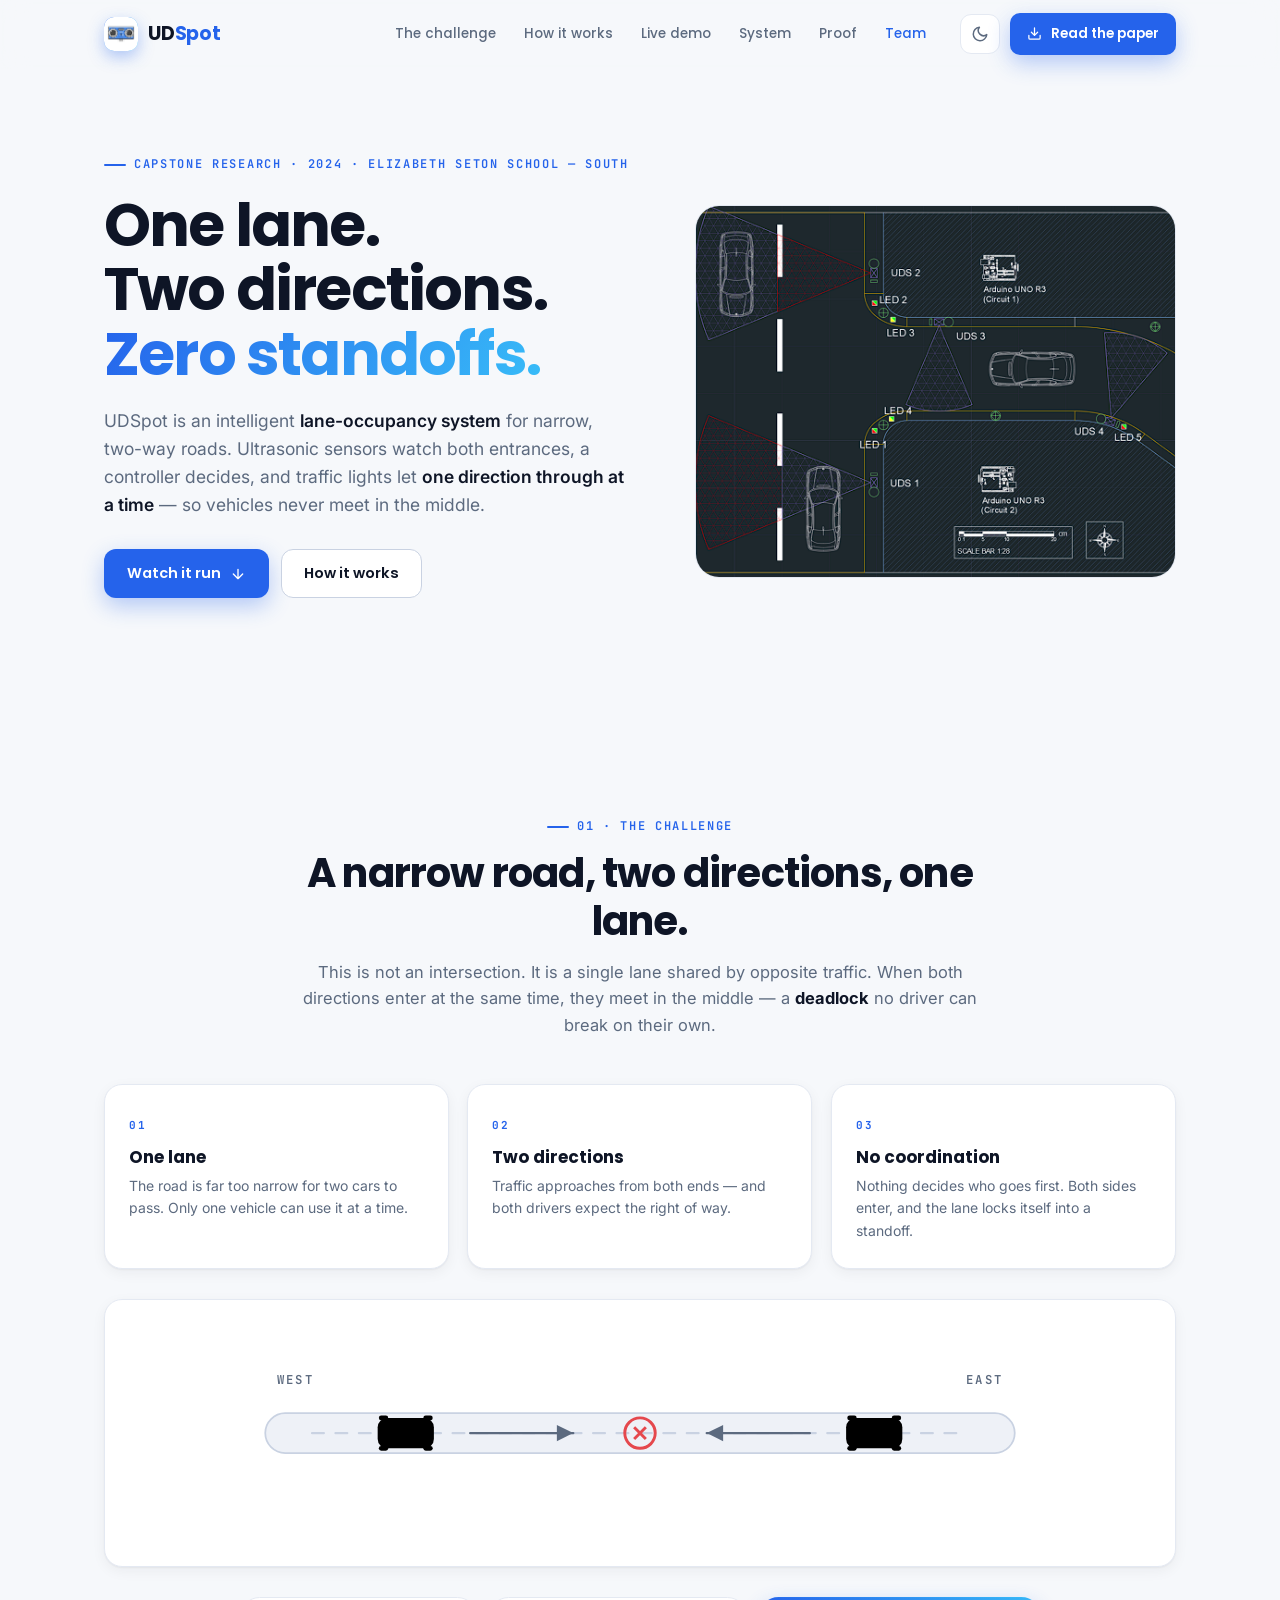
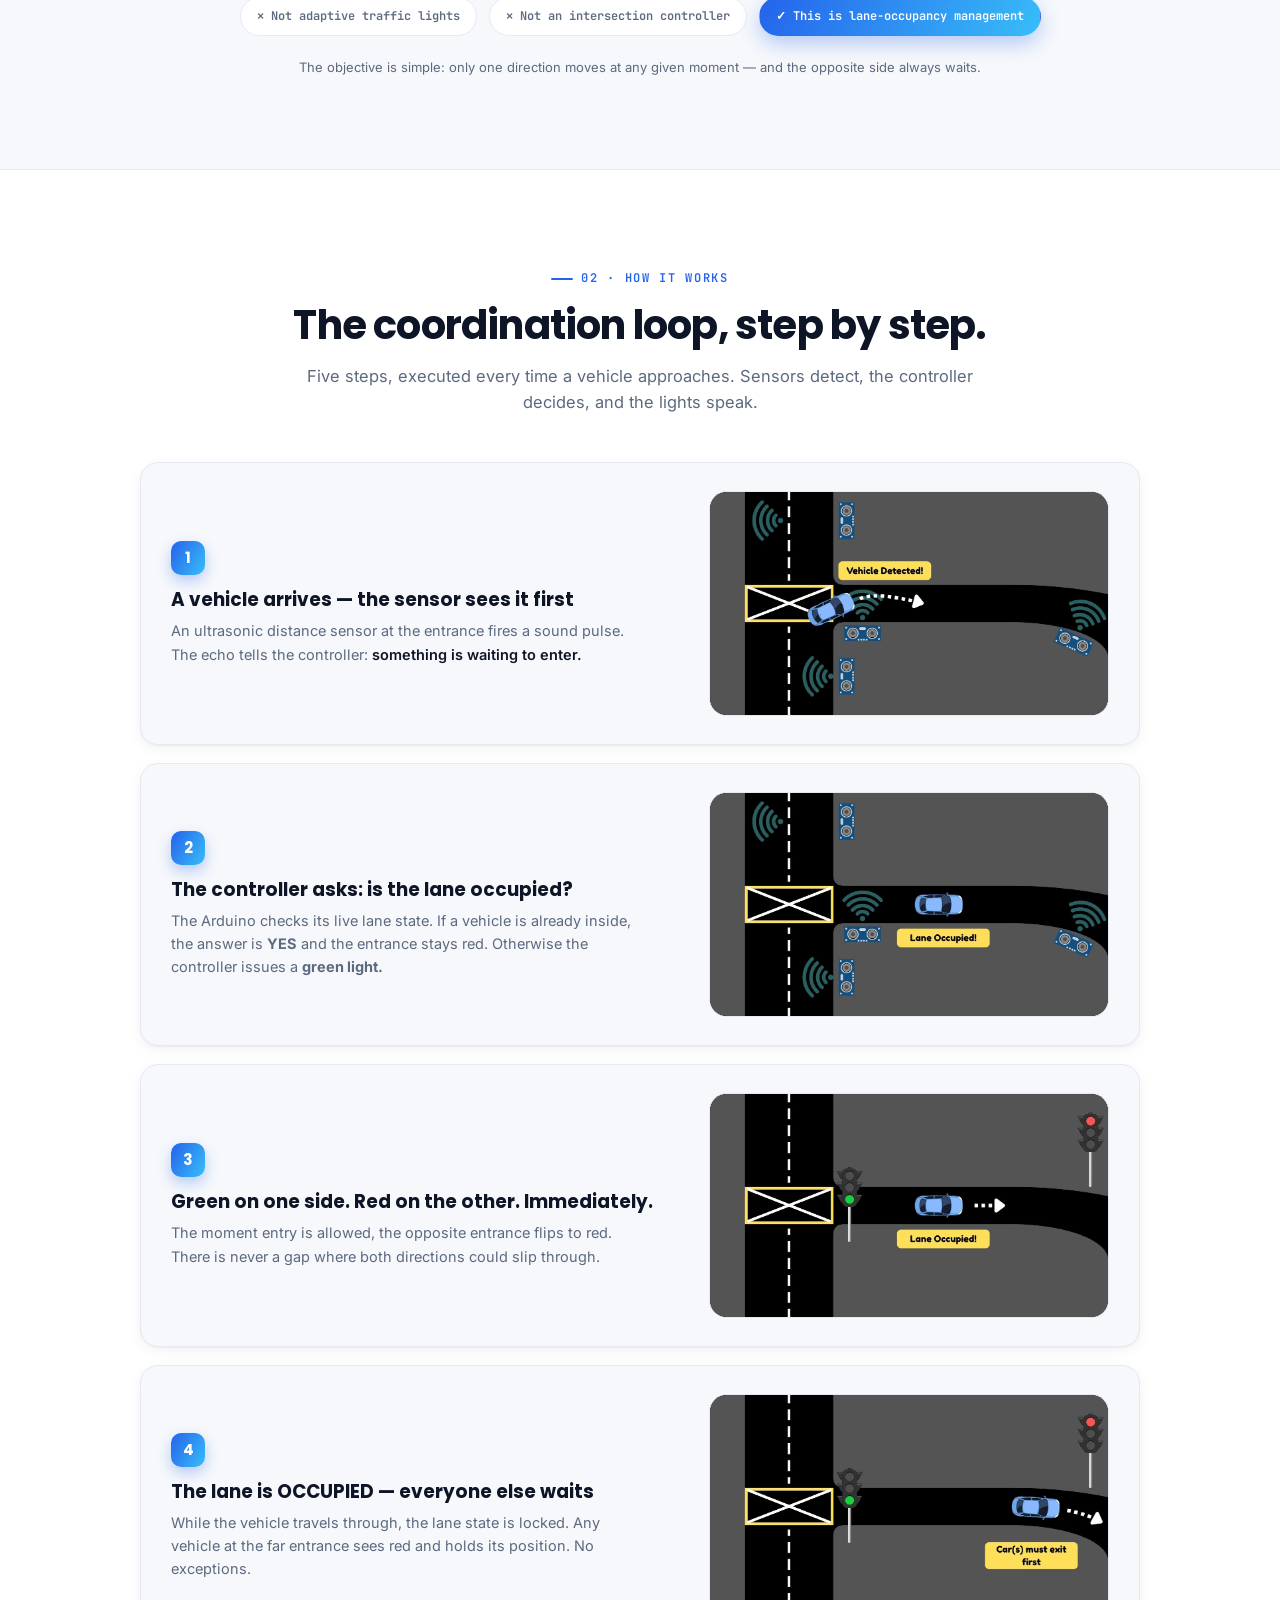
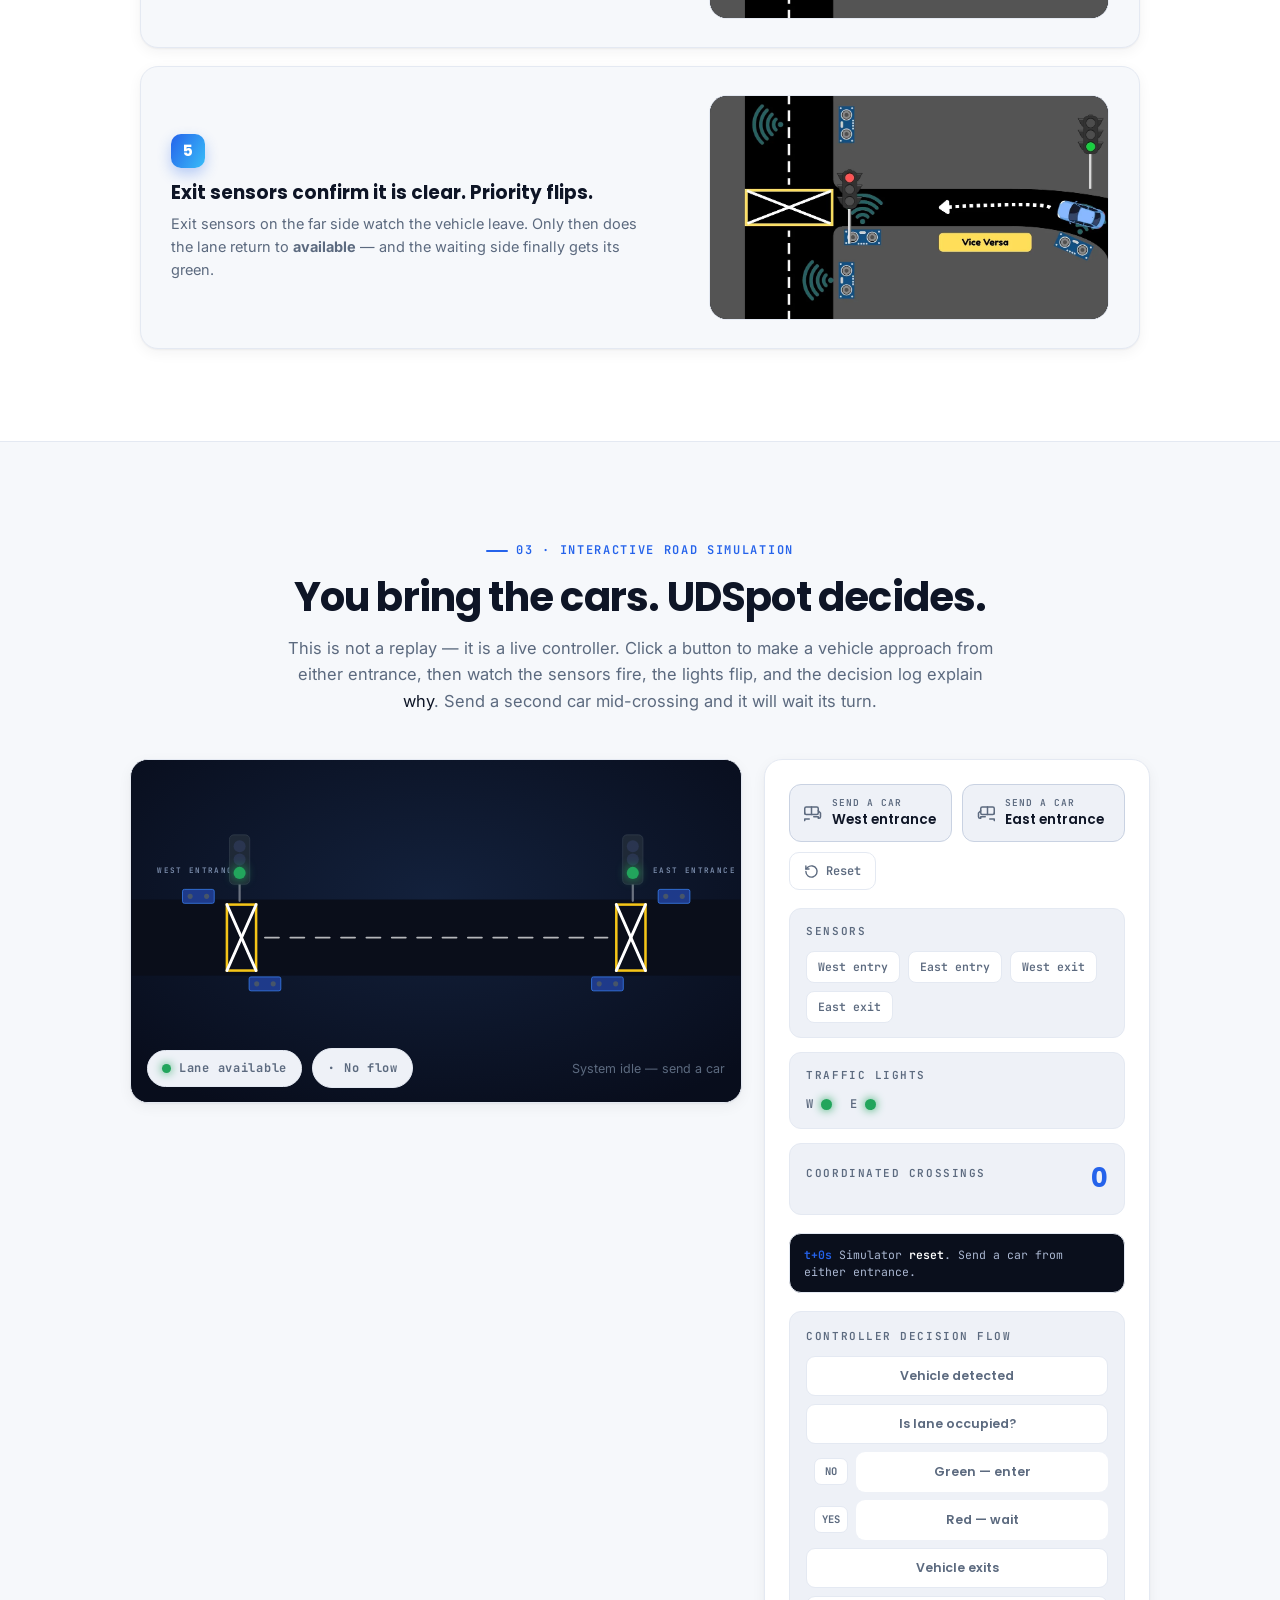
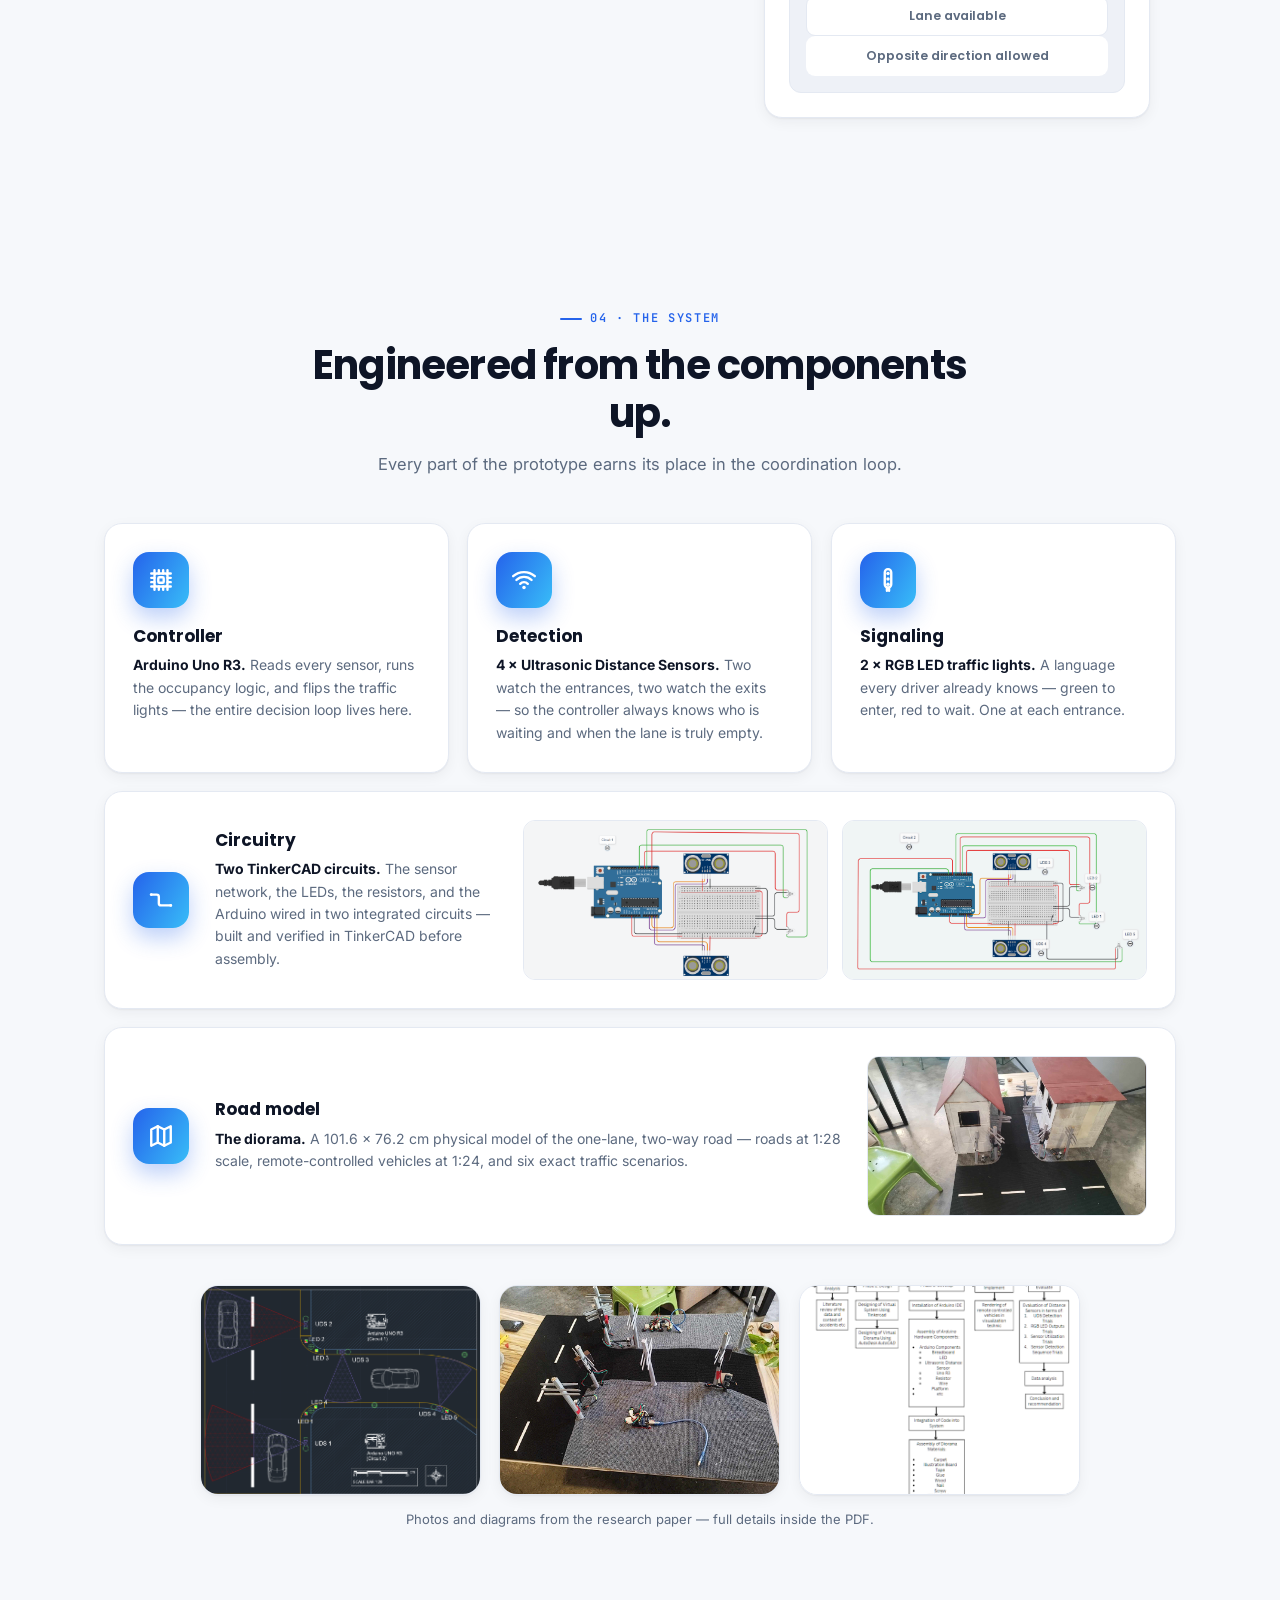
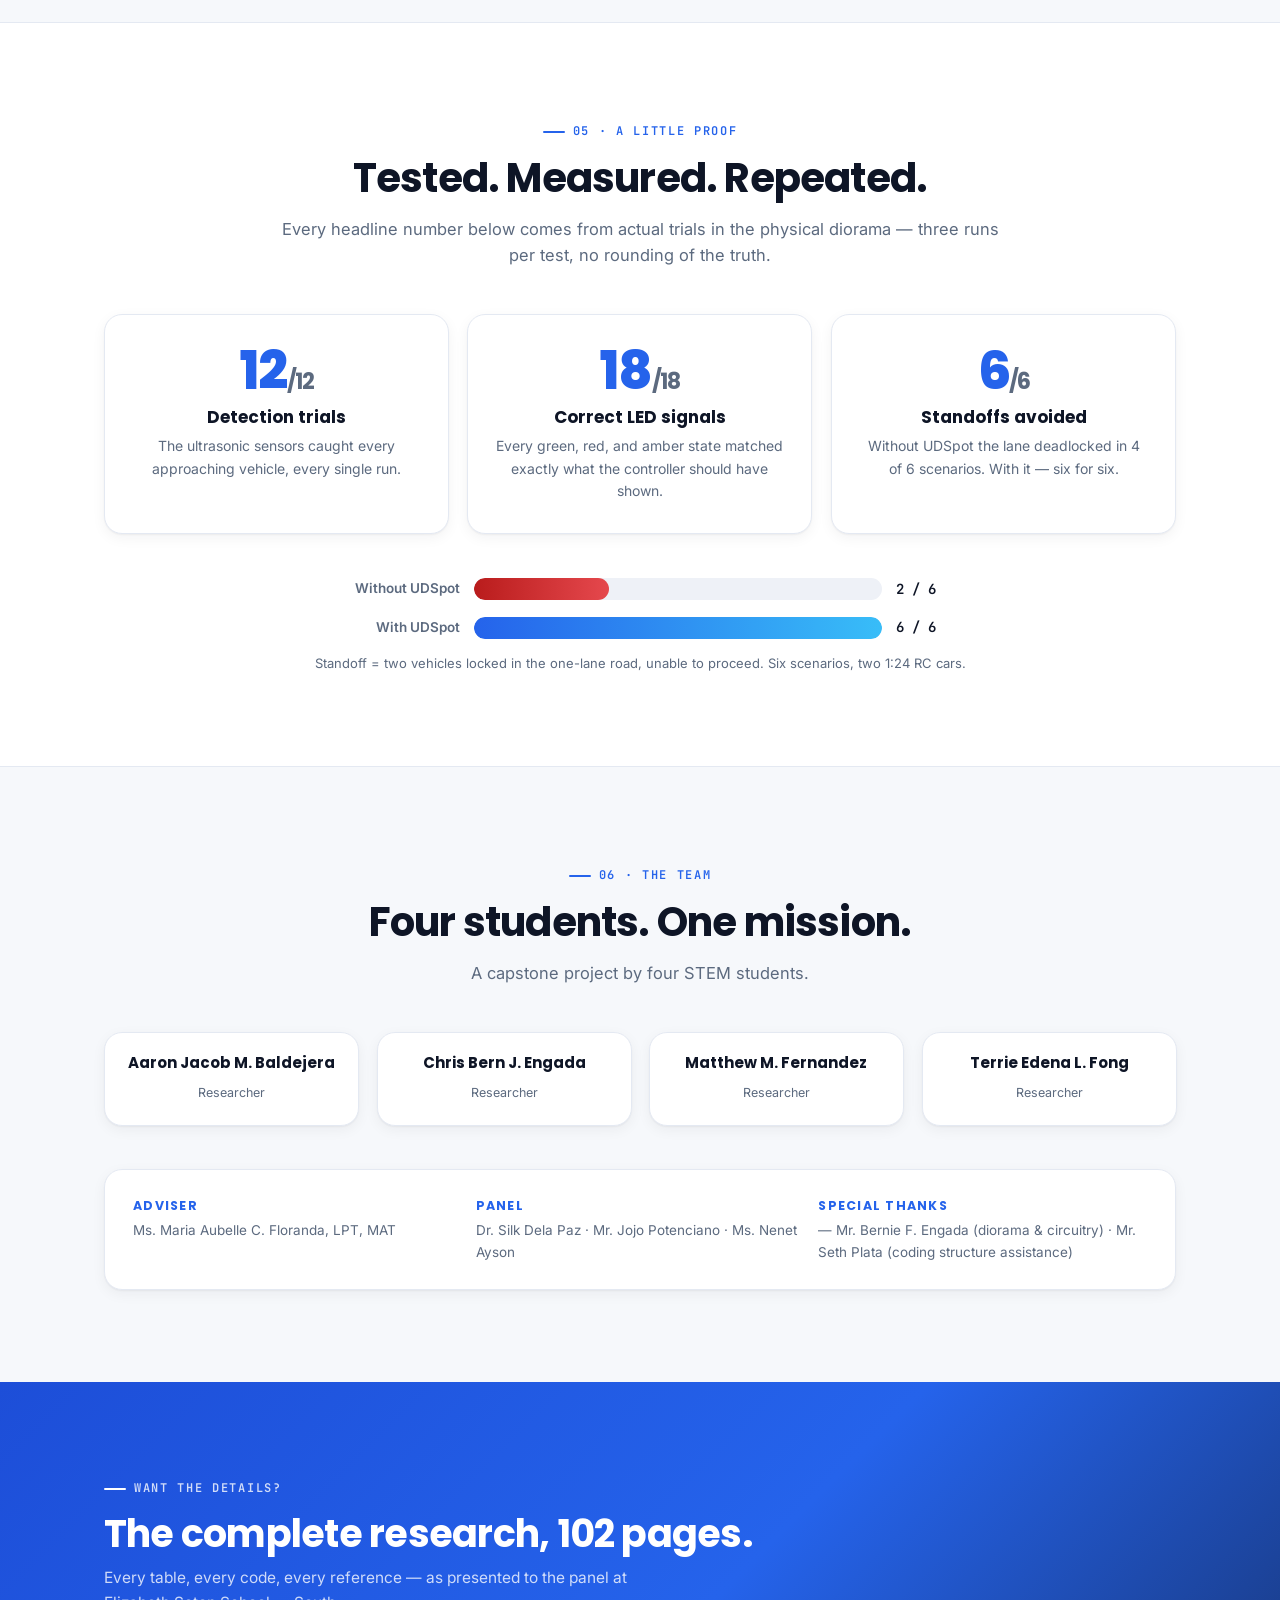
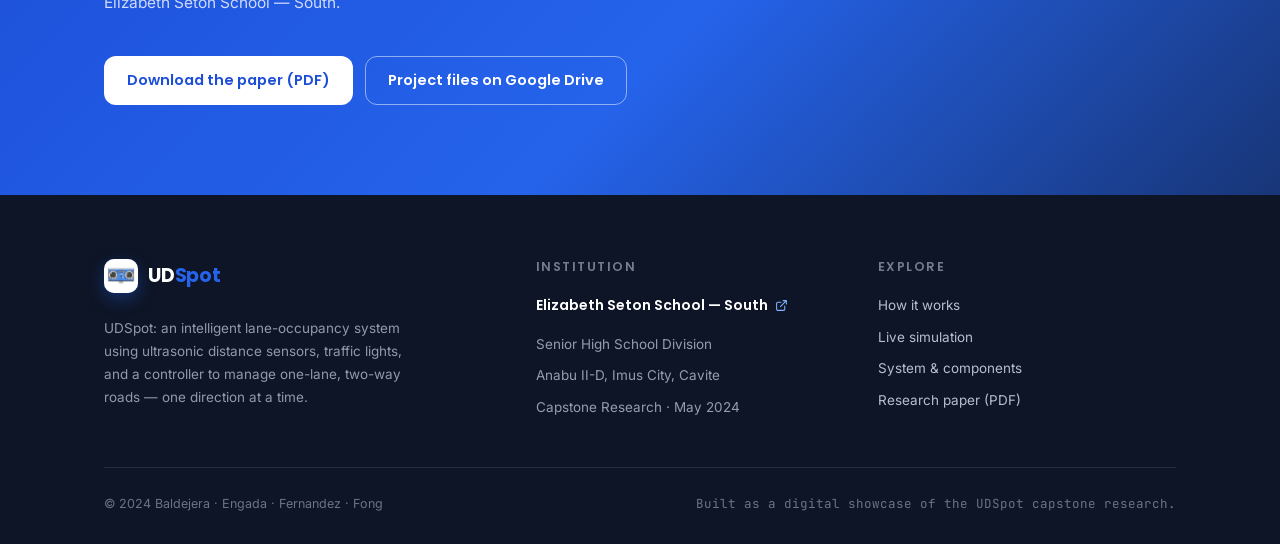
==== commit f3cadf81: "Rebuild challenge section as minimal editorial layout" ====
--- a/index.html
+++ b/index.html
@@ -98,80 +98,57 @@
         no driver can break on their own.</p>
       </div>
 
-      <div class="layout-scene reveal" aria-hidden="true">
-        <svg class="cl-scene" viewBox="0 0 960 320" role="img" aria-label="Both entrance lights are green, so two vehicles enter the single lane at the same time and meet head-on in the middle - a deadlock">
+      <div class="challenge-cards">
+        <article class="ccard reveal">
+          <span class="ccard-num">01</span>
+          <h3>One lane</h3>
+          <p>The road is far too narrow for two cars to pass. Only one vehicle can use it at a time.</p>
+        </article>
+        <article class="ccard reveal reveal-delay-1">
+          <span class="ccard-num">02</span>
+          <h3>Two directions</h3>
+          <p>Traffic approaches from both ends — and both drivers expect the right of way.</p>
+        </article>
+        <article class="ccard reveal reveal-delay-2">
+          <span class="ccard-num">03</span>
+          <h3>No coordination</h3>
+          <p>Nothing decides who goes first. Both sides enter, and the lane locks itself into a standoff.</p>
+        </article>
+      </div>
+
+      <div class="standoff reveal" aria-hidden="true">
+        <svg class="st-scene" viewBox="0 0 900 200" role="img" aria-label="A schematic of the deadlock: a single lane with a vehicle entering from each end and arrows pointing toward the center, where they collide">
           <defs>
-            <radialGradient id="clGlowRed" cx="50%" cy="50%" r="50%">
-              <stop offset="0%" stop-color="#e5484d" stop-opacity="0.5"/>
-              <stop offset="100%" stop-color="#e5484d" stop-opacity="0"/>
-            </radialGradient>
-            <g id="clCar">
-              <ellipse class="cshadow" cx="0" cy="0" rx="31" ry="17"/>
-              <rect class="cbody" x="-28" y="-15" width="56" height="30" rx="9"/>
-              <rect class="cbonnet" x="15" y="-11" width="12" height="22" rx="4"/>
-              <rect class="cwind" x="6" y="-13" width="9" height="26" rx="3"/>
-              <rect class="croof" x="-11" y="-14" width="17" height="28" rx="6"/>
-              <rect class="cwind" x="-16" y="-12" width="5" height="24" rx="2"/>
-              <rect class="chead" x="27" y="-9" width="3" height="7" rx="1.4"/>
-              <rect class="chead" x="27" y="2" width="3" height="7" rx="1.4"/>
-              <rect class="ctail" x="-30" y="-9" width="3" height="7" rx="1.4"/>
-              <rect class="ctail" x="-30" y="2" width="3" height="7" rx="1.4"/>
-              <rect class="cmirror" x="6" y="-16" width="5" height="3" rx="1.4"/>
-              <rect class="cmirror" x="6" y="13" width="5" height="3" rx="1.4"/>
+            <g id="stCar">
+              <rect class="body" x="-24" y="-13" width="48" height="26" rx="8"/>
+              <rect class="glass" x="4" y="-10" width="9" height="20" rx="3"/>
+              <rect class="glass" x="-17" y="-10" width="5" height="20" rx="2"/>
+              <rect class="wheel" x="-23" y="-15" width="8" height="4" rx="2"/>
+              <rect class="wheel" x="-23" y="11" width="8" height="4" rx="2"/>
+              <rect class="wheel" x="15" y="-15" width="8" height="4" rx="2"/>
+              <rect class="wheel" x="15" y="11" width="8" height="4" rx="2"/>
             </g>
           </defs>
-          <rect class="cl-bg" x="0" y="0" width="960" height="320" rx="20"/>
-          <text class="cl-zone" x="34" y="40">WEST ENTRANCE</text>
-          <text class="cl-zone" x="926" y="40" text-anchor="end">EAST ENTRANCE</text>
-
-          <ellipse class="cl-redglow" cx="480" cy="160" rx="150" ry="60" fill="url(#clGlowRed)"/>
-
-          <!-- asphalt -->
-          <rect class="cl-apron" x="60" y="120" width="100" height="80" rx="12"/>
-          <rect class="cl-apron" x="800" y="120" width="100" height="80" rx="12"/>
-          <rect class="cl-road" x="160" y="120" width="640" height="80" rx="12"/>
-          <line class="cl-shoulder" x1="170" y1="134" x2="790" y2="134"/>
-          <line class="cl-shoulder" x1="170" y1="186" x2="790" y2="186"/>
-          <line class="cl-center" x1="200" y1="160" x2="760" y2="160"/>
-          <line class="cl-stop" x1="166" y1="132" x2="166" y2="188"/>
-          <line class="cl-stop" x1="794" y1="132" x2="794" y2="188"/>
-
-          <!-- west light : green -->
-          <g class="cl-tg lw">
-            <rect class="pole" x="133" y="94" width="6" height="26" rx="3"/>
-            <rect class="head" x="122" y="26" width="28" height="68" rx="8"/>
-            <circle class="cl-lamp re" cx="136" cy="40" r="6"/>
-            <circle class="cl-lamp" cx="136" cy="54" r="6"/>
-            <circle class="cl-lamp go" cx="136" cy="68" r="6"/>
+          <text class="st-zone" x="140" y="58">WEST</text>
+          <text class="st-zone" x="760" y="58" text-anchor="end">EAST</text>
+
+          <rect class="st-lane" x="130" y="83" width="640" height="34" rx="17"/>
+          <line class="st-center" x1="170" y1="100" x2="730" y2="100"/>
+
+          <g class="st-car w" transform="translate(250,100)"><use href="#stCar"/></g>
+          <g class="st-car e" transform="translate(650,100) scale(-1,1)"><use href="#stCar"/></g>
+
+          <line class="st-arrow" x1="305" y1="100" x2="393" y2="100"/>
+          <path class="st-arrowhead" d="M393 100 L379 93 L379 107 Z"/>
+          <line class="st-arrow" x1="595" y1="100" x2="507" y2="100"/>
+          <path class="st-arrowhead" d="M507 100 L521 93 L521 107 Z"/>
+
+          <g class="st-x" transform="translate(450,100)">
+            <circle r="13" fill="none"/>
+            <path d="M-5 -5 L5 5 M5 -5 L-5 5"/>
           </g>
-          <!-- east light : green -->
-          <g class="cl-tg le">
-            <rect class="pole" x="821" y="94" width="6" height="26" rx="3"/>
-            <rect class="head" x="810" y="26" width="28" height="68" rx="8"/>
-            <circle class="cl-lamp re" cx="824" cy="40" r="6"/>
-            <circle class="cl-lamp" cx="824" cy="54" r="6"/>
-            <circle class="cl-lamp go" cx="824" cy="68" r="6"/>
-          </g>
-
-          <!-- ultrasonic sensors -->
-          <rect class="cl-sbox" x="196" y="212" width="30" height="14" rx="6"/>
-          <text class="cl-stag" x="201" y="222">UDS</text>
-          <circle class="cl-sring" cx="211" cy="219" r="11"/>
-          <circle class="cl-sring s1" cx="211" cy="219" r="11"/>
-          <circle class="cl-sring s2" cx="211" cy="219" r="11"/>
-          <rect class="cl-sbox" x="734" y="212" width="30" height="14" rx="6"/>
-          <text class="cl-stag" x="739" y="222">UDS</text>
-          <circle class="cl-sring" cx="749" cy="219" r="11"/>
-          <circle class="cl-sring s1" cx="749" cy="219" r="11"/>
-          <circle class="cl-sring s2" cx="749" cy="219" r="11"/>
-
-          <!-- both cars enter at the same time and meet head-on -->
-          <g class="cl-car w"><use href="#clCar"/></g>
-          <g class="cl-car e"><g transform="scale(-1,1)"><use href="#clCar"/></g></g>
         </svg>
-        <span class="cl-badge">✕ DEADLOCK</span>
-      </div>
-      <p class="challenge-note reveal reveal-delay-1">Two vehicles enter at the same time… they meet mid-lane… <strong>no one can move.</strong></p>
+      </div>
 
       <div class="tags-strip reveal">
         <span class="tag no">✕ Not adaptive traffic lights</span>
--- a/assets/css/styles.css
+++ b/assets/css/styles.css
@@ -210,105 +210,35 @@
 .hero-visual { position: relative; aspect-ratio: 4 / 3.1; }
 .hero-photo { width: 100%; height: 100%; object-fit: cover; border-radius: 24px; display: block; border: 1px solid var(--line); }
 
-/* ---------- challenge: layout + deadlock ---------- */
-/* ---------- challenge: the deadlock scene ---------- */
-.layout-scene {
-  position: relative; background: var(--surface); border: 1px solid var(--line);
-  border-radius: var(--radius); box-shadow: var(--shadow-sm);
-  margin-bottom: 26px; overflow: hidden;
-}
-.cl-scene { display: block; width: 100%; height: auto; }
-.cl-bg { fill: var(--surface); }
-.cl-zone { font-family: var(--font-mono); font-size: 11px; font-weight: 600; letter-spacing: 0.18em; fill: var(--muted); }
-.cl-apron { fill: var(--surface-2); }
-.cl-road { fill: var(--surface-2); stroke: var(--line-strong); stroke-width: 2; filter: drop-shadow(0 12px 18px rgba(0, 0, 0, 0.16)); }
-.cl-shoulder { stroke: rgba(255, 255, 255, 0.5); stroke-width: 2; stroke-linecap: round; }
-[data-theme="dark"] .cl-shoulder { stroke: rgba(255, 255, 255, 0.16); }
-.cl-center { stroke: var(--line-strong); stroke-width: 3; stroke-dasharray: 14 14; stroke-linecap: round; }
-.cl-stop { stroke: rgba(255, 255, 255, 0.75); stroke-width: 3; stroke-linecap: round; }
-[data-theme="dark"] .cl-stop { stroke: rgba(255, 255, 255, 0.5); }
-
-/* traffic lights */
-.cl-tg .pole { fill: var(--muted); }
-.cl-tg .head { fill: var(--line-strong); }
-[data-theme="dark"] .cl-tg .head { fill: #33415e; }
-.cl-lamp { fill: #3a4458; opacity: 0.45; }
-[data-theme="dark"] .cl-lamp { fill: #2a3350; }
-.cl-lamp.go { fill: var(--green); opacity: 1; filter: drop-shadow(0 0 7px rgba(34, 165, 92, 0.85)); }
-.cl-lamp.re { fill: var(--red); opacity: 1; filter: drop-shadow(0 0 7px rgba(229, 72, 77, 0.85)); }
-
-/* vehicles */
-.cl-car { transform-box: fill-box; transform-origin: center; }
-.cl-car .cshadow { fill: rgba(5, 8, 18, 0.32); }
-.cl-car .cbody { fill: var(--primary); stroke: rgba(10, 20, 45, 0.35); stroke-width: 1; }
-.cl-car.e .cbody { fill: var(--red); stroke: rgba(90, 20, 30, 0.4); }
-.cl-car .cbonnet { fill: rgba(255, 255, 255, 0.1); }
-[data-theme="dark"] .cl-car .cbonnet { fill: rgba(0, 0, 0, 0.12); }
-.cl-car .croof { fill: rgba(255, 255, 255, 0.16); }
-[data-theme="dark"] .cl-car .croof { fill: rgba(0, 0, 0, 0.2); }
-.cl-car .cwind { fill: rgba(203, 225, 255, 0.7); }
-[data-theme="dark"] .cl-car .cwind { fill: rgba(160, 200, 255, 0.45); }
-.cl-car .chead { fill: #fff7d6; filter: drop-shadow(0 0 3px rgba(255, 231, 158, 0.9)); }
-.cl-car .ctail { fill: #ff5a5f; filter: drop-shadow(0 0 3px rgba(255, 90, 95, 0.8)); }
-.cl-car .cmirror { fill: var(--line-strong); }
-
-/* sensors */
-.cl-sbox { fill: var(--primary-soft); stroke: var(--primary); stroke-width: 1.5; }
-.cl-stag { font-family: var(--font-mono); font-size: 10px; font-weight: 600; fill: var(--primary); }
-.cl-sring { fill: none; stroke: var(--green); stroke-width: 2; opacity: 0; transform-box: fill-box; transform-origin: center; }
-.cl-sring { animation: clSonic 3s cubic-bezier(0.25, 0.8, 0.35, 1) infinite; }
-.cl-sring.s1 { animation-delay: 1s; }
-.cl-sring.s2 { animation-delay: 2s; }
-@keyframes clSonic {
-  0% { transform: scale(0.3); opacity: 0.9; }
-  70% { opacity: 0.15; }
-  100% { transform: scale(2.4); opacity: 0; }
-}
-
-/* deadlock animation */
-.cl-redglow { opacity: 0; animation: clGlow 6s ease-in-out infinite; }
-@keyframes clGlow {
-  0%, 30% { opacity: 0; }
-  40%, 56% { opacity: 0.85; }
-  66%, 100% { opacity: 0; }
-}
-.cl-car.w { transform: translate(110px, 160px); }
-.cl-car.e { transform: translate(850px, 160px); }
-.cl-car.w { animation: clDeadW 6s ease-in-out infinite; }
-.cl-car.e { animation: clDeadE 6s ease-in-out infinite; }
-@keyframes clDeadW {
-  0%, 5% { transform: translate(110px, 160px); }
-  33% { transform: translate(445px, 160px); }
-  40% { transform: translate(445px, 160px) rotate(0.7deg); }
-  46% { transform: translate(445px, 160px) rotate(-0.7deg); }
-  52% { transform: translate(445px, 160px) rotate(0); }
-  60%, 63% { transform: translate(445px, 160px); }
-  92%, 100% { transform: translate(110px, 160px); }
-}
-@keyframes clDeadE {
-  0%, 5% { transform: translate(850px, 160px); }
-  33% { transform: translate(515px, 160px); }
-  40% { transform: translate(515px, 160px) rotate(-0.7deg); }
-  46% { transform: translate(515px, 160px) rotate(0.7deg); }
-  52% { transform: translate(515px, 160px) rotate(0); }
-  60%, 63% { transform: translate(515px, 160px); }
-  92%, 100% { transform: translate(850px, 160px); }
-}
-.cl-badge {
-  position: absolute; top: 18px; left: 50%; transform: translateX(-50%) scale(0.9);
-  font-family: var(--font-mono); font-size: 12px; font-weight: 700; letter-spacing: 0.14em;
-  color: #fff; background: rgba(229, 72, 77, 0.92); border-radius: 999px; padding: 8px 18px;
-  box-shadow: 0 8px 24px rgba(229, 72, 77, 0.45); opacity: 0; pointer-events: none;
-  animation: clBadge 6s ease-in-out infinite;
-}
-@keyframes clBadge {
-  0%, 36% { opacity: 0; transform: translateX(-50%) scale(0.85); }
-  44% { opacity: 1; transform: translateX(-50%) scale(1.05); }
-  50%, 58% { opacity: 1; transform: translateX(-50%) scale(1); }
-  66%, 100% { opacity: 0; transform: translateX(-50%) scale(0.9); }
-}
-.challenge-note { font-size: 15px; color: var(--muted); text-align: center; margin-bottom: 26px; }
-.challenge-note strong { color: var(--red); }
+/* ---------- challenge: editorial ---------- */
+.challenge-cards { display: grid; grid-template-columns: repeat(3, 1fr); gap: 18px; margin-bottom: 30px; }
+.ccard {
+  background: var(--surface); border: 1px solid var(--line); border-radius: var(--radius);
+  padding: 26px 24px; box-shadow: var(--shadow-sm);
+  transition: transform 0.28s cubic-bezier(0.2, 0.8, 0.3, 1), box-shadow 0.28s ease, border-color 0.28s ease;
+}
+.ccard:hover { transform: translateY(-4px); box-shadow: var(--shadow); border-color: var(--line-strong); }
+.ccard-num { font-family: var(--font-mono); font-size: 11px; font-weight: 700; letter-spacing: 0.18em; color: var(--primary); }
+.ccard h3 { font-size: 17px; margin: 10px 0 8px; }
+.ccard p { font-size: 14px; color: var(--muted); }
+
+.standoff {
+  background: var(--surface); border: 1px solid var(--line); border-radius: var(--radius);
+  box-shadow: var(--shadow-sm); padding: 16px 8px; margin-bottom: 30px;
+}
+.st-scene { display: block; width: 100%; height: auto; }
+.st-lane { fill: var(--surface-2); stroke: var(--line-strong); stroke-width: 1.5; }
+.st-center { stroke: var(--line-strong); stroke-width: 2; stroke-dasharray: 10 10; stroke-linecap: round; }
+.st-zone { font-family: var(--font-mono); font-size: 10.5px; font-weight: 600; letter-spacing: 0.18em; fill: var(--muted); }
+.st-car .body { fill: var(--primary); }
+.st-car.e .body { fill: var(--red); }
+.st-car .glass { fill: rgba(203, 225, 255, 0.55); }
+.st-car .wheel { fill: #131a28; }
+[data-theme="dark"] .st-car .wheel { fill: #0b0f1a; }
+.st-arrow { stroke: var(--muted); stroke-width: 2; stroke-linecap: round; }
+.st-arrowhead { fill: var(--muted); }
+.st-x { stroke: var(--red); stroke-width: 2.5; }
+.st-x circle { fill: none; }
 
 .tags-strip { display: flex; gap: 12px; flex-wrap: wrap; justify-content: center; margin-bottom: 20px; }
 .tag {
@@ -797,6 +727,7 @@
   .hero-inner { grid-template-columns: 1fr; gap: 44px; }
   .hero-visual { max-width: 560px; margin: 0 auto; width: 100%; }
   .journey-item { grid-template-columns: 1fr; gap: 20px; }
+  .challenge-cards { grid-template-columns: 1fr; }
   .proof-grid { grid-template-columns: 1fr; }
   .team { grid-template-columns: repeat(2, 1fr); }
   .credits { grid-template-columns: 1fr; }
